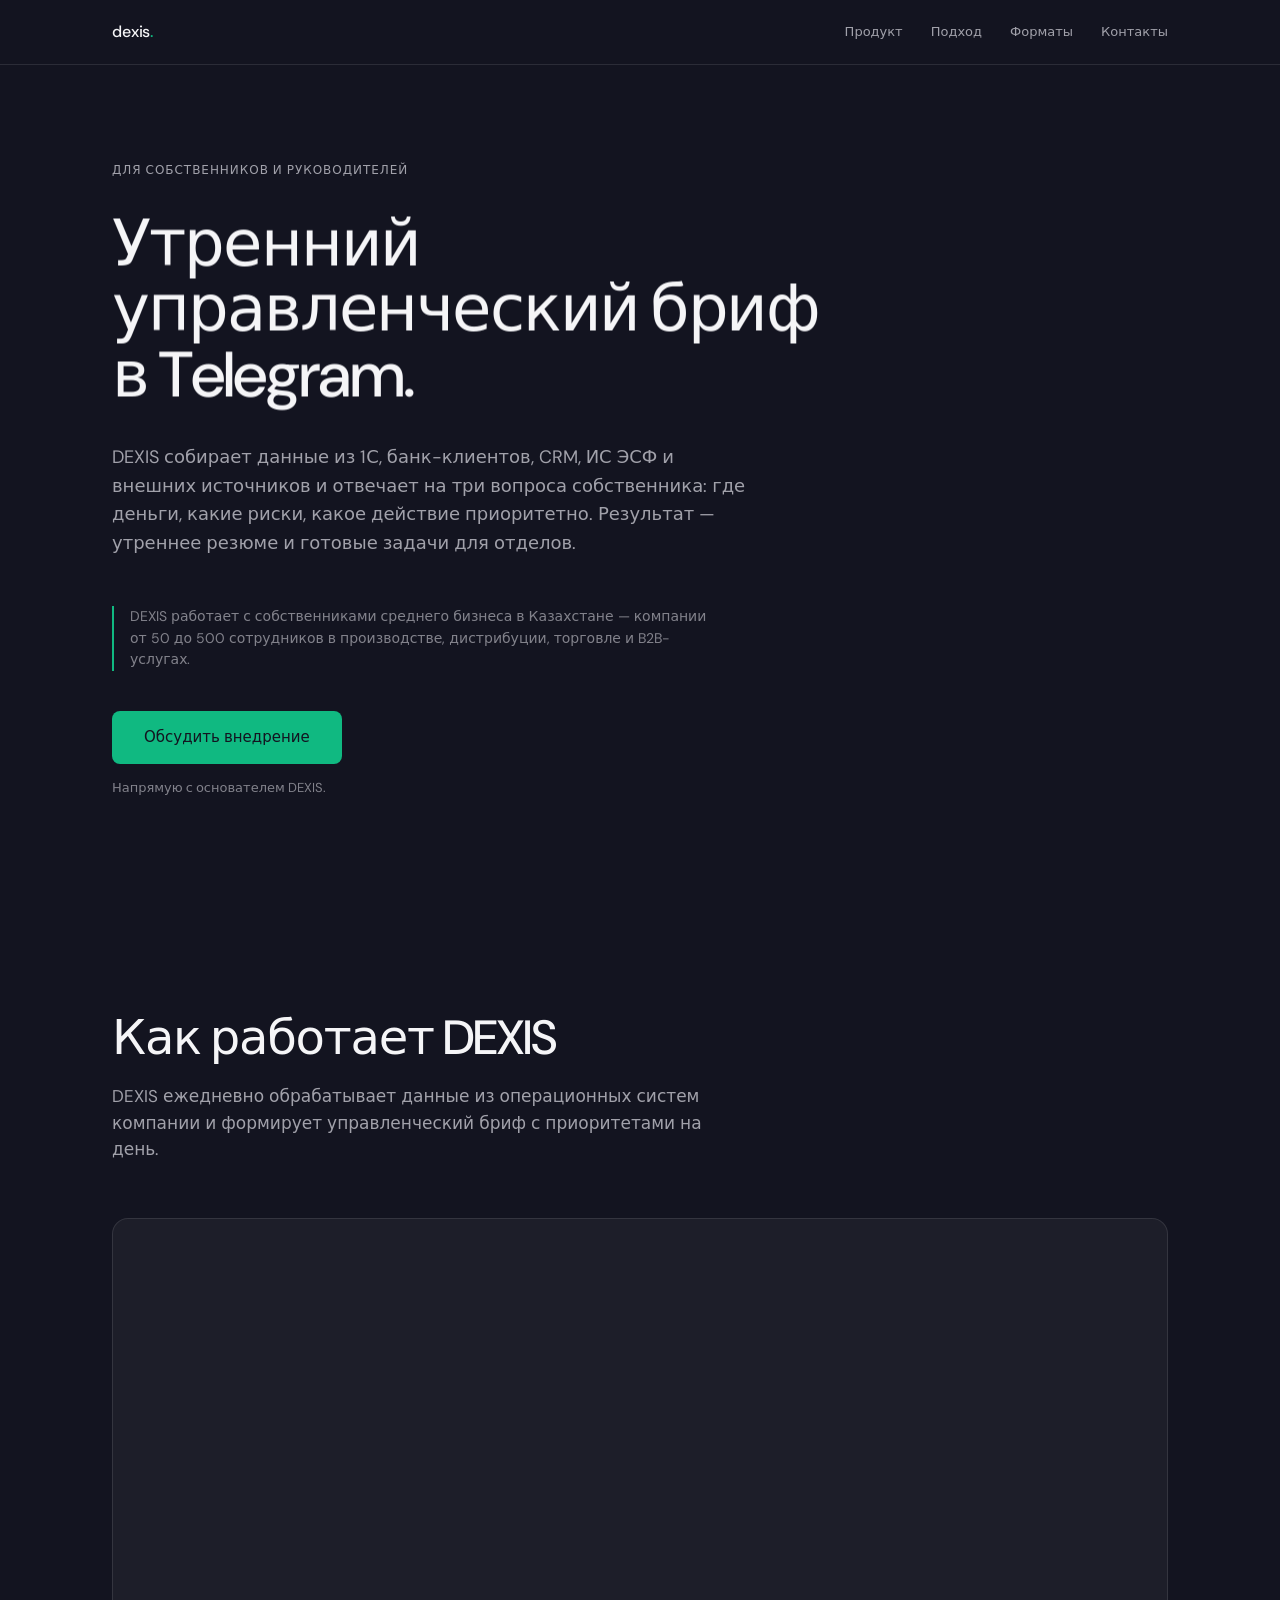
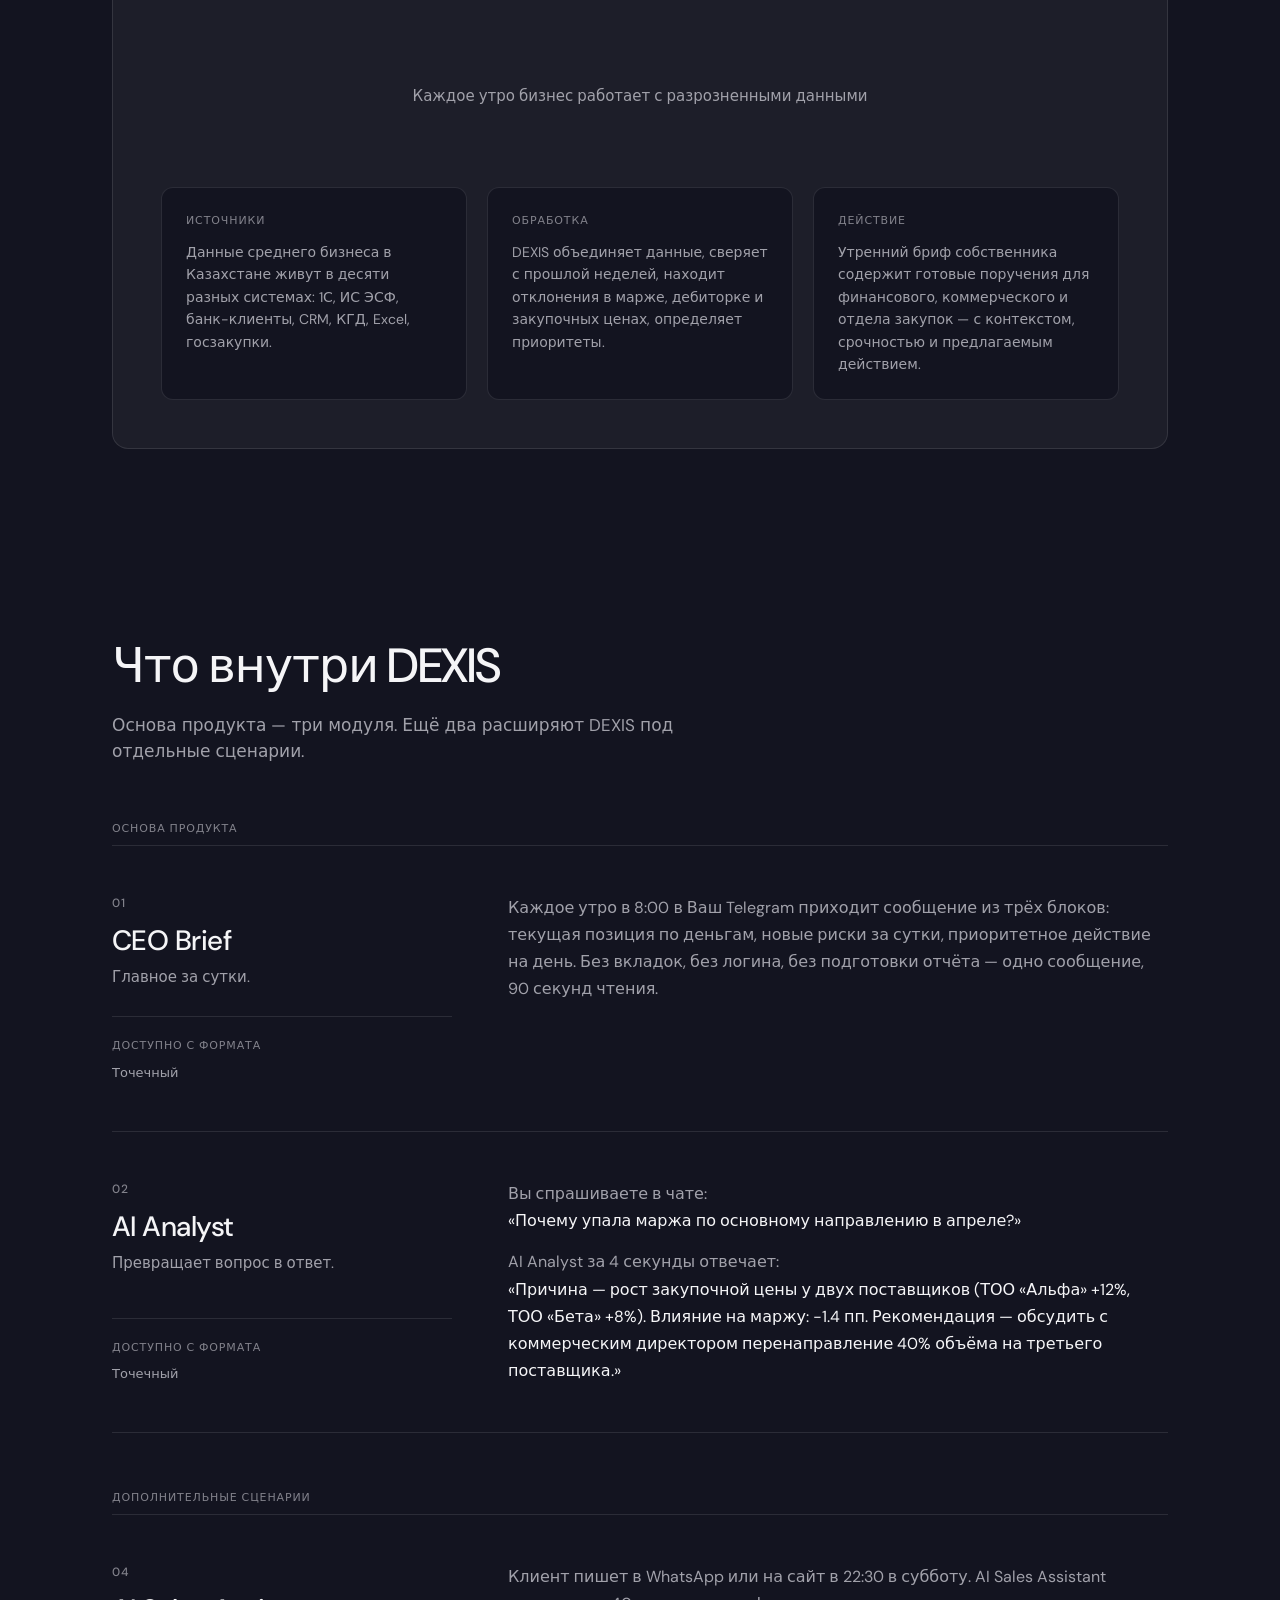
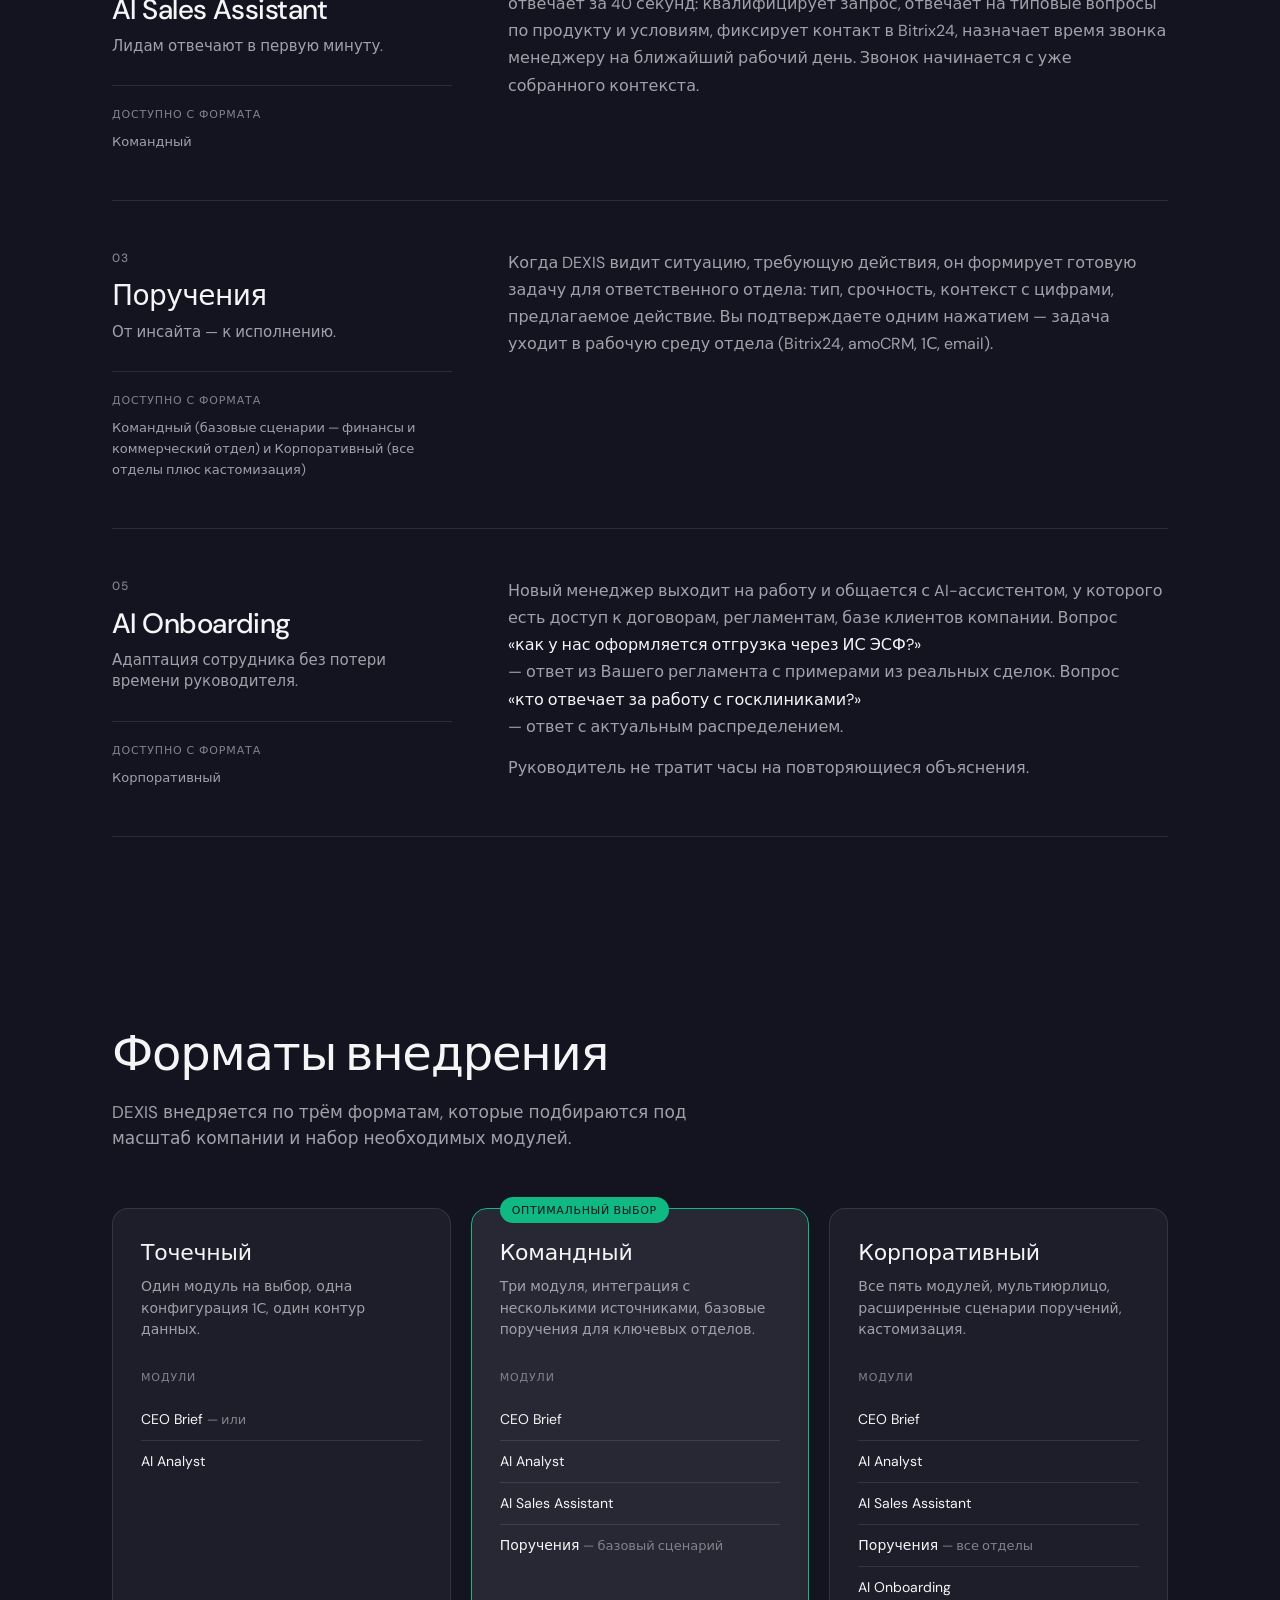
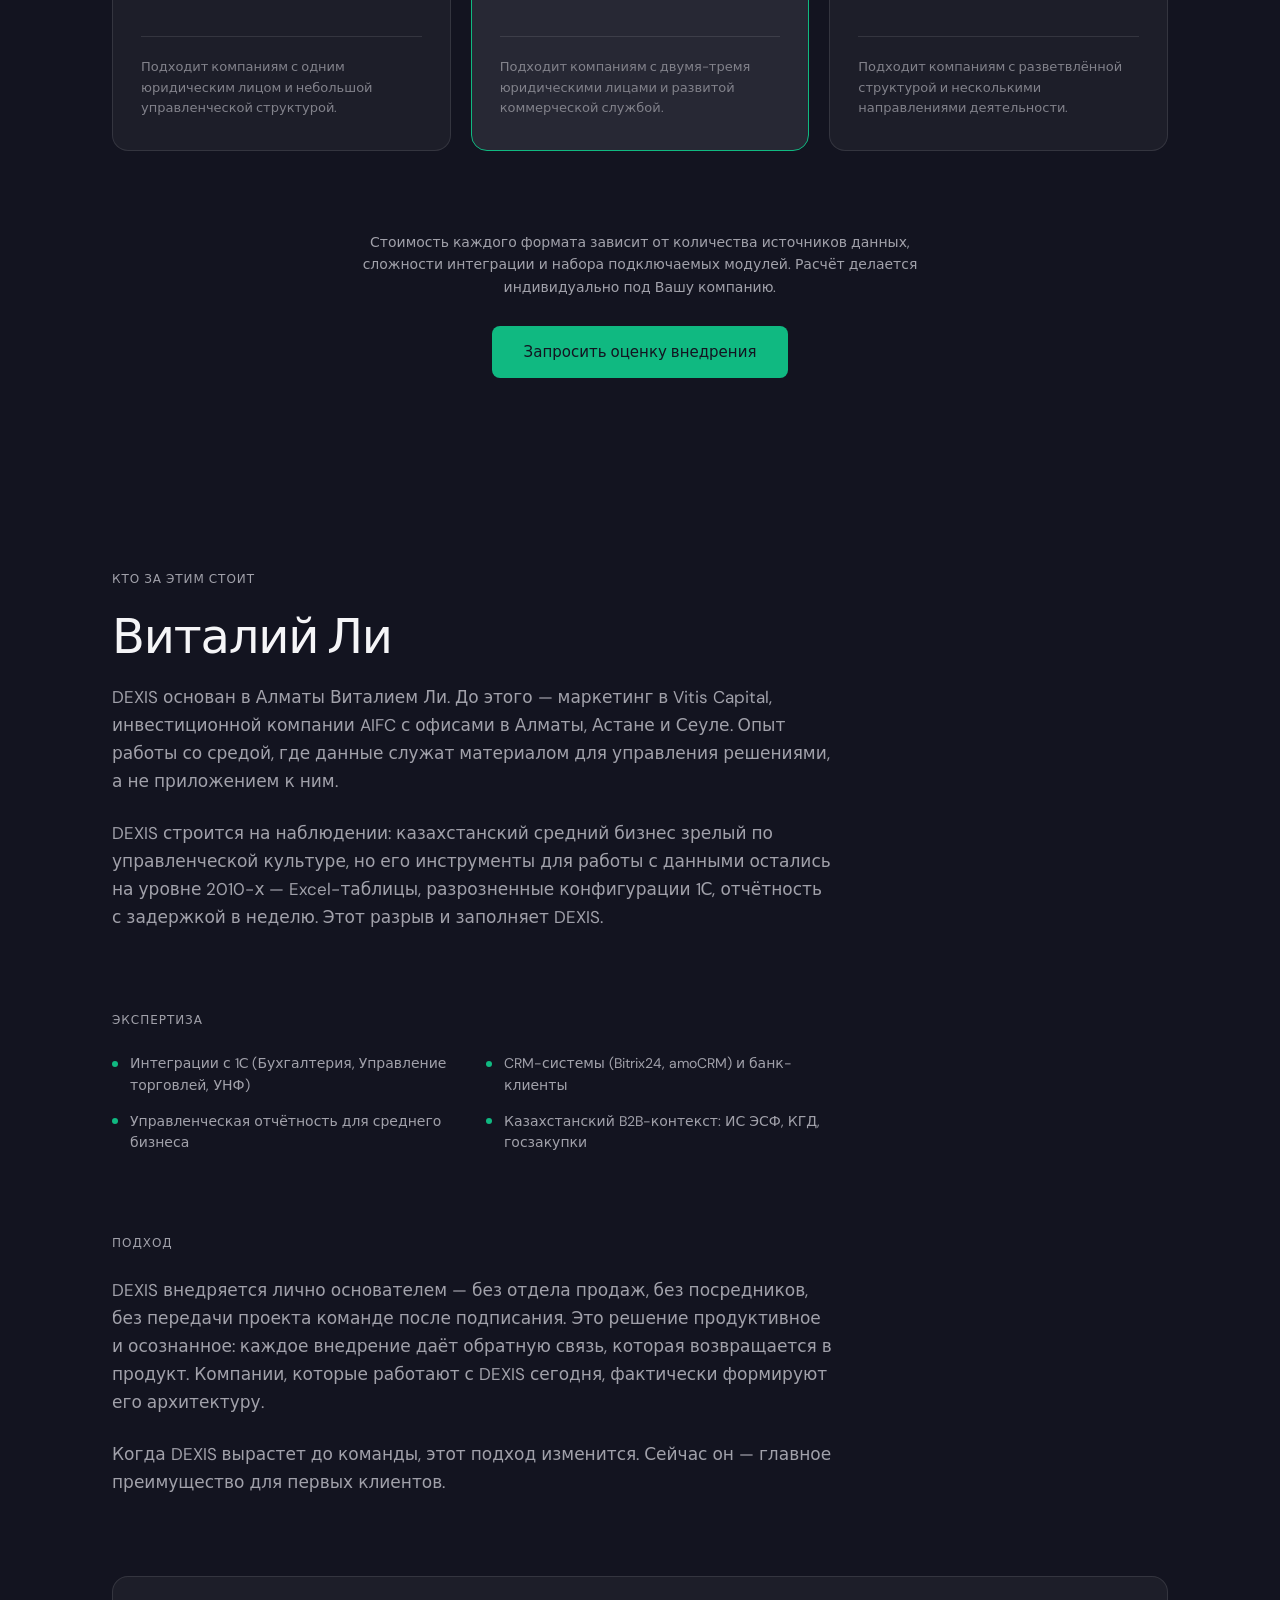
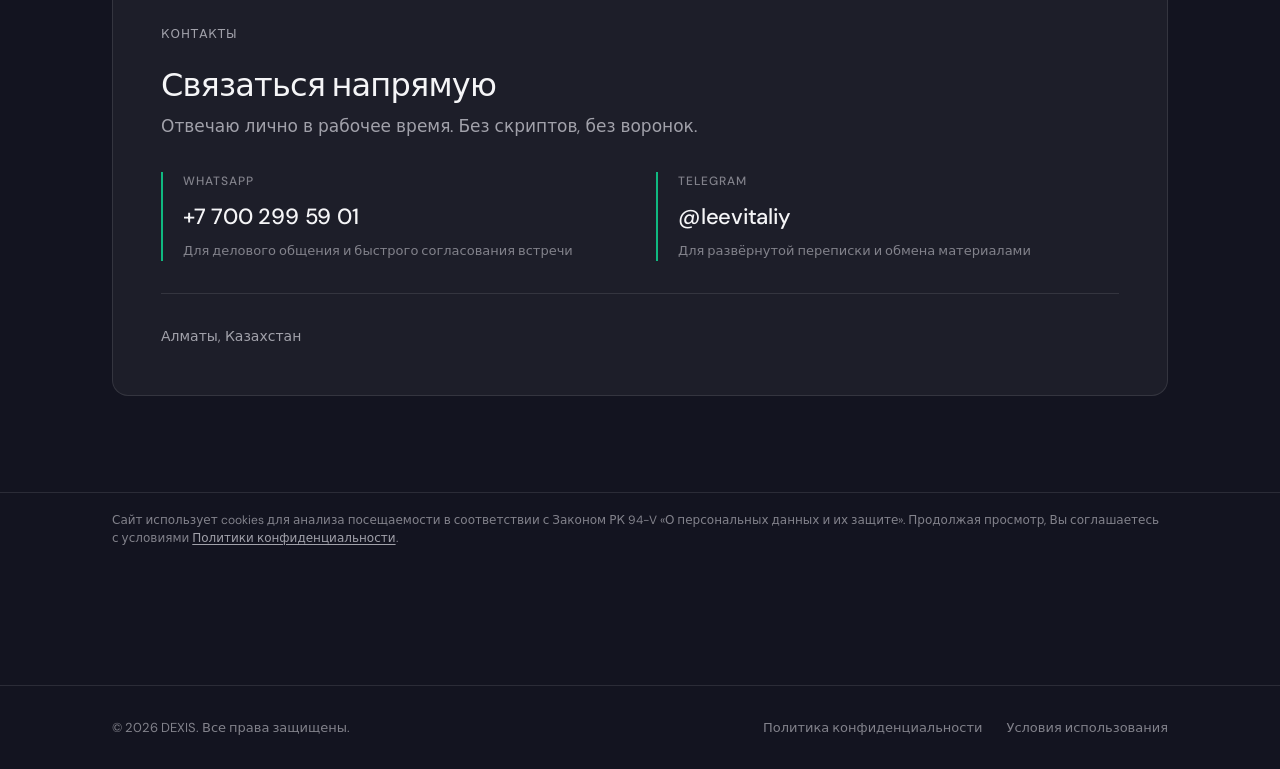
==== index.html @ 95180fb9 "refactor(landing): apply Codex audit — copy, structure, scene height Direct product statement, forma" ====
<!DOCTYPE html>
<html lang="ru">
<head>
  <meta charset="UTF-8">
  <meta name="viewport" content="width=device-width, initial-scale=1.0">
  <title>DEXIS — Каждое утро главное за сутки</title>
  <meta name="description" content="DEXIS отвечает на три вопроса собственника: где находятся деньги, какие риски появились, какое действие приоритетно. Утреннее резюме в Telegram и готовые задачи для отделов.">
  <meta name="theme-color" content="#131420">
  <meta name="robots" content="index, follow">
  <meta name="author" content="DEXIS · Виталий Ли">
  <meta name="geo.region" content="KZ-ALA">
  <meta name="geo.placename" content="Алматы">

  <link rel="canonical" href="https://dexis.asia/">

  <meta property="og:type" content="website">
  <meta property="og:locale" content="ru_RU">
  <meta property="og:site_name" content="DEXIS">
  <meta property="og:title" content="DEXIS — Каждое утро главное за сутки">
  <meta property="og:description" content="DEXIS отвечает на три вопроса собственника: где находятся деньги, какие риски появились, какое действие приоритетно. Утреннее резюме в Telegram и готовые задачи для отделов.">
  <meta property="og:url" content="https://dexis.asia/">
  <meta property="og:image" content="https://dexis.asia/assets/og-image.svg">
  <meta property="og:image:width" content="1200">
  <meta property="og:image:height" content="630">

  <meta name="twitter:card" content="summary_large_image">
  <meta name="twitter:title" content="DEXIS — Каждое утро главное за сутки">
  <meta name="twitter:description" content="DEXIS отвечает на три вопроса собственника: где деньги, какие риски, какое действие приоритетно.">
  <meta name="twitter:image" content="https://dexis.asia/assets/og-image.svg">

  <link rel="icon" type="image/svg+xml" href="assets/favicon.svg">

  <link rel="preconnect" href="https://fonts.googleapis.com">
  <link rel="preconnect" href="https://fonts.gstatic.com" crossorigin>
  <link href="https://fonts.googleapis.com/css2?family=DM+Sans:wght@400;500&family=JetBrains+Mono:wght@400&display=swap" rel="stylesheet">

  <link rel="stylesheet" href="styles/tokens.css">
  <link rel="stylesheet" href="styles/base.css">
  <link rel="stylesheet" href="styles/layout.css">
  <link rel="stylesheet" href="styles/components.css">

  <script src="https://cdn.jsdelivr.net/npm/gsap@3.12.5/dist/gsap.min.js" defer></script>
  <script src="scripts/main.js" defer></script>
  <script src="scripts/motion.js" defer></script>
</head>
<body>

<a class="skip-link" href="#top">Перейти к основному содержанию</a>

<header class="site-nav">
  <div class="container">
    <a href="#top" class="logo" aria-label="DEXIS — на главный экран">dexis<span class="logo-dot">.</span></a>
    <nav class="nav-links" aria-label="Основная навигация">
      <a href="#product">Продукт</a>
      <a href="#approach">Подход</a>
      <a href="#formats">Форматы</a>
      <a href="#contacts">Контакты</a>
    </nav>
  </div>
</header>

<main id="top">

  <section class="section-hero" id="hero">
    <div class="container">
      <div class="hero">
        <p class="hero-eyebrow anim-fade-up">Для собственников и руководителей</p>
        <h1 class="hero-title js-letter-anim">Утренний управленческий бриф в Telegram.</h1>
        <p class="hero-sub anim-fade-up" style="--step: 1">DEXIS собирает данные из 1С, банк-клиентов, CRM, ИС ЭСФ и внешних источников и отвечает на три вопроса собственника: где деньги, какие риски, какое действие приоритетно. Результат — утреннее резюме и готовые задачи для отделов.</p>
        <p class="hero-proof anim-fade-up" style="--step: 2">DEXIS работает с собственниками среднего бизнеса в Казахстане — компании от 50 до 500 сотрудников в производстве, дистрибуции, торговле и B2B-услугах.</p>
        <div class="hero-cta-block anim-fade-up" style="--step: 3">
          <a href="#contacts" class="btn-primary">Обсудить внедрение</a>
          <p class="hero-cta-note">Напрямую с основателем DEXIS.</p>
        </div>
      </div>
    </div>
  </section>

  <section class="section-approach" id="approach">
    <div class="container">
      <header class="section-head">
        <h2 class="section-title">Как работает DEXIS</h2>
        <p class="section-title__sub">DEXIS ежедневно обрабатывает данные из операционных систем компании и формирует управленческий бриф с приоритетами на день.</p>
      </header>

      <div class="flow" data-flow-root>
        <div class="flow-scene" data-flow-scene></div>
        <div class="flow-restart" data-flow-restart hidden>
          <button type="button" class="btn-link" data-flow-restart-btn>Посмотреть ещё раз ↻</button>
        </div>
        <ol class="motion-static" data-motion-static hidden>
          <li>
            <span class="motion-static__label">Источники</span>
            <p>Данные среднего бизнеса в Казахстане живут в десяти разных системах: 1С, ИС ЭСФ, банк-клиенты, CRM, КГД, Excel, госзакупки.</p>
          </li>
          <li>
            <span class="motion-static__label">Обработка</span>
            <p>DEXIS объединяет данные, сверяет с прошлой неделей, находит отклонения в марже, дебиторке и закупочных ценах, определяет приоритеты.</p>
          </li>
          <li>
            <span class="motion-static__label">Действие</span>
            <p>Утренний бриф собственника содержит готовые поручения для финансового, коммерческого и отдела закупок — с контекстом, срочностью и предлагаемым действием.</p>
          </li>
        </ol>
      </div>

    </div>
  </section>

  <section class="section-modules" id="product">
    <div class="container">
      <header class="section-head">
        <h2 class="section-title">Что внутри DEXIS</h2>
        <p class="section-title__sub">Основа продукта — три модуля. Ещё два расширяют DEXIS под отдельные сценарии.</p>
      </header>

      <p class="modules-group-label">Основа продукта</p>
      <div class="modules-list">

        <article class="module-row">
          <div class="module-row__head">
            <span class="module-row__number">01</span>
            <h3 class="module-row__name">CEO Brief</h3>
            <p class="module-row__essence">Главное за сутки.</p>
            <div class="module-row__tier">
              <span class="module-row__tier-label">Доступно с формата</span>
              <span class="module-row__tier-value">Точечный</span>
            </div>
          </div>
          <div class="module-row__body">
            <p>Каждое утро в 8:00 в Ваш Telegram приходит сообщение из трёх блоков: текущая позиция по деньгам, новые риски за сутки, приоритетное действие на день. Без вкладок, без логина, без подготовки отчёта — одно сообщение, 90 секунд чтения.</p>
          </div>
        </article>

        <article class="module-row">
          <div class="module-row__head">
            <span class="module-row__number">02</span>
            <h3 class="module-row__name">AI Analyst</h3>
            <p class="module-row__essence">Превращает вопрос в ответ.</p>
            <div class="module-row__tier">
              <span class="module-row__tier-label">Доступно с формата</span>
              <span class="module-row__tier-value">Точечный</span>
            </div>
          </div>
          <div class="module-row__body">
            <p>Вы спрашиваете в чате: <span class="module-row__quote">«Почему упала маржа по основному направлению в апреле?»</span></p>
            <p>AI Analyst за 4 секунды отвечает: <span class="module-row__quote">«Причина — рост закупочной цены у двух поставщиков (ТОО «Альфа» +12%, ТОО «Бета» +8%). Влияние на маржу: −1.4 пп. Рекомендация — обсудить с коммерческим директором перенаправление 40% объёма на третьего поставщика.»</span></p>
          </div>
        </article>

      </div>

      <p class="modules-group-label modules-group-label--secondary">Дополнительные сценарии</p>
      <div class="modules-list">

        <article class="module-row">
          <div class="module-row__head">
            <span class="module-row__number">04</span>
            <h3 class="module-row__name">AI Sales Assistant</h3>
            <p class="module-row__essence">Лидам отвечают в первую минуту.</p>
            <div class="module-row__tier">
              <span class="module-row__tier-label">Доступно с формата</span>
              <span class="module-row__tier-value">Командный</span>
            </div>
          </div>
          <div class="module-row__body">
            <p>Клиент пишет в WhatsApp или на сайт в 22:30 в субботу. AI Sales Assistant отвечает за 40 секунд: квалифицирует запрос, отвечает на типовые вопросы по продукту и условиям, фиксирует контакт в Bitrix24, назначает время звонка менеджеру на ближайший рабочий день. Звонок начинается с уже собранного контекста.</p>
          </div>
        </article>

        <article class="module-row">
          <div class="module-row__head">
            <span class="module-row__number">03</span>
            <h3 class="module-row__name">Поручения</h3>
            <p class="module-row__essence">От инсайта — к исполнению.</p>
            <div class="module-row__tier">
              <span class="module-row__tier-label">Доступно с формата</span>
              <span class="module-row__tier-value">Командный (базовые сценарии — финансы и коммерческий отдел) и Корпоративный (все отделы плюс кастомизация)</span>
            </div>
          </div>
          <div class="module-row__body">
            <p>Когда DEXIS видит ситуацию, требующую действия, он формирует готовую задачу для ответственного отдела: тип, срочность, контекст с цифрами, предлагаемое действие. Вы подтверждаете одним нажатием — задача уходит в рабочую среду отдела (Bitrix24, amoCRM, 1С, email).</p>
          </div>
        </article>

        <article class="module-row">
          <div class="module-row__head">
            <span class="module-row__number">05</span>
            <h3 class="module-row__name">AI Onboarding</h3>
            <p class="module-row__essence">Адаптация сотрудника без потери времени руководителя.</p>
            <div class="module-row__tier">
              <span class="module-row__tier-label">Доступно с формата</span>
              <span class="module-row__tier-value">Корпоративный</span>
            </div>
          </div>
          <div class="module-row__body">
            <p>Новый менеджер выходит на работу и общается с AI-ассистентом, у которого есть доступ к договорам, регламентам, базе клиентов компании. Вопрос <span class="module-row__quote">«как у нас оформляется отгрузка через ИС ЭСФ?»</span> — ответ из Вашего регламента с примерами из реальных сделок. Вопрос <span class="module-row__quote">«кто отвечает за работу с госклиниками?»</span> — ответ с актуальным распределением.</p>
            <p>Руководитель не тратит часы на повторяющиеся объяснения.</p>
          </div>
        </article>

      </div>
    </div>
  </section>

  <section class="section-formats" id="formats">
    <div class="container">
      <header class="section-head">
        <h2 class="section-title">Форматы внедрения</h2>
        <p class="section-title__sub">DEXIS внедряется по трём форматам, которые подбираются под масштаб компании и набор необходимых модулей.</p>
      </header>

      <div class="formats-grid">

        <article class="format-card">
          <h3 class="format-card__name">Точечный</h3>
          <p class="format-card__desc">Один модуль на выбор, одна конфигурация 1С, один контур данных.</p>
          <p class="format-card__label">Модули</p>
          <ul class="format-card__modules">
            <li>CEO Brief <span class="module-note">— или</span></li>
            <li>AI Analyst</li>
          </ul>
          <p class="format-card__fit">Подходит компаниям с одним юридическим лицом и небольшой управленческой структурой.</p>
        </article>

        <article class="format-card format-card--featured">
          <span class="format-card__badge">Оптимальный выбор</span>
          <h3 class="format-card__name">Командный</h3>
          <p class="format-card__desc">Три модуля, интеграция с несколькими источниками, базовые поручения для ключевых отделов.</p>
          <p class="format-card__label">Модули</p>
          <ul class="format-card__modules">
            <li>CEO Brief</li>
            <li>AI Analyst</li>
            <li>AI Sales Assistant</li>
            <li>Поручения <span class="module-note">— базовый сценарий</span></li>
          </ul>
          <p class="format-card__fit">Подходит компаниям с двумя-тремя юридическими лицами и развитой коммерческой службой.</p>
        </article>

        <article class="format-card">
          <h3 class="format-card__name">Корпоративный</h3>
          <p class="format-card__desc">Все пять модулей, мультиюрлицо, расширенные сценарии поручений, кастомизация.</p>
          <p class="format-card__label">Модули</p>
          <ul class="format-card__modules">
            <li>CEO Brief</li>
            <li>AI Analyst</li>
            <li>AI Sales Assistant</li>
            <li>Поручения <span class="module-note">— все отделы</span></li>
            <li>AI Onboarding</li>
          </ul>
          <p class="format-card__fit">Подходит компаниям с разветвлённой структурой и несколькими направлениями деятельности.</p>
        </article>

      </div>

      <div class="formats-bottom">
        <p class="formats-note">Стоимость каждого формата зависит от количества источников данных, сложности интеграции и набора подключаемых модулей. Расчёт делается индивидуально под Вашу компанию.</p>
        <a href="#contacts" class="btn-primary">Запросить оценку внедрения</a>
      </div>

    </div>
  </section>

  <section class="section-about" id="about">
    <div class="container">

      <div class="about-block">
        <p class="section-label">Кто за этим стоит</p>
        <h2 class="section-title">Виталий Ли</h2>
        <p class="body-text">DEXIS основан в Алматы Виталием Ли. До этого — маркетинг в Vitis Capital, инвестиционной компании AIFC с офисами в Алматы, Астане и Сеуле. Опыт работы со средой, где данные служат материалом для управления решениями, а не приложением к ним.</p>
        <p class="body-text">DEXIS строится на наблюдении: казахстанский средний бизнес зрелый по управленческой культуре, но его инструменты для работы с данными остались на уровне 2010-х — Excel-таблицы, разрозненные конфигурации 1С, отчётность с задержкой в неделю. Этот разрыв и заполняет DEXIS.</p>
      </div>

      <div class="about-block">
        <p class="section-label">Экспертиза</p>
        <ul class="expertise-list">
          <li>Интеграции с 1С (Бухгалтерия, Управление торговлей, УНФ)</li>
          <li>CRM-системы (Bitrix24, amoCRM) и банк-клиенты</li>
          <li>Управленческая отчётность для среднего бизнеса</li>
          <li>Казахстанский B2B-контекст: ИС ЭСФ, КГД, госзакупки</li>
        </ul>
      </div>

      <div class="about-block">
        <p class="section-label">Подход</p>
        <p class="body-text">DEXIS внедряется лично основателем — без отдела продаж, без посредников, без передачи проекта команде после подписания. Это решение продуктивное и осознанное: каждое внедрение даёт обратную связь, которая возвращается в продукт. Компании, которые работают с DEXIS сегодня, фактически формируют его архитектуру.</p>
        <p class="body-text">Когда DEXIS вырастет до команды, этот подход изменится. Сейчас он — главное преимущество для первых клиентов.</p>
      </div>

      <div class="contacts-block" id="contacts">
        <p class="section-label">Контакты</p>
        <h2 class="contacts-block__title">Связаться напрямую</h2>
        <p class="body-text">Отвечаю лично в рабочее время. Без скриптов, без воронок.</p>

        <div class="contacts-grid">
          <div class="contact-item">
            <p class="contact-label">WhatsApp</p>
            <a href="https://wa.me/77002995901" class="contact-value">+7 700 299 59 01</a>
            <p class="contact-note">Для делового общения и быстрого согласования встречи</p>
          </div>
          <div class="contact-item">
            <p class="contact-label">Telegram</p>
            <a href="https://t.me/leevitaliy" class="contact-value">@leevitaliy</a>
            <p class="contact-note">Для развёрнутой переписки и обмена материалами</p>
          </div>
        </div>

        <div class="location">Алматы, Казахстан</div>
      </div>

    </div>
  </section>

</main>

<aside class="cookies-banner" role="note" aria-label="Уведомление об использовании cookies">
  <div class="container">
    <p>Сайт использует cookies для анализа посещаемости в соответствии с Законом РК 94-V «О персональных данных и их защите». Продолжая просмотр, Вы соглашаетесь с условиями <a href="/privacy">Политики конфиденциальности</a>.</p>
  </div>
</aside>

<!-- Yandex Metrika — counter ID set in scripts/main.js when provided by user -->

<footer class="site-footer">
  <div class="container">
    <div>© 2026 DEXIS. Все права защищены.</div>
    <div class="footer-links">
      <a href="/privacy">Политика конфиденциальности</a>
      <a href="/terms">Условия использования</a>
    </div>
  </div>
</footer>

</body>
</html>
---- styles/tokens.css ----
:root {
  --bg: #131420;
  --surface: #1d1e29;
  --surface-2: #272834;
  --accent: #10b981;
  --accent-glow: rgba(16, 185, 129, 0.25);
  --text-primary: #f5f5f7;
  --text-secondary: #a1a1aa;
  --text-tertiary: #82828b;
  --border: rgba(255, 255, 255, 0.10);
  --border-strong: rgba(255, 255, 255, 0.18);

  --font-sans: 'DM Sans', system-ui, -apple-system, BlinkMacSystemFont, sans-serif;
  --font-mono: 'JetBrains Mono', ui-monospace, SFMono-Regular, Menlo, monospace;

  --radius-sm: 8px;
  --radius-md: 12px;
  --radius-lg: 16px;

  --container-max: 1120px;
  --container-pad: 32px;
  --container-pad-mobile: 20px;

  --ease-out: cubic-bezier(0.22, 1, 0.36, 1);
  --ease-in-out: cubic-bezier(0.65, 0, 0.35, 1);
}
---- styles/base.css ----
*,
*::before,
*::after {
  box-sizing: border-box;
}

html {
  scroll-behavior: smooth;
}

body {
  margin: 0;
  background: var(--bg);
  color: var(--text-primary);
  font-family: var(--font-sans);
  font-size: 14px;
  line-height: 1.5;
  font-weight: 400;
  -webkit-font-smoothing: antialiased;
  -moz-osx-font-smoothing: grayscale;
  min-height: 100vh;
}

h1, h2, h3, h4, h5, h6 {
  margin: 0;
  font-weight: 500;
  letter-spacing: -0.025em;
  line-height: 1.05;
  color: var(--text-primary);
}

p { margin: 0; }

a {
  color: inherit;
  text-decoration: none;
}

button {
  font: inherit;
  color: inherit;
  background: none;
  border: none;
  padding: 0;
  cursor: pointer;
}

:focus-visible {
  outline: 2px solid var(--accent);
  outline-offset: 3px;
  border-radius: 4px;
}

img, svg { display: block; max-width: 100%; }

.skip-link {
  position: absolute;
  top: -100px;
  left: 16px;
  z-index: 1000;
  background: var(--accent);
  color: var(--bg);
  padding: 12px 20px;
  border-radius: 8px;
  font-size: 14px;
  font-weight: 500;
  text-decoration: none;
  transition: top 0.2s ease;
}

.skip-link:focus-visible {
  top: 16px;
}

@media (prefers-reduced-motion: reduce) {
  html { scroll-behavior: auto; }
  *,
  *::before,
  *::after {
    animation-duration: 0.01ms !important;
    animation-iteration-count: 1 !important;
    transition-duration: 0.01ms !important;
    scroll-behavior: auto !important;
  }
}
---- styles/layout.css ----
.container {
  width: 100%;
  max-width: var(--container-max);
  margin: 0 auto;
  padding: 0 var(--container-pad);
}

.site-nav {
  border-bottom: 0.5px solid var(--border);
}

.site-nav .container {
  display: flex;
  justify-content: space-between;
  align-items: center;
  padding-top: 20px;
  padding-bottom: 20px;
}

.logo {
  font-size: 16px;
  font-weight: 500;
  letter-spacing: -0.01em;
  color: var(--text-primary);
}

.logo-dot { color: var(--accent); }

.nav-links {
  display: flex;
  gap: 28px;
  font-size: 13px;
  color: var(--text-secondary);
}

.nav-links a {
  transition: color 0.2s ease;
}

.nav-links a:hover {
  color: var(--text-primary);
}

main > section {
  padding: 96px 0;
}

main > section.section-hero {
  padding: 96px 0 120px;
}

.site-footer {
  margin-top: 120px;
  border-top: 0.5px solid var(--border);
  font-size: 13px;
  color: var(--text-tertiary);
}

.site-footer .container {
  display: flex;
  justify-content: space-between;
  align-items: center;
  padding-top: 32px;
  padding-bottom: 32px;
}

.footer-links {
  display: flex;
  gap: 24px;
}

.footer-links a {
  transition: color 0.2s ease;
}

.footer-links a:hover {
  color: var(--text-secondary);
}

@media (max-width: 900px) {
  .container {
    padding: 0 var(--container-pad-mobile);
  }
  .nav-links { display: none; }
  main > section { padding: 64px 0; }
  main > section.section-hero { padding: 64px 0 80px; }
  .site-footer { margin-top: 80px; }
  .site-footer .container {
    flex-direction: column;
    align-items: flex-start;
    gap: 16px;
  }
}
---- styles/components.css ----
/* ============================================================
   HERO — section 1
   ============================================================ */
.hero {
  max-width: 720px;
}

.hero-eyebrow {
  font-size: 12px;
  font-weight: 500;
  letter-spacing: 0.08em;
  text-transform: uppercase;
  color: var(--text-secondary);
  margin: 0 0 32px;
}

.hero-title {
  font-size: 64px;
  line-height: 1.02;
  letter-spacing: -0.03em;
  font-weight: 500;
  margin: 0 0 36px;
  color: var(--text-primary);
}

.hero-sub {
  font-size: 18px;
  line-height: 1.6;
  color: var(--text-secondary);
  margin: 0 0 48px;
  max-width: 640px;
}

.hero-proof {
  font-size: 14px;
  color: var(--text-tertiary);
  margin: 0 0 40px;
  padding-left: 16px;
  border-left: 2px solid var(--accent);
  line-height: 1.55;
  max-width: 600px;
}

.hero-cta-block {
  display: flex;
  flex-direction: column;
  align-items: flex-start;
  gap: 14px;
}

.hero-cta-note {
  font-size: 13px;
  color: var(--text-tertiary);
  margin: 0;
}

@media (max-width: 900px) {
  .hero-title { font-size: 40px; }
  .hero-sub { font-size: 16px; }
}

@media (max-width: 600px) {
  .hero-title { font-size: 34px; line-height: 1.08; }
}

/* ============================================================
   BUTTONS
   ============================================================ */
.btn-primary {
  display: inline-flex;
  align-items: center;
  justify-content: center;
  background: var(--accent);
  color: var(--bg);
  padding: 15px 32px;
  border-radius: var(--radius-sm);
  font-size: 15px;
  font-weight: 500;
  font-family: inherit;
  border: none;
  cursor: pointer;
  text-decoration: none;
  transition: opacity 0.2s ease, transform 0.1s ease;
}

.btn-primary:hover { opacity: 0.92; }
.btn-primary:active { transform: scale(0.98); }

.btn-link {
  background: none;
  border: 0.5px solid var(--border);
  border-radius: 999px;
  padding: 8px 16px;
  font-size: 12px;
  font-weight: 500;
  letter-spacing: 0.04em;
  color: var(--text-secondary);
  cursor: pointer;
  transition: color 0.2s ease, border-color 0.2s ease;
  font-family: inherit;
}

.btn-link:hover {
  color: var(--text-primary);
  border-color: var(--border-strong);
}

/* ============================================================
   ENTRANCE ANIMATIONS (Hero microanimations per master §3)
   ============================================================ */
.anim-fade-up {
  opacity: 0;
  transform: translateY(16px);
  animation: fade-up 0.6s var(--ease-out) forwards;
  animation-delay: calc(var(--step, 0) * 0.3s);
}

@keyframes fade-up {
  to {
    opacity: 1;
    transform: translateY(0);
  }
}

.hero-title--anim .word {
  display: inline-block;
  white-space: nowrap;
}

.hero-title--anim .char {
  display: inline-block;
  opacity: 0;
  transform: translateY(0.18em);
  animation: char-in 0.45s var(--ease-out) forwards;
  animation-delay: calc(var(--i) * 40ms);
  will-change: transform, opacity;
}

@keyframes char-in {
  to {
    opacity: 1;
    transform: translateY(0);
  }
}

@media (prefers-reduced-motion: reduce) {
  .anim-fade-up,
  .hero-title--anim .char {
    opacity: 1;
    transform: none;
    animation: none;
  }
}

/* ============================================================
   SECTION HEADING (shared across screens 2–5)
   ============================================================ */
.section-head {
  margin-bottom: 56px;
}

.section-title {
  font-size: 48px;
  line-height: 1.05;
  letter-spacing: -0.025em;
  font-weight: 500;
  color: var(--text-primary);
  margin: 0 0 20px;
}

.section-title__sub {
  font-size: 17px;
  color: var(--text-secondary);
  line-height: 1.55;
  margin: 0;
  max-width: 640px;
}

@media (max-width: 900px) {
  .section-head { margin-bottom: 40px; }
  .section-title { font-size: 36px; }
}

/* ============================================================
   FORMATS — section 4
   ============================================================ */
.formats-grid {
  display: grid;
  grid-template-columns: repeat(3, 1fr);
  gap: 20px;
  margin-bottom: 48px;
}

.format-card {
  background: var(--surface);
  border: 0.5px solid var(--border);
  border-radius: var(--radius-lg);
  padding: 32px 28px;
  position: relative;
  display: flex;
  flex-direction: column;
  transition: border-color 0.2s ease;
}

.format-card:hover {
  border-color: var(--border-strong);
}

.format-card--featured {
  background: var(--surface-2);
  border: 1.5px solid var(--accent);
}

.format-card--featured:hover {
  border-color: var(--accent);
}

.format-card__badge {
  position: absolute;
  top: -12px;
  left: 28px;
  background: var(--accent);
  color: var(--bg);
  font-size: 11px;
  font-weight: 500;
  letter-spacing: 0.06em;
  text-transform: uppercase;
  padding: 5px 12px;
  border-radius: 999px;
}

.format-card__name {
  font-size: 22px;
  font-weight: 500;
  letter-spacing: -0.01em;
  margin: 0 0 12px;
  color: var(--text-primary);
}

.format-card__desc {
  font-size: 14px;
  color: var(--text-secondary);
  line-height: 1.55;
  margin: 0 0 28px;
  min-height: 64px;
}

.format-card__label {
  font-size: 11px;
  color: var(--text-tertiary);
  letter-spacing: 0.08em;
  text-transform: uppercase;
  font-weight: 500;
  margin: 0 0 14px;
}

.format-card__modules {
  list-style: none;
  padding: 0;
  margin: 0 0 28px;
  font-size: 14px;
  color: var(--text-primary);
}

.format-card__modules li {
  padding: 10px 0;
  border-bottom: 0.5px solid var(--border);
}

.format-card__modules li:last-child {
  border-bottom: 0;
}

.module-note {
  color: var(--text-tertiary);
  font-size: 13px;
}

.format-card__fit {
  font-size: 13px;
  color: var(--text-tertiary);
  line-height: 1.55;
  padding-top: 20px;
  border-top: 0.5px solid var(--border);
  margin: auto 0 0;
}

.formats-bottom {
  text-align: center;
  padding-top: 32px;
}

.formats-note {
  font-size: 14px;
  color: var(--text-secondary);
  line-height: 1.6;
  max-width: 560px;
  margin: 0 auto 28px;
}

@media (max-width: 900px) {
  .formats-grid {
    grid-template-columns: 1fr;
  }
}

/* ============================================================
   SECTION LABEL (used across about + contacts)
   ============================================================ */
.section-label {
  font-size: 12px;
  font-weight: 500;
  letter-spacing: 0.08em;
  text-transform: uppercase;
  color: var(--text-secondary);
  margin: 0 0 24px;
}

/* ============================================================
   ABOUT — section 5 (founder + approach)
   ============================================================ */
.about-block {
  max-width: 720px;
  margin: 0 0 80px;
}

.body-text {
  font-size: 17px;
  color: var(--text-secondary);
  line-height: 1.65;
  margin: 0 0 24px;
  max-width: 720px;
}

.body-text:last-child {
  margin-bottom: 0;
}

.body-text strong {
  color: var(--text-primary);
  font-weight: 500;
}

.expertise-list {
  list-style: none;
  padding: 0;
  margin: 0;
  display: grid;
  grid-template-columns: 1fr 1fr;
  gap: 14px 28px;
  max-width: 720px;
}

.expertise-list li {
  position: relative;
  padding-left: 18px;
  font-size: 14px;
  color: var(--text-secondary);
  line-height: 1.55;
}

.expertise-list li::before {
  content: '';
  position: absolute;
  left: 0;
  top: 0.55em;
  width: 6px;
  height: 6px;
  border-radius: 50%;
  background: var(--accent);
}

@media (max-width: 700px) {
  .expertise-list { grid-template-columns: 1fr; }
}

/* ============================================================
   CONTACTS BLOCK
   ============================================================ */
.contacts-block {
  background: var(--surface);
  border: 0.5px solid var(--border);
  border-radius: var(--radius-lg);
  padding: 48px;
  margin-top: 56px;
}

.contacts-block__title {
  font-size: 32px;
  line-height: 1.15;
  letter-spacing: -0.025em;
  font-weight: 500;
  color: var(--text-primary);
  margin: 0 0 8px;
}

.contacts-grid {
  display: grid;
  grid-template-columns: 1fr 1fr;
  gap: 32px;
  margin-top: 32px;
}

.contact-item {
  border-left: 2px solid var(--accent);
  padding-left: 20px;
}

.contact-label {
  font-size: 12px;
  font-weight: 500;
  letter-spacing: 0.08em;
  text-transform: uppercase;
  color: var(--text-tertiary);
  margin: 0 0 10px;
}

.contact-value {
  display: inline-block;
  font-size: 22px;
  font-weight: 500;
  letter-spacing: -0.01em;
  color: var(--text-primary);
  text-decoration: none;
  transition: color 0.2s ease;
}

.contact-value:hover {
  color: var(--accent);
}

.contact-note {
  font-size: 13px;
  color: var(--text-tertiary);
  line-height: 1.5;
  margin: 8px 0 0;
}

.location {
  margin-top: 32px;
  padding-top: 32px;
  border-top: 0.5px solid var(--border);
  font-size: 14px;
  color: var(--text-secondary);
}

@media (max-width: 900px) {
  .about-block { margin-bottom: 56px; }
  .contacts-block { padding: 32px 24px; }
  .contacts-grid {
    grid-template-columns: 1fr;
    gap: 24px;
  }
}

/* ============================================================
   MODULES — section 3 ("Что внутри DEXIS")
   ============================================================ */
.modules-group-label {
  font-size: 11px;
  font-weight: 500;
  letter-spacing: 0.08em;
  text-transform: uppercase;
  color: var(--text-tertiary);
  margin: 0 0 8px;
}

.modules-group-label--secondary {
  margin-top: 56px;
}

.modules-list {
  display: flex;
  flex-direction: column;
}

.module-row {
  display: grid;
  grid-template-columns: 340px 1fr;
  gap: 56px;
  padding: 48px 0;
  border-top: 0.5px solid var(--border);
}

.module-row:last-child {
  border-bottom: 0.5px solid var(--border);
}

.module-row__head {
  display: flex;
  flex-direction: column;
}

.module-row__number {
  font-size: 12px;
  font-weight: 500;
  letter-spacing: 0.08em;
  text-transform: uppercase;
  color: var(--text-tertiary);
}

.module-row__name {
  font-size: 28px;
  line-height: 1.1;
  letter-spacing: -0.02em;
  font-weight: 500;
  color: var(--text-primary);
  margin: 14px 0 10px;
}

.module-row__essence {
  font-size: 15px;
  color: var(--text-secondary);
  line-height: 1.45;
  margin: 0 0 28px;
}

.module-row__tier {
  margin-top: auto;
  padding-top: 20px;
  border-top: 0.5px solid var(--border);
}

.module-row__tier-label {
  display: block;
  font-size: 11px;
  font-weight: 500;
  letter-spacing: 0.08em;
  text-transform: uppercase;
  color: var(--text-tertiary);
  margin-bottom: 8px;
}

.module-row__tier-value {
  font-size: 13px;
  color: var(--text-secondary);
  line-height: 1.5;
}

.module-row__body {
  font-size: 16px;
  color: var(--text-secondary);
  line-height: 1.7;
}

.module-row__body p {
  margin: 0;
}

.module-row__body p + p {
  margin-top: 14px;
}

.module-row__quote {
  display: block;
  color: var(--text-primary);
  font-weight: 400;
}

@media (max-width: 900px) {
  .module-row {
    grid-template-columns: 1fr;
    gap: 24px;
    padding: 36px 0;
  }
  .module-row__name { font-size: 24px; }
  .module-row__body { font-size: 15px; }
  .module-row__tier {
    margin-top: 20px;
  }
}

/* ============================================================
   FLOW (section 2 — unified scene: sources → DEXIS → morning brief)
   ============================================================ */
.flow {
  position: relative;
  background: var(--surface);
  border: 0.5px solid var(--border);
  border-radius: var(--radius-lg);
  overflow: hidden;
  min-height: 520px;
}

.flow-scene {
  position: relative;
  width: 100%;
  height: 520px;
}

.flow-scene > svg {
  width: 100%;
  height: 100%;
  display: block;
}

.flow-restart {
  position: absolute;
  top: 20px;
  right: 20px;
  z-index: 6;
}

/* Source cards (SVG) */
.motion-card-rect {
  fill: var(--bg);
  stroke: var(--border-strong);
  stroke-width: 1px;
}

.motion-card text {
  font-family: var(--font-sans);
  pointer-events: none;
  user-select: none;
}

.motion-card__name {
  fill: var(--text-primary);
  font-size: 13px;
  font-weight: 500;
}

.motion-card__metric {
  fill: var(--text-secondary);
  font-size: 12px;
}

/* DEXIS centre */
.motion-dexis-circle {
  fill: var(--accent);
  stroke: rgba(16, 185, 129, 0.4);
  stroke-width: 6px;
}

.motion-dexis-label {
  fill: var(--bg);
  font-family: var(--font-sans);
  font-size: 13px;
  font-weight: 500;
  letter-spacing: 0.04em;
  text-transform: uppercase;
  pointer-events: none;
  user-select: none;
}

.motion-link {
  stroke: var(--accent);
  stroke-width: 1px;
  opacity: 0.55;
  fill: none;
}

.motion-pulse {
  fill: var(--accent);
}

/* Ход анализа — sits below DEXIS on the right side */
.motion-cot {
  position: absolute;
  right: 28px;
  top: 56%;
  width: 320px;
  font-family: var(--font-mono);
  font-size: 12px;
  line-height: 1.55;
  color: var(--text-secondary);
  z-index: 2;
  pointer-events: none;
}

.motion-cot__line + .motion-cot__line {
  margin-top: 2px;
}

.motion-cot__line {
  margin: 0;
  white-space: pre-wrap;
  opacity: 0;
}

/* Stage caption (bottom strip) */
.motion-caption {
  position: absolute;
  bottom: 32px;
  left: 50%;
  transform: translateX(-50%);
  font-size: 15px;
  color: var(--text-secondary);
  text-align: center;
  max-width: 560px;
  opacity: 0;
  z-index: 2;
  pointer-events: none;
}

/* ============================================================
   FLOW FINAL — three compact cards inside the scene
   ============================================================ */
.flow-final {
  position: absolute;
  top: 50%;
  left: 50%;
  transform: translate(-50%, -50%);
  width: min(760px, calc(100% - 48px));
  display: grid;
  grid-template-columns: repeat(3, 1fr);
  gap: 16px;
  z-index: 5;
}

.flow-card {
  background: var(--surface-2);
  border: 0.5px solid var(--border-strong);
  border-radius: var(--radius-md);
  padding: 18px 18px 16px;
  display: flex;
  flex-direction: column;
}

.flow-card__dept {
  font-size: 13px;
  font-weight: 500;
  color: var(--text-primary);
  margin: 0 0 4px;
  letter-spacing: -0.005em;
}

.flow-card__urgency {
  font-size: 10px;
  font-weight: 500;
  letter-spacing: 0.08em;
  text-transform: uppercase;
  margin: 0 0 12px;
}

.flow-card__urgency--high { color: var(--accent); }
.flow-card__urgency--mid { color: var(--text-secondary); }
.flow-card__urgency--low { color: var(--text-tertiary); }

.flow-card__meta {
  font-size: 10px;
  color: var(--text-tertiary);
  letter-spacing: 0.06em;
  text-transform: uppercase;
  margin: 0 0 6px;
  font-weight: 500;
  padding-top: 8px;
  border-top: 0.5px solid var(--border);
}

.flow-card__value {
  font-size: 12px;
  color: var(--text-secondary);
  line-height: 1.5;
  margin: 0 0 10px;
}

.flow-card__action {
  font-size: 12px;
  color: var(--text-primary);
  line-height: 1.5;
  margin: 0;
}

.flow-card__action::before {
  content: '→ ';
  color: var(--accent);
}

/* ============================================================
   STATIC FALLBACK (prefers-reduced-motion)
   ============================================================ */
.motion-static {
  position: relative;
  list-style: none;
  padding: 48px;
  margin: 0;
  display: grid;
  grid-template-columns: repeat(3, 1fr);
  gap: 20px;
}

.motion-static li {
  background: var(--bg);
  border: 0.5px solid var(--border);
  border-radius: var(--radius-md);
  padding: 24px;
}

.motion-static__label {
  display: block;
  font-size: 11px;
  font-weight: 500;
  letter-spacing: 0.08em;
  text-transform: uppercase;
  color: var(--text-tertiary);
  margin-bottom: 12px;
}

.motion-static li p {
  margin: 0;
  font-size: 14px;
  line-height: 1.6;
  color: var(--text-secondary);
}

@media (max-width: 900px) {
  .flow,
  .flow-scene { min-height: 720px; height: 720px; }
  .motion-cot {
    position: absolute;
    top: 70%;
    right: 16px;
    left: 16px;
    transform: none;
    width: auto;
  }
  .motion-static {
    grid-template-columns: 1fr;
    padding: 24px;
  }
  .flow-final {
    grid-template-columns: 1fr;
    width: calc(100% - 32px);
  }
  .motion-cot {
    top: auto;
    bottom: 60px;
    right: 16px;
    left: 16px;
    width: auto;
    font-size: 12px;
  }
}

/* ============================================================
   COOKIES NOTICE (Закон РК 94-V) — inline strip above footer
   ============================================================ */
.cookies-banner {
  border-top: 0.5px solid var(--border);
  background: transparent;
  padding: 18px 0;
}

.cookies-banner .container {
  display: flex;
  align-items: center;
  gap: 16px;
  font-size: 12px;
  line-height: 1.5;
  color: var(--text-tertiary);
}

.cookies-banner p {
  margin: 0;
  flex: 1;
}

.cookies-banner a {
  color: var(--text-secondary);
  text-decoration: underline;
  text-underline-offset: 2px;
  transition: color 0.2s ease;
}

.cookies-banner a:hover { color: var(--accent); }

@media (max-width: 600px) {
  .cookies-banner .container {
    flex-direction: column;
    align-items: flex-start;
  }
}
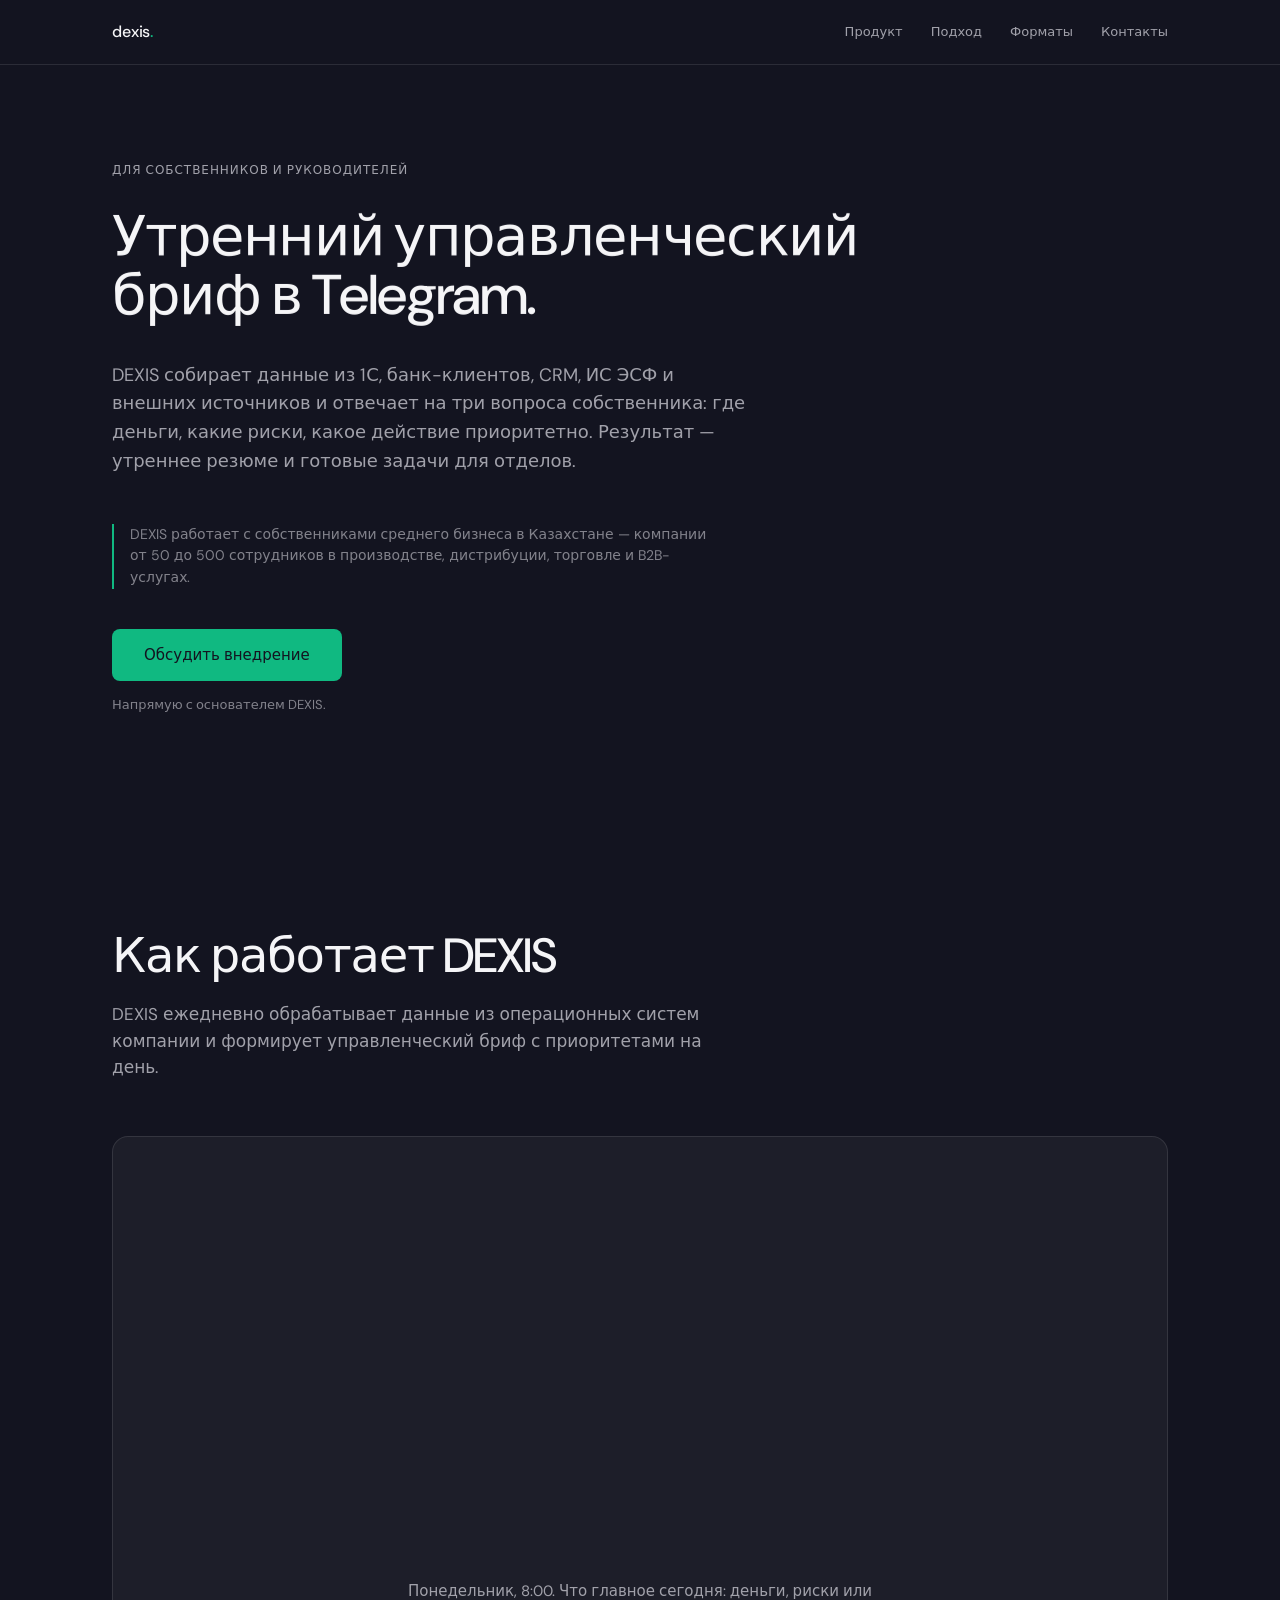
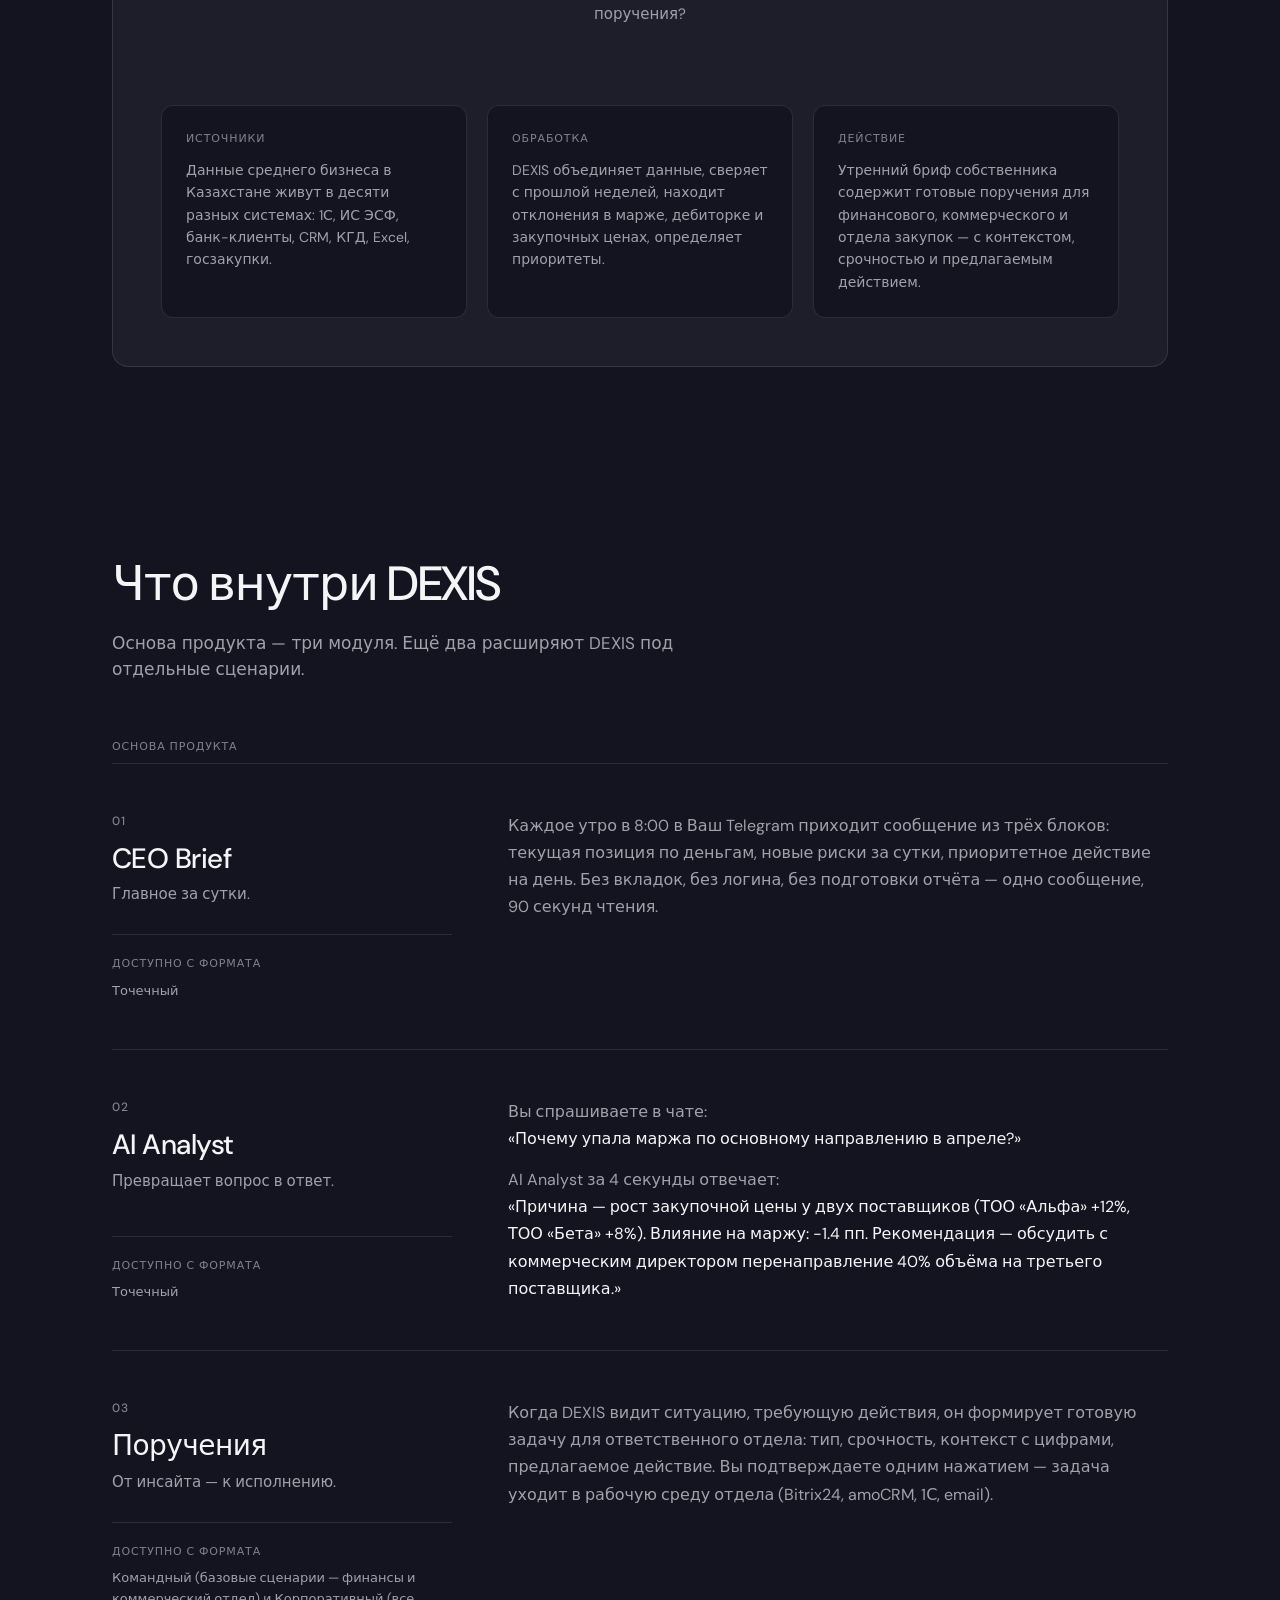
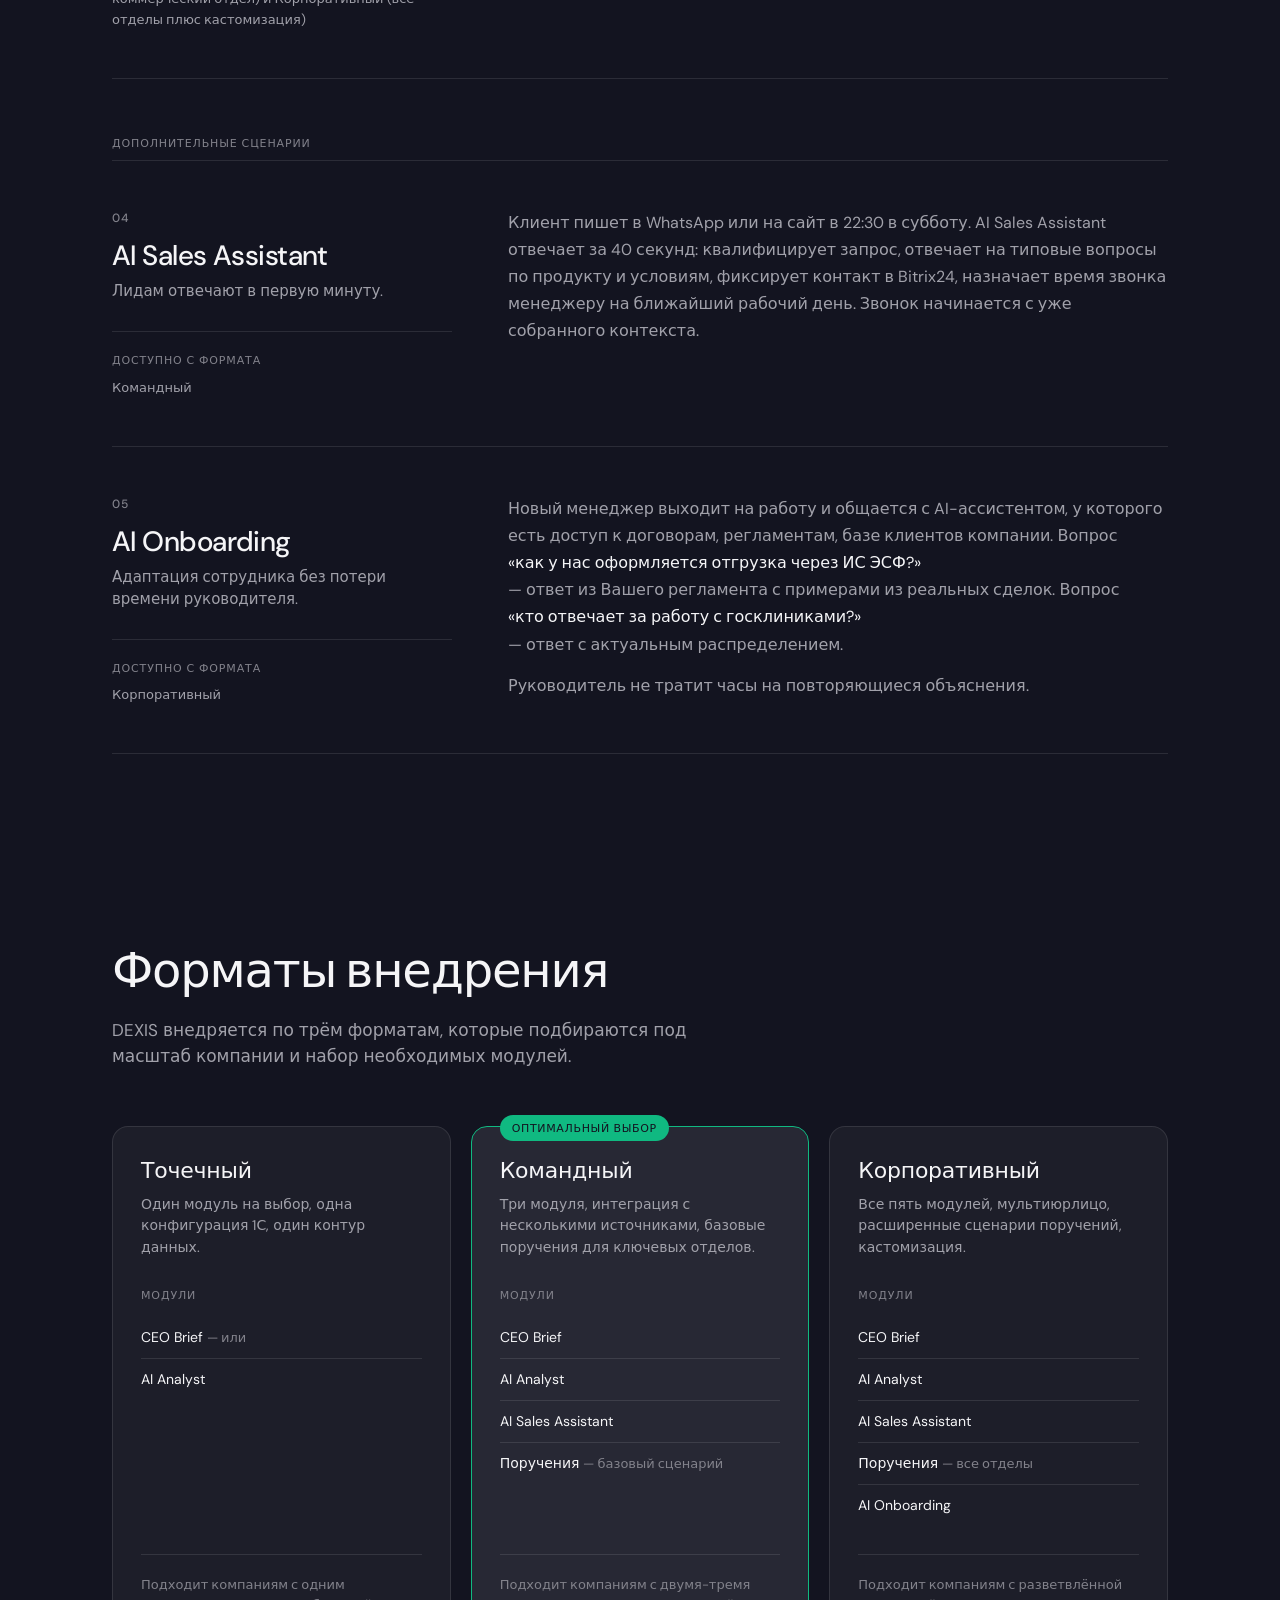
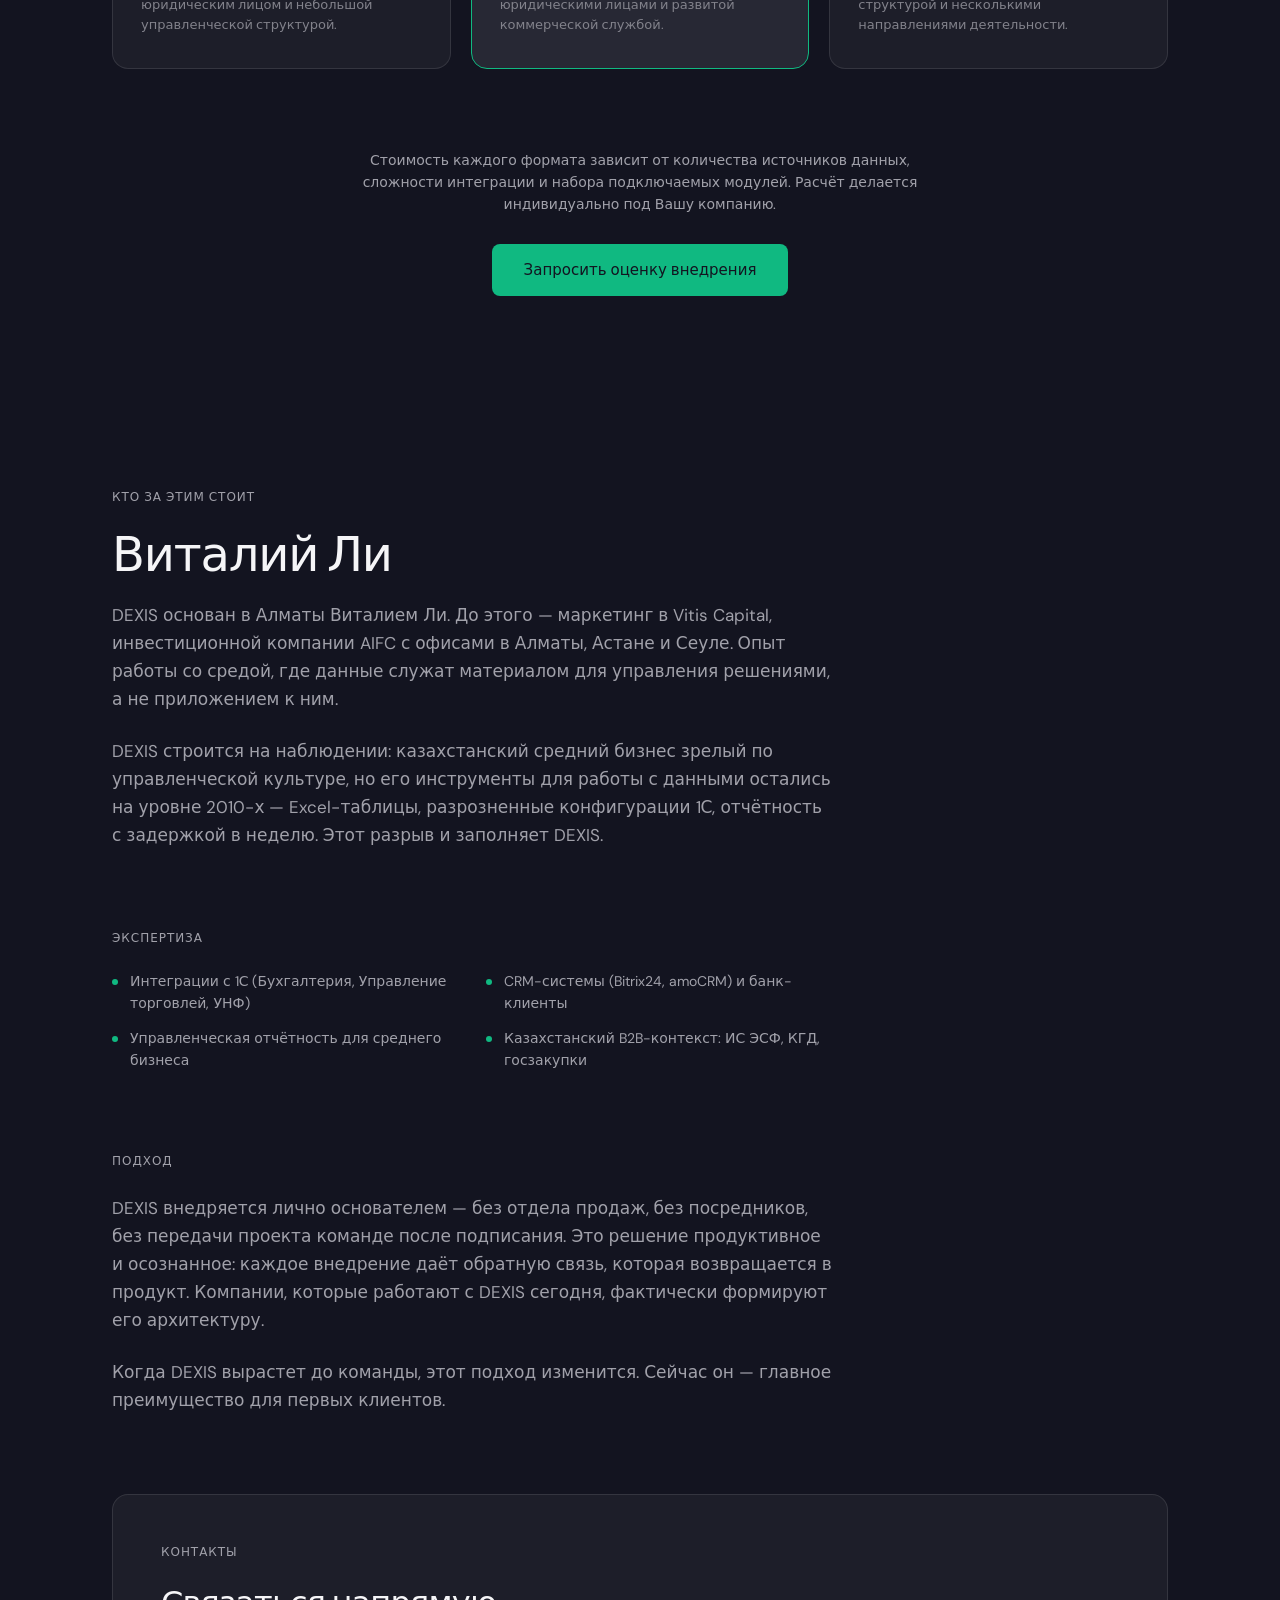
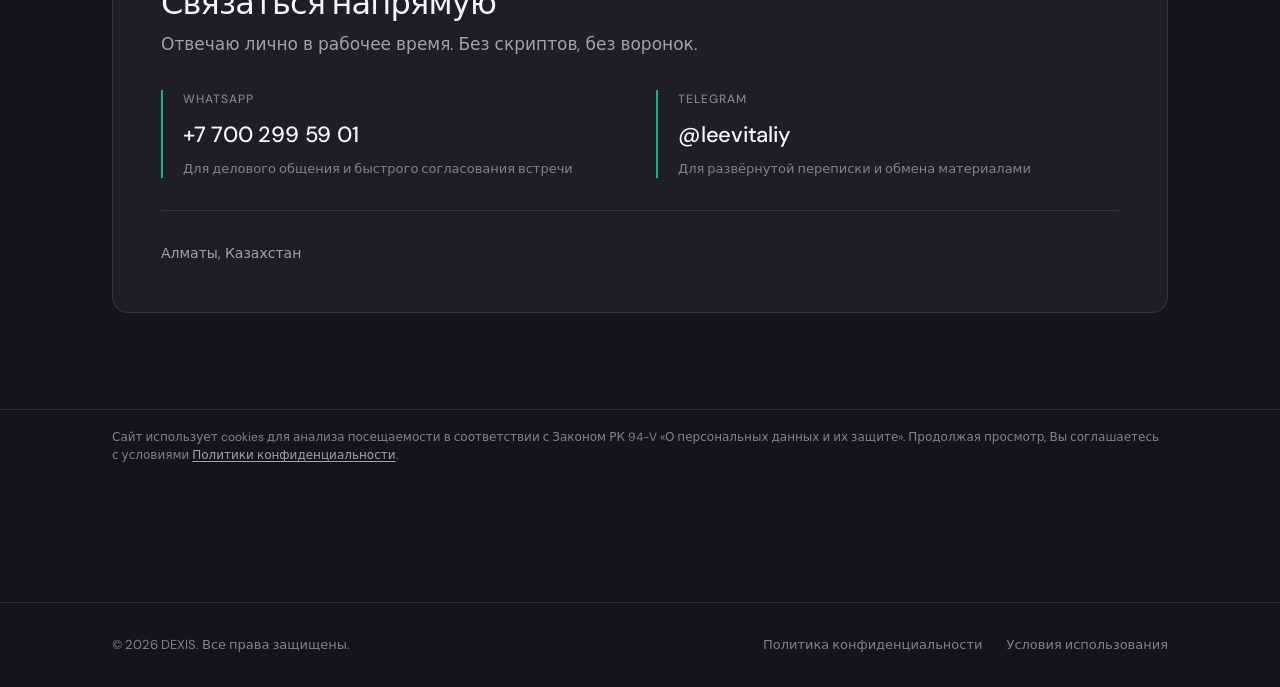
==== commit ece6c700: "refactor(motion): focus scene on owner value" ====
--- a/index.html
+++ b/index.html
@@ -148,6 +148,21 @@
           </div>
         </article>
 
+        <article class="module-row">
+          <div class="module-row__head">
+            <span class="module-row__number">03</span>
+            <h3 class="module-row__name">Поручения</h3>
+            <p class="module-row__essence">От инсайта — к исполнению.</p>
+            <div class="module-row__tier">
+              <span class="module-row__tier-label">Доступно с формата</span>
+              <span class="module-row__tier-value">Командный (базовые сценарии — финансы и коммерческий отдел) и Корпоративный (все отделы плюс кастомизация)</span>
+            </div>
+          </div>
+          <div class="module-row__body">
+            <p>Когда DEXIS видит ситуацию, требующую действия, он формирует готовую задачу для ответственного отдела: тип, срочность, контекст с цифрами, предлагаемое действие. Вы подтверждаете одним нажатием — задача уходит в рабочую среду отдела (Bitrix24, amoCRM, 1С, email).</p>
+          </div>
+        </article>
+
       </div>
 
       <p class="modules-group-label modules-group-label--secondary">Дополнительные сценарии</p>
@@ -165,21 +180,6 @@
           </div>
           <div class="module-row__body">
             <p>Клиент пишет в WhatsApp или на сайт в 22:30 в субботу. AI Sales Assistant отвечает за 40 секунд: квалифицирует запрос, отвечает на типовые вопросы по продукту и условиям, фиксирует контакт в Bitrix24, назначает время звонка менеджеру на ближайший рабочий день. Звонок начинается с уже собранного контекста.</p>
-          </div>
-        </article>
-
-        <article class="module-row">
-          <div class="module-row__head">
-            <span class="module-row__number">03</span>
-            <h3 class="module-row__name">Поручения</h3>
-            <p class="module-row__essence">От инсайта — к исполнению.</p>
-            <div class="module-row__tier">
-              <span class="module-row__tier-label">Доступно с формата</span>
-              <span class="module-row__tier-value">Командный (базовые сценарии — финансы и коммерческий отдел) и Корпоративный (все отделы плюс кастомизация)</span>
-            </div>
-          </div>
-          <div class="module-row__body">
-            <p>Когда DEXIS видит ситуацию, требующую действия, он формирует готовую задачу для ответственного отдела: тип, срочность, контекст с цифрами, предлагаемое действие. Вы подтверждаете одним нажатием — задача уходит в рабочую среду отдела (Bitrix24, amoCRM, 1С, email).</p>
           </div>
         </article>
 
--- a/styles/components.css
+++ b/styles/components.css
@@ -2,7 +2,7 @@
    HERO — section 1
    ============================================================ */
 .hero {
-  max-width: 720px;
+  max-width: 880px;
 }
 
 .hero-eyebrow {
@@ -11,13 +11,13 @@
   letter-spacing: 0.08em;
   text-transform: uppercase;
   color: var(--text-secondary);
-  margin: 0 0 32px;
+  margin: 0 0 28px;
 }
 
 .hero-title {
-  font-size: 64px;
-  line-height: 1.02;
-  letter-spacing: -0.03em;
+  font-size: 56px;
+  line-height: 1.05;
+  letter-spacing: -0.025em;
   font-weight: 500;
   margin: 0 0 36px;
   color: var(--text-primary);
@@ -55,12 +55,12 @@
 }
 
 @media (max-width: 900px) {
-  .hero-title { font-size: 40px; }
+  .hero-title { font-size: 38px; }
   .hero-sub { font-size: 16px; }
 }
 
 @media (max-width: 600px) {
-  .hero-title { font-size: 34px; line-height: 1.08; }
+  .hero-title { font-size: 32px; line-height: 1.1; }
 }
 
 /* ============================================================
@@ -678,6 +678,23 @@
   opacity: 0;
 }
 
+.motion-kpi-flash {
+  position: absolute;
+  right: 120px;
+  top: 43%;
+  min-width: 132px;
+  font-size: 32px;
+  line-height: 1;
+  font-weight: 500;
+  letter-spacing: -0.02em;
+  color: var(--accent);
+  text-align: right;
+  opacity: 0;
+  z-index: 3;
+  pointer-events: none;
+  font-variant-numeric: tabular-nums;
+}
+
 /* Stage caption (bottom strip) */
 .motion-caption {
   position: absolute;
@@ -702,10 +719,43 @@
   left: 50%;
   transform: translate(-50%, -50%);
   width: min(760px, calc(100% - 48px));
+  z-index: 5;
+}
+
+.flow-final__summary {
+  display: flex;
+  align-items: baseline;
+  justify-content: space-between;
+  gap: 24px;
+  margin-bottom: 16px;
+  padding-bottom: 14px;
+  border-bottom: 0.5px solid var(--border);
+  color: var(--text-secondary);
+  font-size: 13px;
+}
+
+.flow-final__summary strong {
+  color: var(--text-primary);
+  font-size: 18px;
+  font-weight: 500;
+  letter-spacing: -0.01em;
+  white-space: nowrap;
+}
+
+.flow-final__cards {
   display: grid;
   grid-template-columns: repeat(3, 1fr);
   gap: 16px;
-  z-index: 5;
+}
+
+.flow-final__impact {
+  margin: 16px 0 0;
+  color: var(--accent);
+  font-size: 16px;
+  font-weight: 500;
+  letter-spacing: -0.01em;
+  text-align: center;
+  font-variant-numeric: tabular-nums;
 }
 
 .flow-card {
@@ -806,7 +856,12 @@
 
 @media (max-width: 900px) {
   .flow,
-  .flow-scene { min-height: 720px; height: 720px; }
+  .flow-scene { min-height: 880px; height: 880px; }
+  .flow-restart {
+    top: auto;
+    right: 16px;
+    bottom: 18px;
+  }
   .motion-cot {
     position: absolute;
     top: 70%;
@@ -820,8 +875,23 @@
     padding: 24px;
   }
   .flow-final {
+    width: calc(100% - 32px);
+  }
+  .flow-final__summary {
+    display: block;
+  }
+  .flow-final__summary strong {
+    display: block;
+    margin-top: 4px;
+    white-space: normal;
+  }
+  .flow-final__cards {
     grid-template-columns: 1fr;
-    width: calc(100% - 32px);
+  }
+  .motion-kpi-flash {
+    top: 54%;
+    right: 24px;
+    font-size: 28px;
   }
   .motion-cot {
     top: auto;
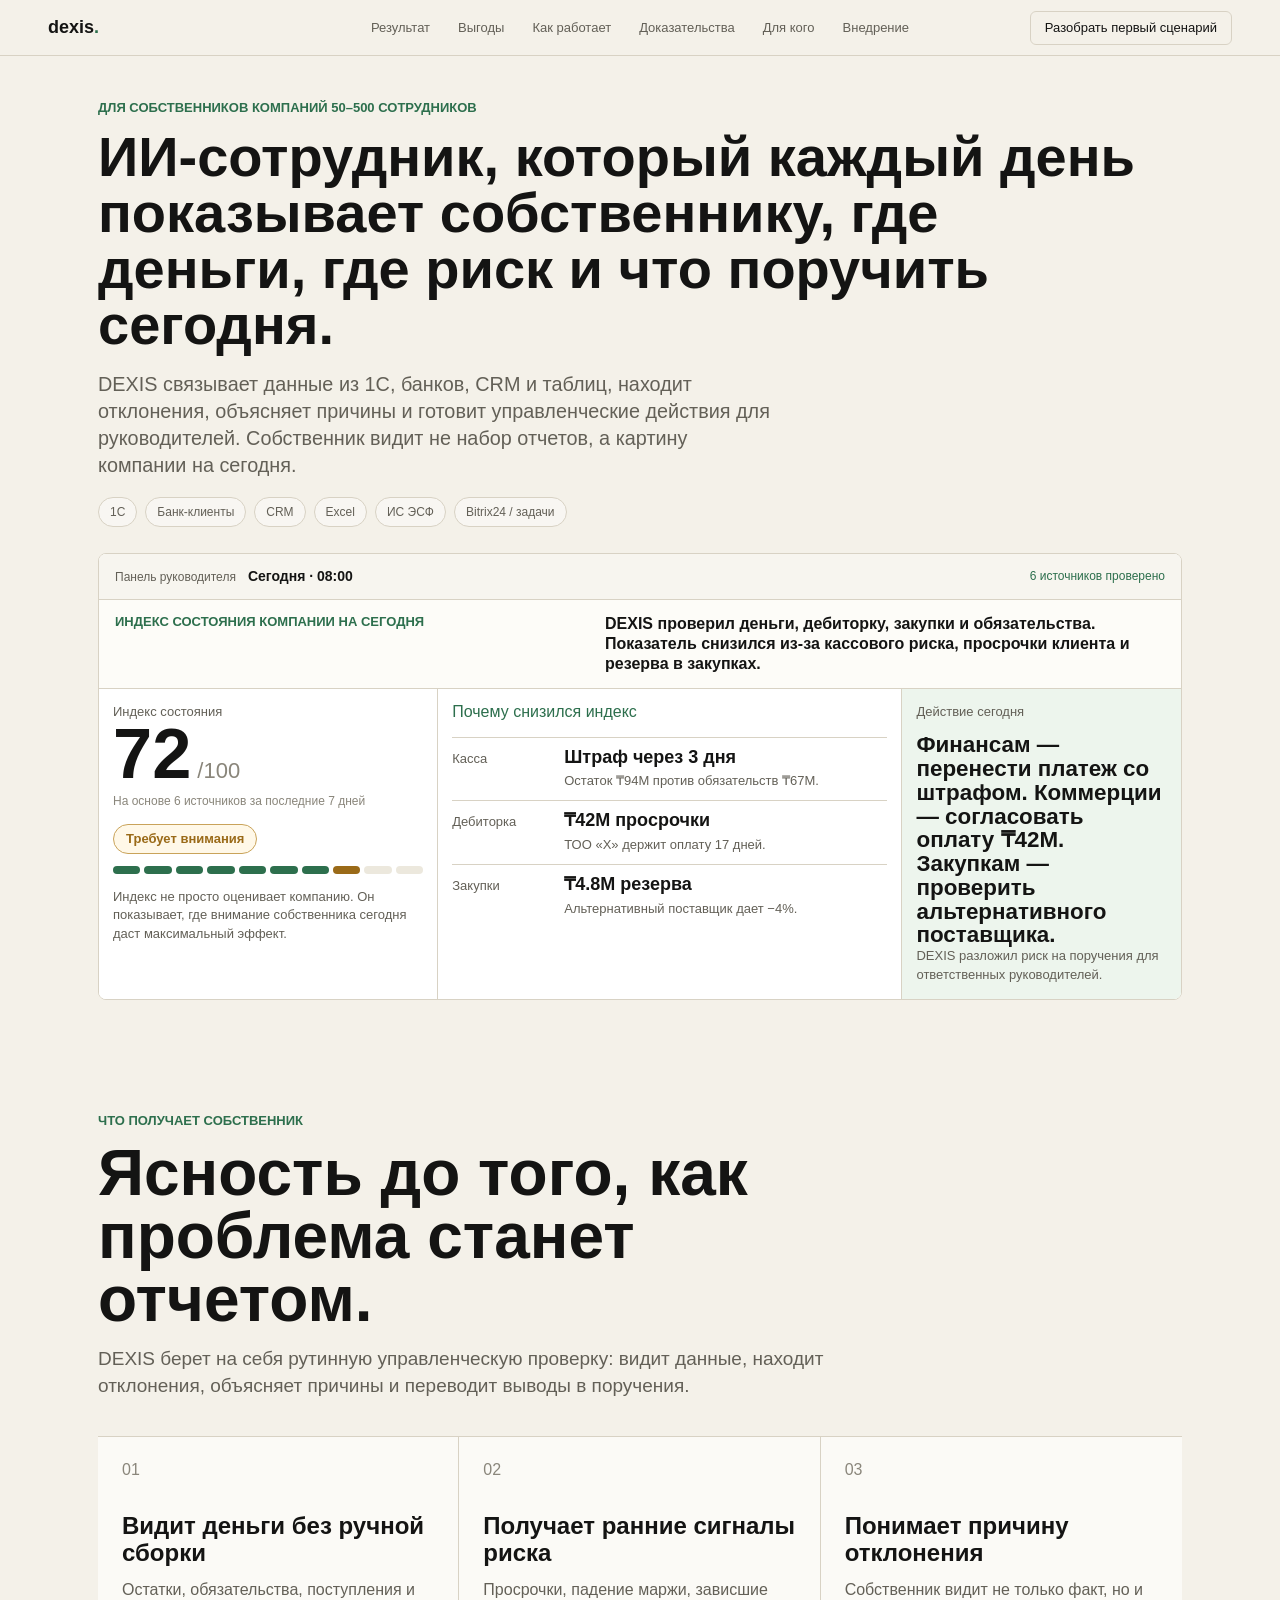
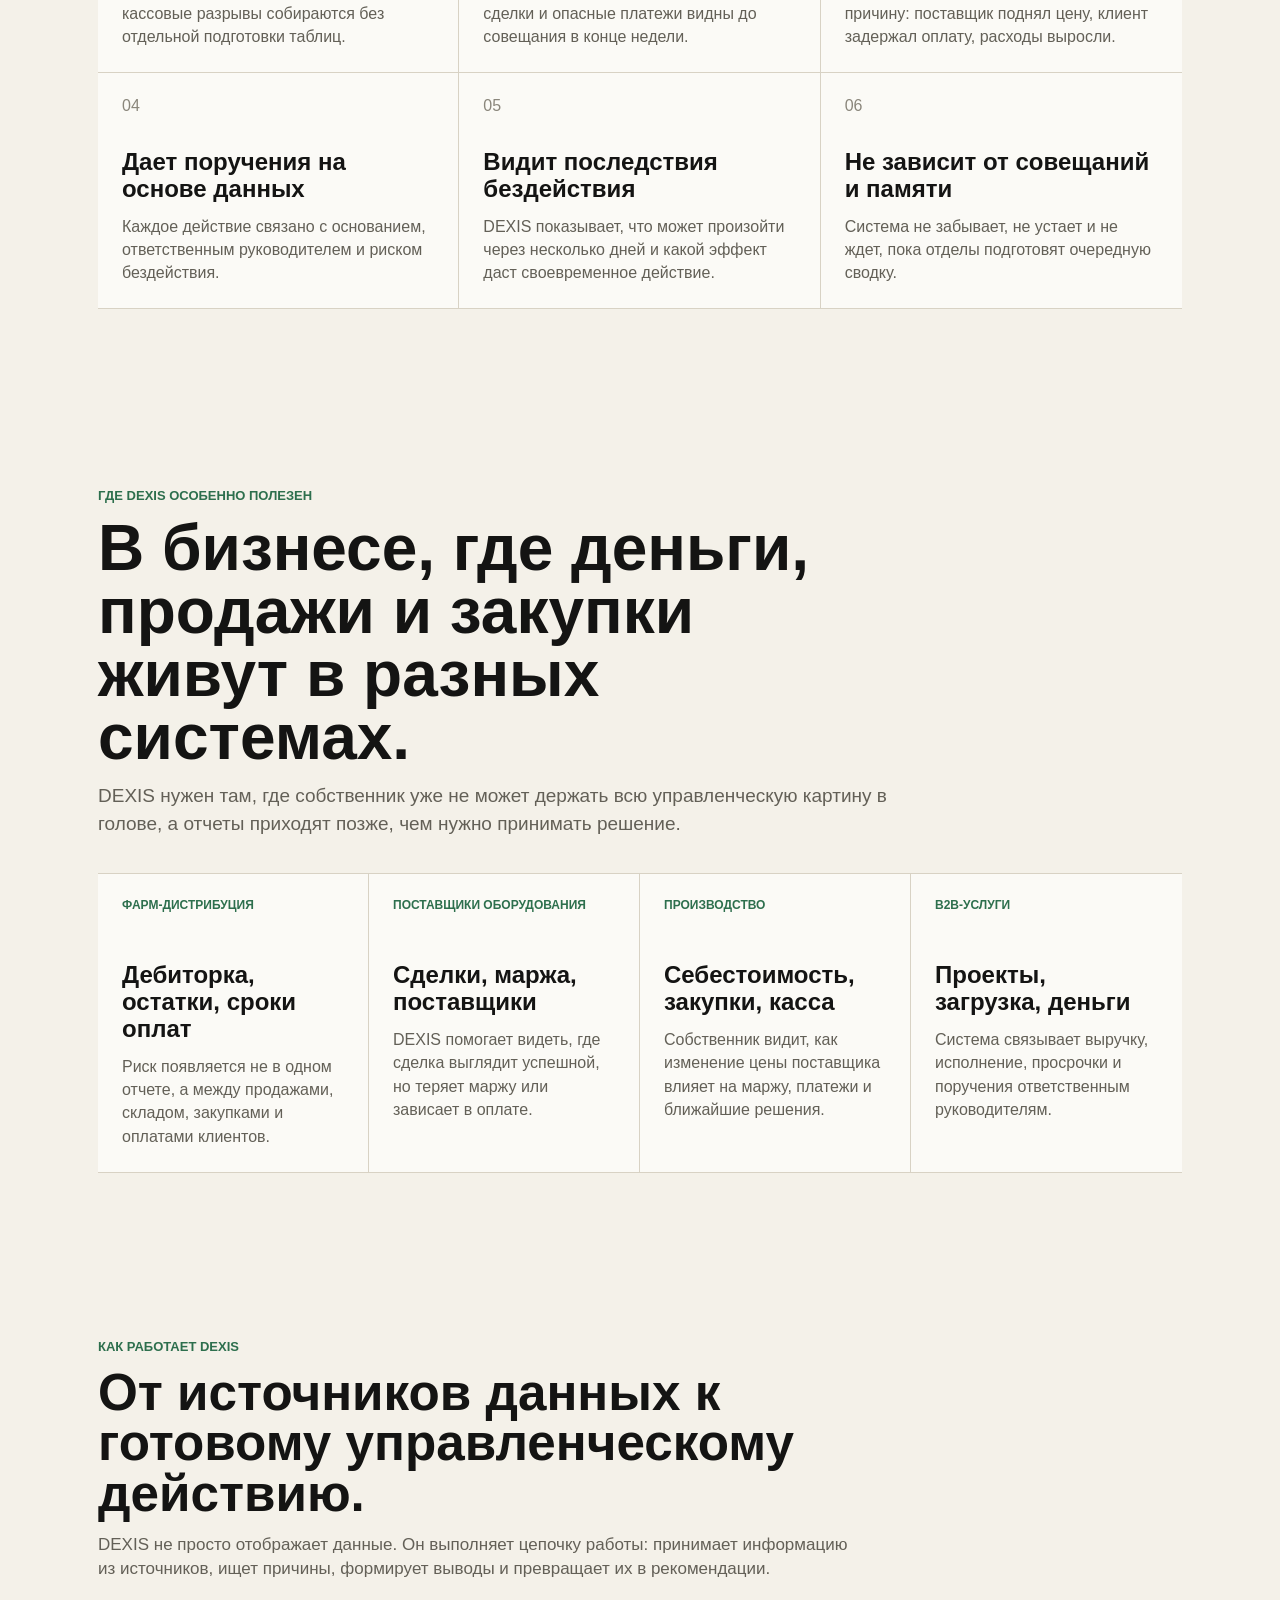
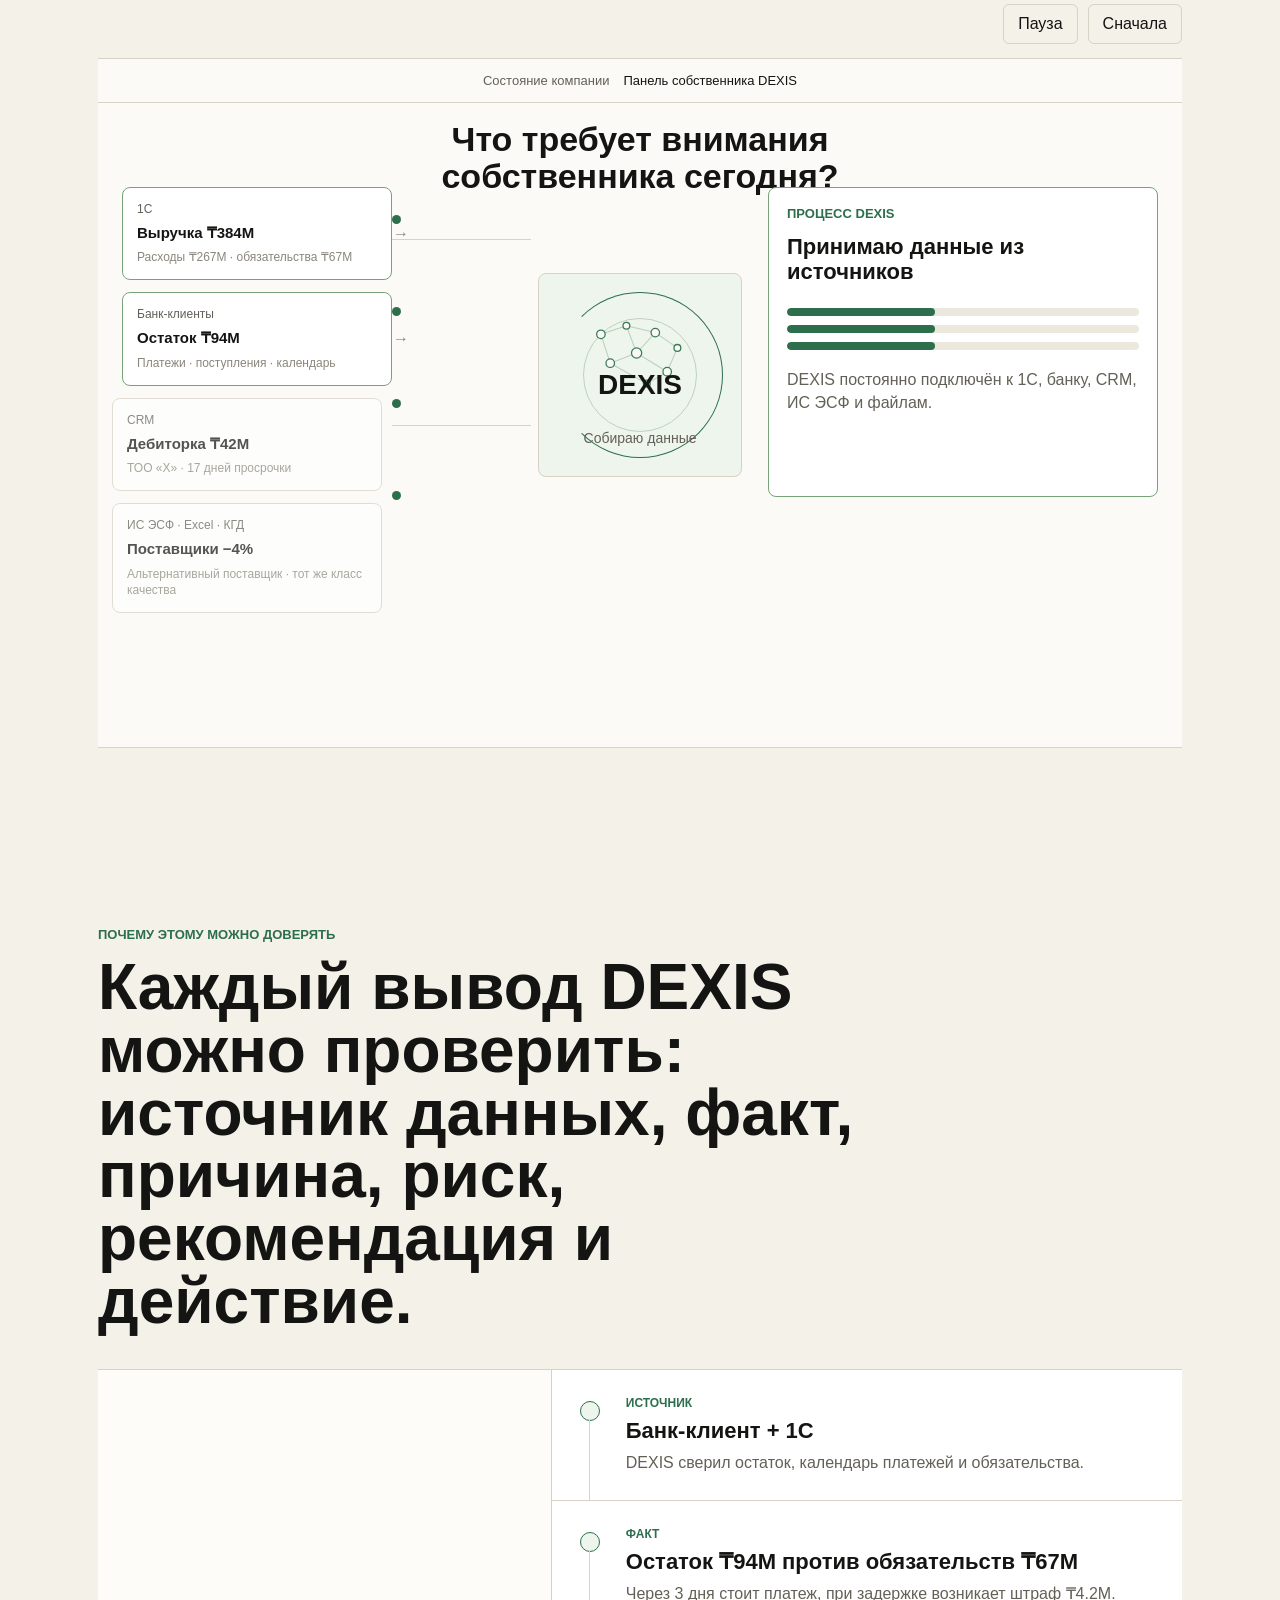
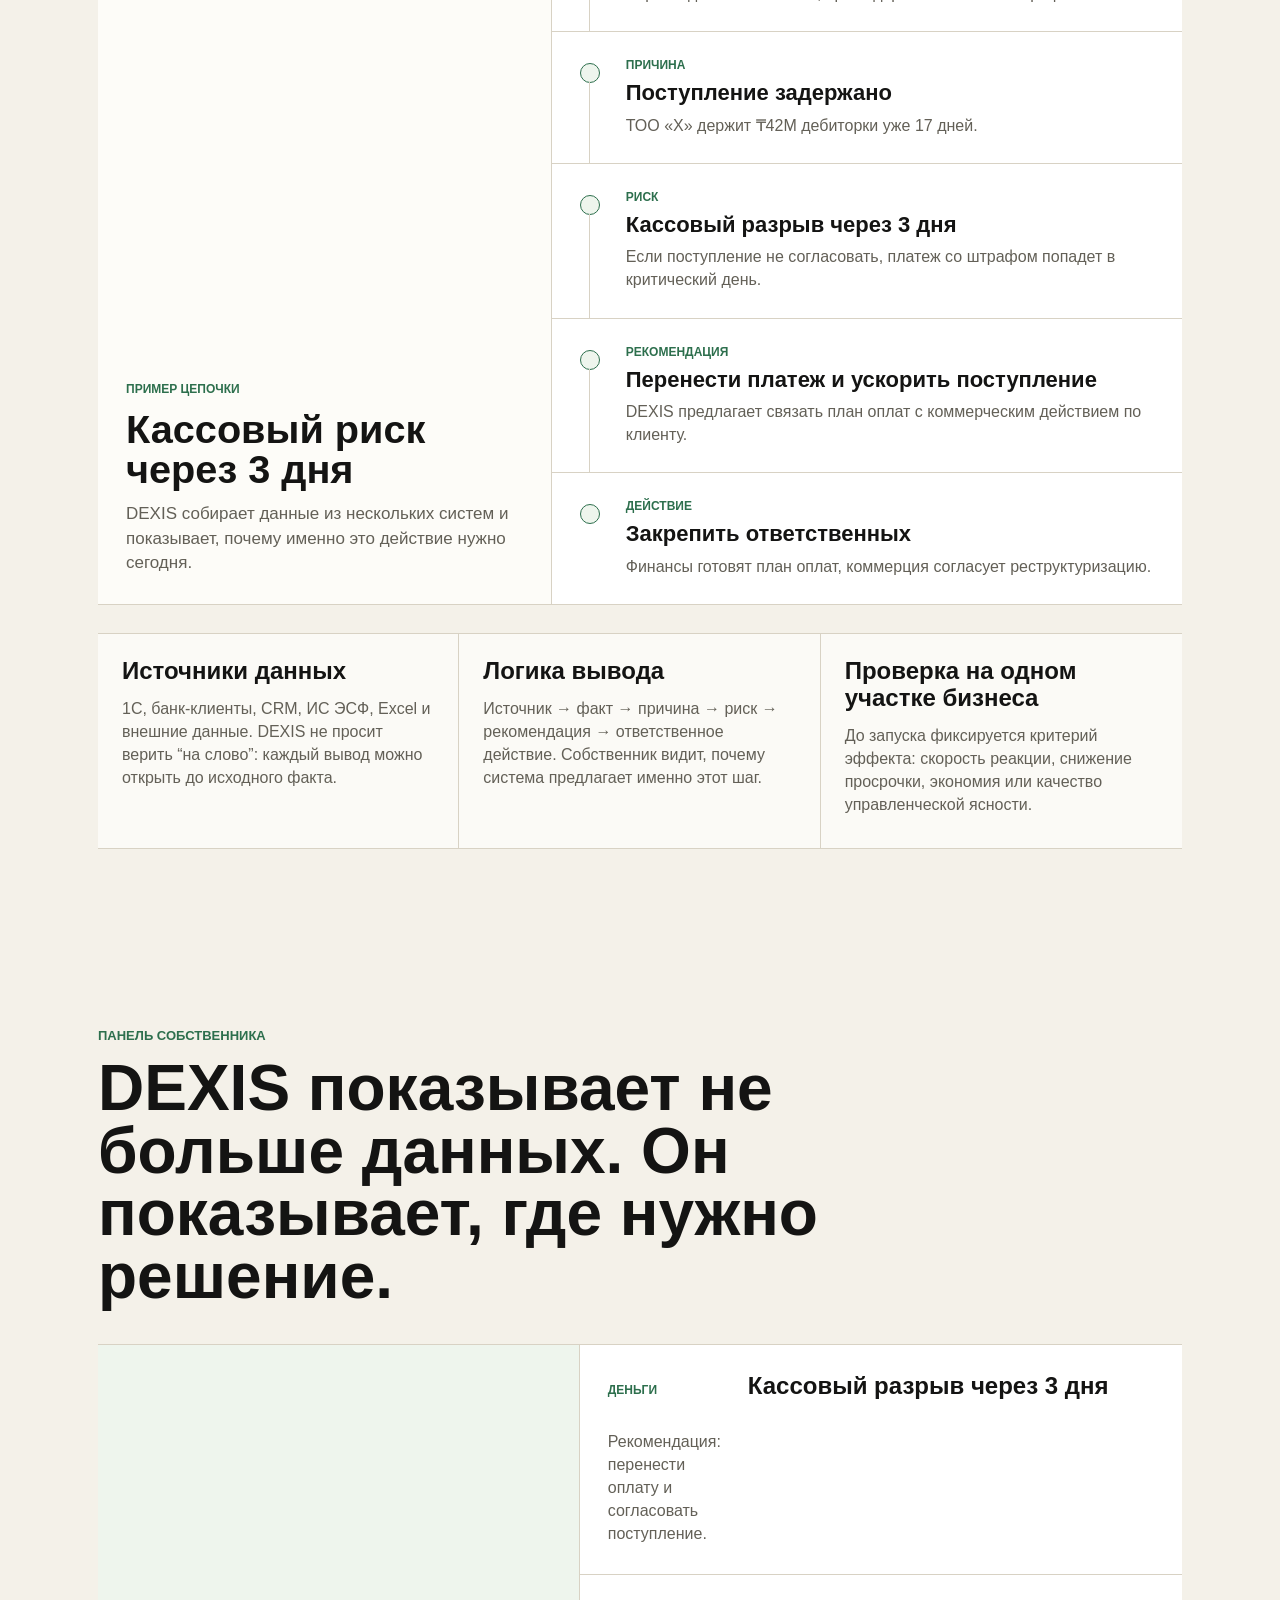
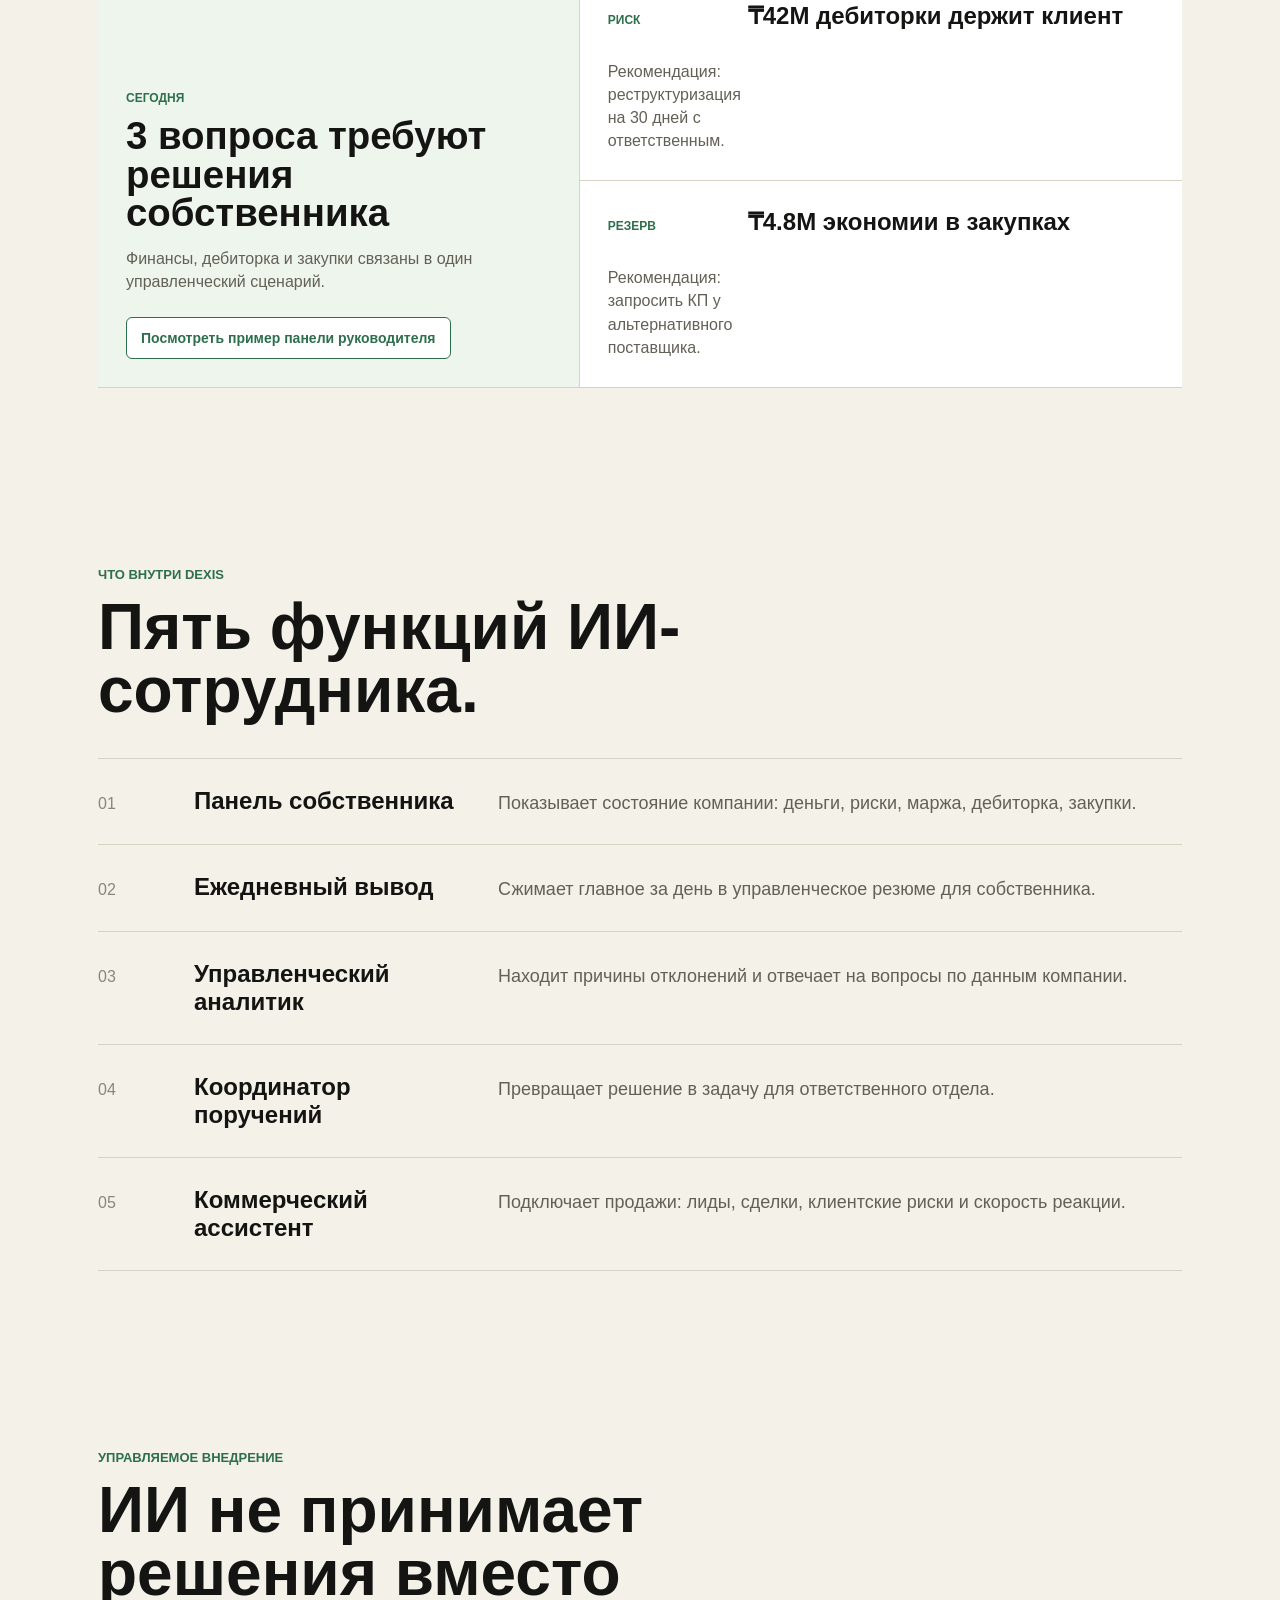
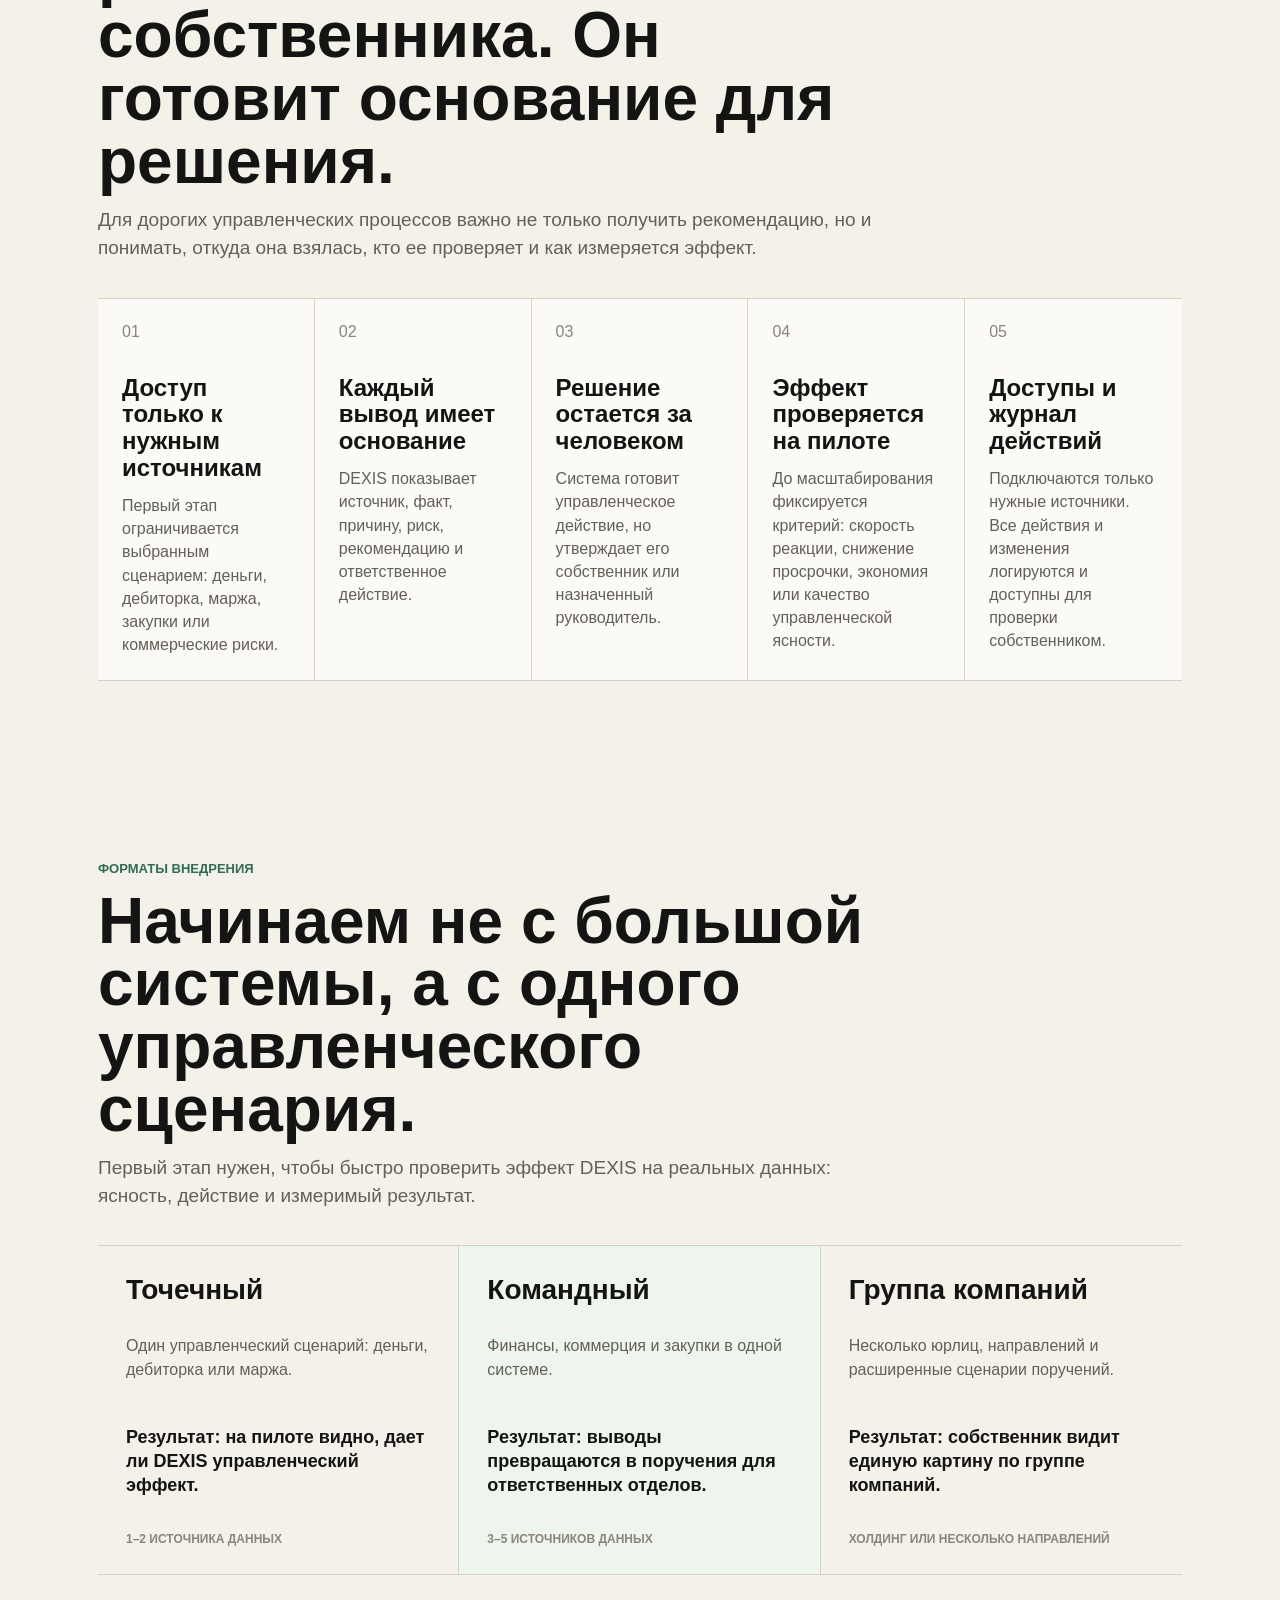
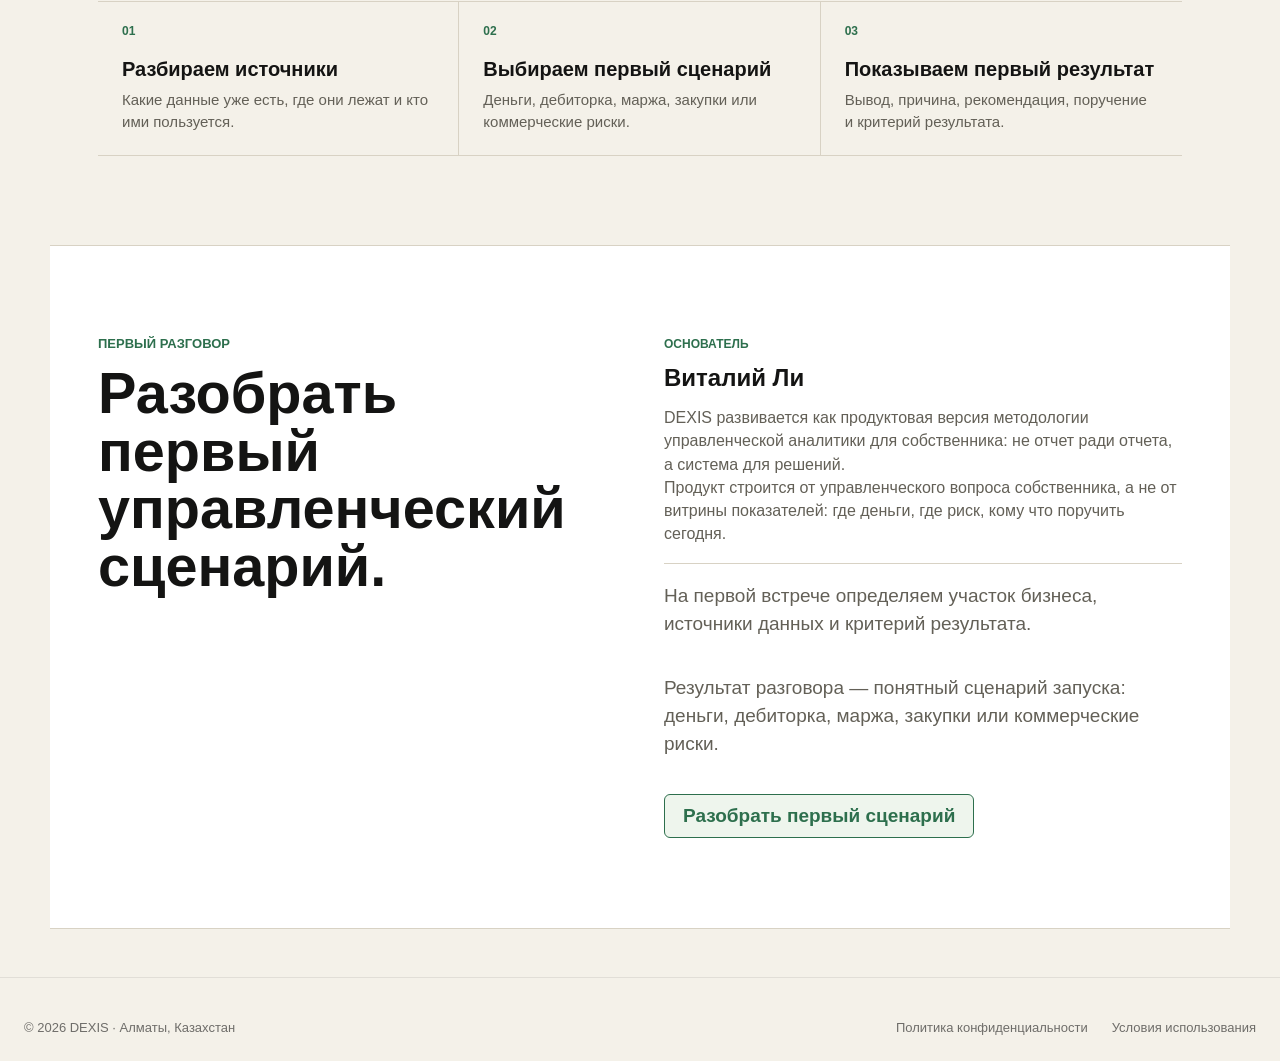
==== commit 74964619: "feat(landing): full redesign — ИИ-сотрудник + conversion-1 (apple-discipline) Replace v3 motion desi" ====
--- a/index.html
+++ b/index.html
@@ -3,9 +3,9 @@
 <head>
   <meta charset="UTF-8">
   <meta name="viewport" content="width=device-width, initial-scale=1.0">
-  <title>DEXIS — Каждое утро главное за сутки</title>
-  <meta name="description" content="DEXIS отвечает на три вопроса собственника: где находятся деньги, какие риски появились, какое действие приоритетно. Утреннее резюме в Telegram и готовые задачи для отделов.">
-  <meta name="theme-color" content="#131420">
+  <title>DEXIS — ИИ-сотрудник собственника</title>
+  <meta name="description" content="DEXIS — ИИ-сотрудник, который каждый день показывает собственнику, где деньги, где риск и что поручить сегодня. Подключается к 1С, банкам, CRM, ИС ЭСФ и таблицам. Для компаний 50–500 сотрудников в Казахстане.">
+  <meta name="theme-color" content="#f4efe6">
   <meta name="robots" content="index, follow">
   <meta name="author" content="DEXIS · Виталий Ли">
   <meta name="geo.region" content="KZ-ALA">
@@ -16,320 +16,594 @@
   <meta property="og:type" content="website">
   <meta property="og:locale" content="ru_RU">
   <meta property="og:site_name" content="DEXIS">
-  <meta property="og:title" content="DEXIS — Каждое утро главное за сутки">
-  <meta property="og:description" content="DEXIS отвечает на три вопроса собственника: где находятся деньги, какие риски появились, какое действие приоритетно. Утреннее резюме в Telegram и готовые задачи для отделов.">
+  <meta property="og:title" content="DEXIS — ИИ-сотрудник собственника">
+  <meta property="og:description" content="ИИ-сотрудник, который каждый день показывает собственнику, где деньги, где риск и что поручить сегодня. Для компаний 50–500 сотрудников в Казахстане.">
   <meta property="og:url" content="https://dexis.asia/">
   <meta property="og:image" content="https://dexis.asia/assets/og-image.svg">
   <meta property="og:image:width" content="1200">
   <meta property="og:image:height" content="630">
 
   <meta name="twitter:card" content="summary_large_image">
-  <meta name="twitter:title" content="DEXIS — Каждое утро главное за сутки">
-  <meta name="twitter:description" content="DEXIS отвечает на три вопроса собственника: где деньги, какие риски, какое действие приоритетно.">
+  <meta name="twitter:title" content="DEXIS — ИИ-сотрудник собственника">
+  <meta name="twitter:description" content="ИИ-сотрудник, который каждый день показывает собственнику, где деньги, где риск и что поручить сегодня.">
   <meta name="twitter:image" content="https://dexis.asia/assets/og-image.svg">
 
   <link rel="icon" type="image/svg+xml" href="assets/favicon.svg">
 
-  <link rel="preconnect" href="https://fonts.googleapis.com">
-  <link rel="preconnect" href="https://fonts.gstatic.com" crossorigin>
-  <link href="https://fonts.googleapis.com/css2?family=DM+Sans:wght@400;500&family=JetBrains+Mono:wght@400&display=swap" rel="stylesheet">
-
-  <link rel="stylesheet" href="styles/tokens.css">
-  <link rel="stylesheet" href="styles/base.css">
-  <link rel="stylesheet" href="styles/layout.css">
-  <link rel="stylesheet" href="styles/components.css">
-
-  <script src="https://cdn.jsdelivr.net/npm/gsap@3.12.5/dist/gsap.min.js" defer></script>
-  <script src="scripts/main.js" defer></script>
-  <script src="scripts/motion.js" defer></script>
+  <link rel="stylesheet" href="styles.css?v=conversion-1">
+  <script src="script.js?v=conversion-1" defer charset="UTF-8"></script>
+
+  <style>
+    .site-footer { padding: 40px 24px 24px; border-top: 1px solid rgba(0,0,0,0.08); margin-top: 48px; font: 400 13px/1.5 -apple-system, BlinkMacSystemFont, "SF Pro Text", "Segoe UI", sans-serif; color: rgba(0,0,0,0.55); display: flex; flex-wrap: wrap; gap: 16px 32px; justify-content: space-between; align-items: center; }
+    .site-footer__links { display: flex; gap: 24px; }
+    .site-footer__links a { color: rgba(0,0,0,0.55); text-decoration: none; }
+    .site-footer__links a:hover { color: rgba(0,0,0,0.85); }
+    @media (max-width: 560px) { .site-footer { padding: 32px 20px 20px; flex-direction: column; align-items: flex-start; } }
+  </style>
 </head>
 <body>
-
-<a class="skip-link" href="#top">Перейти к основному содержанию</a>
-
-<header class="site-nav">
-  <div class="container">
-    <a href="#top" class="logo" aria-label="DEXIS — на главный экран">dexis<span class="logo-dot">.</span></a>
-    <nav class="nav-links" aria-label="Основная навигация">
-      <a href="#product">Продукт</a>
-      <a href="#approach">Подход</a>
-      <a href="#formats">Форматы</a>
-      <a href="#contacts">Контакты</a>
+  <a class="skip-link" href="#main">Перейти к основному содержанию</a>
+
+  <header class="site-nav" aria-label="Основная навигация">
+    <a class="brand" href="#top" aria-label="DEXIS">dexis<span>.</span></a>
+    <nav>
+      <a href="#dashboard">Результат</a>
+      <a href="#benefits">Выгоды</a>
+      <a href="#work">Как работает</a>
+      <a href="#proof">Доказательства</a>
+      <a href="#fit">Для кого</a>
+      <a href="#formats">Внедрение</a>
     </nav>
-  </div>
-</header>
-
-<main id="top">
-
-  <section class="section-hero" id="hero">
-    <div class="container">
-      <div class="hero">
-        <p class="hero-eyebrow anim-fade-up">Для собственников и руководителей</p>
-        <h1 class="hero-title js-letter-anim">Утренний управленческий бриф в Telegram.</h1>
-        <p class="hero-sub anim-fade-up" style="--step: 1">DEXIS собирает данные из 1С, банк-клиентов, CRM, ИС ЭСФ и внешних источников и отвечает на три вопроса собственника: где деньги, какие риски, какое действие приоритетно. Результат — утреннее резюме и готовые задачи для отделов.</p>
-        <p class="hero-proof anim-fade-up" style="--step: 2">DEXIS работает с собственниками среднего бизнеса в Казахстане — компании от 50 до 500 сотрудников в производстве, дистрибуции, торговле и B2B-услугах.</p>
-        <div class="hero-cta-block anim-fade-up" style="--step: 3">
-          <a href="#contacts" class="btn-primary">Обсудить внедрение</a>
-          <p class="hero-cta-note">Напрямую с основателем DEXIS.</p>
-        </div>
-      </div>
-    </div>
-  </section>
-
-  <section class="section-approach" id="approach">
-    <div class="container">
-      <header class="section-head">
-        <h2 class="section-title">Как работает DEXIS</h2>
-        <p class="section-title__sub">DEXIS ежедневно обрабатывает данные из операционных систем компании и формирует управленческий бриф с приоритетами на день.</p>
-      </header>
-
-      <div class="flow" data-flow-root>
-        <div class="flow-scene" data-flow-scene></div>
-        <div class="flow-restart" data-flow-restart hidden>
-          <button type="button" class="btn-link" data-flow-restart-btn>Посмотреть ещё раз ↻</button>
-        </div>
-        <ol class="motion-static" data-motion-static hidden>
-          <li>
-            <span class="motion-static__label">Источники</span>
-            <p>Данные среднего бизнеса в Казахстане живут в десяти разных системах: 1С, ИС ЭСФ, банк-клиенты, CRM, КГД, Excel, госзакупки.</p>
-          </li>
-          <li>
-            <span class="motion-static__label">Обработка</span>
-            <p>DEXIS объединяет данные, сверяет с прошлой неделей, находит отклонения в марже, дебиторке и закупочных ценах, определяет приоритеты.</p>
-          </li>
-          <li>
-            <span class="motion-static__label">Действие</span>
-            <p>Утренний бриф собственника содержит готовые поручения для финансового, коммерческого и отдела закупок — с контекстом, срочностью и предлагаемым действием.</p>
-          </li>
-        </ol>
-      </div>
-
-    </div>
-  </section>
-
-  <section class="section-modules" id="product">
-    <div class="container">
-      <header class="section-head">
-        <h2 class="section-title">Что внутри DEXIS</h2>
-        <p class="section-title__sub">Основа продукта — три модуля. Ещё два расширяют DEXIS под отдельные сценарии.</p>
-      </header>
-
-      <p class="modules-group-label">Основа продукта</p>
-      <div class="modules-list">
-
-        <article class="module-row">
-          <div class="module-row__head">
-            <span class="module-row__number">01</span>
-            <h3 class="module-row__name">CEO Brief</h3>
-            <p class="module-row__essence">Главное за сутки.</p>
-            <div class="module-row__tier">
-              <span class="module-row__tier-label">Доступно с формата</span>
-              <span class="module-row__tier-value">Точечный</span>
+    <a class="nav-action" href="#contact">Разобрать первый сценарий</a>
+  </header>
+
+  <main id="main">
+    <section class="hero" id="top" aria-labelledby="hero-title">
+      <div class="hero-copy">
+        <p class="eyebrow">Для собственников компаний 50–500 сотрудников</p>
+        <h1 id="hero-title">ИИ-сотрудник, который каждый день показывает собственнику, где деньги, где риск и что поручить сегодня.</h1>
+        <p class="hero-sub">DEXIS связывает данные из 1С, банков, CRM и таблиц, находит отклонения, объясняет причины и готовит управленческие действия для руководителей. Собственник видит не набор отчетов, а картину компании на сегодня.</p>
+        <div class="hero-assurance" aria-label="Что подключает DEXIS">
+          <span>1С</span>
+          <span>Банк-клиенты</span>
+          <span>CRM</span>
+          <span>Excel</span>
+          <span>ИС ЭСФ</span>
+          <span>Bitrix24 / задачи</span>
+        </div>
+      </div>
+
+      <div class="command-center hero-snapshot health-panel" id="dashboard" aria-label="Панель руководителя DEXIS">
+        <div class="dashboard-screen">
+          <div class="screen-topbar">
+            <div>
+              <span>Панель руководителя</span>
+              <strong>Сегодня · 08:00</strong>
             </div>
+            <div class="screen-sync">6 источников проверено</div>
           </div>
-          <div class="module-row__body">
-            <p>Каждое утро в 8:00 в Ваш Telegram приходит сообщение из трёх блоков: текущая позиция по деньгам, новые риски за сутки, приоритетное действие на день. Без вкладок, без логина, без подготовки отчёта — одно сообщение, 90 секунд чтения.</p>
+
+          <div class="screen-title">
+            <span>Индекс состояния компании на сегодня</span>
+            <strong>DEXIS проверил деньги, дебиторку, закупки и обязательства. Показатель снизился из-за кассового риска, просрочки клиента и резерва в закупках.</strong>
           </div>
-        </article>
-
-        <article class="module-row">
-          <div class="module-row__head">
-            <span class="module-row__number">02</span>
-            <h3 class="module-row__name">AI Analyst</h3>
-            <p class="module-row__essence">Превращает вопрос в ответ.</p>
-            <div class="module-row__tier">
-              <span class="module-row__tier-label">Доступно с формата</span>
-              <span class="module-row__tier-value">Точечный</span>
-            </div>
+
+          <div class="health-grid">
+            <article class="health-score-card">
+              <p class="kicker">Индекс состояния</p>
+              <div class="health-score" aria-label="72 из 100">
+                <strong>72</strong>
+                <span>/100</span>
+              </div>
+              <div class="screen-meta">На основе 6 источников за последние 7 дней</div>
+              <div class="health-status">Требует внимания</div>
+              <div class="health-scale" aria-hidden="true">
+                <span></span>
+                <span></span>
+                <span></span>
+                <span></span>
+                <span></span>
+                <span></span>
+                <span></span>
+                <span></span>
+                <span></span>
+                <span></span>
+              </div>
+              <p>Индекс не просто оценивает компанию. Он показывает, где внимание собственника сегодня даст максимальный эффект.</p>
+            </article>
+
+            <article class="health-reasons">
+              <p class="kicker">Почему снизился индекс</p>
+              <div class="reason-list">
+                <div>
+                  <span>Касса</span>
+                  <strong>Штраф через 3 дня</strong>
+                  <p>Остаток ₸94M против обязательств ₸67M.</p>
+                </div>
+                <div>
+                  <span>Дебиторка</span>
+                  <strong>₸42M просрочки</strong>
+                  <p>ТОО «Х» держит оплату 17 дней.</p>
+                </div>
+                <div>
+                  <span>Закупки</span>
+                  <strong>₸4.8M резерва</strong>
+                  <p>Альтернативный поставщик дает −4%.</p>
+                </div>
+              </div>
+            </article>
+
+            <article class="health-action">
+              <p class="kicker">Действие сегодня</p>
+              <strong>Финансам — перенести платеж со штрафом. Коммерции — согласовать оплату ₸42M. Закупкам — проверить альтернативного поставщика.</strong>
+              <p>DEXIS разложил риск на поручения для ответственных руководителей.</p>
+            </article>
           </div>
-          <div class="module-row__body">
-            <p>Вы спрашиваете в чате: <span class="module-row__quote">«Почему упала маржа по основному направлению в апреле?»</span></p>
-            <p>AI Analyst за 4 секунды отвечает: <span class="module-row__quote">«Причина — рост закупочной цены у двух поставщиков (ТОО «Альфа» +12%, ТОО «Бета» +8%). Влияние на маржу: −1.4 пп. Рекомендация — обсудить с коммерческим директором перенаправление 40% объёма на третьего поставщика.»</span></p>
+        </div>
+      </div>
+    </section>
+
+    <section class="benefits-section" id="benefits" aria-labelledby="benefits-title">
+      <div class="section-head">
+        <p class="eyebrow">Что получает собственник</p>
+        <h2 id="benefits-title">Ясность до того, как проблема станет отчетом.</h2>
+        <p>DEXIS берет на себя рутинную управленческую проверку: видит данные, находит отклонения, объясняет причины и переводит выводы в поручения.</p>
+      </div>
+      <div class="benefit-grid">
+        <article>
+          <span>01</span>
+          <h3>Видит деньги без ручной сборки</h3>
+          <p>Остатки, обязательства, поступления и кассовые разрывы собираются без отдельной подготовки таблиц.</p>
+        </article>
+        <article>
+          <span>02</span>
+          <h3>Получает ранние сигналы риска</h3>
+          <p>Просрочки, падение маржи, зависшие сделки и опасные платежи видны до совещания в конце недели.</p>
+        </article>
+        <article>
+          <span>03</span>
+          <h3>Понимает причину отклонения</h3>
+          <p>Собственник видит не только факт, но и причину: поставщик поднял цену, клиент задержал оплату, расходы выросли.</p>
+        </article>
+        <article>
+          <span>04</span>
+          <h3>Дает поручения на основе данных</h3>
+          <p>Каждое действие связано с основанием, ответственным руководителем и риском бездействия.</p>
+        </article>
+        <article>
+          <span>05</span>
+          <h3>Видит последствия бездействия</h3>
+          <p>DEXIS показывает, что может произойти через несколько дней и какой эффект даст своевременное действие.</p>
+        </article>
+        <article>
+          <span>06</span>
+          <h3>Не зависит от совещаний и памяти</h3>
+          <p>Система не забывает, не устает и не ждет, пока отделы подготовят очередную сводку.</p>
+        </article>
+      </div>
+    </section>
+
+    <section class="fit-section" id="fit" aria-labelledby="fit-title">
+      <div class="section-head">
+        <p class="eyebrow">Где DEXIS особенно полезен</p>
+        <h2 id="fit-title">В бизнесе, где деньги, продажи и закупки живут в разных системах.</h2>
+        <p>DEXIS нужен там, где собственник уже не может держать всю управленческую картину в голове, а отчеты приходят позже, чем нужно принимать решение.</p>
+      </div>
+      <div class="fit-grid">
+        <article>
+          <span>Фарм-дистрибуция</span>
+          <h3>Дебиторка, остатки, сроки оплат</h3>
+          <p>Риск появляется не в одном отчете, а между продажами, складом, закупками и оплатами клиентов.</p>
+        </article>
+        <article>
+          <span>Поставщики оборудования</span>
+          <h3>Сделки, маржа, поставщики</h3>
+          <p>DEXIS помогает видеть, где сделка выглядит успешной, но теряет маржу или зависает в оплате.</p>
+        </article>
+        <article>
+          <span>Производство</span>
+          <h3>Себестоимость, закупки, касса</h3>
+          <p>Собственник видит, как изменение цены поставщика влияет на маржу, платежи и ближайшие решения.</p>
+        </article>
+        <article>
+          <span>B2B-услуги</span>
+          <h3>Проекты, загрузка, деньги</h3>
+          <p>Система связывает выручку, исполнение, просрочки и поручения ответственным руководителям.</p>
+        </article>
+      </div>
+    </section>
+
+    <section class="work-section" id="work" aria-labelledby="work-title">
+      <div class="section-head">
+        <p class="eyebrow">Как работает DEXIS</p>
+        <h2 id="work-title">От источников данных к готовому управленческому действию.</h2>
+        <p>DEXIS не просто отображает данные. Он выполняет цепочку работы: принимает информацию из источников, ищет причины, формирует выводы и превращает их в рекомендации.</p>
+      </div>
+
+      <div class="flow-controls" aria-label="Управление демонстрацией">
+        <button type="button" class="control-button" data-action="pause">Пауза</button>
+        <button type="button" class="control-button" data-action="replay">Сначала</button>
+      </div>
+
+      <div class="work-stage" data-work-stage aria-live="polite">
+        <div class="motion-title">
+          <span>Состояние компании</span>
+          <span>Панель собственника DEXIS</span>
+        </div>
+        <p class="motion-question">Что требует внимания собственника сегодня?</p>
+
+        <div class="data-plane" aria-label="Источники данных">
+          <article data-source="1">
+            <span>1С</span>
+            <strong>Выручка ₸384M</strong>
+            <p>Расходы ₸267M · обязательства ₸67M</p>
+          </article>
+          <article data-source="2">
+            <span>Банк-клиенты</span>
+            <strong>Остаток ₸94M</strong>
+            <p>Платежи · поступления · календарь</p>
+          </article>
+          <article data-source="3">
+            <span>CRM</span>
+            <strong>Дебиторка ₸42M</strong>
+            <p>ТОО «Х» · 17 дней просрочки</p>
+          </article>
+          <article data-source="4">
+            <span>ИС ЭСФ · Excel · КГД</span>
+            <strong>Поставщики −4%</strong>
+            <p>Альтернативный поставщик · тот же класс качества</p>
+          </article>
+        </div>
+
+        <div class="data-streams" aria-hidden="true">
+          <span style="--y: 0"></span>
+          <span style="--y: 1"></span>
+          <span style="--y: 2"></span>
+          <span style="--y: 3"></span>
+        </div>
+
+        <div class="mobile-data-flow" aria-hidden="true">
+          <span></span>
+          <span></span>
+          <span></span>
+        </div>
+
+        <div class="worker-core">
+          <div class="core-ring" aria-hidden="true"></div>
+          <div class="neural-brain" aria-hidden="true">
+            <svg viewBox="0 0 160 120" role="img">
+              <line x1="34" y1="38" x2="64" y2="28"></line>
+              <line x1="64" y1="28" x2="98" y2="36"></line>
+              <line x1="98" y1="36" x2="124" y2="54"></line>
+              <line x1="45" y1="72" x2="76" y2="60"></line>
+              <line x1="76" y1="60" x2="112" y2="82"></line>
+              <line x1="64" y1="28" x2="76" y2="60"></line>
+              <line x1="98" y1="36" x2="76" y2="60"></line>
+              <line x1="34" y1="38" x2="45" y2="72"></line>
+              <line x1="124" y1="54" x2="112" y2="82"></line>
+              <line x1="45" y1="72" x2="88" y2="96"></line>
+              <line x1="88" y1="96" x2="112" y2="82"></line>
+              <circle cx="34" cy="38" r="5"></circle>
+              <circle cx="64" cy="28" r="4"></circle>
+              <circle cx="98" cy="36" r="5"></circle>
+              <circle cx="124" cy="54" r="4"></circle>
+              <circle cx="45" cy="72" r="5"></circle>
+              <circle cx="76" cy="60" r="6"></circle>
+              <circle cx="112" cy="82" r="5"></circle>
+              <circle cx="88" cy="96" r="4"></circle>
+            </svg>
           </div>
-        </article>
-
-        <article class="module-row">
-          <div class="module-row__head">
-            <span class="module-row__number">03</span>
-            <h3 class="module-row__name">Поручения</h3>
-            <p class="module-row__essence">От инсайта — к исполнению.</p>
-            <div class="module-row__tier">
-              <span class="module-row__tier-label">Доступно с формата</span>
-              <span class="module-row__tier-value">Командный (базовые сценарии — финансы и коммерческий отдел) и Корпоративный (все отделы плюс кастомизация)</span>
-            </div>
+          <span>DEXIS</span>
+          <p data-worker-state>Собираю данные</p>
+        </div>
+
+        <div class="output-streams" aria-hidden="true">
+          <span style="--y: 0"></span>
+          <span style="--y: 1"></span>
+          <span style="--y: 2"></span>
+          <span style="--y: 3"></span>
+        </div>
+
+        <div class="mobile-output-flow" aria-hidden="true">
+          <span></span>
+          <span></span>
+        </div>
+
+        <div class="thinking-panel" data-thinking-panel>
+          <span>Процесс DEXIS</span>
+          <strong data-process-title>Принимаю данные из источников</strong>
+          <div class="thinking-bars" aria-hidden="true">
+            <i></i>
+            <i></i>
+            <i></i>
           </div>
-          <div class="module-row__body">
-            <p>Когда DEXIS видит ситуацию, требующую действия, он формирует готовую задачу для ответственного отдела: тип, срочность, контекст с цифрами, предлагаемое действие. Вы подтверждаете одним нажатием — задача уходит в рабочую среду отдела (Bitrix24, amoCRM, 1С, email).</p>
+          <p data-process-caption>Система соединяет финансы, продажи, закупки и внешние источники в один управленческий слой.</p>
+        </div>
+
+        <div class="analysis-plane" aria-label="Выводы DEXIS">
+          <article class="analysis-item" data-analysis="1">
+            <span>Финансы</span>
+            <strong>Кассовый разрыв через 3 дня</strong>
+            <p>₸4.2M штраф → план оплат</p>
+          </article>
+          <article class="analysis-item" data-analysis="2">
+            <span>Маржа</span>
+            <strong>Поставщик поднял цену</strong>
+            <p>−1.4 п.п. → пересмотр поставщиков</p>
+          </article>
+          <article class="analysis-item" data-analysis="3">
+            <span>Дебиторка</span>
+            <strong>ТОО «Х» — 17 дней просрочки</strong>
+            <p>₸42M риск → реструктуризация</p>
+          </article>
+          <article class="analysis-item" data-analysis="4">
+            <span>Закупки</span>
+            <strong>Альтернативный поставщик дает −4%</strong>
+            <p>₸4.8M экономия → запросить КП</p>
+          </article>
+        </div>
+
+        <div class="decision-output" data-decision-output>
+          <div class="decision-summary">
+            <span>Готовое управленческое действие</span>
+            <em>Рекомендации</em>
+            <strong>Причина, риск, ответственный и следующий шаг собраны в одно решение.</strong>
           </div>
-        </article>
-
-      </div>
-
-      <p class="modules-group-label modules-group-label--secondary">Дополнительные сценарии</p>
-      <div class="modules-list">
-
-        <article class="module-row">
-          <div class="module-row__head">
-            <span class="module-row__number">04</span>
-            <h3 class="module-row__name">AI Sales Assistant</h3>
-            <p class="module-row__essence">Лидам отвечают в первую минуту.</p>
-            <div class="module-row__tier">
-              <span class="module-row__tier-label">Доступно с формата</span>
-              <span class="module-row__tier-value">Командный</span>
-            </div>
+          <div class="decision-card-grid">
+            <article>
+              <span>Финансовый отдел</span>
+              <strong>План оплат</strong>
+              <p>Приоритет — платежи со штрафом ₸4.2M.</p>
+            </article>
+            <article>
+              <span>Коммерческий отдел</span>
+              <strong>Дебиторка</strong>
+              <p>Согласовать реструктуризацию ТОО «Х» на 30 дней.</p>
+            </article>
+            <article>
+              <span>Закупки</span>
+              <strong>Поставщик</strong>
+              <p>Запросить КП у АО «Y» на квартальный объем.</p>
+            </article>
           </div>
-          <div class="module-row__body">
-            <p>Клиент пишет в WhatsApp или на сайт в 22:30 в субботу. AI Sales Assistant отвечает за 40 секунд: квалифицирует запрос, отвечает на типовые вопросы по продукту и условиям, фиксирует контакт в Bitrix24, назначает время звонка менеджеру на ближайший рабочий день. Звонок начинается с уже собранного контекста.</p>
-          </div>
-        </article>
-
-        <article class="module-row">
-          <div class="module-row__head">
-            <span class="module-row__number">05</span>
-            <h3 class="module-row__name">AI Onboarding</h3>
-            <p class="module-row__essence">Адаптация сотрудника без потери времени руководителя.</p>
-            <div class="module-row__tier">
-              <span class="module-row__tier-label">Доступно с формата</span>
-              <span class="module-row__tier-value">Корпоративный</span>
-            </div>
-          </div>
-          <div class="module-row__body">
-            <p>Новый менеджер выходит на работу и общается с AI-ассистентом, у которого есть доступ к договорам, регламентам, базе клиентов компании. Вопрос <span class="module-row__quote">«как у нас оформляется отгрузка через ИС ЭСФ?»</span> — ответ из Вашего регламента с примерами из реальных сделок. Вопрос <span class="module-row__quote">«кто отвечает за работу с госклиниками?»</span> — ответ с актуальным распределением.</p>
-            <p>Руководитель не тратит часы на повторяющиеся объяснения.</p>
-          </div>
-        </article>
-
-      </div>
-    </div>
-  </section>
-
-  <section class="section-formats" id="formats">
-    <div class="container">
-      <header class="section-head">
-        <h2 class="section-title">Форматы внедрения</h2>
-        <p class="section-title__sub">DEXIS внедряется по трём форматам, которые подбираются под масштаб компании и набор необходимых модулей.</p>
-      </header>
-
-      <div class="formats-grid">
-
-        <article class="format-card">
-          <h3 class="format-card__name">Точечный</h3>
-          <p class="format-card__desc">Один модуль на выбор, одна конфигурация 1С, один контур данных.</p>
-          <p class="format-card__label">Модули</p>
-          <ul class="format-card__modules">
-            <li>CEO Brief <span class="module-note">— или</span></li>
-            <li>AI Analyst</li>
-          </ul>
-          <p class="format-card__fit">Подходит компаниям с одним юридическим лицом и небольшой управленческой структурой.</p>
-        </article>
-
-        <article class="format-card format-card--featured">
-          <span class="format-card__badge">Оптимальный выбор</span>
-          <h3 class="format-card__name">Командный</h3>
-          <p class="format-card__desc">Три модуля, интеграция с несколькими источниками, базовые поручения для ключевых отделов.</p>
-          <p class="format-card__label">Модули</p>
-          <ul class="format-card__modules">
-            <li>CEO Brief</li>
-            <li>AI Analyst</li>
-            <li>AI Sales Assistant</li>
-            <li>Поручения <span class="module-note">— базовый сценарий</span></li>
-          </ul>
-          <p class="format-card__fit">Подходит компаниям с двумя-тремя юридическими лицами и развитой коммерческой службой.</p>
-        </article>
-
-        <article class="format-card">
-          <h3 class="format-card__name">Корпоративный</h3>
-          <p class="format-card__desc">Все пять модулей, мультиюрлицо, расширенные сценарии поручений, кастомизация.</p>
-          <p class="format-card__label">Модули</p>
-          <ul class="format-card__modules">
-            <li>CEO Brief</li>
-            <li>AI Analyst</li>
-            <li>AI Sales Assistant</li>
-            <li>Поручения <span class="module-note">— все отделы</span></li>
-            <li>AI Onboarding</li>
-          </ul>
-          <p class="format-card__fit">Подходит компаниям с разветвлённой структурой и несколькими направлениями деятельности.</p>
-        </article>
-
-      </div>
-
-      <div class="formats-bottom">
-        <p class="formats-note">Стоимость каждого формата зависит от количества источников данных, сложности интеграции и набора подключаемых модулей. Расчёт делается индивидуально под Вашу компанию.</p>
-        <a href="#contacts" class="btn-primary">Запросить оценку внедрения</a>
-      </div>
-
-    </div>
-  </section>
-
-  <section class="section-about" id="about">
-    <div class="container">
-
-      <div class="about-block">
-        <p class="section-label">Кто за этим стоит</p>
-        <h2 class="section-title">Виталий Ли</h2>
-        <p class="body-text">DEXIS основан в Алматы Виталием Ли. До этого — маркетинг в Vitis Capital, инвестиционной компании AIFC с офисами в Алматы, Астане и Сеуле. Опыт работы со средой, где данные служат материалом для управления решениями, а не приложением к ним.</p>
-        <p class="body-text">DEXIS строится на наблюдении: казахстанский средний бизнес зрелый по управленческой культуре, но его инструменты для работы с данными остались на уровне 2010-х — Excel-таблицы, разрозненные конфигурации 1С, отчётность с задержкой в неделю. Этот разрыв и заполняет DEXIS.</p>
-      </div>
-
-      <div class="about-block">
-        <p class="section-label">Экспертиза</p>
-        <ul class="expertise-list">
-          <li>Интеграции с 1С (Бухгалтерия, Управление торговлей, УНФ)</li>
-          <li>CRM-системы (Bitrix24, amoCRM) и банк-клиенты</li>
-          <li>Управленческая отчётность для среднего бизнеса</li>
-          <li>Казахстанский B2B-контекст: ИС ЭСФ, КГД, госзакупки</li>
-        </ul>
-      </div>
-
-      <div class="about-block">
-        <p class="section-label">Подход</p>
-        <p class="body-text">DEXIS внедряется лично основателем — без отдела продаж, без посредников, без передачи проекта команде после подписания. Это решение продуктивное и осознанное: каждое внедрение даёт обратную связь, которая возвращается в продукт. Компании, которые работают с DEXIS сегодня, фактически формируют его архитектуру.</p>
-        <p class="body-text">Когда DEXIS вырастет до команды, этот подход изменится. Сейчас он — главное преимущество для первых клиентов.</p>
-      </div>
-
-      <div class="contacts-block" id="contacts">
-        <p class="section-label">Контакты</p>
-        <h2 class="contacts-block__title">Связаться напрямую</h2>
-        <p class="body-text">Отвечаю лично в рабочее время. Без скриптов, без воронок.</p>
-
-        <div class="contacts-grid">
-          <div class="contact-item">
-            <p class="contact-label">WhatsApp</p>
-            <a href="https://wa.me/77002995901" class="contact-value">+7 700 299 59 01</a>
-            <p class="contact-note">Для делового общения и быстрого согласования встречи</p>
-          </div>
-          <div class="contact-item">
-            <p class="contact-label">Telegram</p>
-            <a href="https://t.me/leevitaliy" class="contact-value">@leevitaliy</a>
-            <p class="contact-note">Для развёрнутой переписки и обмена материалами</p>
-          </div>
-        </div>
-
-        <div class="location">Алматы, Казахстан</div>
-      </div>
-
-    </div>
-  </section>
-
-</main>
-
-<aside class="cookies-banner" role="note" aria-label="Уведомление об использовании cookies">
-  <div class="container">
-    <p>Сайт использует cookies для анализа посещаемости в соответствии с Законом РК 94-V «О персональных данных и их защите». Продолжая просмотр, Вы соглашаетесь с условиями <a href="/privacy">Политики конфиденциальности</a>.</p>
-  </div>
-</aside>
-
-<!-- Yandex Metrika — counter ID set in scripts/main.js when provided by user -->
-
-<footer class="site-footer">
-  <div class="container">
-    <div>© 2026 DEXIS. Все права защищены.</div>
-    <div class="footer-links">
+          <p class="delivery-note">Собственник получает не отчет, а готовое действие с причиной, ответственным и риском бездействия.</p>
+        </div>
+      </div>
+    </section>
+
+    <section class="proof-section" id="proof" aria-labelledby="proof-title">
+      <div class="section-head">
+        <p class="eyebrow">Почему этому можно доверять</p>
+        <h2 id="proof-title">Каждый вывод DEXIS можно проверить: источник данных, факт, причина, риск, рекомендация и действие.</h2>
+      </div>
+      <div class="evidence-board" aria-label="Пример доказательной цепочки DEXIS">
+        <div class="evidence-source">
+          <span>Пример цепочки</span>
+          <h3>Кассовый риск через 3 дня</h3>
+          <p>DEXIS собирает данные из нескольких систем и показывает, почему именно это действие нужно сегодня.</p>
+        </div>
+        <div class="evidence-steps">
+          <article>
+            <span>Источник</span>
+            <strong>Банк-клиент + 1С</strong>
+            <p>DEXIS сверил остаток, календарь платежей и обязательства.</p>
+          </article>
+          <article>
+            <span>Факт</span>
+            <strong>Остаток ₸94M против обязательств ₸67M</strong>
+            <p>Через 3 дня стоит платеж, при задержке возникает штраф ₸4.2M.</p>
+          </article>
+          <article>
+            <span>Причина</span>
+            <strong>Поступление задержано</strong>
+            <p>ТОО «Х» держит ₸42M дебиторки уже 17 дней.</p>
+          </article>
+          <article>
+            <span>Риск</span>
+            <strong>Кассовый разрыв через 3 дня</strong>
+            <p>Если поступление не согласовать, платеж со штрафом попадет в критический день.</p>
+          </article>
+          <article>
+            <span>Рекомендация</span>
+            <strong>Перенести платеж и ускорить поступление</strong>
+            <p>DEXIS предлагает связать план оплат с коммерческим действием по клиенту.</p>
+          </article>
+          <article>
+            <span>Действие</span>
+            <strong>Закрепить ответственных</strong>
+            <p>Финансы готовят план оплат, коммерция согласует реструктуризацию.</p>
+          </article>
+        </div>
+      </div>
+      <div class="proof-grid">
+        <article>
+          <h3>Источники данных</h3>
+          <p>1С, банк-клиенты, CRM, ИС ЭСФ, Excel и внешние данные. DEXIS не просит верить “на слово”: каждый вывод можно открыть до исходного факта.</p>
+        </article>
+        <article>
+          <h3>Логика вывода</h3>
+          <p>Источник → факт → причина → риск → рекомендация → ответственное действие. Собственник видит, почему система предлагает именно этот шаг.</p>
+        </article>
+        <article>
+          <h3>Проверка на одном участке бизнеса</h3>
+          <p>До запуска фиксируется критерий эффекта: скорость реакции, снижение просрочки, экономия или качество управленческой ясности.</p>
+        </article>
+      </div>
+    </section>
+
+    <section class="owner-panel-section" id="owner-panel" aria-labelledby="owner-panel-title">
+      <div class="section-head">
+        <p class="eyebrow">Панель собственника</p>
+        <h2 id="owner-panel-title">DEXIS показывает не больше данных. Он показывает, где нужно решение.</h2>
+      </div>
+      <div class="owner-panel">
+        <div class="owner-panel-main">
+          <span>Сегодня</span>
+          <strong>3 вопроса требуют решения собственника</strong>
+          <p>Финансы, дебиторка и закупки связаны в один управленческий сценарий.</p>
+          <a class="panel-demo-link" href="director-panel-demo.html">Посмотреть пример панели руководителя</a>
+        </div>
+        <div class="owner-panel-list">
+          <article>
+            <span>Деньги</span>
+            <strong>Кассовый разрыв через 3 дня</strong>
+            <p>Рекомендация: перенести оплату и согласовать поступление.</p>
+          </article>
+          <article>
+            <span>Риск</span>
+            <strong>₸42M дебиторки держит клиент</strong>
+            <p>Рекомендация: реструктуризация на 30 дней с ответственным.</p>
+          </article>
+          <article>
+            <span>Резерв</span>
+            <strong>₸4.8M экономии в закупках</strong>
+            <p>Рекомендация: запросить КП у альтернативного поставщика.</p>
+          </article>
+        </div>
+      </div>
+    </section>
+
+    <section class="modules-section" id="modules" aria-labelledby="modules-title">
+      <div class="section-head">
+        <p class="eyebrow">Что внутри DEXIS</p>
+        <h2 id="modules-title">Пять функций ИИ-сотрудника.</h2>
+      </div>
+      <div class="module-list">
+        <article>
+          <span>01</span>
+          <h3>Панель собственника</h3>
+          <p>Показывает состояние компании: деньги, риски, маржа, дебиторка, закупки.</p>
+        </article>
+        <article>
+          <span>02</span>
+          <h3>Ежедневный вывод</h3>
+          <p>Сжимает главное за день в управленческое резюме для собственника.</p>
+        </article>
+        <article>
+          <span>03</span>
+          <h3>Управленческий аналитик</h3>
+          <p>Находит причины отклонений и отвечает на вопросы по данным компании.</p>
+        </article>
+        <article>
+          <span>04</span>
+          <h3>Координатор поручений</h3>
+          <p>Превращает решение в задачу для ответственного отдела.</p>
+        </article>
+        <article>
+          <span>05</span>
+          <h3>Коммерческий ассистент</h3>
+          <p>Подключает продажи: лиды, сделки, клиентские риски и скорость реакции.</p>
+        </article>
+      </div>
+    </section>
+
+    <section class="trust-section" id="trust" aria-labelledby="trust-title">
+      <div class="section-head">
+        <p class="eyebrow">Управляемое внедрение</p>
+        <h2 id="trust-title">ИИ не принимает решения вместо собственника. Он готовит основание для решения.</h2>
+        <p>Для дорогих управленческих процессов важно не только получить рекомендацию, но и понимать, откуда она взялась, кто ее проверяет и как измеряется эффект.</p>
+      </div>
+      <div class="trust-grid">
+        <article>
+          <span>01</span>
+          <h3>Доступ только к нужным источникам</h3>
+          <p>Первый этап ограничивается выбранным сценарием: деньги, дебиторка, маржа, закупки или коммерческие риски.</p>
+        </article>
+        <article>
+          <span>02</span>
+          <h3>Каждый вывод имеет основание</h3>
+          <p>DEXIS показывает источник, факт, причину, риск, рекомендацию и ответственное действие.</p>
+        </article>
+        <article>
+          <span>03</span>
+          <h3>Решение остается за человеком</h3>
+          <p>Система готовит управленческое действие, но утверждает его собственник или назначенный руководитель.</p>
+        </article>
+        <article>
+          <span>04</span>
+          <h3>Эффект проверяется на пилоте</h3>
+          <p>До масштабирования фиксируется критерий: скорость реакции, снижение просрочки, экономия или качество управленческой ясности.</p>
+        </article>
+        <article>
+          <span>05</span>
+          <h3>Доступы и журнал действий</h3>
+          <p>Подключаются только нужные источники. Все действия и изменения логируются и доступны для проверки собственником.</p>
+        </article>
+      </div>
+    </section>
+
+    <section class="formats-section" id="formats" aria-labelledby="formats-title">
+      <div class="section-head">
+        <p class="eyebrow">Форматы внедрения</p>
+        <h2 id="formats-title">Начинаем не с большой системы, а с одного управленческого сценария.</h2>
+        <p>Первый этап нужен, чтобы быстро проверить эффект DEXIS на реальных данных: ясность, действие и измеримый результат.</p>
+      </div>
+      <div class="format-grid">
+        <article>
+          <h3>Точечный</h3>
+          <p>Один управленческий сценарий: деньги, дебиторка или маржа.</p>
+          <strong>Результат: на пилоте видно, дает ли DEXIS управленческий эффект.</strong>
+          <span>1–2 источника данных</span>
+        </article>
+        <article class="selected-format">
+          <h3>Командный</h3>
+          <p>Финансы, коммерция и закупки в одной системе.</p>
+          <strong>Результат: выводы превращаются в поручения для ответственных отделов.</strong>
+          <span>3–5 источников данных</span>
+        </article>
+        <article>
+          <h3>Группа компаний</h3>
+          <p>Несколько юрлиц, направлений и расширенные сценарии поручений.</p>
+          <strong>Результат: собственник видит единую картину по группе компаний.</strong>
+          <span>холдинг или несколько направлений</span>
+        </article>
+      </div>
+      <div class="implementation-path" aria-label="Как проходит первый этап">
+        <article>
+          <span>01</span>
+          <strong>Разбираем источники</strong>
+          <p>Какие данные уже есть, где они лежат и кто ими пользуется.</p>
+        </article>
+        <article>
+          <span>02</span>
+          <strong>Выбираем первый сценарий</strong>
+          <p>Деньги, дебиторка, маржа, закупки или коммерческие риски.</p>
+        </article>
+        <article>
+          <span>03</span>
+          <strong>Показываем первый результат</strong>
+          <p>Вывод, причина, рекомендация, поручение и критерий результата.</p>
+        </article>
+      </div>
+    </section>
+
+    <section class="founder-section" id="contact" aria-labelledby="contact-title">
+      <div>
+        <p class="eyebrow">Первый разговор</p>
+        <h2 id="contact-title">Разобрать первый управленческий сценарий.</h2>
+      </div>
+      <div class="founder-facts">
+        <div class="founder-profile">
+          <span>Основатель</span>
+          <strong>Виталий Ли</strong>
+          <p>DEXIS развивается как продуктовая версия методологии управленческой аналитики для собственника: не отчет ради отчета, а система для решений.</p>
+          <p>Продукт строится от управленческого вопроса собственника, а не от витрины показателей: где деньги, где риск, кому что поручить сегодня.</p>
+        </div>
+        <p>На первой встрече определяем участок бизнеса, источники данных и критерий результата.</p>
+        <p>Результат разговора — понятный сценарий запуска: деньги, дебиторка, маржа, закупки или коммерческие риски.</p>
+        <a href="https://t.me/leevitaliy">Разобрать первый сценарий</a>
+      </div>
+    </section>
+  </main>
+
+  <footer class="site-footer" aria-label="Подвал сайта">
+    <div>© 2026 DEXIS · Алматы, Казахстан</div>
+    <div class="site-footer__links">
       <a href="/privacy">Политика конфиденциальности</a>
       <a href="/terms">Условия использования</a>
     </div>
-  </div>
-</footer>
-
+  </footer>
+
+  <!-- Yandex Metrika placeholder — counter ID to be set when provided -->
 </body>
 </html>
--- a/styles.css
+++ b/styles.css
@@ -0,0 +1,2881 @@
+:root {
+  --bg: #f4f1e9;
+  --surface: #fbfaf6;
+  --surface-2: #ffffff;
+  --surface-3: #ece8dd;
+  --text: #141413;
+  --muted: #636057;
+  --faint: #8a867b;
+  --line: #d8d2c4;
+  --accent: #2d6f4d;
+  --warning: #9a6a18;
+  --danger: #9d3d34;
+  --max: 1180px;
+}
+
+* {
+  box-sizing: border-box;
+}
+
+html {
+  scroll-behavior: smooth;
+  scroll-padding-top: 72px;
+}
+
+body {
+  margin: 0;
+  background: var(--bg);
+  color: var(--text);
+  font-family: -apple-system, BlinkMacSystemFont, "SF Pro Display", "SF Pro Text", "Segoe UI", sans-serif;
+  letter-spacing: 0;
+  overflow-x: hidden;
+}
+
+a {
+  color: inherit;
+  text-decoration: none;
+}
+
+button {
+  font: inherit;
+}
+
+:focus-visible {
+  outline: 2px solid var(--accent);
+  outline-offset: 4px;
+}
+
+.skip-link {
+  position: fixed;
+  top: -80px;
+  left: 18px;
+  z-index: 20;
+  background: var(--text);
+  color: var(--bg);
+  padding: 12px 16px;
+  border-radius: 6px;
+}
+
+.skip-link:focus-visible {
+  top: 18px;
+}
+
+.site-nav {
+  position: sticky;
+  top: 0;
+  z-index: 10;
+  display: grid;
+  grid-template-columns: 1fr auto 1fr;
+  align-items: center;
+  gap: 24px;
+  min-height: 56px;
+  padding: 0 clamp(18px, 4vw, 48px);
+  background: rgba(244, 241, 233, 0.94);
+  border-bottom: 1px solid var(--line);
+}
+
+.brand {
+  font-size: 18px;
+  font-weight: 650;
+}
+
+.brand span,
+.eyebrow,
+.kicker {
+  color: var(--accent);
+}
+
+.site-nav nav {
+  display: flex;
+  gap: 28px;
+  color: var(--muted);
+  font-size: 13px;
+}
+
+.nav-action {
+  justify-self: end;
+  min-height: 34px;
+  display: inline-flex;
+  align-items: center;
+  border: 1px solid var(--line);
+  border-radius: 6px;
+  padding: 0 14px;
+  font-size: 13px;
+}
+
+.hero,
+.benefits-section,
+.fit-section,
+.work-section,
+.proof-section,
+.owner-panel-section,
+.modules-section,
+.trust-section,
+.formats-section,
+.founder-section {
+  max-width: var(--max);
+  margin: 0 auto;
+  padding: clamp(60px, 7vw, 96px) clamp(18px, 4vw, 48px);
+}
+
+.hero {
+  min-height: calc(100svh - 96px);
+  display: grid;
+  align-content: center;
+  gap: clamp(18px, 2vw, 26px);
+  padding-top: clamp(34px, 4vw, 44px);
+  padding-bottom: clamp(18px, 2vw, 24px);
+}
+
+.hero-copy {
+  max-width: 1040px;
+}
+
+.eyebrow {
+  margin: 0 0 14px;
+  font-size: 13px;
+  font-weight: 650;
+  text-transform: uppercase;
+}
+
+h1,
+h2,
+h3,
+p {
+  margin-top: 0;
+}
+
+h1 {
+  max-width: 1080px;
+  margin-bottom: 18px;
+  font-size: clamp(42px, 4.45vw, 56px);
+  line-height: 1;
+  font-weight: 650;
+}
+
+.hero-sub {
+  max-width: 680px;
+  margin-bottom: 0;
+  color: var(--muted);
+  font-size: clamp(18px, 1.55vw, 21px);
+  line-height: 1.36;
+}
+
+.hero-assurance {
+  display: flex;
+  flex-wrap: wrap;
+  gap: 8px;
+  margin-top: 18px;
+}
+
+.hero-assurance span {
+  min-height: 30px;
+  display: inline-flex;
+  align-items: center;
+  border: 1px solid var(--line);
+  border-radius: 999px;
+  background: rgba(251, 250, 246, 0.68);
+  color: var(--muted);
+  padding: 0 11px;
+  font-size: 12px;
+}
+
+.command-center {
+  border: 1px solid var(--line);
+  border-radius: 8px;
+  padding: 0;
+  background: var(--surface);
+  overflow: hidden;
+}
+
+.hero-snapshot {
+  background: var(--surface-2);
+}
+
+.health-panel {
+  background: var(--surface-2);
+}
+
+.dashboard-screen {
+  background: var(--surface-2);
+}
+
+.screen-topbar {
+  min-height: 46px;
+  display: flex;
+  align-items: center;
+  justify-content: space-between;
+  gap: 18px;
+  padding: 0 16px;
+  border-bottom: 1px solid var(--line);
+  background: #f7f5ef;
+}
+
+.screen-topbar div:first-child {
+  display: flex;
+  align-items: baseline;
+  gap: 12px;
+}
+
+.screen-topbar span,
+.screen-sync {
+  color: var(--muted);
+  font-size: 12px;
+}
+
+.screen-topbar strong {
+  color: var(--text);
+  font-size: 14px;
+  font-weight: 620;
+}
+
+.screen-sync {
+  color: var(--accent);
+}
+
+.screen-title {
+  display: flex;
+  justify-content: space-between;
+  gap: 24px;
+  padding: 14px 16px;
+  border-bottom: 1px solid var(--line);
+  background: #fdfcf8;
+}
+
+.screen-title span {
+  color: var(--accent);
+  font-size: 13px;
+  font-weight: 650;
+  text-transform: uppercase;
+}
+
+.screen-title strong {
+  max-width: 560px;
+  color: var(--text);
+  font-size: 16px;
+  font-weight: 620;
+  line-height: 1.25;
+}
+
+.dashboard-top {
+  display: flex;
+  justify-content: space-between;
+  gap: 16px;
+  margin-bottom: 12px;
+  color: var(--muted);
+  font-size: 13px;
+}
+
+.dashboard-top div:first-child {
+  display: grid;
+  gap: 4px;
+}
+
+.dashboard-top strong {
+  color: var(--text);
+  font-size: 15px;
+  font-weight: 600;
+}
+
+.dashboard-status {
+  color: var(--accent);
+}
+
+.health-grid {
+  display: grid;
+  grid-template-columns: minmax(300px, 0.95fr) minmax(360px, 1.3fr) minmax(250px, 0.78fr);
+}
+
+.health-grid > article {
+  min-height: 206px;
+  padding: 14px;
+  border-right: 1px solid var(--line);
+  background: var(--surface-2);
+}
+
+.health-grid > article:last-child {
+  border-right: 0;
+}
+
+.health-score-card {
+  display: grid;
+  align-content: start;
+}
+
+.health-score {
+  display: flex;
+  align-items: baseline;
+  gap: 6px;
+  margin: 2px 0 4px;
+}
+
+.health-score strong {
+  font-size: clamp(60px, 5.5vw, 82px);
+  line-height: 0.88;
+  font-weight: 650;
+}
+
+.health-score span {
+  color: var(--faint);
+  font-size: 22px;
+}
+
+.screen-meta {
+  max-width: 280px;
+  margin: 4px 0 10px;
+  color: var(--faint);
+  font-size: 12px;
+  line-height: 1.35;
+}
+
+.health-status {
+  width: fit-content;
+  min-height: 30px;
+  display: inline-flex;
+  align-items: center;
+  margin: 4px 0 12px;
+  border: 1px solid #c9a35a;
+  border-radius: 999px;
+  background: #fff8e8;
+  color: var(--warning);
+  padding: 0 12px;
+  font-size: 13px;
+  font-weight: 620;
+}
+
+.health-scale {
+  display: grid;
+  grid-template-columns: repeat(10, 1fr);
+  gap: 4px;
+  margin-bottom: 14px;
+}
+
+.health-scale span {
+  height: 8px;
+  border-radius: 999px;
+  background: var(--surface-3);
+}
+
+.health-scale span:nth-child(-n + 7) {
+  background: var(--accent);
+}
+
+.health-scale span:nth-child(8) {
+  background: var(--warning);
+}
+
+.health-score-card p,
+.health-action p,
+.reason-list p {
+  margin: 0;
+  color: var(--muted);
+  font-size: 13px;
+  line-height: 1.45;
+}
+
+.reason-list {
+  display: grid;
+  margin-top: 8px;
+  border-top: 1px solid var(--line);
+}
+
+.reason-list div {
+  display: grid;
+  grid-template-columns: 96px 1fr;
+  column-gap: 16px;
+  align-items: baseline;
+  padding: 9px 0;
+  border-bottom: 1px solid var(--line);
+}
+
+.reason-list div:last-child {
+  border-bottom: 0;
+}
+
+.reason-list span {
+  color: var(--muted);
+  font-size: 13px;
+}
+
+.reason-list strong {
+  font-size: 18px;
+  line-height: 1.16;
+}
+
+.reason-list p {
+  grid-column: 2;
+  margin-top: 5px;
+}
+
+.health-action {
+  display: grid;
+  align-content: space-between;
+  background: #edf5ed !important;
+}
+
+.health-action strong {
+  display: block;
+  margin-top: 12px;
+  font-size: clamp(21px, 1.75vw, 26px);
+  line-height: 1.06;
+  font-weight: 630;
+}
+
+.dashboard-grid {
+  display: grid;
+  grid-template-columns: 1.45fr repeat(3, 1fr);
+  border-top: 1px solid var(--line);
+}
+
+.hero-snapshot .dashboard-grid {
+  grid-template-columns: minmax(470px, 2.2fr) repeat(3, minmax(130px, 1fr));
+}
+
+.dashboard-grid article {
+  min-height: 104px;
+  padding: 12px;
+  border-right: 1px solid var(--line);
+  background: var(--surface-2);
+}
+
+.hero-snapshot .dashboard-grid article {
+  min-height: 108px;
+  padding: 14px;
+}
+
+.dashboard-grid article:last-child {
+  border-right: 0;
+}
+
+.hero-snapshot .dashboard-main {
+  background: #fdfcf8;
+}
+
+.dashboard-main h2 {
+  max-width: 520px;
+  margin-bottom: 8px;
+  font-size: clamp(21px, 1.7vw, 24px);
+  line-height: 1.05;
+  font-weight: 620;
+}
+
+.hero-snapshot .dashboard-main h2 {
+  max-width: 640px;
+  font-size: clamp(23px, 2vw, 29px);
+}
+
+.dashboard-main p,
+.dashboard-grid article p {
+  color: var(--muted);
+  font-size: 14px;
+  line-height: 1.45;
+}
+
+.hero-snapshot .dashboard-main p:not(.kicker) {
+  max-width: 610px;
+}
+
+.metric-label {
+  display: block;
+  margin-bottom: 10px;
+  color: var(--muted);
+  font-size: 13px;
+}
+
+.metric-value {
+  display: block;
+  margin-bottom: 8px;
+  font-size: clamp(28px, 2.7vw, 36px);
+  line-height: 1;
+}
+
+.hero-snapshot .metric-value {
+  font-size: clamp(25px, 2.2vw, 34px);
+}
+
+.metric-value.good {
+  color: var(--accent);
+}
+
+.metric-value.danger {
+  color: var(--danger);
+}
+
+.section-head {
+  max-width: 790px;
+  margin-bottom: 36px;
+}
+
+.section-head h2 {
+  margin-bottom: 14px;
+  font-size: clamp(38px, 5vw, 72px);
+  line-height: 0.98;
+  font-weight: 640;
+}
+
+.section-head p:not(.eyebrow) {
+  color: var(--muted);
+  font-size: 19px;
+  line-height: 1.45;
+}
+
+.work-section {
+  padding-top: clamp(48px, 6vw, 82px);
+}
+
+.benefit-grid,
+.proof-grid,
+.fit-grid,
+.trust-grid {
+  display: grid;
+  grid-template-columns: repeat(3, 1fr);
+  border-top: 1px solid var(--line);
+  border-bottom: 1px solid var(--line);
+}
+
+.benefit-grid article,
+.proof-grid article,
+.fit-grid article,
+.trust-grid article {
+  min-height: 214px;
+  padding: 24px;
+  border-right: 1px solid var(--line);
+  background: var(--surface);
+}
+
+.benefit-grid article:nth-child(3n),
+.proof-grid article:last-child,
+.fit-grid article:nth-child(4n),
+.trust-grid article:nth-child(5n) {
+  border-right: 0;
+}
+
+.benefit-grid article:nth-child(n + 4) {
+  border-top: 1px solid var(--line);
+}
+
+.fit-grid,
+.trust-grid {
+  grid-template-columns: repeat(4, 1fr);
+}
+
+.trust-grid {
+  grid-template-columns: repeat(5, 1fr);
+}
+
+.fit-grid article,
+.trust-grid article {
+  min-height: 250px;
+}
+
+.benefit-grid span,
+.trust-grid span {
+  display: block;
+  margin-bottom: 34px;
+  color: var(--faint);
+  font-variant-numeric: tabular-nums;
+}
+
+.benefit-grid h3,
+.proof-grid h3,
+.fit-grid h3,
+.trust-grid h3 {
+  margin-bottom: 12px;
+  font-size: 24px;
+  line-height: 1.12;
+  font-weight: 620;
+}
+
+.benefit-grid p,
+.proof-grid p,
+.fit-grid p,
+.trust-grid p {
+  margin-bottom: 0;
+  color: var(--muted);
+  font-size: 16px;
+  line-height: 1.45;
+}
+
+.fit-grid span {
+  display: block;
+  min-height: 34px;
+  margin-bottom: 30px;
+  color: var(--accent);
+  font-size: 12px;
+  font-weight: 650;
+  text-transform: uppercase;
+}
+
+.evidence-board {
+  display: grid;
+  grid-template-columns: 0.72fr 1fr;
+  border-top: 1px solid var(--line);
+  border-bottom: 1px solid var(--line);
+  background: var(--surface-2);
+}
+
+.evidence-source {
+  min-height: 360px;
+  display: grid;
+  align-content: end;
+  padding: 28px;
+  border-right: 1px solid var(--line);
+  background: #fdfcf8;
+}
+
+.evidence-source span,
+.evidence-steps span,
+.format-grid span,
+.implementation-path span {
+  display: block;
+  color: var(--accent);
+  font-size: 12px;
+  font-weight: 650;
+  text-transform: uppercase;
+}
+
+.evidence-source h3 {
+  max-width: 360px;
+  margin: 14px 0 12px;
+  font-size: clamp(31px, 3.1vw, 44px);
+  line-height: 1;
+  font-weight: 640;
+}
+
+.evidence-source p {
+  max-width: 420px;
+  margin: 0;
+  color: var(--muted);
+  font-size: 17px;
+  line-height: 1.45;
+}
+
+.evidence-steps {
+  display: grid;
+}
+
+.evidence-steps article {
+  position: relative;
+  min-height: 120px;
+  padding: 26px 28px 26px 74px;
+  border-bottom: 1px solid var(--line);
+}
+
+.evidence-steps article:last-child {
+  border-bottom: 0;
+}
+
+.evidence-steps article::before {
+  content: "";
+  position: absolute;
+  top: 31px;
+  left: 28px;
+  width: 18px;
+  height: 18px;
+  border: 1px solid var(--accent);
+  border-radius: 50%;
+  background: #eef5ed;
+}
+
+.evidence-steps article::after {
+  content: "";
+  position: absolute;
+  top: 50px;
+  bottom: -1px;
+  left: 37px;
+  border-left: 1px solid var(--line);
+}
+
+.evidence-steps article:last-child::after {
+  display: none;
+}
+
+.evidence-steps strong {
+  display: block;
+  margin: 8px 0 8px;
+  font-size: 22px;
+  line-height: 1.15;
+}
+
+.evidence-steps p {
+  max-width: 620px;
+  margin: 0;
+  color: var(--muted);
+  font-size: 16px;
+  line-height: 1.45;
+}
+
+.proof-grid {
+  margin-top: 28px;
+}
+
+.owner-panel {
+  display: grid;
+  grid-template-columns: minmax(320px, 0.8fr) 1fr;
+  border-top: 1px solid var(--line);
+  border-bottom: 1px solid var(--line);
+  background: var(--surface-2);
+}
+
+.owner-panel-main {
+  min-height: 360px;
+  display: grid;
+  align-content: end;
+  padding: 28px;
+  border-right: 1px solid var(--line);
+  background: #eef5ed;
+}
+
+.owner-panel-main span,
+.owner-panel-list span,
+.founder-profile span {
+  display: block;
+  color: var(--accent);
+  font-size: 12px;
+  font-weight: 650;
+  text-transform: uppercase;
+}
+
+.owner-panel-main strong {
+  display: block;
+  max-width: 420px;
+  margin: 12px 0 14px;
+  font-size: clamp(30px, 3vw, 44px);
+  line-height: 1;
+  font-weight: 640;
+}
+
+.owner-panel-main p,
+.owner-panel-list p,
+.founder-profile p {
+  margin: 0;
+  color: var(--muted);
+  font-size: 16px;
+  line-height: 1.45;
+}
+
+.panel-demo-link {
+  width: fit-content;
+  min-height: 42px;
+  display: inline-flex;
+  align-items: center;
+  margin-top: 24px;
+  border: 1px solid var(--accent);
+  border-radius: 6px;
+  background: var(--surface-2);
+  padding: 0 14px;
+  color: var(--accent);
+  font-size: 14px;
+  font-weight: 620;
+}
+
+.owner-panel-list {
+  display: grid;
+}
+
+.owner-panel-list article {
+  display: grid;
+  grid-template-columns: 118px 1fr;
+  gap: 22px;
+  align-items: baseline;
+  padding: 28px;
+  border-bottom: 1px solid var(--line);
+}
+
+.owner-panel-list article:last-child {
+  border-bottom: 0;
+}
+
+.owner-panel-list strong {
+  display: block;
+  margin-bottom: 8px;
+  font-size: 24px;
+  line-height: 1.12;
+}
+
+.work-section .section-head {
+  max-width: 900px;
+  margin-bottom: 22px;
+}
+
+.work-section .section-head h2 {
+  max-width: 760px;
+  font-size: clamp(34px, 4vw, 54px);
+}
+
+.work-section .section-head p:not(.eyebrow) {
+  max-width: 760px;
+  font-size: 17px;
+}
+
+.flow-controls {
+  display: flex;
+  justify-content: flex-end;
+  gap: 10px;
+  margin-bottom: 14px;
+}
+
+.control-button {
+  min-height: 40px;
+  border: 1px solid var(--line);
+  border-radius: 6px;
+  background: transparent;
+  color: var(--text);
+  padding: 0 14px;
+  cursor: pointer;
+}
+
+.work-stage {
+  position: relative;
+  min-height: 690px;
+  overflow: hidden;
+  border-top: 1px solid var(--line);
+  border-bottom: 1px solid var(--line);
+  background: var(--surface);
+}
+
+.motion-title {
+  position: absolute;
+  top: 0;
+  left: 0;
+  right: 0;
+  min-height: 44px;
+  display: flex;
+  align-items: center;
+  justify-content: center;
+  gap: 14px;
+  color: var(--muted);
+  border-bottom: 1px solid var(--line);
+  font-size: 13px;
+}
+
+.motion-title span:last-child {
+  color: var(--text);
+}
+
+.motion-question {
+  position: absolute;
+  top: 62px;
+  left: 50%;
+  width: min(520px, calc(100% - 48px));
+  margin: 0;
+  transform: translateX(-50%);
+  text-align: center;
+  color: var(--text);
+  font-size: clamp(22px, 3vw, 34px);
+  line-height: 1.08;
+  font-weight: 620;
+}
+
+.data-plane {
+  position: absolute;
+  top: 128px;
+  left: 24px;
+  display: grid;
+  gap: 12px;
+  width: 270px;
+  z-index: 2;
+}
+
+.data-plane article::after {
+  content: "→";
+  position: absolute;
+  top: 50%;
+  right: -30px;
+  width: 28px;
+  color: var(--faint);
+  transform: translateY(-50%);
+  opacity: 0;
+  transition: opacity 500ms ease;
+}
+
+.data-plane article.active::after {
+  opacity: 1;
+}
+
+.data-plane article,
+.analysis-item,
+.decision-output,
+.worker-core {
+  border: 1px solid var(--line);
+  border-radius: 8px;
+  background: var(--surface-2);
+}
+
+.data-plane article {
+  position: relative;
+  padding: 14px;
+  opacity: 0.72;
+  transform: translateX(-10px);
+  transition: opacity 500ms ease, transform 500ms ease, border-color 500ms ease;
+}
+
+.data-streams {
+  position: absolute;
+  top: 128px;
+  left: calc(24px + 270px);
+  width: calc(50% - 24px - 270px - 109px);
+  height: 390px;
+  pointer-events: none;
+  z-index: 1;
+}
+
+.output-streams {
+  position: absolute;
+  top: 128px;
+  left: calc(50% + 102px);
+  width: calc(100% - 50% - 102px - 420px);
+  height: 390px;
+  pointer-events: none;
+  opacity: 0;
+  transition: opacity 300ms ease;
+  z-index: 1;
+}
+
+.output-streams.is-running {
+  opacity: 1;
+}
+
+.mobile-data-flow,
+.mobile-output-flow {
+  display: none;
+}
+
+.data-streams::before,
+.data-streams::after,
+.output-streams::before,
+.output-streams::after {
+  content: "";
+  position: absolute;
+  left: 0;
+  right: 0;
+  border-top: 1px solid var(--line);
+}
+
+.data-streams::before,
+.output-streams::before {
+  top: 52px;
+}
+
+.data-streams::after,
+.output-streams::after {
+  top: 238px;
+}
+
+.data-streams span,
+.output-streams span {
+  position: absolute;
+  top: calc(28px + var(--y) * 92px);
+  left: 0;
+  width: 9px;
+  height: 9px;
+  border-radius: 50%;
+  background: var(--accent);
+  opacity: 1;
+  animation: data-run 4.3s ease-in-out infinite;
+  animation-delay: calc(var(--y) * 0.7s);
+}
+
+.output-streams span {
+  animation-name: output-run;
+  animation-duration: 2.5s;
+  animation-delay: calc(var(--y) * 0.42s);
+}
+
+
+.data-plane article.active {
+  opacity: 1;
+  transform: translateX(0);
+  border-color: #78a27a;
+}
+
+.data-plane span,
+.analysis-item span {
+  display: block;
+  margin-bottom: 7px;
+  color: var(--muted);
+  font-size: 12px;
+}
+
+.data-plane strong {
+  display: block;
+  font-size: 15px;
+  line-height: 1.35;
+}
+
+.data-plane p {
+  margin: 6px 0 0;
+  color: var(--faint);
+  font-size: 12px;
+  line-height: 1.35;
+}
+
+.worker-core {
+  position: absolute;
+  top: 214px;
+  left: 50%;
+  width: 204px;
+  min-height: 204px;
+  display: grid;
+  place-items: center;
+  transform: translateX(-50%);
+  text-align: center;
+  background: #eef5ed;
+  z-index: 2;
+}
+
+.core-ring,
+.worker-core::before,
+.worker-core::after {
+  position: absolute;
+  content: "";
+  border-radius: 50%;
+}
+
+.core-ring {
+  inset: 18px;
+  border: 1px solid var(--accent);
+  border-left-color: transparent;
+  animation: rotate 8s linear infinite;
+}
+
+.worker-core::before {
+  inset: 44px;
+  border: 1px solid #bdd2bd;
+}
+
+.worker-core::after {
+  display: none;
+}
+
+.worker-core span {
+  position: relative;
+  z-index: 2;
+  margin-top: 20px;
+  font-size: 28px;
+  font-weight: 650;
+}
+
+.neural-brain {
+  position: absolute;
+  z-index: 1;
+  top: 28px;
+  left: 50%;
+  width: 138px;
+  height: 102px;
+  transform: translateX(-50%);
+  opacity: 0.92;
+}
+
+.neural-brain svg {
+  width: 100%;
+  height: 100%;
+  overflow: visible;
+}
+
+.neural-brain line {
+  stroke: #9ab99b;
+  stroke-width: 1.2;
+  stroke-linecap: round;
+  opacity: 0.65;
+  animation: neural-line 2.4s ease-in-out infinite;
+}
+
+.neural-brain line:nth-child(2n) {
+  animation-delay: 0.35s;
+}
+
+.neural-brain line:nth-child(3n) {
+  animation-delay: 0.7s;
+}
+
+.neural-brain circle {
+  fill: var(--surface);
+  stroke: var(--accent);
+  stroke-width: 1.5;
+  animation: neural-node 2.2s ease-in-out infinite;
+  transform-box: fill-box;
+  transform-origin: center;
+}
+
+.neural-brain circle:nth-of-type(2n) {
+  animation-delay: 0.28s;
+}
+
+.neural-brain circle:nth-of-type(3n) {
+  animation-delay: 0.58s;
+}
+
+.worker-core p {
+  position: absolute;
+  z-index: 1;
+  bottom: 30px;
+  left: 18px;
+  right: 18px;
+  margin: 0;
+  color: var(--muted);
+  font-size: 14px;
+}
+
+.analysis-plane {
+  position: absolute;
+  top: 128px;
+  right: 24px;
+  display: grid;
+  gap: 12px;
+  width: min(390px, calc(100% - 610px));
+  z-index: 2;
+}
+
+.thinking-panel {
+  position: absolute;
+  top: 128px;
+  right: 24px;
+  width: min(390px, calc(100% - 610px));
+  min-height: 310px;
+  display: grid;
+  align-content: start;
+  gap: 14px;
+  padding: 18px;
+  border: 1px solid #78a27a;
+  border-radius: 8px;
+  background: var(--surface-2);
+  opacity: 1;
+  transition: opacity 500ms ease, transform 500ms ease;
+  z-index: 3;
+}
+
+.thinking-panel.is-done {
+  opacity: 0;
+  transform: translateX(12px);
+  pointer-events: none;
+}
+
+.thinking-panel span {
+  color: var(--accent);
+  font-size: 13px;
+  font-weight: 650;
+  text-transform: uppercase;
+}
+
+.thinking-panel strong {
+  font-size: 22px;
+  line-height: 1.12;
+}
+
+.thinking-panel p {
+  margin: 0;
+  color: var(--muted);
+  line-height: 1.45;
+}
+
+.thinking-bars {
+  display: grid;
+  gap: 9px;
+  margin: 10px 0 4px;
+}
+
+.thinking-bars i {
+  position: relative;
+  overflow: hidden;
+  display: block;
+  height: 8px;
+  border-radius: 999px;
+  background: var(--surface-3);
+}
+
+.thinking-bars i::before {
+  content: "";
+  position: absolute;
+  inset: 0 auto 0 0;
+  width: 42%;
+  border-radius: inherit;
+  background: var(--accent);
+  animation: thinking-scan 2.2s ease-in-out infinite;
+}
+
+.thinking-bars i:nth-child(2)::before {
+  animation-delay: 0.35s;
+}
+
+.thinking-bars i:nth-child(3)::before {
+  animation-delay: 0.7s;
+}
+
+.analysis-item {
+  padding: 13px;
+  visibility: hidden;
+  opacity: 0;
+  transform: translateX(12px);
+  transition: opacity 500ms ease, border-color 500ms ease, transform 500ms ease, visibility 0ms linear 500ms;
+}
+
+.analysis-item.is-revealed {
+  visibility: visible;
+  opacity: 0.56;
+  transform: translateX(0);
+  transition-delay: 0ms;
+}
+
+.analysis-item.active,
+.analysis-item.is-revealed.active {
+  opacity: 1;
+  border-color: #78a27a;
+  transform: translateX(0);
+}
+
+.analysis-item strong {
+  display: block;
+  margin-bottom: 6px;
+  font-size: 18px;
+  line-height: 1.2;
+}
+
+.analysis-item p {
+  margin-bottom: 0;
+  color: var(--muted);
+  line-height: 1.4;
+}
+
+.decision-output {
+  position: absolute;
+  right: 24px;
+  bottom: 16px;
+  left: 24px;
+  display: grid;
+  gap: 10px;
+  padding: 12px;
+  opacity: 0;
+  transform: translateY(10px);
+  pointer-events: none;
+  transition: opacity 500ms ease, border-color 500ms ease, transform 500ms ease;
+  z-index: 2;
+}
+
+.decision-output.ready {
+  opacity: 1;
+  border-color: #78a27a;
+  transform: translateY(0);
+  pointer-events: auto;
+}
+
+.decision-summary span,
+.decision-card-grid span {
+  color: var(--accent);
+  font-size: 13px;
+  font-weight: 650;
+  text-transform: uppercase;
+}
+
+.decision-summary em {
+  display: inline-flex;
+  width: fit-content;
+  margin-left: 12px;
+  color: var(--accent);
+  font-size: 13px;
+  font-style: normal;
+  font-weight: 650;
+  text-transform: uppercase;
+  animation: recommendation-blink 1.1s ease-in-out infinite;
+}
+
+.decision-summary strong {
+  display: block;
+  margin-top: 6px;
+  font-size: clamp(20px, 2vw, 25px);
+  line-height: 1.05;
+}
+
+.decision-output p {
+  margin: 0;
+  color: var(--muted);
+  font-size: 15px;
+}
+
+.decision-card-grid {
+  display: grid;
+  grid-template-columns: repeat(3, 1fr);
+  gap: 1px;
+  border: 1px solid var(--line);
+}
+
+.decision-card-grid article {
+  min-height: 72px;
+  padding: 10px;
+  background: var(--surface);
+}
+
+.decision-card-grid strong {
+  display: block;
+  margin: 6px 0 4px;
+  font-size: 15px;
+}
+
+.decision-card-grid p,
+.delivery-note {
+  color: var(--muted);
+  font-size: 12px;
+  line-height: 1.4;
+}
+
+.module-list {
+  display: grid;
+  border-top: 1px solid var(--line);
+}
+
+.module-list article {
+  display: grid;
+  grid-template-columns: 72px 280px 1fr;
+  gap: 24px;
+  align-items: baseline;
+  padding: 28px 0;
+  border-bottom: 1px solid var(--line);
+}
+
+.module-list span {
+  color: var(--faint);
+  font-variant-numeric: tabular-nums;
+}
+
+.module-list h3 {
+  margin-bottom: 0;
+  font-size: 24px;
+}
+
+.module-list p {
+  margin-bottom: 0;
+  color: var(--muted);
+  font-size: 18px;
+  line-height: 1.42;
+}
+
+.format-grid {
+  display: grid;
+  grid-template-columns: repeat(3, 1fr);
+  border-top: 1px solid var(--line);
+  border-bottom: 1px solid var(--line);
+}
+
+.format-grid article {
+  min-height: 295px;
+  padding: 28px;
+  border-right: 1px solid var(--line);
+}
+
+.format-grid article:last-child {
+  border-right: 0;
+}
+
+.format-grid h3 {
+  font-size: 28px;
+}
+
+.format-grid p {
+  color: var(--muted);
+  line-height: 1.45;
+}
+
+.format-grid strong {
+  display: block;
+  margin-top: 44px;
+  font-size: 18px;
+  line-height: 1.35;
+}
+
+.format-grid span {
+  margin-top: 34px;
+  color: var(--faint);
+}
+
+.selected-format {
+  background: #eef5ed;
+}
+
+.implementation-path {
+  display: grid;
+  grid-template-columns: repeat(3, 1fr);
+  margin-top: 26px;
+  border-top: 1px solid var(--line);
+  border-bottom: 1px solid var(--line);
+}
+
+.implementation-path article {
+  padding: 22px 24px;
+  border-right: 1px solid var(--line);
+}
+
+.implementation-path article:last-child {
+  border-right: 0;
+}
+
+.implementation-path strong {
+  display: block;
+  margin: 20px 0 8px;
+  font-size: 20px;
+  line-height: 1.18;
+}
+
+.implementation-path p {
+  margin: 0;
+  color: var(--muted);
+  font-size: 15px;
+  line-height: 1.45;
+}
+
+.founder-section {
+  display: grid;
+  grid-template-columns: 1fr 1fr;
+  gap: 48px;
+  border-top: 1px solid var(--line);
+  border-bottom: 1px solid var(--line);
+  background: var(--surface-2);
+}
+
+.founder-section h2 {
+  max-width: 580px;
+  font-size: clamp(36px, 4.5vw, 62px);
+  line-height: 1;
+}
+
+.founder-facts {
+  display: grid;
+  gap: 18px;
+  align-content: start;
+  color: var(--muted);
+  font-size: 19px;
+  line-height: 1.45;
+}
+
+.founder-profile {
+  padding-bottom: 18px;
+  border-bottom: 1px solid var(--line);
+}
+
+.founder-profile strong {
+  display: block;
+  margin: 8px 0 10px;
+  color: var(--text);
+  font-size: 24px;
+}
+
+.founder-facts a {
+  width: fit-content;
+  min-height: 44px;
+  display: inline-flex;
+  align-items: center;
+  border: 1px solid var(--accent);
+  border-radius: 6px;
+  background: #eef5ed;
+  padding: 0 18px;
+  color: var(--accent);
+  font-weight: 620;
+}
+
+.demo-page {
+  background: #f3f0e8;
+}
+
+.demo-shell {
+  max-width: 1320px;
+  margin: 0 auto;
+  padding: 24px clamp(16px, 3vw, 36px) 56px;
+}
+
+.demo-nav {
+  min-height: 54px;
+  display: flex;
+  align-items: center;
+  justify-content: space-between;
+  gap: 18px;
+  border-bottom: 1px solid var(--line);
+}
+
+.demo-back {
+  min-height: 36px;
+  display: inline-flex;
+  align-items: center;
+  border: 1px solid var(--line);
+  border-radius: 6px;
+  padding: 0 12px;
+  color: var(--muted);
+  font-size: 13px;
+}
+
+.demo-hero {
+  display: grid;
+  grid-template-columns: minmax(320px, 0.82fr) 1fr;
+  gap: 28px;
+  padding: clamp(34px, 5vw, 64px) 0 28px;
+}
+
+.demo-hero h1 {
+  max-width: 650px;
+  margin-bottom: 16px;
+  font-size: clamp(42px, 5vw, 76px);
+}
+
+.demo-hero p {
+  max-width: 560px;
+  color: var(--muted);
+  font-size: 19px;
+  line-height: 1.42;
+}
+
+.demo-status {
+  display: grid;
+  grid-template-columns: 1fr 1fr;
+  border: 1px solid var(--line);
+  background: var(--surface-2);
+}
+
+.demo-status article {
+  min-height: 160px;
+  padding: 20px;
+  border-right: 1px solid var(--line);
+  border-bottom: 1px solid var(--line);
+}
+
+.demo-status article:nth-child(2n) {
+  border-right: 0;
+}
+
+.demo-status article:nth-child(n + 3) {
+  border-bottom: 0;
+}
+
+.demo-status span,
+.demo-panel span,
+.demo-chain span,
+.demo-tasks span {
+  display: block;
+  color: var(--accent);
+  font-size: 12px;
+  font-weight: 650;
+  text-transform: uppercase;
+}
+
+.demo-status strong {
+  display: block;
+  margin: 12px 0 8px;
+  font-size: 30px;
+  line-height: 1;
+}
+
+.demo-status p {
+  margin: 0;
+  color: var(--muted);
+  font-size: 14px;
+  line-height: 1.42;
+}
+
+.demo-panel {
+  border: 1px solid var(--line);
+  background: var(--surface-2);
+}
+
+.demo-panel-top {
+  min-height: 52px;
+  display: flex;
+  align-items: center;
+  justify-content: space-between;
+  gap: 18px;
+  padding: 0 18px;
+  border-bottom: 1px solid var(--line);
+  background: #fdfcf8;
+}
+
+.demo-panel-top strong {
+  font-size: 15px;
+  font-weight: 620;
+}
+
+.demo-pill {
+  border: 1px solid var(--line);
+  border-radius: 999px;
+  padding: 6px 10px;
+  color: var(--muted);
+  font-size: 12px;
+}
+
+.demo-panel-grid {
+  display: grid;
+  grid-template-columns: 0.9fr 1.1fr 0.9fr;
+}
+
+.demo-panel-grid > article {
+  min-height: 244px;
+  padding: 22px;
+  border-right: 1px solid var(--line);
+}
+
+.demo-panel-grid > article:last-child {
+  border-right: 0;
+}
+
+.demo-index-value {
+  display: flex;
+  align-items: baseline;
+  gap: 7px;
+  margin: 10px 0;
+}
+
+.demo-index-value strong {
+  font-size: 86px;
+  line-height: 0.9;
+}
+
+.demo-index-value small {
+  color: var(--faint);
+  font-size: 24px;
+}
+
+.demo-meter {
+  display: grid;
+  grid-template-columns: repeat(10, 1fr);
+  gap: 4px;
+  margin: 14px 0;
+}
+
+.demo-meter i {
+  height: 8px;
+  border-radius: 999px;
+  background: var(--surface-3);
+}
+
+.demo-meter i:nth-child(-n + 7) {
+  background: var(--accent);
+}
+
+.demo-panel h2,
+.demo-panel h3 {
+  margin: 12px 0 10px;
+  font-size: 26px;
+  line-height: 1.08;
+}
+
+.demo-panel p {
+  margin: 0;
+  color: var(--muted);
+  line-height: 1.45;
+}
+
+.demo-reason-list {
+  display: grid;
+  margin-top: 14px;
+  border-top: 1px solid var(--line);
+}
+
+.demo-reason-list div {
+  display: grid;
+  grid-template-columns: 100px 1fr;
+  gap: 12px;
+  padding: 11px 0;
+  border-bottom: 1px solid var(--line);
+}
+
+.demo-reason-list div:last-child {
+  border-bottom: 0;
+}
+
+.demo-reason-list strong {
+  font-size: 18px;
+  line-height: 1.15;
+}
+
+.demo-action {
+  background: #eef5ed;
+}
+
+.demo-action strong {
+  display: block;
+  margin-top: 14px;
+  font-size: 28px;
+  line-height: 1.05;
+}
+
+.demo-workspace {
+  display: grid;
+  grid-template-columns: 1fr 0.92fr;
+  gap: 28px;
+  margin-top: 28px;
+}
+
+.demo-chain,
+.demo-tasks {
+  border-top: 1px solid var(--line);
+  border-bottom: 1px solid var(--line);
+  background: var(--surface-2);
+}
+
+.demo-chain article,
+.demo-tasks article {
+  padding: 20px 22px;
+  border-bottom: 1px solid var(--line);
+}
+
+.demo-chain article:last-child,
+.demo-tasks article:last-child {
+  border-bottom: 0;
+}
+
+.demo-chain strong,
+.demo-tasks strong {
+  display: block;
+  margin: 8px 0 6px;
+  font-size: 21px;
+  line-height: 1.15;
+}
+
+.demo-chain p,
+.demo-tasks p {
+  margin: 0;
+  color: var(--muted);
+  line-height: 1.45;
+}
+
+.demo-section-title {
+  display: flex;
+  align-items: baseline;
+  justify-content: space-between;
+  gap: 18px;
+  margin: 38px 0 12px;
+}
+
+.demo-section-title h2 {
+  margin: 0;
+  font-size: clamp(30px, 3.4vw, 48px);
+  line-height: 1;
+}
+
+.demo-section-title p {
+  max-width: 420px;
+  margin: 0;
+  color: var(--muted);
+  line-height: 1.4;
+}
+
+.demo-shell-wide {
+  max-width: 1440px;
+}
+
+.demo-hero-compact {
+  grid-template-columns: minmax(420px, 0.95fr) minmax(360px, 0.6fr);
+  align-items: end;
+  padding-bottom: 20px;
+}
+
+.demo-hero-compact h1 {
+  max-width: 780px;
+  margin-bottom: 0;
+  font-size: clamp(46px, 5.6vw, 78px);
+}
+
+.demo-hero-compact > p {
+  margin-bottom: 6px;
+}
+
+.demo-console {
+  border: 1px solid var(--line);
+  background: var(--surface-2);
+}
+
+.console-top {
+  min-height: 56px;
+  display: grid;
+  grid-template-columns: minmax(220px, 0.6fr) 1fr auto;
+  align-items: center;
+  gap: 16px;
+  padding: 0 18px;
+  border-bottom: 1px solid var(--line);
+  background: #fdfcf8;
+}
+
+.console-top div:first-child {
+  display: flex;
+  align-items: baseline;
+  gap: 10px;
+}
+
+.console-top span,
+.console-index span,
+.console-main > span,
+.console-tasks span,
+.decision-rationale span,
+.trace-grid span,
+.tasks-head span {
+  color: var(--accent);
+  font-size: 12px;
+  font-weight: 650;
+  text-transform: uppercase;
+}
+
+.console-top strong {
+  font-size: 14px;
+}
+
+.console-source-strip {
+  display: flex;
+  justify-content: center;
+  gap: 7px;
+}
+
+.console-source-strip span {
+  min-height: 28px;
+  display: inline-flex;
+  align-items: center;
+  border: 1px solid var(--line);
+  border-radius: 999px;
+  background: var(--surface);
+  padding: 0 10px;
+  color: var(--muted);
+  font-size: 12px;
+  text-transform: none;
+}
+
+.console-grid {
+  display: grid;
+  grid-template-columns: minmax(250px, 0.72fr) minmax(460px, 1.42fr) minmax(300px, 0.86fr);
+  min-height: 560px;
+}
+
+.console-index,
+.console-main,
+.console-tasks {
+  padding: 22px;
+  border-right: 1px solid var(--line);
+}
+
+.console-tasks {
+  border-right: 0;
+}
+
+.console-index {
+  display: grid;
+  align-content: start;
+  background: #f7f5ef;
+}
+
+.console-score {
+  display: flex;
+  align-items: baseline;
+  gap: 8px;
+  margin: 18px 0 6px;
+}
+
+.console-score strong {
+  font-size: clamp(86px, 8vw, 128px);
+  line-height: 0.82;
+  font-weight: 650;
+}
+
+.console-score small {
+  color: var(--faint);
+  font-size: 25px;
+}
+
+.console-change {
+  width: fit-content;
+  min-height: 30px;
+  display: inline-flex;
+  align-items: center;
+  margin: 8px 0 18px;
+  border: 1px solid #c9a35a;
+  border-radius: 999px;
+  background: #fff8e8;
+  color: var(--warning);
+  padding: 0 12px;
+  font-size: 13px;
+  font-weight: 620;
+}
+
+.console-priorities {
+  display: grid;
+  margin-top: 24px;
+  border-top: 1px solid var(--line);
+}
+
+.console-priorities article {
+  padding: 16px 0;
+  border-bottom: 1px solid var(--line);
+}
+
+.console-priorities article:last-child {
+  border-bottom: 0;
+}
+
+.console-priorities strong {
+  display: block;
+  margin-top: 7px;
+  font-size: 20px;
+  line-height: 1.12;
+}
+
+.console-main {
+  display: grid;
+  align-content: space-between;
+  background: #fffefa;
+}
+
+.console-main h2 {
+  max-width: 760px;
+  margin: 16px 0 28px;
+  font-size: clamp(36px, 4.2vw, 64px);
+  line-height: 0.98;
+  font-weight: 640;
+}
+
+.decision-rationale {
+  display: grid;
+  grid-template-columns: repeat(3, 1fr);
+  border-top: 1px solid var(--line);
+  border-bottom: 1px solid var(--line);
+}
+
+.decision-rationale article {
+  min-height: 170px;
+  padding: 18px;
+  border-right: 1px solid var(--line);
+  background: var(--surface-2);
+}
+
+.decision-rationale article:last-child {
+  border-right: 0;
+}
+
+.decision-rationale strong {
+  display: block;
+  margin: 10px 0 8px;
+  font-size: 20px;
+  line-height: 1.14;
+}
+
+.decision-rationale p,
+.console-tasks p,
+.trace-grid p {
+  margin: 0;
+  color: var(--muted);
+  font-size: 14px;
+  line-height: 1.42;
+}
+
+.console-tasks {
+  display: grid;
+  align-content: start;
+}
+
+.tasks-head {
+  padding-bottom: 18px;
+  border-bottom: 1px solid var(--line);
+}
+
+.tasks-head strong {
+  display: block;
+  margin-top: 8px;
+  font-size: 28px;
+  line-height: 1;
+}
+
+.console-tasks article {
+  padding: 18px 0;
+  border-bottom: 1px solid var(--line);
+}
+
+.console-tasks article:last-child {
+  border-bottom: 0;
+}
+
+.console-tasks strong {
+  display: block;
+  margin: 8px 0 6px;
+  font-size: 21px;
+  line-height: 1.14;
+}
+
+.demo-trace-panel {
+  margin-top: 34px;
+}
+
+.trace-grid {
+  display: grid;
+  grid-template-columns: repeat(6, 1fr);
+  border-top: 1px solid var(--line);
+  border-bottom: 1px solid var(--line);
+  background: var(--surface-2);
+}
+
+.trace-grid article {
+  min-height: 220px;
+  padding: 18px;
+  border-right: 1px solid var(--line);
+}
+
+.trace-grid article:last-child {
+  border-right: 0;
+}
+
+.trace-grid strong {
+  display: block;
+  margin: 38px 0 10px;
+  font-size: 20px;
+  line-height: 1.13;
+}
+
+@keyframes rotate {
+  to {
+    transform: rotate(360deg);
+  }
+}
+
+@keyframes pulse {
+  0%,
+  100% {
+    transform: scale(0.9);
+    opacity: 0.7;
+  }
+
+  50% {
+    transform: scale(1.25);
+    opacity: 1;
+  }
+}
+
+@keyframes data-run {
+  0% {
+    transform: translateX(0) scale(0.8);
+    opacity: 0;
+  }
+
+  15% {
+    opacity: 1;
+  }
+
+  75% {
+    opacity: 1;
+  }
+
+  100% {
+    transform: translateX(calc(max(120px, 100%))) scale(1);
+    opacity: 0;
+  }
+}
+
+@keyframes output-run {
+  0% {
+    transform: translateX(0) scale(0.8);
+    opacity: 0;
+  }
+
+  16% {
+    opacity: 1;
+  }
+
+  74% {
+    opacity: 1;
+  }
+
+  100% {
+    transform: translateX(calc(max(100px, 100%))) scale(1);
+    opacity: 0;
+  }
+}
+
+@keyframes thinking-scan {
+  0% {
+    transform: translateX(-110%);
+  }
+
+  50% {
+    transform: translateX(68%);
+  }
+
+  100% {
+    transform: translateX(250%);
+  }
+}
+
+@keyframes neural-node {
+  0%,
+  100% {
+    transform: translate(0, 0) scale(1);
+    opacity: 0.72;
+  }
+
+  50% {
+    transform: translate(1px, -1px) scale(1.28);
+    opacity: 1;
+  }
+}
+
+@keyframes neural-line {
+  0%,
+  100% {
+    opacity: 0.28;
+    stroke-width: 1;
+  }
+
+  50% {
+    opacity: 1;
+    stroke-width: 1.8;
+  }
+}
+
+@keyframes recommendation-blink {
+  0%,
+  100% {
+    opacity: 0.35;
+  }
+
+  50% {
+    opacity: 1;
+  }
+}
+
+@keyframes mobile-flow-down {
+  0% {
+    transform: translateY(-8px) scale(0.9);
+    opacity: 0;
+  }
+
+  20% {
+    opacity: 1;
+  }
+
+  75% {
+    opacity: 1;
+  }
+
+  100% {
+    transform: translateY(74px) scale(1);
+    opacity: 0;
+  }
+}
+
+@media (max-width: 900px) {
+  .site-nav {
+    grid-template-columns: 1fr auto;
+  }
+
+  .site-nav nav {
+    display: none;
+  }
+
+  .dashboard-grid,
+  .health-grid,
+  .benefit-grid,
+  .proof-grid,
+  .fit-grid,
+  .trust-grid,
+  .evidence-board,
+  .owner-panel,
+  .implementation-path,
+  .format-grid,
+  .founder-section,
+  .demo-hero,
+  .demo-panel-grid,
+  .demo-workspace,
+  .demo-hero-compact,
+  .console-top,
+  .console-grid,
+  .decision-rationale,
+  .trace-grid {
+    grid-template-columns: 1fr;
+  }
+
+  .hero-snapshot .dashboard-grid {
+    grid-template-columns: 1fr;
+  }
+
+  .health-grid {
+    grid-template-columns: 1fr;
+  }
+
+  .screen-title,
+  .screen-topbar,
+  .screen-topbar div:first-child {
+    display: grid;
+    align-items: start;
+  }
+
+  .screen-topbar {
+    gap: 4px;
+    min-height: auto;
+    padding: 10px 12px;
+  }
+
+  .screen-title {
+    gap: 6px;
+    padding: 10px 12px;
+  }
+
+  .dashboard-grid article,
+  .health-grid > article,
+  .benefit-grid article,
+  .proof-grid article,
+  .fit-grid article,
+  .trust-grid article,
+  .implementation-path article,
+  .format-grid article,
+  .demo-panel-grid > article,
+  .demo-status article,
+  .console-index,
+  .console-main,
+  .console-tasks,
+  .decision-rationale article,
+  .trace-grid article {
+    border-right: 0;
+    border-bottom: 1px solid var(--line);
+  }
+
+  .dashboard-grid article:last-child,
+  .health-grid > article:last-child,
+  .benefit-grid article:last-child,
+  .proof-grid article:last-child,
+  .fit-grid article:last-child,
+  .trust-grid article:last-child,
+  .implementation-path article:last-child,
+  .format-grid article:last-child {
+    border-bottom: 0;
+  }
+
+  .demo-status {
+    grid-template-columns: 1fr;
+  }
+
+  .demo-status article:nth-child(n + 3) {
+    border-bottom: 1px solid var(--line);
+  }
+
+  .demo-status article:last-child,
+  .demo-panel-grid > article:last-child {
+    border-bottom: 0;
+  }
+
+  .console-tasks,
+  .decision-rationale article:last-child,
+  .trace-grid article:last-child {
+    border-bottom: 0;
+  }
+
+  .demo-section-title {
+    display: grid;
+  }
+
+  .console-top {
+    align-items: start;
+    padding: 14px;
+  }
+
+  .console-source-strip {
+    justify-content: flex-start;
+    flex-wrap: wrap;
+  }
+
+  .evidence-source {
+    min-height: auto;
+    border-right: 0;
+    border-bottom: 1px solid var(--line);
+  }
+
+  .owner-panel-main {
+    min-height: auto;
+    border-right: 0;
+    border-bottom: 1px solid var(--line);
+  }
+
+  .health-grid > article {
+    min-height: auto;
+    border-right: 0;
+  }
+
+  .health-reasons,
+  .health-score-card p,
+  .health-action p {
+    display: none;
+  }
+
+  .benefit-grid article:nth-child(n + 4) {
+    border-top: 0;
+  }
+
+  .work-stage {
+    min-height: 0;
+    display: grid;
+    gap: 12px;
+    padding: 18px;
+  }
+
+  .motion-title,
+  .motion-question {
+    position: static;
+    width: auto;
+    transform: none;
+  }
+
+  .motion-title {
+    justify-content: flex-start;
+    min-height: auto;
+    padding-bottom: 14px;
+    border-bottom: 1px solid var(--line);
+  }
+
+  .motion-question {
+    text-align: left;
+    font-size: 22px;
+  }
+
+  .data-plane,
+  .data-streams,
+  .output-streams,
+  .thinking-panel,
+  .analysis-plane,
+  .decision-output {
+    position: static;
+  }
+
+  .worker-core {
+    position: relative;
+    top: auto;
+    right: auto;
+    bottom: auto;
+    left: auto;
+  }
+
+  .data-plane,
+  .analysis-plane,
+  .thinking-panel {
+    width: auto;
+  }
+
+  .thinking-panel {
+    min-height: auto;
+  }
+
+  .thinking-panel.is-done {
+    display: none;
+  }
+
+  .data-streams {
+    display: none;
+  }
+
+  .output-streams {
+    display: none;
+  }
+
+  .mobile-data-flow {
+    display: none;
+    justify-content: center;
+    position: relative;
+    height: 42px;
+    margin: -8px 0 -12px;
+  }
+
+  .mobile-data-flow.is-running {
+    display: grid;
+  }
+
+  .mobile-output-flow {
+    display: none;
+    justify-content: center;
+    position: relative;
+    height: 32px;
+    margin: -6px 0 -4px;
+  }
+
+  .mobile-output-flow.is-running {
+    display: grid;
+  }
+
+  .mobile-output-flow::before {
+    content: "";
+    position: absolute;
+    top: 0;
+    bottom: 0;
+    left: 50%;
+    border-left: 1px solid var(--line);
+  }
+
+  .mobile-output-flow::after {
+    content: "выводы готовы";
+    position: absolute;
+    bottom: -2px;
+    left: 50%;
+    width: max-content;
+    transform: translateX(-50%);
+    color: var(--faint);
+    font-size: 12px;
+  }
+
+  .mobile-output-flow span {
+    position: absolute;
+    top: 3px;
+    left: calc(50% - 4px);
+    width: 8px;
+    height: 8px;
+    border-radius: 50%;
+    background: var(--accent);
+    animation: mobile-flow-down 1.9s ease-in-out infinite;
+  }
+
+  .mobile-output-flow span:nth-child(2) {
+    animation-delay: 0.45s;
+  }
+
+  .mobile-data-flow::before {
+    content: "";
+    position: absolute;
+    top: 0;
+    bottom: 0;
+    left: 50%;
+    border-left: 1px solid var(--line);
+  }
+
+  .mobile-data-flow::after {
+    content: "данные поступают в DEXIS";
+    position: absolute;
+    bottom: 0;
+    left: 50%;
+    width: max-content;
+    transform: translateX(-50%);
+    color: var(--faint);
+    font-size: 12px;
+  }
+
+  .mobile-data-flow span {
+    position: absolute;
+    top: 4px;
+    left: calc(50% - 4px);
+    width: 8px;
+    height: 8px;
+    border-radius: 50%;
+    background: var(--accent);
+    animation: mobile-flow-down 2.2s ease-in-out infinite;
+  }
+
+  .mobile-data-flow span:nth-child(2) {
+    animation-delay: 0.45s;
+  }
+
+  .mobile-data-flow span:nth-child(3) {
+    animation-delay: 0.9s;
+  }
+
+  .worker-core {
+    width: min(240px, 100%);
+    min-height: 240px;
+    margin: 8px auto;
+    transform: none;
+  }
+
+  .data-plane article::after {
+    display: none;
+  }
+
+  .decision-output {
+    margin-top: 0;
+  }
+
+  .module-list article {
+    grid-template-columns: 48px 1fr;
+  }
+
+  .module-list p {
+    grid-column: 2;
+  }
+}
+
+@media (max-width: 700px) {
+  .hero-snapshot .dashboard-grid article:not(.dashboard-main) {
+    display: none;
+  }
+
+  .health-reasons {
+    display: none;
+  }
+}
+
+@media (max-width: 560px) {
+  .hero,
+  .benefits-section,
+  .fit-section,
+  .work-section,
+  .proof-section,
+  .owner-panel-section,
+  .modules-section,
+  .trust-section,
+  .formats-section,
+  .founder-section {
+    padding-left: 18px;
+    padding-right: 18px;
+  }
+
+  .demo-shell {
+    padding-left: 18px;
+    padding-right: 18px;
+  }
+
+  .demo-nav {
+    align-items: flex-start;
+    flex-direction: column;
+    padding: 14px 0;
+  }
+
+  .demo-hero {
+    gap: 18px;
+  }
+
+  .demo-hero h1 {
+    font-size: 38px;
+  }
+
+  .demo-hero p {
+    font-size: 16px;
+  }
+
+  .demo-hero-compact h1 {
+    font-size: 38px;
+  }
+
+  .demo-panel-top {
+    display: grid;
+    align-items: start;
+    padding: 12px;
+  }
+
+  .demo-panel-grid > article,
+  .demo-status article,
+  .demo-chain article,
+  .demo-tasks article {
+    padding: 18px;
+  }
+
+  .demo-index-value strong {
+    font-size: 64px;
+  }
+
+  .demo-panel h2,
+  .demo-panel h3,
+  .demo-action strong {
+    font-size: 22px;
+  }
+
+  .demo-section-title h2 {
+    font-size: 30px;
+  }
+
+  .console-main h2 {
+    font-size: 31px;
+  }
+
+  .console-score strong {
+    font-size: 78px;
+  }
+
+  .decision-rationale article,
+  .trace-grid article,
+  .console-index,
+  .console-main,
+  .console-tasks {
+    padding: 18px;
+  }
+
+  .trace-grid strong {
+    margin-top: 18px;
+  }
+
+  .demo-section-title p,
+  .demo-chain p,
+  .demo-tasks p {
+    font-size: 15px;
+  }
+
+  .hero {
+    min-height: auto;
+    gap: 14px;
+    padding-top: 24px;
+    padding-bottom: 8px;
+  }
+
+  .section-head h2 {
+    font-size: 34px;
+    line-height: 1.02;
+  }
+
+  .section-head p:not(.eyebrow) {
+    font-size: 16px;
+  }
+
+  .work-section .section-head h2 {
+    font-size: 34px;
+  }
+
+  .work-section .section-head p:not(.eyebrow) {
+    display: none;
+  }
+
+  h1 {
+    font-size: clamp(34px, 9.4vw, 40px);
+    line-height: 1;
+  }
+
+  .hero-sub {
+    font-size: 15px;
+    line-height: 1.38;
+  }
+
+  .hero-assurance {
+    display: none;
+  }
+
+  .hero-snapshot {
+    padding-top: 0;
+  }
+
+  .hero-snapshot .dashboard-top {
+    gap: 6px;
+    margin-bottom: 10px;
+    font-size: 12px;
+  }
+
+  .hero-snapshot .dashboard-top strong {
+    font-size: 14px;
+  }
+
+  .screen-topbar strong {
+    font-size: 13px;
+  }
+
+  .screen-title strong {
+    display: none;
+  }
+
+  .health-grid > article {
+    padding: 12px;
+  }
+
+  .health-score strong {
+    font-size: 56px;
+  }
+
+  .health-score span {
+    font-size: 18px;
+  }
+
+  .health-status {
+    min-height: 28px;
+    margin-bottom: 8px;
+    font-size: 12px;
+  }
+
+  .health-score-card p,
+  .health-action p {
+    display: none;
+  }
+
+  .health-action strong {
+    font-size: 20px;
+  }
+
+  .dashboard-top {
+    display: grid;
+  }
+
+  .dashboard-grid article {
+    min-height: auto;
+    padding: 18px 0;
+  }
+
+  .hero-snapshot .dashboard-grid article {
+    padding: 18px 0;
+  }
+
+  .dashboard-grid article:not(.dashboard-main) {
+    display: none;
+  }
+
+  .dashboard-main h2 {
+    font-size: 22px;
+    line-height: 1.08;
+  }
+
+  .hero-snapshot .dashboard-main p:not(.kicker) {
+    display: none;
+  }
+
+  .flow-controls {
+    justify-content: flex-start;
+  }
+
+  .work-stage {
+    min-height: 0;
+  }
+
+  .data-plane {
+    grid-template-columns: repeat(2, minmax(0, 1fr));
+    gap: 8px;
+  }
+
+  .worker-core {
+    width: min(188px, 100%);
+    min-height: 158px;
+    margin-top: -2px;
+  }
+
+  .worker-core span {
+    font-size: 28px;
+  }
+
+  .neural-brain {
+    top: 18px;
+    width: 112px;
+    height: 84px;
+  }
+
+  .worker-core p {
+    bottom: 18px;
+    font-size: 12px;
+  }
+
+  .worker-core::before {
+    inset: 34px;
+  }
+
+  .core-ring {
+    inset: 14px;
+  }
+
+  .thinking-panel {
+    padding: 14px;
+    gap: 10px;
+  }
+
+  .thinking-panel strong {
+    font-size: 18px;
+  }
+
+  .thinking-panel p {
+    font-size: 13px;
+  }
+
+  .data-plane article {
+    padding: 10px;
+  }
+
+  .data-plane strong {
+    font-size: 13px;
+  }
+
+  .analysis-plane {
+    gap: 8px;
+  }
+
+  .analysis-item {
+    padding: 11px;
+  }
+
+  .analysis-item strong {
+    font-size: 16px;
+  }
+
+  .data-plane p {
+    display: none;
+  }
+
+  .motion-title {
+    display: grid;
+    gap: 4px;
+  }
+
+  .decision-card-grid {
+    grid-template-columns: 1fr;
+  }
+
+  .benefit-grid article,
+  .proof-grid article,
+  .fit-grid article,
+  .trust-grid article,
+  .format-grid article,
+  .implementation-path article,
+  .evidence-source,
+  .evidence-steps article,
+  .owner-panel-main,
+  .owner-panel-list article {
+    padding-left: 18px;
+    padding-right: 18px;
+  }
+
+  .fit-grid article,
+  .trust-grid article {
+    min-height: auto;
+  }
+
+  .fit-grid span,
+  .benefit-grid span,
+  .trust-grid span {
+    min-height: auto;
+    margin-bottom: 18px;
+  }
+
+  .owner-panel-main strong {
+    font-size: 30px;
+  }
+
+  .owner-panel-list article {
+    grid-template-columns: 1fr;
+    gap: 8px;
+  }
+
+  .owner-panel-list strong {
+    font-size: 21px;
+  }
+
+  .evidence-steps article {
+    padding-left: 58px;
+  }
+
+  .evidence-steps article::before {
+    left: 18px;
+  }
+
+  .evidence-steps article::after {
+    left: 27px;
+  }
+
+  .evidence-source h3 {
+    font-size: 30px;
+  }
+
+  .format-grid strong,
+  .format-grid span {
+    margin-top: 22px;
+  }
+
+  .founder-facts {
+    font-size: 16px;
+  }
+}
+
+@media (prefers-reduced-motion: reduce) {
+  html {
+    scroll-behavior: auto;
+  }
+
+  *,
+  *::before,
+  *::after {
+    animation-duration: 0.01ms !important;
+    animation-iteration-count: 1 !important;
+    transition-duration: 0.01ms !important;
+  }
+
+  .data-plane article,
+  .analysis-item {
+    opacity: 1;
+    transform: none;
+  }
+
+  .decision-output.ready {
+    opacity: 1;
+    transform: none;
+  }
+}
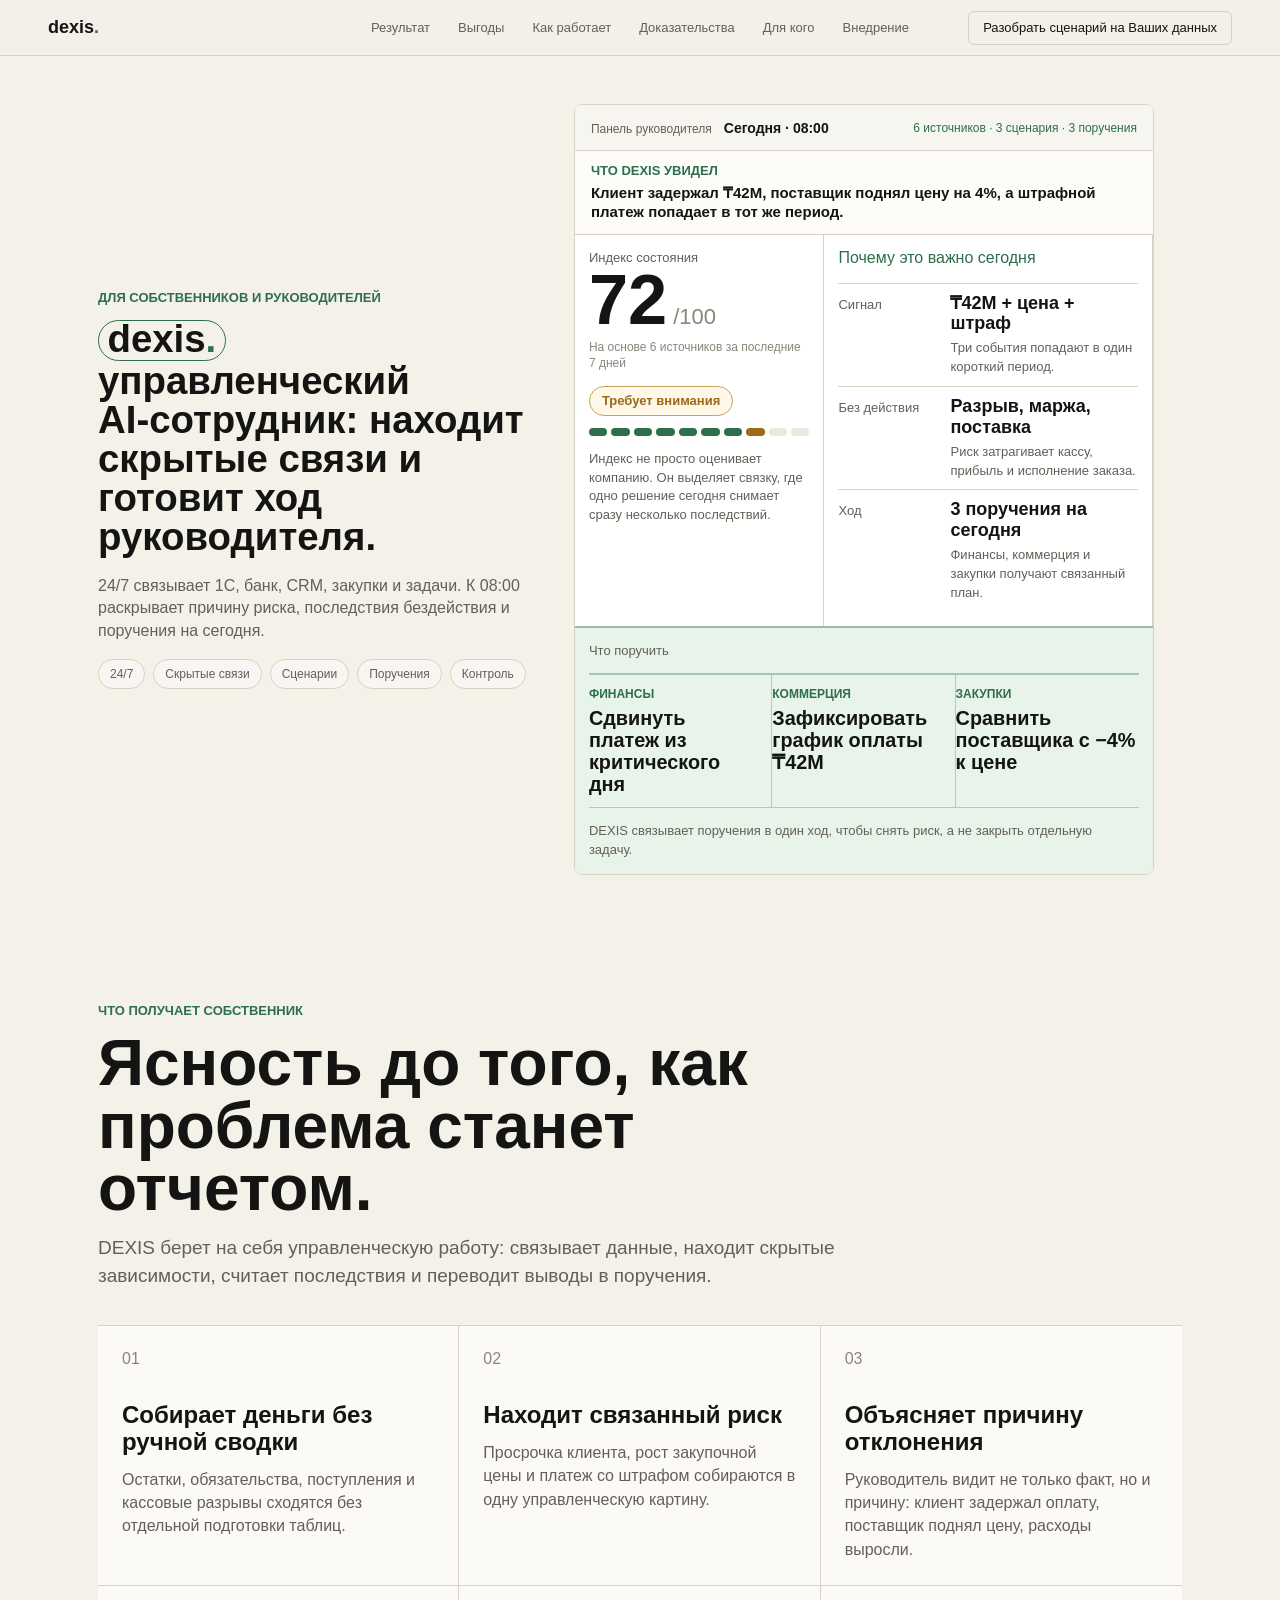
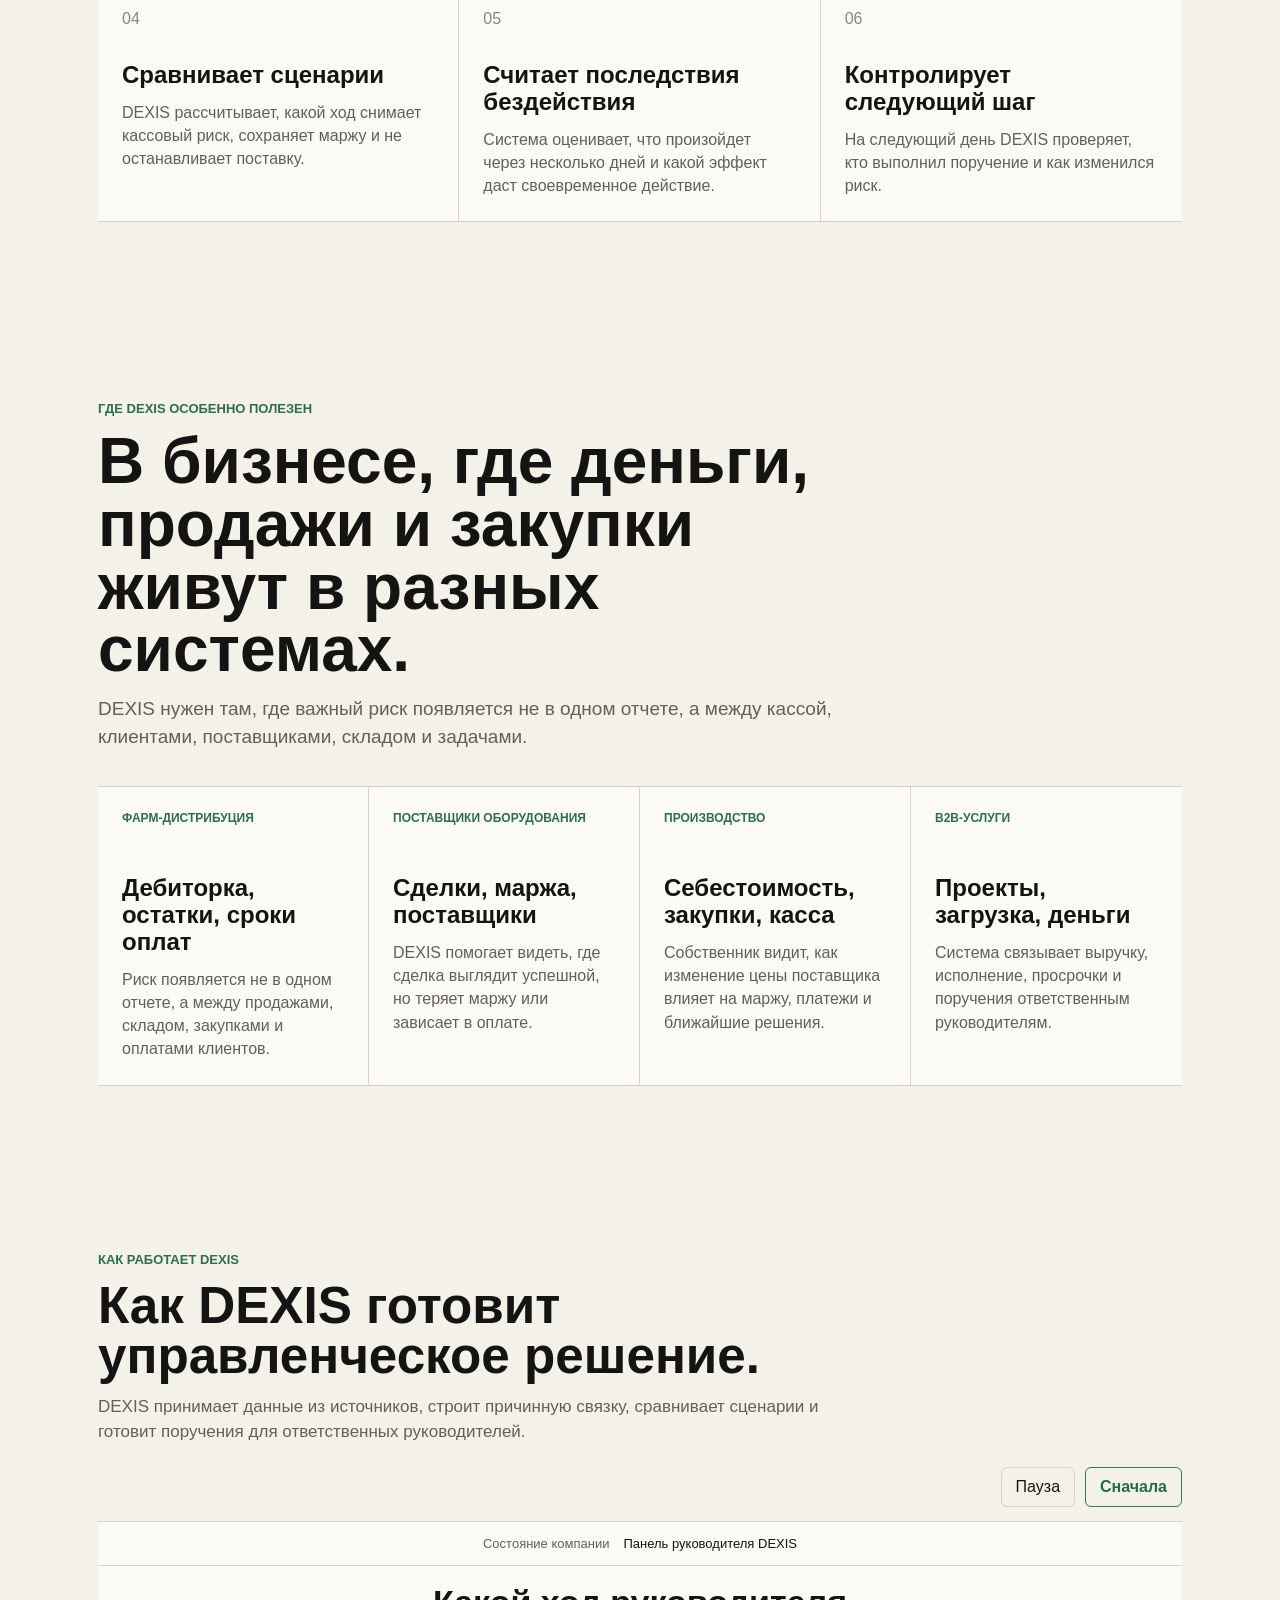
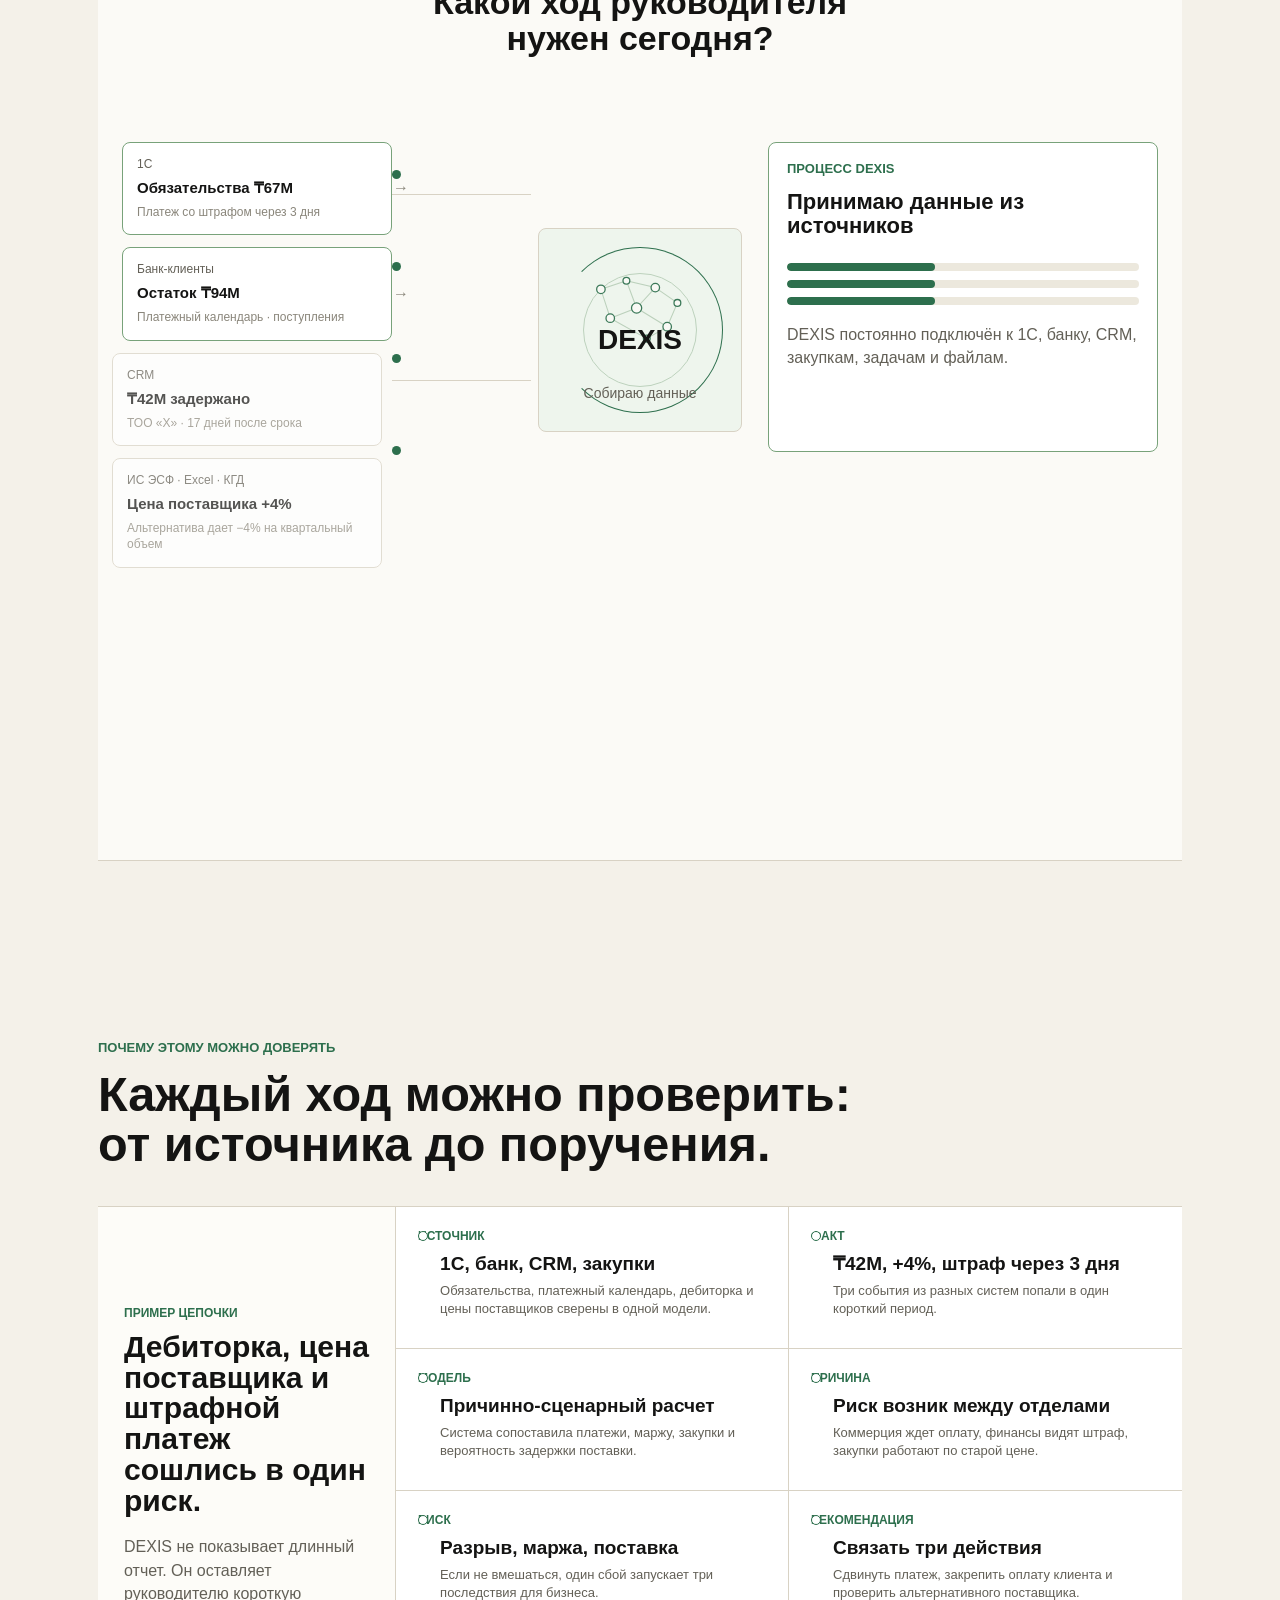
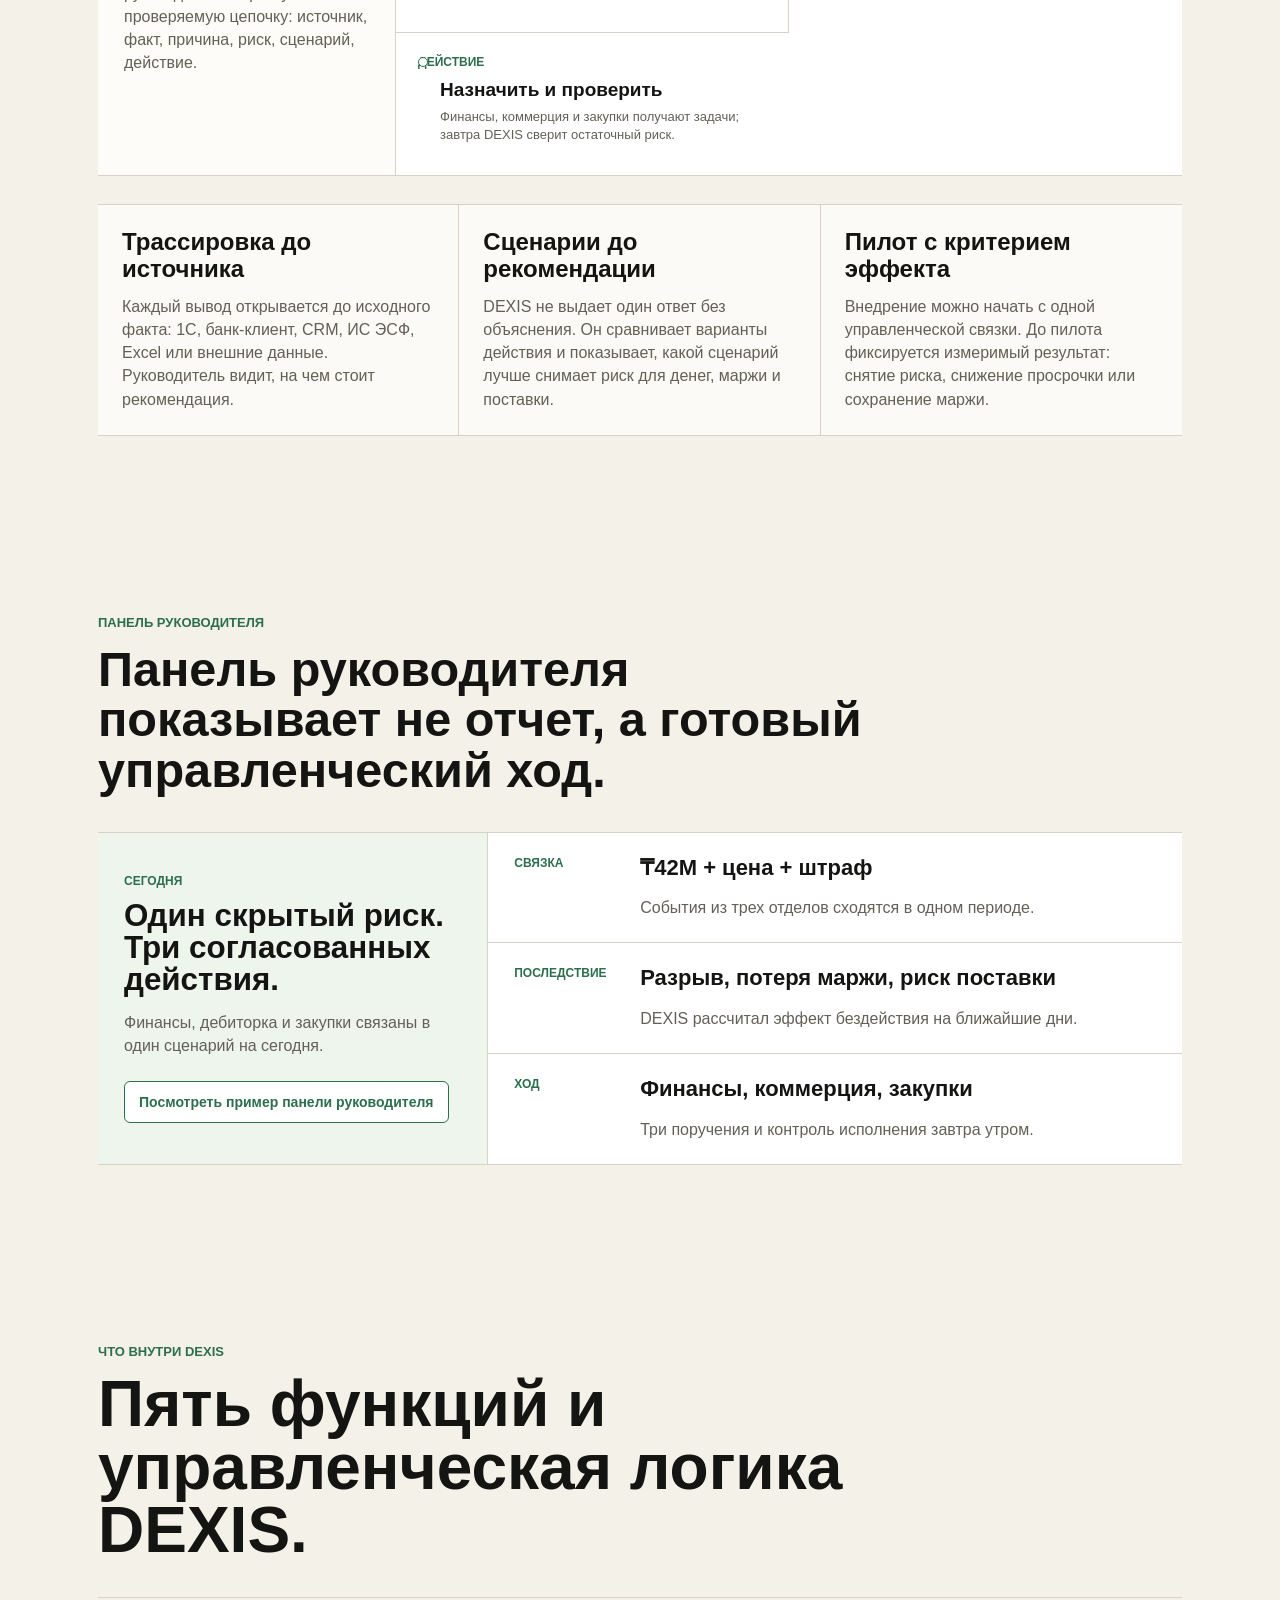
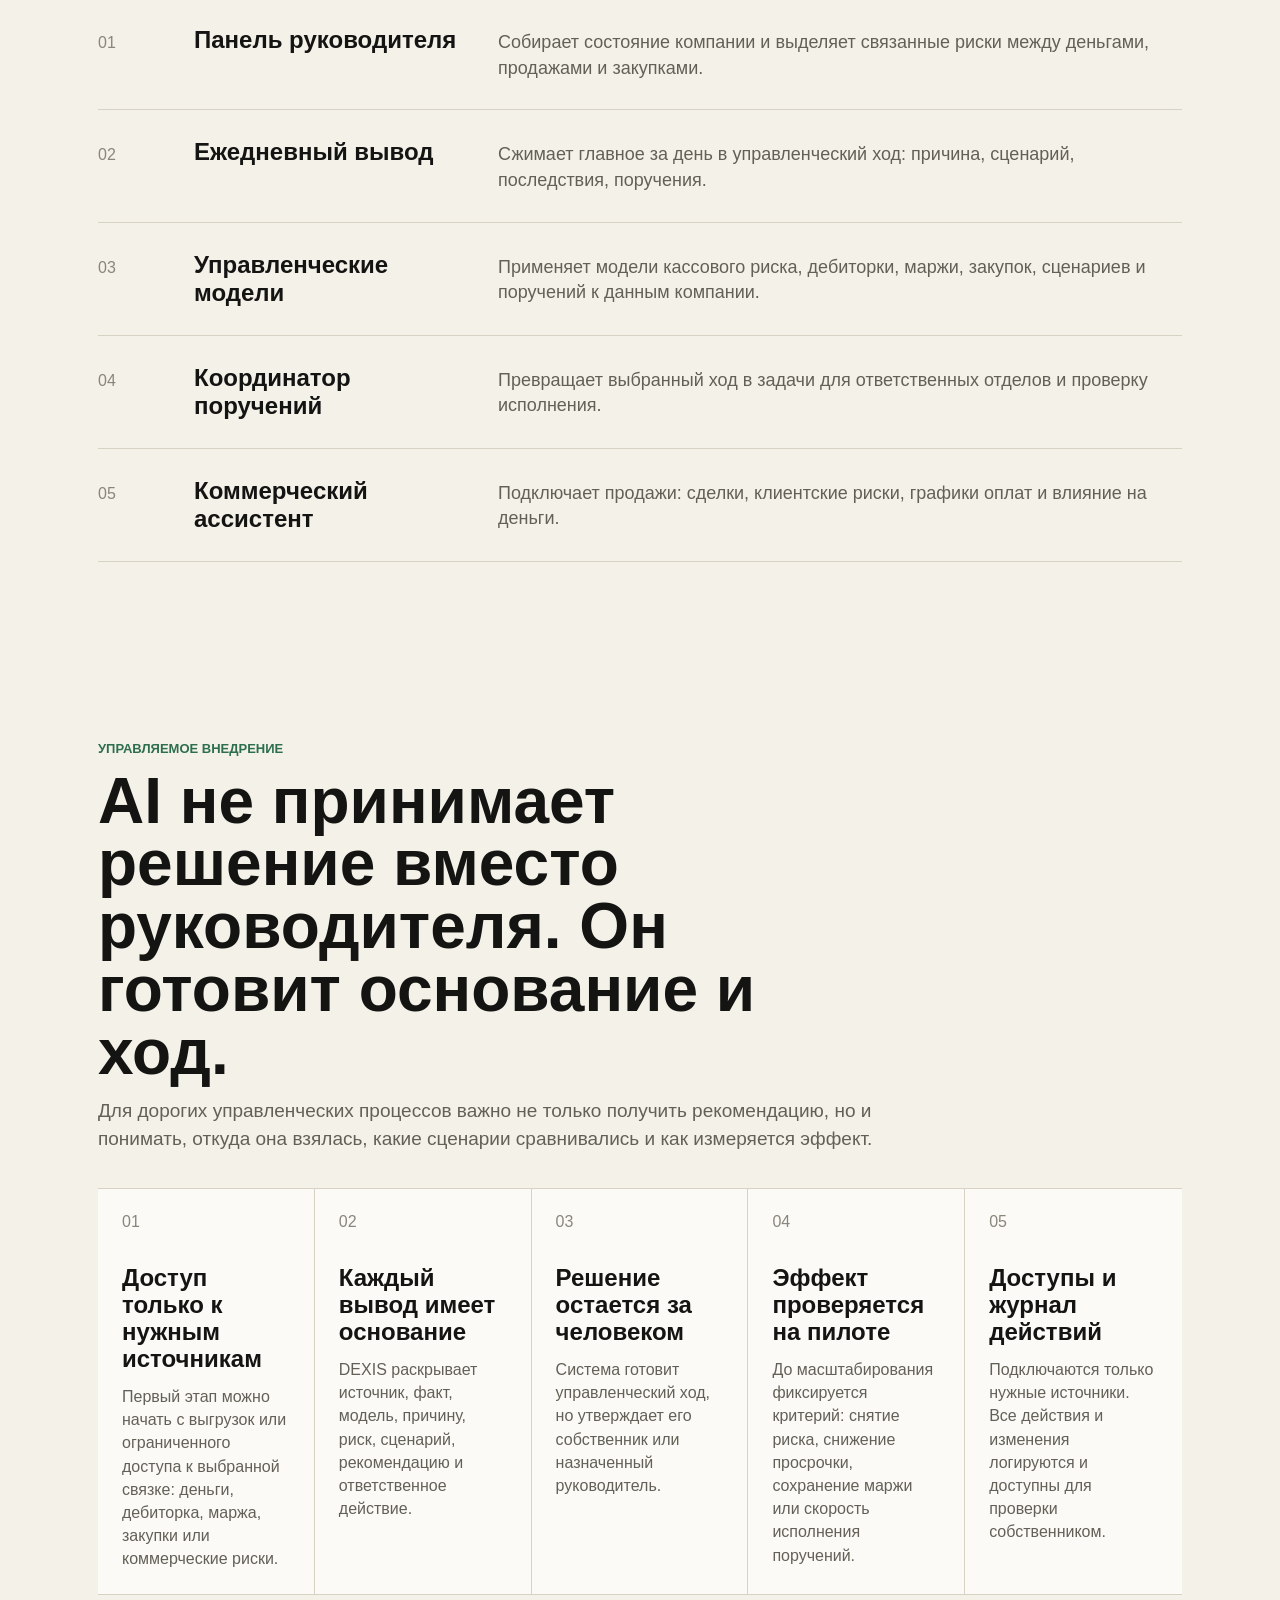
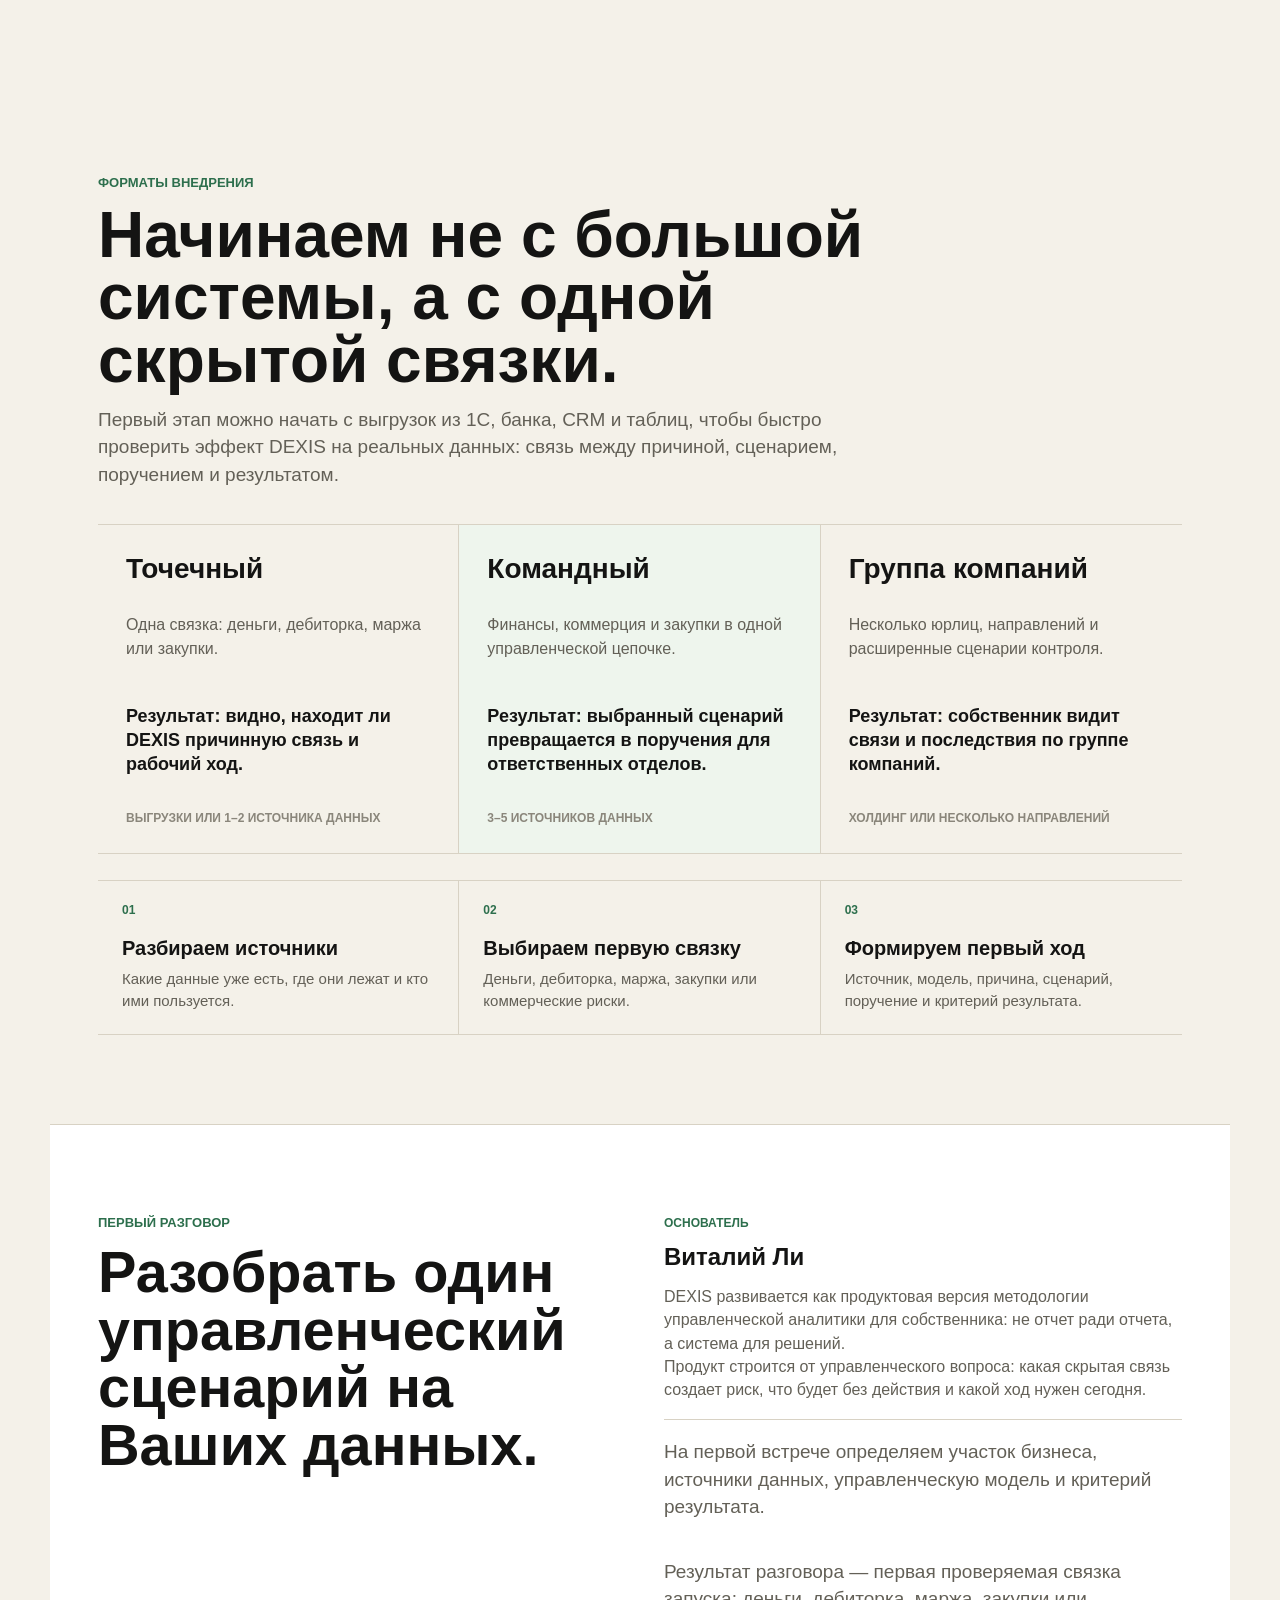
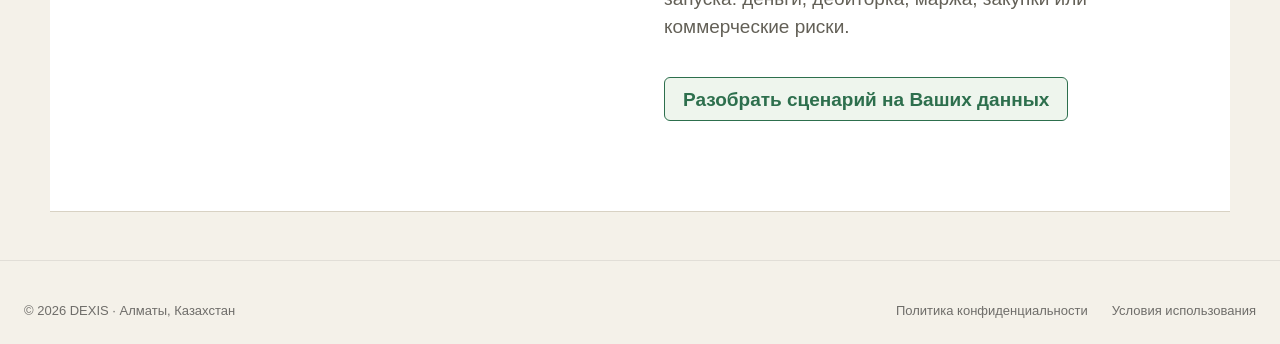
==== commit 1ef28f85: "feat(landing): visual-upgrade-16 — sharper H1 + Index Panel hierarchy Iteration over conversion-1 de" ====
--- a/index.html
+++ b/index.html
@@ -3,8 +3,8 @@
 <head>
   <meta charset="UTF-8">
   <meta name="viewport" content="width=device-width, initial-scale=1.0">
-  <title>DEXIS — ИИ-сотрудник собственника</title>
-  <meta name="description" content="DEXIS — ИИ-сотрудник, который каждый день показывает собственнику, где деньги, где риск и что поручить сегодня. Подключается к 1С, банкам, CRM, ИС ЭСФ и таблицам. Для компаний 50–500 сотрудников в Казахстане.">
+  <title>DEXIS — управленческий AI-сотрудник</title>
+  <meta name="description" content="DEXIS — управленческий AI-сотрудник: 24/7 связывает 1С, банк, CRM, закупки и задачи. К 08:00 находит скрытые связи, раскрывает причину риска и готовит поручения на сегодня. Для собственников и руководителей компаний 50–500 сотрудников в Казахстане.">
   <meta name="theme-color" content="#f4efe6">
   <meta name="robots" content="index, follow">
   <meta name="author" content="DEXIS · Виталий Ли">
@@ -16,22 +16,22 @@
   <meta property="og:type" content="website">
   <meta property="og:locale" content="ru_RU">
   <meta property="og:site_name" content="DEXIS">
-  <meta property="og:title" content="DEXIS — ИИ-сотрудник собственника">
-  <meta property="og:description" content="ИИ-сотрудник, который каждый день показывает собственнику, где деньги, где риск и что поручить сегодня. Для компаний 50–500 сотрудников в Казахстане.">
+  <meta property="og:title" content="DEXIS — управленческий AI-сотрудник">
+  <meta property="og:description" content="24/7 связывает 1С, банк, CRM, закупки и задачи. К 08:00 находит скрытые связи, раскрывает причину риска и готовит поручения на сегодня.">
   <meta property="og:url" content="https://dexis.asia/">
   <meta property="og:image" content="https://dexis.asia/assets/og-image.svg">
   <meta property="og:image:width" content="1200">
   <meta property="og:image:height" content="630">
 
   <meta name="twitter:card" content="summary_large_image">
-  <meta name="twitter:title" content="DEXIS — ИИ-сотрудник собственника">
-  <meta name="twitter:description" content="ИИ-сотрудник, который каждый день показывает собственнику, где деньги, где риск и что поручить сегодня.">
+  <meta name="twitter:title" content="DEXIS — управленческий AI-сотрудник">
+  <meta name="twitter:description" content="24/7 связывает 1С, банк, CRM, закупки и задачи. К 08:00 находит скрытые связи и готовит поручения на сегодня.">
   <meta name="twitter:image" content="https://dexis.asia/assets/og-image.svg">
 
   <link rel="icon" type="image/svg+xml" href="assets/favicon.svg">
 
-  <link rel="stylesheet" href="styles.css?v=conversion-1">
-  <script src="script.js?v=conversion-1" defer charset="UTF-8"></script>
+  <link rel="stylesheet" href="styles.css?v=visual-upgrade-16">
+  <script src="script.js?v=visual-upgrade-16" defer charset="UTF-8"></script>
 
   <style>
     .site-footer { padding: 40px 24px 24px; border-top: 1px solid rgba(0,0,0,0.08); margin-top: 48px; font: 400 13px/1.5 -apple-system, BlinkMacSystemFont, "SF Pro Text", "Segoe UI", sans-serif; color: rgba(0,0,0,0.55); display: flex; flex-wrap: wrap; gap: 16px 32px; justify-content: space-between; align-items: center; }
@@ -54,22 +54,21 @@
       <a href="#fit">Для кого</a>
       <a href="#formats">Внедрение</a>
     </nav>
-    <a class="nav-action" href="#contact">Разобрать первый сценарий</a>
+    <a class="nav-action" href="#contact">Разобрать сценарий на Ваших данных</a>
   </header>
 
   <main id="main">
     <section class="hero" id="top" aria-labelledby="hero-title">
       <div class="hero-copy">
-        <p class="eyebrow">Для собственников компаний 50–500 сотрудников</p>
-        <h1 id="hero-title">ИИ-сотрудник, который каждый день показывает собственнику, где деньги, где риск и что поручить сегодня.</h1>
-        <p class="hero-sub">DEXIS связывает данные из 1С, банков, CRM и таблиц, находит отклонения, объясняет причины и готовит управленческие действия для руководителей. Собственник видит не набор отчетов, а картину компании на сегодня.</p>
-        <div class="hero-assurance" aria-label="Что подключает DEXIS">
-          <span>1С</span>
-          <span>Банк-клиенты</span>
-          <span>CRM</span>
-          <span>Excel</span>
-          <span>ИС ЭСФ</span>
-          <span>Bitrix24 / задачи</span>
+        <p class="eyebrow">Для собственников и руководителей</p>
+        <h1 id="hero-title"><span class="hero-logo-mark">dexis<span>.</span></span> управленческий <span class="no-break">AI-сотрудник</span>: находит скрытые связи и готовит ход руководителя.</h1>
+        <p class="hero-sub">24/7 связывает 1С, банк, CRM, закупки и задачи. К 08:00 раскрывает причину риска, последствия бездействия и поручения на сегодня.</p>
+        <div class="hero-assurance" aria-label="Как работает DEXIS">
+          <span>24/7</span>
+          <span>Скрытые связи</span>
+          <span>Сценарии</span>
+          <span>Поручения</span>
+          <span>Контроль</span>
         </div>
       </div>
 
@@ -80,12 +79,12 @@
               <span>Панель руководителя</span>
               <strong>Сегодня · 08:00</strong>
             </div>
-            <div class="screen-sync">6 источников проверено</div>
+            <div class="screen-sync">6 источников · 3 сценария · 3 поручения</div>
           </div>
 
           <div class="screen-title">
-            <span>Индекс состояния компании на сегодня</span>
-            <strong>DEXIS проверил деньги, дебиторку, закупки и обязательства. Показатель снизился из-за кассового риска, просрочки клиента и резерва в закупках.</strong>
+            <span>Что DEXIS увидел</span>
+            <strong>Клиент задержал ₸42M, поставщик поднял цену на 4%, а штрафной платеж попадает в тот же период.</strong>
           </div>
 
           <div class="health-grid">
@@ -109,34 +108,38 @@
                 <span></span>
                 <span></span>
               </div>
-              <p>Индекс не просто оценивает компанию. Он показывает, где внимание собственника сегодня даст максимальный эффект.</p>
+              <p>Индекс не просто оценивает компанию. Он выделяет связку, где одно решение сегодня снимает сразу несколько последствий.</p>
             </article>
 
             <article class="health-reasons">
-              <p class="kicker">Почему снизился индекс</p>
+              <p class="kicker">Почему это важно сегодня</p>
               <div class="reason-list">
                 <div>
-                  <span>Касса</span>
-                  <strong>Штраф через 3 дня</strong>
-                  <p>Остаток ₸94M против обязательств ₸67M.</p>
+                  <span>Сигнал</span>
+                  <strong>₸42M + цена + штраф</strong>
+                  <p>Три события попадают в один короткий период.</p>
                 </div>
                 <div>
-                  <span>Дебиторка</span>
-                  <strong>₸42M просрочки</strong>
-                  <p>ТОО «Х» держит оплату 17 дней.</p>
+                  <span>Без действия</span>
+                  <strong>Разрыв, маржа, поставка</strong>
+                  <p>Риск затрагивает кассу, прибыль и исполнение заказа.</p>
                 </div>
                 <div>
-                  <span>Закупки</span>
-                  <strong>₸4.8M резерва</strong>
-                  <p>Альтернативный поставщик дает −4%.</p>
+                  <span>Ход</span>
+                  <strong>3 поручения на сегодня</strong>
+                  <p>Финансы, коммерция и закупки получают связанный план.</p>
                 </div>
               </div>
             </article>
 
             <article class="health-action">
-              <p class="kicker">Действие сегодня</p>
-              <strong>Финансам — перенести платеж со штрафом. Коммерции — согласовать оплату ₸42M. Закупкам — проверить альтернативного поставщика.</strong>
-              <p>DEXIS разложил риск на поручения для ответственных руководителей.</p>
+              <p class="kicker">Что поручить</p>
+              <ul class="health-action-list">
+                <li><span>Финансы</span><strong>Сдвинуть платеж из критического дня</strong></li>
+                <li><span>Коммерция</span><strong>Зафиксировать график оплаты ₸42M</strong></li>
+                <li><span>Закупки</span><strong>Сравнить поставщика с −4% к цене</strong></li>
+              </ul>
+              <p>DEXIS связывает поручения в один ход, чтобы снять риск, а не закрыть отдельную задачу.</p>
             </article>
           </div>
         </div>
@@ -147,38 +150,38 @@
       <div class="section-head">
         <p class="eyebrow">Что получает собственник</p>
         <h2 id="benefits-title">Ясность до того, как проблема станет отчетом.</h2>
-        <p>DEXIS берет на себя рутинную управленческую проверку: видит данные, находит отклонения, объясняет причины и переводит выводы в поручения.</p>
+        <p>DEXIS берет на себя управленческую работу: связывает данные, находит скрытые зависимости, считает последствия и переводит выводы в поручения.</p>
       </div>
       <div class="benefit-grid">
         <article>
           <span>01</span>
-          <h3>Видит деньги без ручной сборки</h3>
-          <p>Остатки, обязательства, поступления и кассовые разрывы собираются без отдельной подготовки таблиц.</p>
+          <h3>Собирает деньги без ручной сводки</h3>
+          <p>Остатки, обязательства, поступления и кассовые разрывы сходятся без отдельной подготовки таблиц.</p>
         </article>
         <article>
           <span>02</span>
-          <h3>Получает ранние сигналы риска</h3>
-          <p>Просрочки, падение маржи, зависшие сделки и опасные платежи видны до совещания в конце недели.</p>
+          <h3>Находит связанный риск</h3>
+          <p>Просрочка клиента, рост закупочной цены и платеж со штрафом собираются в одну управленческую картину.</p>
         </article>
         <article>
           <span>03</span>
-          <h3>Понимает причину отклонения</h3>
-          <p>Собственник видит не только факт, но и причину: поставщик поднял цену, клиент задержал оплату, расходы выросли.</p>
+          <h3>Объясняет причину отклонения</h3>
+          <p>Руководитель видит не только факт, но и причину: клиент задержал оплату, поставщик поднял цену, расходы выросли.</p>
         </article>
         <article>
           <span>04</span>
-          <h3>Дает поручения на основе данных</h3>
-          <p>Каждое действие связано с основанием, ответственным руководителем и риском бездействия.</p>
+          <h3>Сравнивает сценарии</h3>
+          <p>DEXIS рассчитывает, какой ход снимает кассовый риск, сохраняет маржу и не останавливает поставку.</p>
         </article>
         <article>
           <span>05</span>
-          <h3>Видит последствия бездействия</h3>
-          <p>DEXIS показывает, что может произойти через несколько дней и какой эффект даст своевременное действие.</p>
+          <h3>Считает последствия бездействия</h3>
+          <p>Система оценивает, что произойдет через несколько дней и какой эффект даст своевременное действие.</p>
         </article>
         <article>
           <span>06</span>
-          <h3>Не зависит от совещаний и памяти</h3>
-          <p>Система не забывает, не устает и не ждет, пока отделы подготовят очередную сводку.</p>
+          <h3>Контролирует следующий шаг</h3>
+          <p>На следующий день DEXIS проверяет, кто выполнил поручение и как изменился риск.</p>
         </article>
       </div>
     </section>
@@ -187,7 +190,7 @@
       <div class="section-head">
         <p class="eyebrow">Где DEXIS особенно полезен</p>
         <h2 id="fit-title">В бизнесе, где деньги, продажи и закупки живут в разных системах.</h2>
-        <p>DEXIS нужен там, где собственник уже не может держать всю управленческую картину в голове, а отчеты приходят позже, чем нужно принимать решение.</p>
+        <p>DEXIS нужен там, где важный риск появляется не в одном отчете, а между кассой, клиентами, поставщиками, складом и задачами.</p>
       </div>
       <div class="fit-grid">
         <article>
@@ -216,8 +219,8 @@
     <section class="work-section" id="work" aria-labelledby="work-title">
       <div class="section-head">
         <p class="eyebrow">Как работает DEXIS</p>
-        <h2 id="work-title">От источников данных к готовому управленческому действию.</h2>
-        <p>DEXIS не просто отображает данные. Он выполняет цепочку работы: принимает информацию из источников, ищет причины, формирует выводы и превращает их в рекомендации.</p>
+        <h2 id="work-title">Как DEXIS готовит управленческое решение.</h2>
+        <p>DEXIS принимает данные из источников, строит причинную связку, сравнивает сценарии и готовит поручения для ответственных руководителей.</p>
       </div>
 
       <div class="flow-controls" aria-label="Управление демонстрацией">
@@ -228,30 +231,30 @@
       <div class="work-stage" data-work-stage aria-live="polite">
         <div class="motion-title">
           <span>Состояние компании</span>
-          <span>Панель собственника DEXIS</span>
-        </div>
-        <p class="motion-question">Что требует внимания собственника сегодня?</p>
+          <span>Панель руководителя DEXIS</span>
+        </div>
+        <p class="motion-question">Какой ход руководителя нужен сегодня?</p>
 
         <div class="data-plane" aria-label="Источники данных">
           <article data-source="1">
             <span>1С</span>
-            <strong>Выручка ₸384M</strong>
-            <p>Расходы ₸267M · обязательства ₸67M</p>
+            <strong>Обязательства ₸67M</strong>
+            <p>Платеж со штрафом через 3 дня</p>
           </article>
           <article data-source="2">
             <span>Банк-клиенты</span>
             <strong>Остаток ₸94M</strong>
-            <p>Платежи · поступления · календарь</p>
+            <p>Платежный календарь · поступления</p>
           </article>
           <article data-source="3">
             <span>CRM</span>
-            <strong>Дебиторка ₸42M</strong>
-            <p>ТОО «Х» · 17 дней просрочки</p>
+            <strong>₸42M задержано</strong>
+            <p>ТОО «Х» · 17 дней после срока</p>
           </article>
           <article data-source="4">
             <span>ИС ЭСФ · Excel · КГД</span>
-            <strong>Поставщики −4%</strong>
-            <p>Альтернативный поставщик · тот же класс качества</p>
+            <strong>Цена поставщика +4%</strong>
+            <p>Альтернатива дает −4% на квартальный объем</p>
           </article>
         </div>
 
@@ -322,24 +325,24 @@
 
         <div class="analysis-plane" aria-label="Выводы DEXIS">
           <article class="analysis-item" data-analysis="1">
-            <span>Финансы</span>
-            <strong>Кассовый разрыв через 3 дня</strong>
-            <p>₸4.2M штраф → план оплат</p>
+            <span>Связка</span>
+            <strong>₸42M, цена +4% и штраф сошлись в один период</strong>
+            <p>Скрытая причина риска</p>
           </article>
           <article class="analysis-item" data-analysis="2">
-            <span>Маржа</span>
-            <strong>Поставщик поднял цену</strong>
-            <p>−1.4 п.п. → пересмотр поставщиков</p>
+            <span>Последствия</span>
+            <strong>Разрыв в кассе, потеря маржи и риск поставки</strong>
+            <p>Эффект бездействия</p>
           </article>
           <article class="analysis-item" data-analysis="3">
-            <span>Дебиторка</span>
-            <strong>ТОО «Х» — 17 дней просрочки</strong>
-            <p>₸42M риск → реструктуризация</p>
+            <span>Сценарии</span>
+            <strong>DEXIS сравнил 3 варианта действия</strong>
+            <p>Ждать оплату · переносить платеж · связать 3 действия</p>
           </article>
           <article class="analysis-item" data-analysis="4">
-            <span>Закупки</span>
-            <strong>Альтернативный поставщик дает −4%</strong>
-            <p>₸4.8M экономия → запросить КП</p>
+            <span>Выбранный ход</span>
+            <strong>Связать оплату, дебиторку и поставщика</strong>
+            <p>План на сегодня</p>
           </article>
         </div>
 
@@ -347,26 +350,31 @@
           <div class="decision-summary">
             <span>Готовое управленческое действие</span>
             <em>Рекомендации</em>
-            <strong>Причина, риск, ответственный и следующий шаг собраны в одно решение.</strong>
+            <strong>Скрытая связка, последствия, выбранный сценарий и контроль собраны в ход руководителя.</strong>
           </div>
           <div class="decision-card-grid">
             <article>
-              <span>Финансовый отдел</span>
-              <strong>План оплат</strong>
-              <p>Приоритет — платежи со штрафом ₸4.2M.</p>
+              <span>Финансы</span>
+              <strong>Сдвинуть платеж</strong>
+              <p>Убрать штрафной платеж из критического дня.</p>
             </article>
             <article>
-              <span>Коммерческий отдел</span>
-              <strong>Дебиторка</strong>
-              <p>Согласовать реструктуризацию ТОО «Х» на 30 дней.</p>
+              <span>Коммерция</span>
+              <strong>Закрепить оплату ₸42M</strong>
+              <p>Получить график поступления от ТОО «Х».</p>
             </article>
             <article>
               <span>Закупки</span>
-              <strong>Поставщик</strong>
-              <p>Запросить КП у АО «Y» на квартальный объем.</p>
+              <strong>Сравнить −4%</strong>
+              <p>Запросить КП у альтернативного поставщика.</p>
+            </article>
+            <article>
+              <span>Контроль</span>
+              <strong>Проверить завтра</strong>
+              <p>Сравнить исполнение поручений с изменением риска.</p>
             </article>
           </div>
-          <p class="delivery-note">Собственник получает не отчет, а готовое действие с причиной, ответственным и риском бездействия.</p>
+          <p class="delivery-note">Руководитель получает не отчет, а выбранный ход с причиной, сценарием, ответственными и контролем исполнения.</p>
         </div>
       </div>
     </section>
@@ -374,90 +382,95 @@
     <section class="proof-section" id="proof" aria-labelledby="proof-title">
       <div class="section-head">
         <p class="eyebrow">Почему этому можно доверять</p>
-        <h2 id="proof-title">Каждый вывод DEXIS можно проверить: источник данных, факт, причина, риск, рекомендация и действие.</h2>
+        <h2 id="proof-title">Каждый ход можно проверить: от источника до поручения.</h2>
       </div>
       <div class="evidence-board" aria-label="Пример доказательной цепочки DEXIS">
         <div class="evidence-source">
           <span>Пример цепочки</span>
-          <h3>Кассовый риск через 3 дня</h3>
-          <p>DEXIS собирает данные из нескольких систем и показывает, почему именно это действие нужно сегодня.</p>
+          <h3>Дебиторка, цена поставщика и штрафной платеж сошлись в один риск.</h3>
+          <p>DEXIS не показывает длинный отчет. Он оставляет руководителю короткую проверяемую цепочку: источник, факт, причина, риск, сценарий, действие.</p>
         </div>
         <div class="evidence-steps">
           <article>
             <span>Источник</span>
-            <strong>Банк-клиент + 1С</strong>
-            <p>DEXIS сверил остаток, календарь платежей и обязательства.</p>
+            <strong>1С, банк, CRM, закупки</strong>
+            <p>Обязательства, платежный календарь, дебиторка и цены поставщиков сверены в одной модели.</p>
           </article>
           <article>
             <span>Факт</span>
-            <strong>Остаток ₸94M против обязательств ₸67M</strong>
-            <p>Через 3 дня стоит платеж, при задержке возникает штраф ₸4.2M.</p>
+            <strong>₸42M, +4%, штраф через 3 дня</strong>
+            <p>Три события из разных систем попали в один короткий период.</p>
+          </article>
+          <article>
+            <span>Модель</span>
+            <strong>Причинно-сценарный расчет</strong>
+            <p>Система сопоставила платежи, маржу, закупки и вероятность задержки поставки.</p>
           </article>
           <article>
             <span>Причина</span>
-            <strong>Поступление задержано</strong>
-            <p>ТОО «Х» держит ₸42M дебиторки уже 17 дней.</p>
+            <strong>Риск возник между отделами</strong>
+            <p>Коммерция ждет оплату, финансы видят штраф, закупки работают по старой цене.</p>
           </article>
           <article>
             <span>Риск</span>
-            <strong>Кассовый разрыв через 3 дня</strong>
-            <p>Если поступление не согласовать, платеж со штрафом попадет в критический день.</p>
+            <strong>Разрыв, маржа, поставка</strong>
+            <p>Если не вмешаться, один сбой запускает три последствия для бизнеса.</p>
           </article>
           <article>
             <span>Рекомендация</span>
-            <strong>Перенести платеж и ускорить поступление</strong>
-            <p>DEXIS предлагает связать план оплат с коммерческим действием по клиенту.</p>
+            <strong>Связать три действия</strong>
+            <p>Сдвинуть платеж, закрепить оплату клиента и проверить альтернативного поставщика.</p>
           </article>
           <article>
             <span>Действие</span>
-            <strong>Закрепить ответственных</strong>
-            <p>Финансы готовят план оплат, коммерция согласует реструктуризацию.</p>
+            <strong>Назначить и проверить</strong>
+            <p>Финансы, коммерция и закупки получают задачи; завтра DEXIS сверит остаточный риск.</p>
           </article>
         </div>
       </div>
       <div class="proof-grid">
         <article>
-          <h3>Источники данных</h3>
-          <p>1С, банк-клиенты, CRM, ИС ЭСФ, Excel и внешние данные. DEXIS не просит верить “на слово”: каждый вывод можно открыть до исходного факта.</p>
-        </article>
-        <article>
-          <h3>Логика вывода</h3>
-          <p>Источник → факт → причина → риск → рекомендация → ответственное действие. Собственник видит, почему система предлагает именно этот шаг.</p>
-        </article>
-        <article>
-          <h3>Проверка на одном участке бизнеса</h3>
-          <p>До запуска фиксируется критерий эффекта: скорость реакции, снижение просрочки, экономия или качество управленческой ясности.</p>
+          <h3>Трассировка до источника</h3>
+          <p>Каждый вывод открывается до исходного факта: 1С, банк-клиент, CRM, ИС ЭСФ, Excel или внешние данные. Руководитель видит, на чем стоит рекомендация.</p>
+        </article>
+        <article>
+          <h3>Сценарии до рекомендации</h3>
+          <p>DEXIS не выдает один ответ без объяснения. Он сравнивает варианты действия и показывает, какой сценарий лучше снимает риск для денег, маржи и поставки.</p>
+        </article>
+        <article>
+          <h3>Пилот с критерием эффекта</h3>
+          <p>Внедрение можно начать с одной управленческой связки. До пилота фиксируется измеримый результат: снятие риска, снижение просрочки или сохранение маржи.</p>
         </article>
       </div>
     </section>
 
     <section class="owner-panel-section" id="owner-panel" aria-labelledby="owner-panel-title">
       <div class="section-head">
-        <p class="eyebrow">Панель собственника</p>
-        <h2 id="owner-panel-title">DEXIS показывает не больше данных. Он показывает, где нужно решение.</h2>
+        <p class="eyebrow">Панель руководителя</p>
+        <h2 id="owner-panel-title">Панель руководителя показывает не отчет, а готовый управленческий ход.</h2>
       </div>
       <div class="owner-panel">
         <div class="owner-panel-main">
           <span>Сегодня</span>
-          <strong>3 вопроса требуют решения собственника</strong>
-          <p>Финансы, дебиторка и закупки связаны в один управленческий сценарий.</p>
-          <a class="panel-demo-link" href="director-panel-demo.html">Посмотреть пример панели руководителя</a>
+          <strong>Один скрытый риск. Три согласованных действия.</strong>
+          <p>Финансы, дебиторка и закупки связаны в один сценарий на сегодня.</p>
+          <a class="panel-demo-link" href="director-panel-demo.html?v=visual-upgrade-16">Посмотреть пример панели руководителя</a>
         </div>
         <div class="owner-panel-list">
           <article>
-            <span>Деньги</span>
-            <strong>Кассовый разрыв через 3 дня</strong>
-            <p>Рекомендация: перенести оплату и согласовать поступление.</p>
-          </article>
-          <article>
-            <span>Риск</span>
-            <strong>₸42M дебиторки держит клиент</strong>
-            <p>Рекомендация: реструктуризация на 30 дней с ответственным.</p>
-          </article>
-          <article>
-            <span>Резерв</span>
-            <strong>₸4.8M экономии в закупках</strong>
-            <p>Рекомендация: запросить КП у альтернативного поставщика.</p>
+            <span>Связка</span>
+            <strong>₸42M + цена + штраф</strong>
+            <p>События из трех отделов сходятся в одном периоде.</p>
+          </article>
+          <article>
+            <span>Последствие</span>
+            <strong>Разрыв, потеря маржи, риск поставки</strong>
+            <p>DEXIS рассчитал эффект бездействия на ближайшие дни.</p>
+          </article>
+          <article>
+            <span>Ход</span>
+            <strong>Финансы, коммерция, закупки</strong>
+            <p>Три поручения и контроль исполнения завтра утром.</p>
           </article>
         </div>
       </div>
@@ -466,33 +479,33 @@
     <section class="modules-section" id="modules" aria-labelledby="modules-title">
       <div class="section-head">
         <p class="eyebrow">Что внутри DEXIS</p>
-        <h2 id="modules-title">Пять функций ИИ-сотрудника.</h2>
+        <h2 id="modules-title">Пять функций и управленческая логика DEXIS.</h2>
       </div>
       <div class="module-list">
         <article>
           <span>01</span>
-          <h3>Панель собственника</h3>
-          <p>Показывает состояние компании: деньги, риски, маржа, дебиторка, закупки.</p>
+          <h3>Панель руководителя</h3>
+          <p>Собирает состояние компании и выделяет связанные риски между деньгами, продажами и закупками.</p>
         </article>
         <article>
           <span>02</span>
           <h3>Ежедневный вывод</h3>
-          <p>Сжимает главное за день в управленческое резюме для собственника.</p>
+          <p>Сжимает главное за день в управленческий ход: причина, сценарий, последствия, поручения.</p>
         </article>
         <article>
           <span>03</span>
-          <h3>Управленческий аналитик</h3>
-          <p>Находит причины отклонений и отвечает на вопросы по данным компании.</p>
+          <h3>Управленческие модели</h3>
+          <p>Применяет модели кассового риска, дебиторки, маржи, закупок, сценариев и поручений к данным компании.</p>
         </article>
         <article>
           <span>04</span>
           <h3>Координатор поручений</h3>
-          <p>Превращает решение в задачу для ответственного отдела.</p>
+          <p>Превращает выбранный ход в задачи для ответственных отделов и проверку исполнения.</p>
         </article>
         <article>
           <span>05</span>
           <h3>Коммерческий ассистент</h3>
-          <p>Подключает продажи: лиды, сделки, клиентские риски и скорость реакции.</p>
+          <p>Подключает продажи: сделки, клиентские риски, графики оплат и влияние на деньги.</p>
         </article>
       </div>
     </section>
@@ -500,29 +513,29 @@
     <section class="trust-section" id="trust" aria-labelledby="trust-title">
       <div class="section-head">
         <p class="eyebrow">Управляемое внедрение</p>
-        <h2 id="trust-title">ИИ не принимает решения вместо собственника. Он готовит основание для решения.</h2>
-        <p>Для дорогих управленческих процессов важно не только получить рекомендацию, но и понимать, откуда она взялась, кто ее проверяет и как измеряется эффект.</p>
+        <h2 id="trust-title">AI не принимает решение вместо руководителя. Он готовит основание и ход.</h2>
+        <p>Для дорогих управленческих процессов важно не только получить рекомендацию, но и понимать, откуда она взялась, какие сценарии сравнивались и как измеряется эффект.</p>
       </div>
       <div class="trust-grid">
         <article>
           <span>01</span>
           <h3>Доступ только к нужным источникам</h3>
-          <p>Первый этап ограничивается выбранным сценарием: деньги, дебиторка, маржа, закупки или коммерческие риски.</p>
+          <p>Первый этап можно начать с выгрузок или ограниченного доступа к выбранной связке: деньги, дебиторка, маржа, закупки или коммерческие риски.</p>
         </article>
         <article>
           <span>02</span>
           <h3>Каждый вывод имеет основание</h3>
-          <p>DEXIS показывает источник, факт, причину, риск, рекомендацию и ответственное действие.</p>
+          <p>DEXIS раскрывает источник, факт, модель, причину, риск, сценарий, рекомендацию и ответственное действие.</p>
         </article>
         <article>
           <span>03</span>
           <h3>Решение остается за человеком</h3>
-          <p>Система готовит управленческое действие, но утверждает его собственник или назначенный руководитель.</p>
+          <p>Система готовит управленческий ход, но утверждает его собственник или назначенный руководитель.</p>
         </article>
         <article>
           <span>04</span>
           <h3>Эффект проверяется на пилоте</h3>
-          <p>До масштабирования фиксируется критерий: скорость реакции, снижение просрочки, экономия или качество управленческой ясности.</p>
+          <p>До масштабирования фиксируется критерий: снятие риска, снижение просрочки, сохранение маржи или скорость исполнения поручений.</p>
         </article>
         <article>
           <span>05</span>
@@ -535,26 +548,26 @@
     <section class="formats-section" id="formats" aria-labelledby="formats-title">
       <div class="section-head">
         <p class="eyebrow">Форматы внедрения</p>
-        <h2 id="formats-title">Начинаем не с большой системы, а с одного управленческого сценария.</h2>
-        <p>Первый этап нужен, чтобы быстро проверить эффект DEXIS на реальных данных: ясность, действие и измеримый результат.</p>
+        <h2 id="formats-title">Начинаем не с большой системы, а с одной скрытой связки.</h2>
+        <p>Первый этап можно начать с выгрузок из 1С, банка, CRM и таблиц, чтобы быстро проверить эффект DEXIS на реальных данных: связь между причиной, сценарием, поручением и результатом.</p>
       </div>
       <div class="format-grid">
         <article>
           <h3>Точечный</h3>
-          <p>Один управленческий сценарий: деньги, дебиторка или маржа.</p>
-          <strong>Результат: на пилоте видно, дает ли DEXIS управленческий эффект.</strong>
-          <span>1–2 источника данных</span>
+          <p>Одна связка: деньги, дебиторка, маржа или закупки.</p>
+          <strong>Результат: видно, находит ли DEXIS причинную связь и рабочий ход.</strong>
+          <span>выгрузки или 1–2 источника данных</span>
         </article>
         <article class="selected-format">
           <h3>Командный</h3>
-          <p>Финансы, коммерция и закупки в одной системе.</p>
-          <strong>Результат: выводы превращаются в поручения для ответственных отделов.</strong>
+          <p>Финансы, коммерция и закупки в одной управленческой цепочке.</p>
+          <strong>Результат: выбранный сценарий превращается в поручения для ответственных отделов.</strong>
           <span>3–5 источников данных</span>
         </article>
         <article>
           <h3>Группа компаний</h3>
-          <p>Несколько юрлиц, направлений и расширенные сценарии поручений.</p>
-          <strong>Результат: собственник видит единую картину по группе компаний.</strong>
+          <p>Несколько юрлиц, направлений и расширенные сценарии контроля.</p>
+          <strong>Результат: собственник видит связи и последствия по группе компаний.</strong>
           <span>холдинг или несколько направлений</span>
         </article>
       </div>
@@ -566,13 +579,13 @@
         </article>
         <article>
           <span>02</span>
-          <strong>Выбираем первый сценарий</strong>
+          <strong>Выбираем первую связку</strong>
           <p>Деньги, дебиторка, маржа, закупки или коммерческие риски.</p>
         </article>
         <article>
           <span>03</span>
-          <strong>Показываем первый результат</strong>
-          <p>Вывод, причина, рекомендация, поручение и критерий результата.</p>
+          <strong>Формируем первый ход</strong>
+          <p>Источник, модель, причина, сценарий, поручение и критерий результата.</p>
         </article>
       </div>
     </section>
@@ -580,18 +593,18 @@
     <section class="founder-section" id="contact" aria-labelledby="contact-title">
       <div>
         <p class="eyebrow">Первый разговор</p>
-        <h2 id="contact-title">Разобрать первый управленческий сценарий.</h2>
+        <h2 id="contact-title">Разобрать один управленческий сценарий на Ваших данных.</h2>
       </div>
       <div class="founder-facts">
         <div class="founder-profile">
           <span>Основатель</span>
           <strong>Виталий Ли</strong>
           <p>DEXIS развивается как продуктовая версия методологии управленческой аналитики для собственника: не отчет ради отчета, а система для решений.</p>
-          <p>Продукт строится от управленческого вопроса собственника, а не от витрины показателей: где деньги, где риск, кому что поручить сегодня.</p>
-        </div>
-        <p>На первой встрече определяем участок бизнеса, источники данных и критерий результата.</p>
-        <p>Результат разговора — понятный сценарий запуска: деньги, дебиторка, маржа, закупки или коммерческие риски.</p>
-        <a href="https://t.me/leevitaliy">Разобрать первый сценарий</a>
+          <p>Продукт строится от управленческого вопроса: какая скрытая связь создает риск, что будет без действия и какой ход нужен сегодня.</p>
+        </div>
+        <p>На первой встрече определяем участок бизнеса, источники данных, управленческую модель и критерий результата.</p>
+        <p>Результат разговора — первая проверяемая связка запуска: деньги, дебиторка, маржа, закупки или коммерческие риски.</p>
+        <a href="https://t.me/leevitaliy">Разобрать сценарий на Ваших данных</a>
       </div>
     </section>
   </main>
--- a/styles.css
+++ b/styles.css
@@ -20,6 +20,7 @@
 html {
   scroll-behavior: smooth;
   scroll-padding-top: 72px;
+  overflow-x: hidden;
 }
 
 body {
@@ -119,16 +120,17 @@
 }
 
 .hero {
-  min-height: calc(100svh - 96px);
-  display: grid;
-  align-content: center;
-  gap: clamp(18px, 2vw, 26px);
-  padding-top: clamp(34px, 4vw, 44px);
-  padding-bottom: clamp(18px, 2vw, 24px);
+  min-height: min(840px, calc(100svh - 96px));
+  display: grid;
+  grid-template-columns: minmax(420px, 0.94fr) minmax(580px, 1.06fr);
+  align-items: center;
+  gap: clamp(26px, 2.8vw, 36px);
+  padding-top: clamp(34px, 4vw, 48px);
+  padding-bottom: clamp(28px, 3vw, 42px);
 }
 
 .hero-copy {
-  max-width: 1040px;
+  max-width: 500px;
 }
 
 .eyebrow {
@@ -146,26 +148,46 @@
 }
 
 h1 {
-  max-width: 1080px;
+  max-width: 580px;
   margin-bottom: 18px;
-  font-size: clamp(42px, 4.45vw, 56px);
-  line-height: 1;
+  font-size: clamp(36px, 3vw, 46px);
+  line-height: 1.02;
   font-weight: 650;
 }
 
+.hero-logo-mark {
+  display: inline-flex;
+  align-items: baseline;
+  margin-right: 0.08em;
+  border: 1.5px solid var(--accent);
+  border-radius: 999px;
+  padding: 0 0.22em 0.04em;
+  color: var(--text);
+  line-height: 0.96;
+  white-space: nowrap;
+}
+
+.hero-logo-mark span {
+  color: var(--accent);
+}
+
+.no-break {
+  white-space: nowrap;
+}
+
 .hero-sub {
-  max-width: 680px;
+  max-width: 460px;
   margin-bottom: 0;
   color: var(--muted);
-  font-size: clamp(18px, 1.55vw, 21px);
-  line-height: 1.36;
+  font-size: clamp(16px, 1.25vw, 18px);
+  line-height: 1.42;
 }
 
 .hero-assurance {
   display: flex;
   flex-wrap: wrap;
   gap: 8px;
-  margin-top: 18px;
+  margin-top: 16px;
 }
 
 .hero-assurance span {
@@ -190,6 +212,7 @@
 
 .hero-snapshot {
   background: var(--surface-2);
+  width: 100%;
 }
 
 .health-panel {
@@ -237,7 +260,7 @@
   display: flex;
   justify-content: space-between;
   gap: 24px;
-  padding: 14px 16px;
+  padding: 12px 16px;
   border-bottom: 1px solid var(--line);
   background: #fdfcf8;
 }
@@ -252,9 +275,18 @@
 .screen-title strong {
   max-width: 560px;
   color: var(--text);
-  font-size: 16px;
+  font-size: 15px;
   font-weight: 620;
   line-height: 1.25;
+}
+
+.hero-snapshot .screen-title {
+  display: grid;
+  gap: 6px;
+}
+
+.hero-snapshot .screen-title strong {
+  max-width: none;
 }
 
 .dashboard-top {
@@ -286,11 +318,26 @@
   grid-template-columns: minmax(300px, 0.95fr) minmax(360px, 1.3fr) minmax(250px, 0.78fr);
 }
 
+.hero-snapshot .health-grid {
+  grid-template-columns: minmax(210px, 0.76fr) minmax(300px, 1fr);
+}
+
 .health-grid > article {
   min-height: 206px;
   padding: 14px;
   border-right: 1px solid var(--line);
   background: var(--surface-2);
+}
+
+.hero-snapshot .health-grid > article {
+  min-height: 186px;
+}
+
+.hero-snapshot .health-action {
+  grid-column: 1 / -1;
+  min-height: 142px;
+  border-top: 2px solid rgba(45, 111, 77, 0.42);
+  background: #e8f3ea !important;
 }
 
 .health-grid > article:last-child {
@@ -421,6 +468,42 @@
   font-weight: 630;
 }
 
+.health-action-list {
+  display: grid;
+  grid-template-columns: repeat(3, 1fr);
+  gap: 0;
+  margin: 12px 0 14px;
+  padding: 0;
+  list-style: none;
+  border-top: 2px solid rgba(45, 111, 77, 0.34);
+  border-bottom: 1px solid rgba(45, 111, 77, 0.3);
+}
+
+.health-action-list li {
+  padding: 12px 14px 12px 0;
+  border-right: 1px solid rgba(45, 111, 77, 0.28);
+}
+
+.health-action-list li:last-child {
+  border-right: 0;
+  padding-right: 0;
+}
+
+.health-action-list span {
+  display: block;
+  margin-bottom: 6px;
+  color: var(--accent);
+  font-size: 12px;
+  font-weight: 650;
+  text-transform: uppercase;
+}
+
+.health-action-list strong {
+  margin: 0;
+  font-size: clamp(19px, 1.55vw, 23px);
+  line-height: 1.12;
+}
+
 .dashboard-grid {
   display: grid;
   grid-template-columns: 1.45fr repeat(3, 1fr);
@@ -511,6 +594,13 @@
   font-size: clamp(38px, 5vw, 72px);
   line-height: 0.98;
   font-weight: 640;
+}
+
+.proof-section .section-head h2,
+.owner-panel-section .section-head h2 {
+  max-width: 820px;
+  font-size: clamp(36px, 3.8vw, 54px);
+  line-height: 1.04;
 }
 
 .section-head p:not(.eyebrow) {
@@ -608,18 +698,20 @@
 
 .evidence-board {
   display: grid;
-  grid-template-columns: 0.72fr 1fr;
+  grid-template-columns: minmax(290px, 0.55fr) minmax(0, 1.45fr);
   border-top: 1px solid var(--line);
   border-bottom: 1px solid var(--line);
   background: var(--surface-2);
 }
 
 .evidence-source {
-  min-height: 360px;
-  display: grid;
-  align-content: end;
-  padding: 28px;
+  min-height: 0;
+  display: grid;
+  align-content: center;
+  gap: 0;
+  padding: 26px 26px 28px;
   border-right: 1px solid var(--line);
+  border-bottom: 0;
   background: #fdfcf8;
 }
 
@@ -635,74 +727,72 @@
 }
 
 .evidence-source h3 {
-  max-width: 360px;
-  margin: 14px 0 12px;
-  font-size: clamp(31px, 3.1vw, 44px);
-  line-height: 1;
+  max-width: 440px;
+  margin: 12px 0 0;
+  font-size: clamp(25px, 2.35vw, 36px);
+  line-height: 1.03;
   font-weight: 640;
 }
 
 .evidence-source p {
-  max-width: 420px;
-  margin: 0;
-  color: var(--muted);
-  font-size: 17px;
+  max-width: 390px;
+  margin: 18px 0 0;
+  color: var(--muted);
+  font-size: 16px;
   line-height: 1.45;
 }
 
 .evidence-steps {
   display: grid;
+  grid-template-columns: repeat(2, minmax(0, 1fr));
 }
 
 .evidence-steps article {
   position: relative;
-  min-height: 120px;
-  padding: 26px 28px 26px 74px;
+  min-height: 142px;
+  padding: 22px 22px 18px;
+  border-right: 1px solid var(--line);
   border-bottom: 1px solid var(--line);
 }
 
+.evidence-steps article:nth-child(2n),
 .evidence-steps article:last-child {
-  border-bottom: 0;
+  border-right: 0;
 }
 
 .evidence-steps article::before {
   content: "";
   position: absolute;
-  top: 31px;
-  left: 28px;
-  width: 18px;
-  height: 18px;
+  top: 24px;
+  left: 22px;
+  width: 8px;
+  height: 8px;
   border: 1px solid var(--accent);
   border-radius: 50%;
-  background: #eef5ed;
+  background: var(--surface-2);
 }
 
 .evidence-steps article::after {
-  content: "";
-  position: absolute;
-  top: 50px;
-  bottom: -1px;
-  left: 37px;
-  border-left: 1px solid var(--line);
-}
-
-.evidence-steps article:last-child::after {
   display: none;
+}
+
+.evidence-steps article:nth-last-child(-n + 2) {
+  border-bottom: 0;
 }
 
 .evidence-steps strong {
   display: block;
-  margin: 8px 0 8px;
-  font-size: 22px;
-  line-height: 1.15;
+  margin: 10px 0 8px 22px;
+  font-size: 19px;
+  line-height: 1.12;
 }
 
 .evidence-steps p {
   max-width: 620px;
-  margin: 0;
-  color: var(--muted);
-  font-size: 16px;
-  line-height: 1.45;
+  margin: 0 0 0 22px;
+  color: var(--muted);
+  font-size: 13px;
+  line-height: 1.4;
 }
 
 .proof-grid {
@@ -711,17 +801,17 @@
 
 .owner-panel {
   display: grid;
-  grid-template-columns: minmax(320px, 0.8fr) 1fr;
+  grid-template-columns: minmax(310px, 0.72fr) minmax(0, 1.28fr);
   border-top: 1px solid var(--line);
   border-bottom: 1px solid var(--line);
   background: var(--surface-2);
 }
 
 .owner-panel-main {
-  min-height: 360px;
-  display: grid;
-  align-content: end;
-  padding: 28px;
+  min-height: 280px;
+  display: grid;
+  align-content: center;
+  padding: 26px;
   border-right: 1px solid var(--line);
   background: #eef5ed;
 }
@@ -738,10 +828,10 @@
 
 .owner-panel-main strong {
   display: block;
-  max-width: 420px;
+  max-width: 390px;
   margin: 12px 0 14px;
-  font-size: clamp(30px, 3vw, 44px);
-  line-height: 1;
+  font-size: clamp(29px, 2.45vw, 38px);
+  line-height: 1.03;
   font-weight: 640;
 }
 
@@ -775,11 +865,16 @@
 
 .owner-panel-list article {
   display: grid;
-  grid-template-columns: 118px 1fr;
-  gap: 22px;
-  align-items: baseline;
-  padding: 28px;
+  grid-template-columns: 108px 1fr;
+  gap: 18px;
+  align-items: start;
+  padding: 23px 26px;
   border-bottom: 1px solid var(--line);
+}
+
+.owner-panel-list article p {
+  grid-column: 2;
+  margin-top: -10px;
 }
 
 .owner-panel-list article:last-child {
@@ -789,7 +884,7 @@
 .owner-panel-list strong {
   display: block;
   margin-bottom: 8px;
-  font-size: 24px;
+  font-size: 22px;
   line-height: 1.12;
 }
 
@@ -825,9 +920,22 @@
   cursor: pointer;
 }
 
+.control-button[data-action="replay"] {
+  border-color: #2f7d50;
+  color: #1f6f45;
+  font-weight: 620;
+}
+
+.control-button[data-action="replay"]:hover,
+.control-button[data-action="replay"]:focus-visible {
+  background: #eef5ed;
+  border-color: #1f6f45;
+}
+
 .work-stage {
   position: relative;
-  min-height: 690px;
+  min-height: 940px;
+  --motion-main-top: 220px;
   overflow: hidden;
   border-top: 1px solid var(--line);
   border-bottom: 1px solid var(--line);
@@ -869,7 +977,7 @@
 
 .data-plane {
   position: absolute;
-  top: 128px;
+  top: var(--motion-main-top);
   left: 24px;
   display: grid;
   gap: 12px;
@@ -912,7 +1020,7 @@
 
 .data-streams {
   position: absolute;
-  top: 128px;
+  top: var(--motion-main-top);
   left: calc(24px + 270px);
   width: calc(50% - 24px - 270px - 109px);
   height: 390px;
@@ -922,7 +1030,7 @@
 
 .output-streams {
   position: absolute;
-  top: 128px;
+  top: var(--motion-main-top);
   left: calc(50% + 102px);
   width: calc(100% - 50% - 102px - 420px);
   height: 390px;
@@ -1012,7 +1120,7 @@
 
 .worker-core {
   position: absolute;
-  top: 214px;
+  top: calc(var(--motion-main-top) + 86px);
   left: 50%;
   width: 204px;
   min-height: 204px;
@@ -1119,7 +1227,7 @@
 
 .analysis-plane {
   position: absolute;
-  top: 128px;
+  top: var(--motion-main-top);
   right: 24px;
   display: grid;
   gap: 12px;
@@ -1129,7 +1237,7 @@
 
 .thinking-panel {
   position: absolute;
-  top: 128px;
+  top: var(--motion-main-top);
   right: 24px;
   width: min(390px, calc(100% - 610px));
   min-height: 310px;
@@ -1240,16 +1348,18 @@
 .decision-output {
   position: absolute;
   right: 24px;
-  bottom: 16px;
+  bottom: 18px;
   left: 24px;
   display: grid;
-  gap: 10px;
+  grid-template-columns: minmax(260px, 0.72fr) minmax(0, 1fr);
+  align-items: stretch;
+  gap: 12px;
   padding: 12px;
   opacity: 0;
   transform: translateY(10px);
   pointer-events: none;
   transition: opacity 500ms ease, border-color 500ms ease, transform 500ms ease;
-  z-index: 2;
+  z-index: 4;
 }
 
 .decision-output.ready {
@@ -1282,8 +1392,8 @@
 .decision-summary strong {
   display: block;
   margin-top: 6px;
-  font-size: clamp(20px, 2vw, 25px);
-  line-height: 1.05;
+  font-size: clamp(18px, 1.55vw, 22px);
+  line-height: 1.1;
 }
 
 .decision-output p {
@@ -1294,7 +1404,7 @@
 
 .decision-card-grid {
   display: grid;
-  grid-template-columns: repeat(3, 1fr);
+  grid-template-columns: repeat(4, minmax(0, 1fr));
   gap: 1px;
   border: 1px solid var(--line);
 }
@@ -1309,6 +1419,7 @@
   display: block;
   margin: 6px 0 4px;
   font-size: 15px;
+  overflow-wrap: anywhere;
 }
 
 .decision-card-grid p,
@@ -1316,6 +1427,11 @@
   color: var(--muted);
   font-size: 12px;
   line-height: 1.4;
+  overflow-wrap: anywhere;
+}
+
+.delivery-note {
+  display: none;
 }
 
 .module-list {
@@ -1505,7 +1621,7 @@
   display: grid;
   grid-template-columns: minmax(320px, 0.82fr) 1fr;
   gap: 28px;
-  padding: clamp(34px, 5vw, 64px) 0 28px;
+  padding: clamp(26px, 3.6vw, 42px) 0 22px;
 }
 
 .demo-hero h1 {
@@ -1767,7 +1883,7 @@
 .demo-hero-compact h1 {
   max-width: 780px;
   margin-bottom: 0;
-  font-size: clamp(46px, 5.6vw, 78px);
+  font-size: clamp(42px, 4.3vw, 58px);
 }
 
 .demo-hero-compact > p {
@@ -1835,7 +1951,7 @@
 .console-grid {
   display: grid;
   grid-template-columns: minmax(250px, 0.72fr) minmax(460px, 1.42fr) minmax(300px, 0.86fr);
-  min-height: 560px;
+  min-height: 520px;
 }
 
 .console-index,
@@ -1863,7 +1979,7 @@
 }
 
 .console-score strong {
-  font-size: clamp(86px, 8vw, 128px);
+  font-size: clamp(76px, 6.8vw, 104px);
   line-height: 0.82;
   font-weight: 650;
 }
@@ -1899,6 +2015,14 @@
   border-bottom: 1px solid var(--line);
 }
 
+.console-priorities article.is-active {
+  margin: 0 -10px;
+  border: 1px solid #7d986d;
+  border-radius: 6px;
+  background: #eef4ea;
+  padding: 14px 10px;
+}
+
 .console-priorities article:last-child {
   border-bottom: 0;
 }
@@ -1912,28 +2036,28 @@
 
 .console-main {
   display: grid;
-  align-content: space-between;
+  align-content: start;
   background: #fffefa;
 }
 
 .console-main h2 {
   max-width: 760px;
-  margin: 16px 0 28px;
-  font-size: clamp(36px, 4.2vw, 64px);
-  line-height: 0.98;
+  margin: 14px 0 24px;
+  font-size: clamp(34px, 3.25vw, 46px);
+  line-height: 1.02;
   font-weight: 640;
 }
 
 .decision-rationale {
   display: grid;
-  grid-template-columns: repeat(3, 1fr);
+  grid-template-columns: repeat(2, 1fr);
   border-top: 1px solid var(--line);
   border-bottom: 1px solid var(--line);
 }
 
 .decision-rationale article {
-  min-height: 170px;
-  padding: 18px;
+  min-height: 138px;
+  padding: 14px;
   border-right: 1px solid var(--line);
   background: var(--surface-2);
 }
@@ -1942,10 +2066,18 @@
   border-right: 0;
 }
 
+.decision-rationale article:nth-child(2n) {
+  border-right: 0;
+}
+
+.decision-rationale article:nth-child(-n + 2) {
+  border-bottom: 1px solid var(--line);
+}
+
 .decision-rationale strong {
   display: block;
-  margin: 10px 0 8px;
-  font-size: 20px;
+  margin: 8px 0 7px;
+  font-size: 18px;
   line-height: 1.14;
 }
 
@@ -1954,8 +2086,8 @@
 .trace-grid p {
   margin: 0;
   color: var(--muted);
-  font-size: 14px;
-  line-height: 1.42;
+  font-size: 13px;
+  line-height: 1.4;
 }
 
 .console-tasks {
@@ -1991,13 +2123,28 @@
   line-height: 1.14;
 }
 
+.task-state {
+  display: inline-flex;
+  align-items: center;
+  min-height: 24px;
+  margin-bottom: 8px;
+  border: 1px solid var(--line);
+  border-radius: 999px;
+  background: #fbfaf5;
+  color: var(--muted);
+  padding: 0 9px;
+  font-size: 11px;
+  font-weight: 650;
+  text-transform: uppercase;
+}
+
 .demo-trace-panel {
   margin-top: 34px;
 }
 
 .trace-grid {
   display: grid;
-  grid-template-columns: repeat(6, 1fr);
+  grid-template-columns: repeat(7, 1fr);
   border-top: 1px solid var(--line);
   border-bottom: 1px solid var(--line);
   background: var(--surface-2);
@@ -2150,6 +2297,20 @@
   }
 }
 
+@media (min-width: 901px) and (max-width: 1100px) {
+  .work-stage {
+    min-height: 1080px;
+  }
+
+  .decision-output {
+    grid-template-columns: 1fr;
+  }
+
+  .decision-card-grid {
+    grid-template-columns: repeat(2, minmax(0, 1fr));
+  }
+}
+
 @media (max-width: 900px) {
   .site-nav {
     grid-template-columns: 1fr auto;
@@ -2157,6 +2318,10 @@
 
   .site-nav nav {
     display: none;
+  }
+
+  .hero {
+    grid-template-columns: 1fr;
   }
 
   .dashboard-grid,
@@ -2189,6 +2354,69 @@
     grid-template-columns: 1fr;
   }
 
+  .hero-snapshot .health-grid {
+    grid-template-columns: 1fr;
+  }
+
+  .hero-snapshot .health-action {
+    grid-column: auto;
+  }
+
+  .evidence-source,
+  .evidence-steps {
+    grid-template-columns: 1fr;
+  }
+
+  .evidence-source {
+    align-items: start;
+    gap: 12px;
+  }
+
+  .evidence-steps article {
+    min-height: auto;
+    padding: 24px 24px 24px 64px;
+    border-right: 0;
+    border-bottom: 1px solid var(--line);
+  }
+
+  .evidence-steps article:nth-last-child(-n + 2) {
+    border-bottom: 1px solid var(--line);
+  }
+
+  .evidence-steps article:last-child {
+    border-bottom: 0;
+  }
+
+  .evidence-steps article::before {
+    top: 28px;
+    left: 24px;
+    width: 16px;
+    height: 16px;
+  }
+
+  .evidence-steps article::after {
+    top: 45px;
+    bottom: -1px;
+    left: 32px;
+    right: auto;
+    border-top: 0;
+    border-left: 1px solid var(--line);
+  }
+
+  .health-action-list {
+    grid-template-columns: 1fr;
+  }
+
+  .health-action-list li {
+    border-right: 0;
+    border-bottom: 1px solid rgba(45, 111, 77, 0.28);
+    padding-right: 0;
+  }
+
+  .health-action-list li:last-child {
+    border-bottom: 0;
+  }
+
   .screen-title,
   .screen-topbar,
   .screen-topbar div:first-child {
@@ -2265,6 +2493,23 @@
     padding: 14px;
   }
 
+  .demo-page .console-source-strip,
+  .demo-page .demo-pill {
+    display: none;
+  }
+
+  .console-main {
+    order: -1;
+  }
+
+  .console-index {
+    order: 0;
+  }
+
+  .console-tasks {
+    order: 1;
+  }
+
   .console-source-strip {
     justify-content: flex-start;
     flex-wrap: wrap;
@@ -2330,6 +2575,10 @@
   .analysis-plane,
   .decision-output {
     position: static;
+  }
+
+  .decision-output {
+    grid-template-columns: 1fr;
   }
 
   .worker-core {
@@ -2564,7 +2813,8 @@
   }
 
   .console-main h2 {
-    font-size: 31px;
+    font-size: 24px;
+    line-height: 1.04;
   }
 
   .console-score strong {
@@ -2618,6 +2868,10 @@
     line-height: 1;
   }
 
+  .hero-logo-mark {
+    display: none;
+  }
+
   .hero-sub {
     font-size: 15px;
     line-height: 1.38;
@@ -2646,7 +2900,9 @@
   }
 
   .screen-title strong {
-    display: none;
+    display: block;
+    font-size: 14px;
+    line-height: 1.28;
   }
 
   .health-grid > article {
@@ -2708,6 +2964,8 @@
 
   .work-stage {
     min-height: 0;
+    gap: 10px;
+    padding: 14px;
   }
 
   .data-plane {
@@ -2716,32 +2974,32 @@
   }
 
   .worker-core {
-    width: min(188px, 100%);
-    min-height: 158px;
+    width: min(154px, 100%);
+    min-height: 132px;
     margin-top: -2px;
   }
 
   .worker-core span {
-    font-size: 28px;
+    font-size: 22px;
   }
 
   .neural-brain {
-    top: 18px;
-    width: 112px;
-    height: 84px;
+    top: 14px;
+    width: 88px;
+    height: 66px;
   }
 
   .worker-core p {
-    bottom: 18px;
+    bottom: 14px;
     font-size: 12px;
   }
 
   .worker-core::before {
-    inset: 34px;
+    inset: 28px;
   }
 
   .core-ring {
-    inset: 14px;
+    inset: 12px;
   }
 
   .thinking-panel {
@@ -2766,6 +3024,7 @@
   }
 
   .analysis-plane {
+    grid-template-columns: repeat(2, minmax(0, 1fr));
     gap: 8px;
   }
 
@@ -2773,8 +3032,38 @@
     padding: 11px;
   }
 
+  .analysis-item p {
+    display: none;
+  }
+
   .analysis-item strong {
-    font-size: 16px;
+    font-size: 14px;
+  }
+
+  .decision-output {
+    gap: 8px;
+    padding: 10px;
+  }
+
+  .decision-summary strong {
+    font-size: 18px;
+    line-height: 1.12;
+  }
+
+  .decision-card-grid {
+    gap: 8px;
+    border: 0;
+  }
+
+  .decision-card-grid article {
+    min-height: auto;
+    border: 1px solid var(--line);
+    padding: 9px;
+  }
+
+  .decision-card-grid p,
+  .delivery-note {
+    display: none;
   }
 
   .data-plane p {
@@ -2825,12 +3114,22 @@
     gap: 8px;
   }
 
+  .owner-panel-list article p {
+    grid-column: auto;
+    margin-top: 0;
+  }
+
   .owner-panel-list strong {
     font-size: 21px;
   }
 
   .evidence-steps article {
     padding-left: 58px;
+  }
+
+  .evidence-steps strong,
+  .evidence-steps p {
+    margin-left: 0;
   }
 
   .evidence-steps article::before {
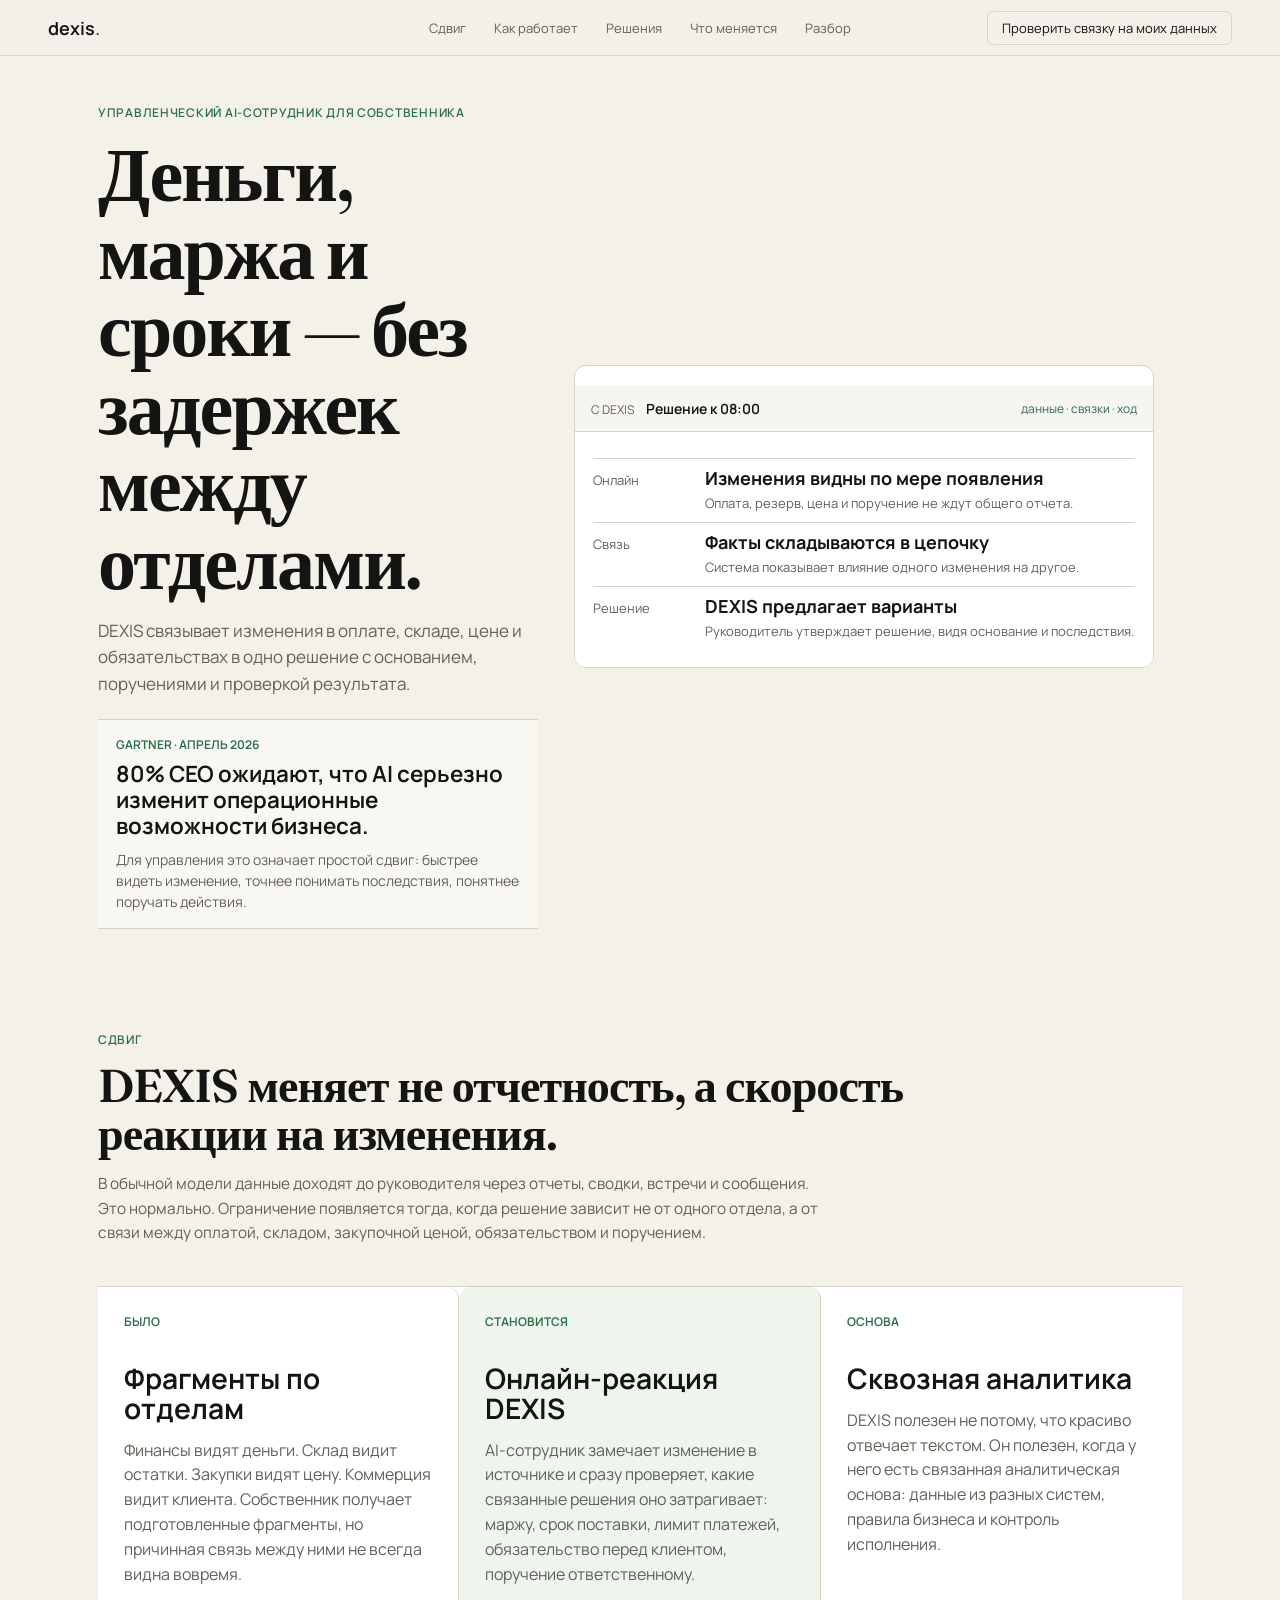
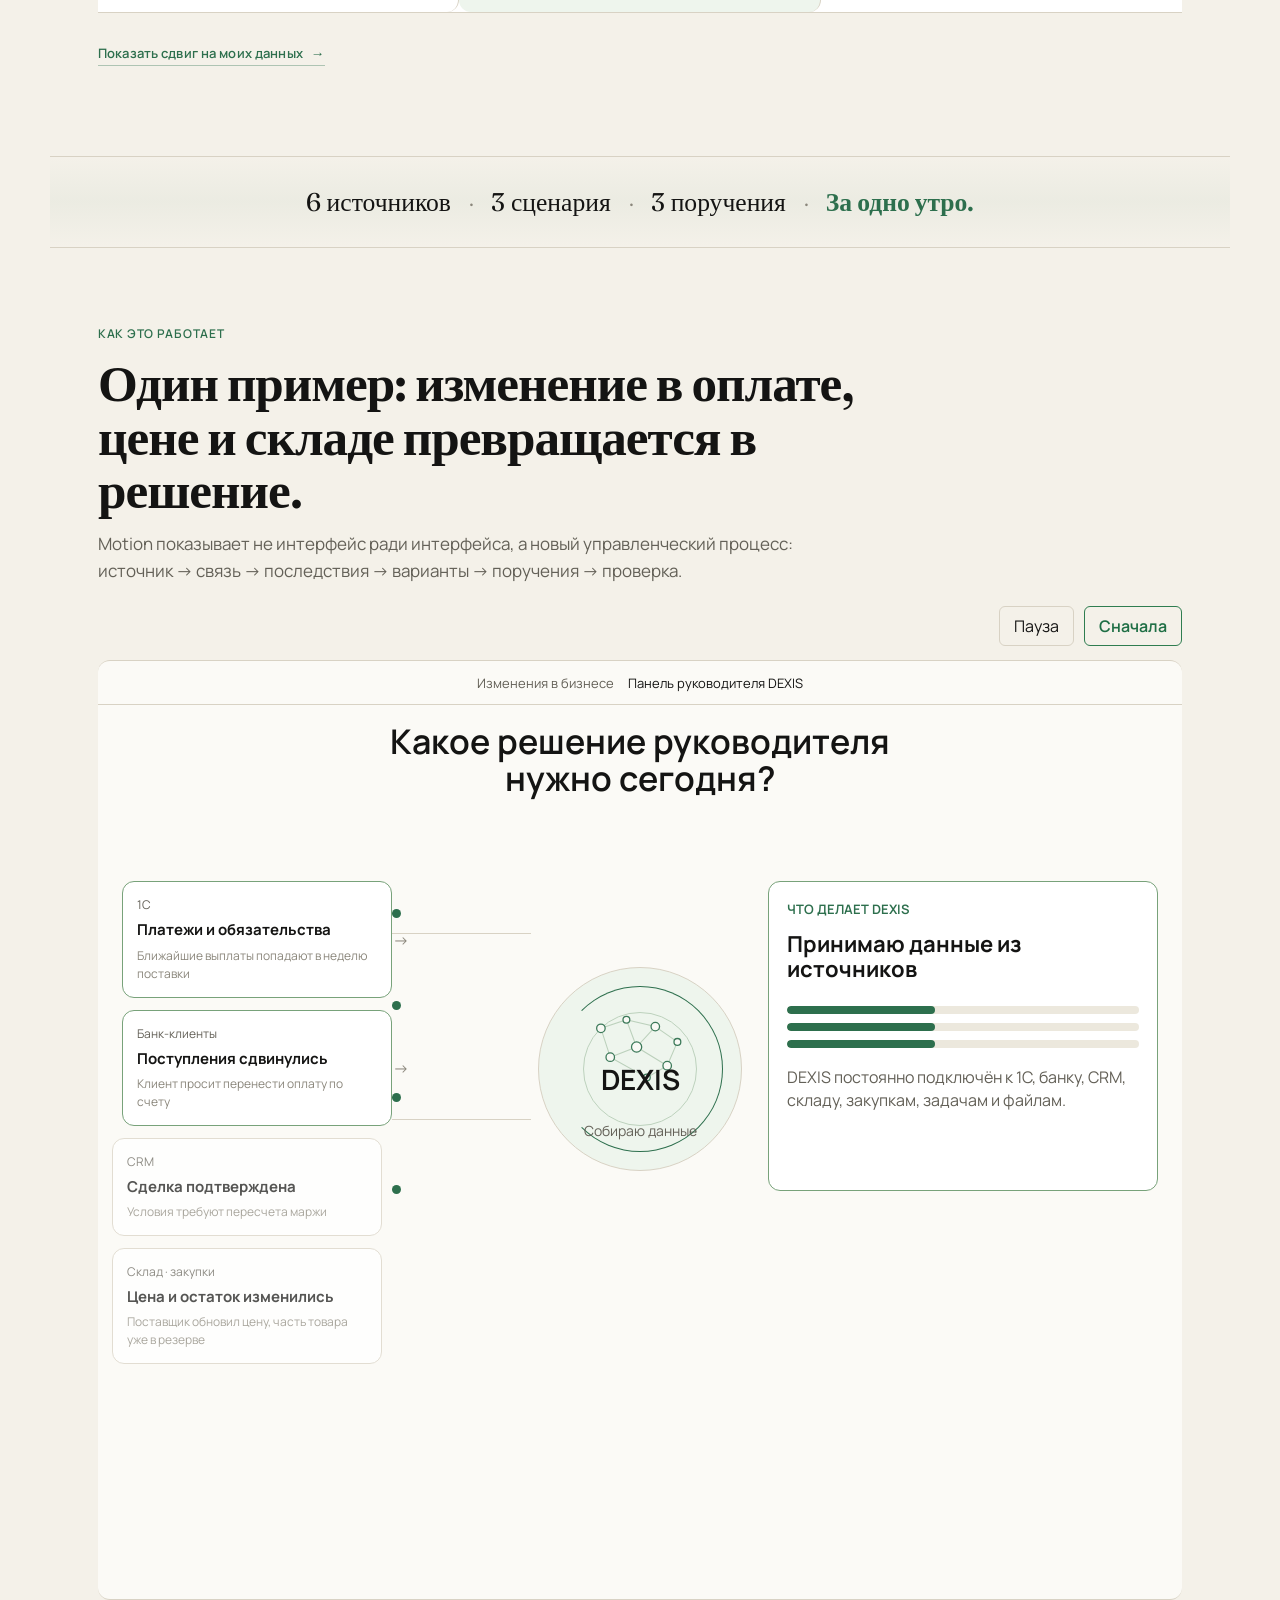
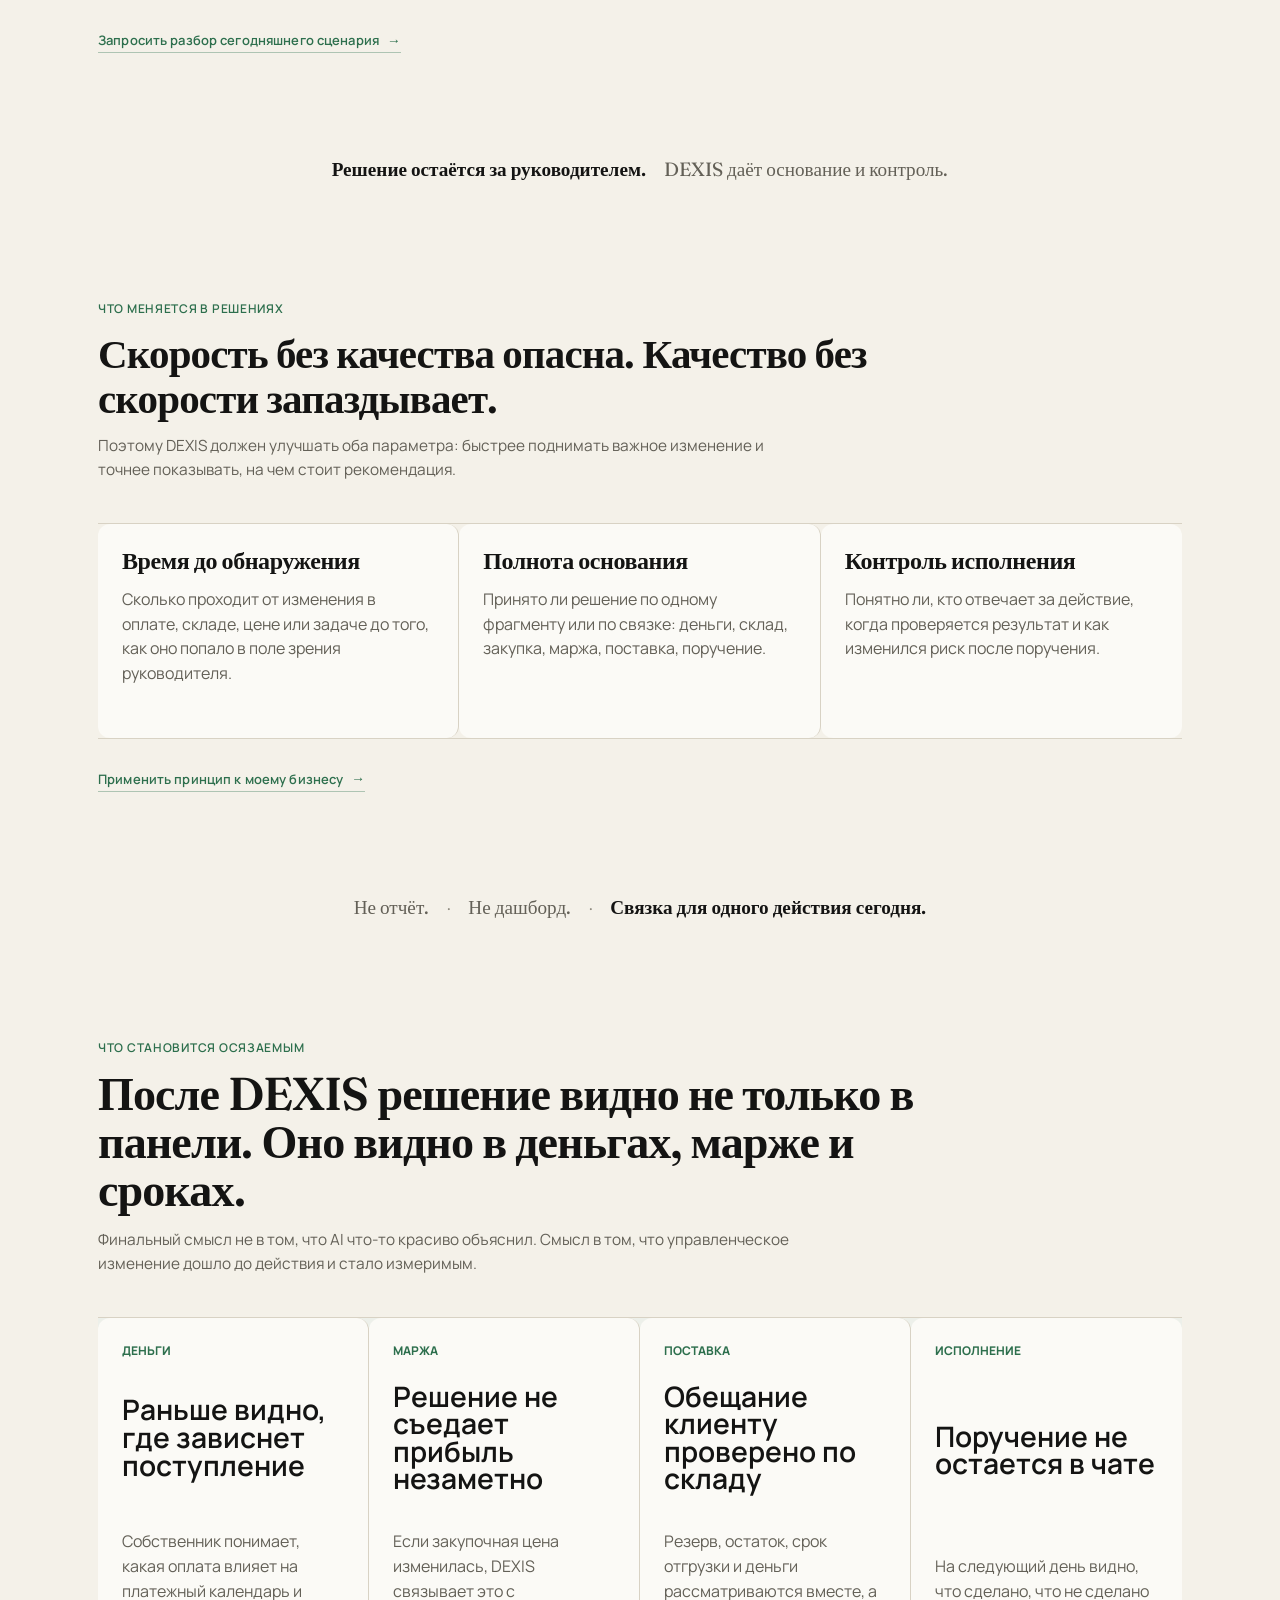
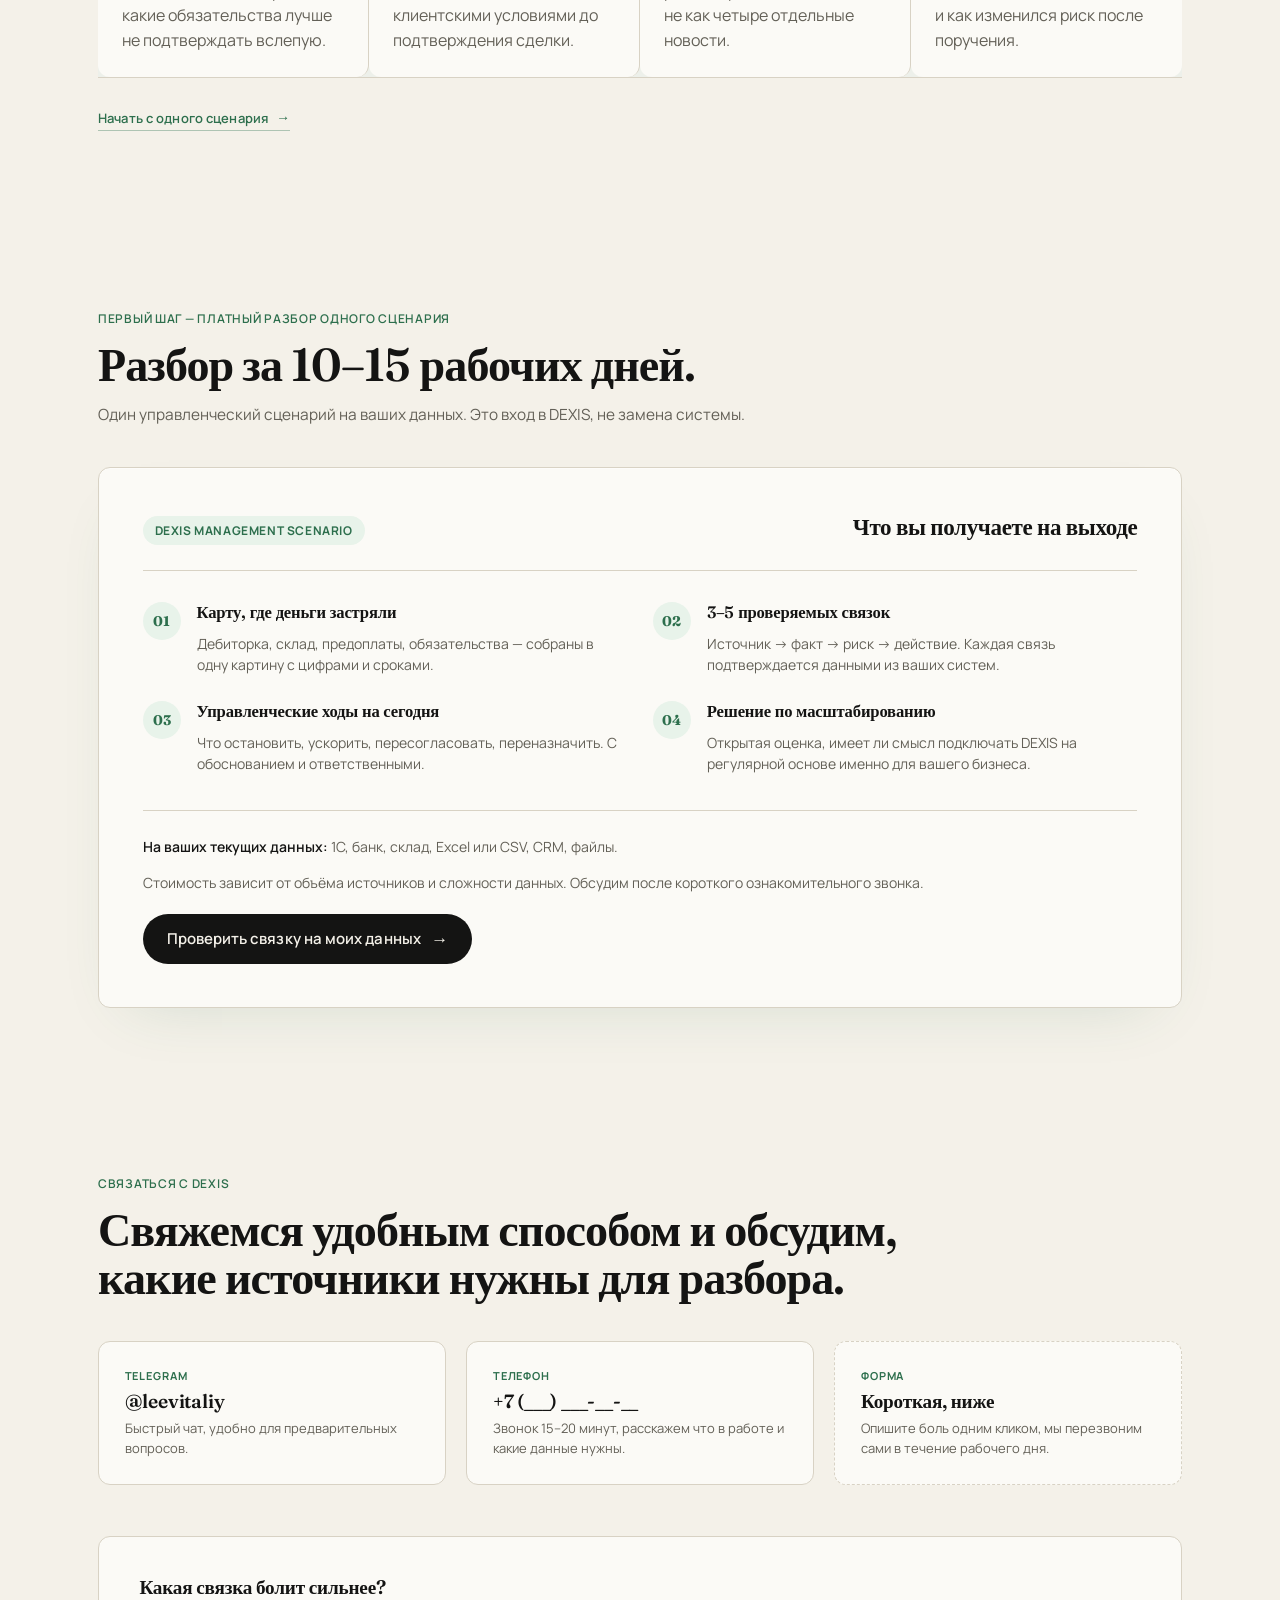
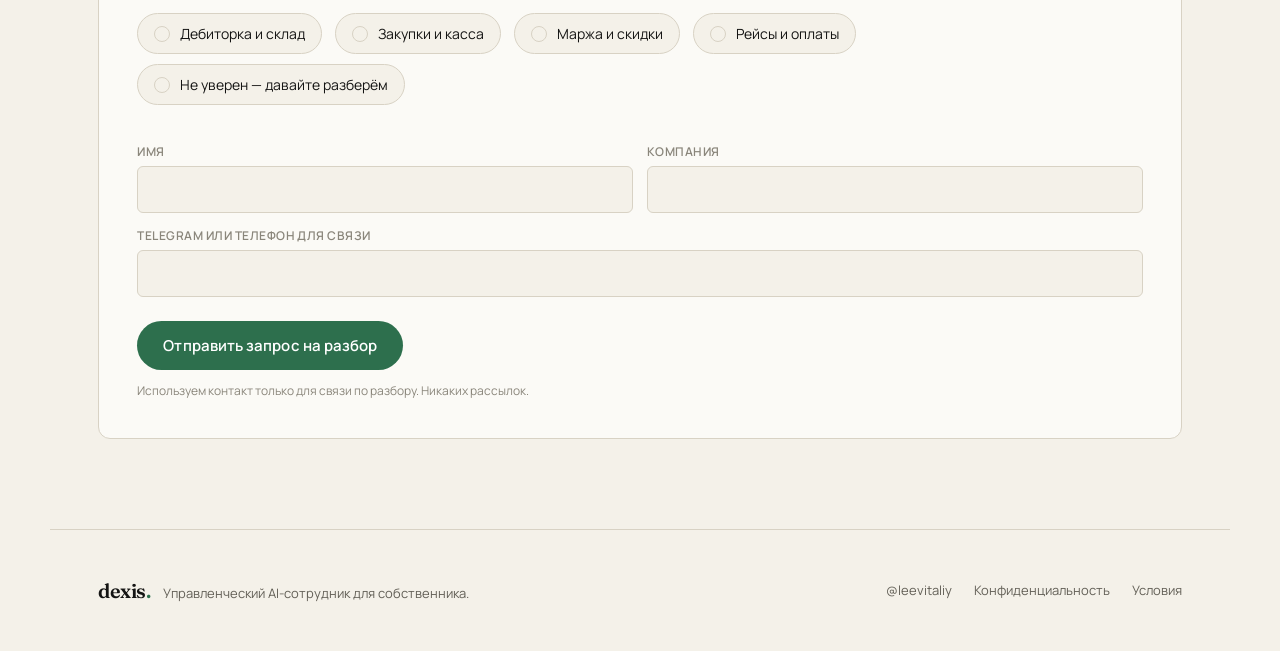
==== commit 0614b136: "feat(landing): visual-upgrade-21 — process-based positioning + typography + 10 правок Виталия Полный" ====
--- a/index.html
+++ b/index.html
@@ -3,8 +3,8 @@
 <head>
   <meta charset="UTF-8">
   <meta name="viewport" content="width=device-width, initial-scale=1.0">
-  <title>DEXIS — управленческий AI-сотрудник</title>
-  <meta name="description" content="DEXIS — управленческий AI-сотрудник: 24/7 связывает 1С, банк, CRM, закупки и задачи. К 08:00 находит скрытые связи, раскрывает причину риска и готовит поручения на сегодня. Для собственников и руководителей компаний 50–500 сотрудников в Казахстане.">
+  <title>DEXIS — управленческий AI-сотрудник для собственника</title>
+  <meta name="description" content="DEXIS — управленческий AI-сотрудник: связывает 1С, банк, CRM, склад, закупки. Деньги, маржа и сроки — без задержек между отделами. Для собственников и руководителей компаний в Казахстане.">
   <meta name="theme-color" content="#f4efe6">
   <meta name="robots" content="index, follow">
   <meta name="author" content="DEXIS · Виталий Ли">
@@ -17,7 +17,7 @@
   <meta property="og:locale" content="ru_RU">
   <meta property="og:site_name" content="DEXIS">
   <meta property="og:title" content="DEXIS — управленческий AI-сотрудник">
-  <meta property="og:description" content="24/7 связывает 1С, банк, CRM, закупки и задачи. К 08:00 находит скрытые связи, раскрывает причину риска и готовит поручения на сегодня.">
+  <meta property="og:description" content="Деньги, маржа и сроки — без задержек между отделами. DEXIS связывает изменения в оплате, складе, цене и обязательствах в одно решение.">
   <meta property="og:url" content="https://dexis.asia/">
   <meta property="og:image" content="https://dexis.asia/assets/og-image.svg">
   <meta property="og:image:width" content="1200">
@@ -25,21 +25,15 @@
 
   <meta name="twitter:card" content="summary_large_image">
   <meta name="twitter:title" content="DEXIS — управленческий AI-сотрудник">
-  <meta name="twitter:description" content="24/7 связывает 1С, банк, CRM, закупки и задачи. К 08:00 находит скрытые связи и готовит поручения на сегодня.">
+  <meta name="twitter:description" content="Деньги, маржа и сроки — без задержек между отделами.">
   <meta name="twitter:image" content="https://dexis.asia/assets/og-image.svg">
 
   <link rel="icon" type="image/svg+xml" href="assets/favicon.svg">
 
-  <link rel="stylesheet" href="styles.css?v=visual-upgrade-16">
-  <script src="script.js?v=visual-upgrade-16" defer charset="UTF-8"></script>
-
-  <style>
-    .site-footer { padding: 40px 24px 24px; border-top: 1px solid rgba(0,0,0,0.08); margin-top: 48px; font: 400 13px/1.5 -apple-system, BlinkMacSystemFont, "SF Pro Text", "Segoe UI", sans-serif; color: rgba(0,0,0,0.55); display: flex; flex-wrap: wrap; gap: 16px 32px; justify-content: space-between; align-items: center; }
-    .site-footer__links { display: flex; gap: 24px; }
-    .site-footer__links a { color: rgba(0,0,0,0.55); text-decoration: none; }
-    .site-footer__links a:hover { color: rgba(0,0,0,0.85); }
-    @media (max-width: 560px) { .site-footer { padding: 32px 20px 20px; flex-direction: column; align-items: flex-start; } }
-  </style>
+  <link rel="preconnect" href="https://fonts.bunny.net" crossorigin>
+  <link href="https://fonts.bunny.net/css?family=manrope:400,500,600,700,800|fraunces:400,500,600,700,800" rel="stylesheet">
+  <link rel="stylesheet" href="styles.css?v=visual-upgrade-21">
+  <script src="script.js?v=visual-upgrade-21" defer charset="UTF-8"></script>
 </head>
 <body>
   <a class="skip-link" href="#main">Перейти к основному содержанию</a>
@@ -47,180 +41,103 @@
   <header class="site-nav" aria-label="Основная навигация">
     <a class="brand" href="#top" aria-label="DEXIS">dexis<span>.</span></a>
     <nav>
-      <a href="#dashboard">Результат</a>
-      <a href="#benefits">Выгоды</a>
+      <a href="#shift">Сдвиг</a>
       <a href="#work">Как работает</a>
-      <a href="#proof">Доказательства</a>
-      <a href="#fit">Для кого</a>
-      <a href="#formats">Внедрение</a>
+      <a href="#decisions">Решения</a>
+      <a href="#impact">Что меняется</a>
+      <a href="#offer">Разбор</a>
     </nav>
-    <a class="nav-action" href="#contact">Разобрать сценарий на Ваших данных</a>
+    <a class="nav-action" href="#contact">Проверить связку на моих данных</a>
   </header>
 
   <main id="main">
     <section class="hero" id="top" aria-labelledby="hero-title">
       <div class="hero-copy">
-        <p class="eyebrow">Для собственников и руководителей</p>
-        <h1 id="hero-title"><span class="hero-logo-mark">dexis<span>.</span></span> управленческий <span class="no-break">AI-сотрудник</span>: находит скрытые связи и готовит ход руководителя.</h1>
-        <p class="hero-sub">24/7 связывает 1С, банк, CRM, закупки и задачи. К 08:00 раскрывает причину риска, последствия бездействия и поручения на сегодня.</p>
-        <div class="hero-assurance" aria-label="Как работает DEXIS">
-          <span>24/7</span>
-          <span>Скрытые связи</span>
-          <span>Сценарии</span>
-          <span>Поручения</span>
-          <span>Контроль</span>
-        </div>
-      </div>
-
-      <div class="command-center hero-snapshot health-panel" id="dashboard" aria-label="Панель руководителя DEXIS">
+        <p class="eyebrow">Управленческий AI-сотрудник для собственника</p>
+        <h1 id="hero-title">Деньги, маржа и сроки&nbsp;— без задержек между отделами.</h1>
+        <p class="hero-sub">DEXIS связывает изменения в оплате, складе, цене и обязательствах в одно решение с основанием, поручениями и проверкой результата.</p>
+        <aside class="gartner-note" aria-label="Контекст Gartner">
+          <span>Gartner · апрель 2026</span>
+          <strong>80% CEO ожидают, что AI серьезно изменит операционные возможности бизнеса.</strong>
+          <p>Для управления это означает простой сдвиг: быстрее видеть изменение, точнее понимать последствия, понятнее поручать действия.</p>
+        </aside>
+      </div>
+
+      <div class="command-center hero-snapshot health-panel" aria-label="Что делает DEXIS">
         <div class="dashboard-screen">
           <div class="screen-topbar">
             <div>
-              <span>Панель руководителя</span>
-              <strong>Сегодня · 08:00</strong>
+              <span>С DEXIS</span>
+              <strong>Решение к 08:00</strong>
             </div>
-            <div class="screen-sync">6 источников · 3 сценария · 3 поручения</div>
-          </div>
-
-          <div class="screen-title">
-            <span>Что DEXIS увидел</span>
-            <strong>Клиент задержал ₸42M, поставщик поднял цену на 4%, а штрафной платеж попадает в тот же период.</strong>
-          </div>
-
-          <div class="health-grid">
-            <article class="health-score-card">
-              <p class="kicker">Индекс состояния</p>
-              <div class="health-score" aria-label="72 из 100">
-                <strong>72</strong>
-                <span>/100</span>
-              </div>
-              <div class="screen-meta">На основе 6 источников за последние 7 дней</div>
-              <div class="health-status">Требует внимания</div>
-              <div class="health-scale" aria-hidden="true">
-                <span></span>
-                <span></span>
-                <span></span>
-                <span></span>
-                <span></span>
-                <span></span>
-                <span></span>
-                <span></span>
-                <span></span>
-                <span></span>
-              </div>
-              <p>Индекс не просто оценивает компанию. Он выделяет связку, где одно решение сегодня снимает сразу несколько последствий.</p>
-            </article>
-
-            <article class="health-reasons">
-              <p class="kicker">Почему это важно сегодня</p>
+            <div class="screen-sync">данные · связки · ход</div>
+          </div>
+          <div class="ai-page-cards ai-page-cards-single">
+            <article>
               <div class="reason-list">
                 <div>
-                  <span>Сигнал</span>
-                  <strong>₸42M + цена + штраф</strong>
-                  <p>Три события попадают в один короткий период.</p>
+                  <span>Онлайн</span>
+                  <strong>Изменения видны по мере появления</strong>
+                  <p>Оплата, резерв, цена и поручение не ждут общего отчета.</p>
                 </div>
                 <div>
-                  <span>Без действия</span>
-                  <strong>Разрыв, маржа, поставка</strong>
-                  <p>Риск затрагивает кассу, прибыль и исполнение заказа.</p>
+                  <span>Связь</span>
+                  <strong>Факты складываются в цепочку</strong>
+                  <p>Система показывает влияние одного изменения на другое.</p>
                 </div>
                 <div>
-                  <span>Ход</span>
-                  <strong>3 поручения на сегодня</strong>
-                  <p>Финансы, коммерция и закупки получают связанный план.</p>
+                  <span>Решение</span>
+                  <strong>DEXIS предлагает варианты</strong>
+                  <p>Руководитель утверждает решение, видя основание и последствия.</p>
                 </div>
               </div>
             </article>
-
-            <article class="health-action">
-              <p class="kicker">Что поручить</p>
-              <ul class="health-action-list">
-                <li><span>Финансы</span><strong>Сдвинуть платеж из критического дня</strong></li>
-                <li><span>Коммерция</span><strong>Зафиксировать график оплаты ₸42M</strong></li>
-                <li><span>Закупки</span><strong>Сравнить поставщика с −4% к цене</strong></li>
-              </ul>
-              <p>DEXIS связывает поручения в один ход, чтобы снять риск, а не закрыть отдельную задачу.</p>
-            </article>
-          </div>
-        </div>
-      </div>
-    </section>
-
-    <section class="benefits-section" id="benefits" aria-labelledby="benefits-title">
-      <div class="section-head">
-        <p class="eyebrow">Что получает собственник</p>
-        <h2 id="benefits-title">Ясность до того, как проблема станет отчетом.</h2>
-        <p>DEXIS берет на себя управленческую работу: связывает данные, находит скрытые зависимости, считает последствия и переводит выводы в поручения.</p>
-      </div>
-      <div class="benefit-grid">
-        <article>
-          <span>01</span>
-          <h3>Собирает деньги без ручной сводки</h3>
-          <p>Остатки, обязательства, поступления и кассовые разрывы сходятся без отдельной подготовки таблиц.</p>
-        </article>
-        <article>
-          <span>02</span>
-          <h3>Находит связанный риск</h3>
-          <p>Просрочка клиента, рост закупочной цены и платеж со штрафом собираются в одну управленческую картину.</p>
-        </article>
-        <article>
-          <span>03</span>
-          <h3>Объясняет причину отклонения</h3>
-          <p>Руководитель видит не только факт, но и причину: клиент задержал оплату, поставщик поднял цену, расходы выросли.</p>
-        </article>
-        <article>
-          <span>04</span>
-          <h3>Сравнивает сценарии</h3>
-          <p>DEXIS рассчитывает, какой ход снимает кассовый риск, сохраняет маржу и не останавливает поставку.</p>
-        </article>
-        <article>
-          <span>05</span>
-          <h3>Считает последствия бездействия</h3>
-          <p>Система оценивает, что произойдет через несколько дней и какой эффект даст своевременное действие.</p>
-        </article>
-        <article>
-          <span>06</span>
-          <h3>Контролирует следующий шаг</h3>
-          <p>На следующий день DEXIS проверяет, кто выполнил поручение и как изменился риск.</p>
-        </article>
-      </div>
-    </section>
-
-    <section class="fit-section" id="fit" aria-labelledby="fit-title">
-      <div class="section-head">
-        <p class="eyebrow">Где DEXIS особенно полезен</p>
-        <h2 id="fit-title">В бизнесе, где деньги, продажи и закупки живут в разных системах.</h2>
-        <p>DEXIS нужен там, где важный риск появляется не в одном отчете, а между кассой, клиентами, поставщиками, складом и задачами.</p>
-      </div>
-      <div class="fit-grid">
-        <article>
-          <span>Фарм-дистрибуция</span>
-          <h3>Дебиторка, остатки, сроки оплат</h3>
-          <p>Риск появляется не в одном отчете, а между продажами, складом, закупками и оплатами клиентов.</p>
-        </article>
-        <article>
-          <span>Поставщики оборудования</span>
-          <h3>Сделки, маржа, поставщики</h3>
-          <p>DEXIS помогает видеть, где сделка выглядит успешной, но теряет маржу или зависает в оплате.</p>
-        </article>
-        <article>
-          <span>Производство</span>
-          <h3>Себестоимость, закупки, касса</h3>
-          <p>Собственник видит, как изменение цены поставщика влияет на маржу, платежи и ближайшие решения.</p>
-        </article>
-        <article>
-          <span>B2B-услуги</span>
-          <h3>Проекты, загрузка, деньги</h3>
-          <p>Система связывает выручку, исполнение, просрочки и поручения ответственным руководителям.</p>
-        </article>
-      </div>
-    </section>
+          </div>
+        </div>
+      </div>
+    </section>
+
+    <section class="decision-shift-section" id="shift" aria-labelledby="shift-title">
+      <div class="section-head">
+        <p class="eyebrow">Сдвиг</p>
+        <h2 id="shift-title">DEXIS меняет не отчетность, а скорость реакции на изменения.</h2>
+        <p>В обычной модели данные доходят до руководителя через отчеты, сводки, встречи и сообщения. Это нормально. Ограничение появляется тогда, когда решение зависит не от одного отдела, а от связи между оплатой, складом, закупочной ценой, обязательством и поручением.</p>
+      </div>
+      <div class="shift-board">
+        <article>
+          <span>Было</span>
+          <strong>Фрагменты по отделам</strong>
+          <p>Финансы видят деньги. Склад видит остатки. Закупки видят цену. Коммерция видит клиента. Собственник получает подготовленные фрагменты, но причинная связь между ними не всегда видна вовремя.</p>
+        </article>
+        <article class="shift-ai-card" id="online">
+          <span>Становится</span>
+          <strong>Онлайн-реакция DEXIS</strong>
+          <p>AI-сотрудник замечает изменение в источнике и сразу проверяет, какие связанные решения оно затрагивает: маржу, срок поставки, лимит платежей, обязательство перед клиентом, поручение ответственному.</p>
+        </article>
+        <article id="analytics">
+          <span>Основа</span>
+          <strong>Сквозная аналитика</strong>
+          <p>DEXIS полезен не потому, что красиво отвечает текстом. Он полезен, когда у него есть связанная аналитическая основа: данные из разных систем, правила бизнеса и контроль исполнения.</p>
+        </article>
+      </div>
+      <a class="section-thin-link" href="#contact">Показать сдвиг на моих данных <span aria-hidden="true">→</span></a>
+    </section>
+
+    <aside class="fact-bar" aria-label="Что собирает DEXIS">
+      <span>6 источников</span>
+      <span class="fact-dot" aria-hidden="true">·</span>
+      <span>3 сценария</span>
+      <span class="fact-dot" aria-hidden="true">·</span>
+      <span>3 поручения</span>
+      <span class="fact-dot" aria-hidden="true">·</span>
+      <strong>За одно утро.</strong>
+    </aside>
 
     <section class="work-section" id="work" aria-labelledby="work-title">
       <div class="section-head">
-        <p class="eyebrow">Как работает DEXIS</p>
-        <h2 id="work-title">Как DEXIS готовит управленческое решение.</h2>
-        <p>DEXIS принимает данные из источников, строит причинную связку, сравнивает сценарии и готовит поручения для ответственных руководителей.</p>
+        <p class="eyebrow">Как это работает</p>
+        <h2 id="work-title">Один пример: изменение в оплате, цене и складе превращается в решение.</h2>
+        <p>Motion показывает не интерфейс ради интерфейса, а новый управленческий процесс: источник → связь → последствия → варианты → поручения → проверка.</p>
       </div>
 
       <div class="flow-controls" aria-label="Управление демонстрацией">
@@ -230,31 +147,31 @@
 
       <div class="work-stage" data-work-stage aria-live="polite">
         <div class="motion-title">
-          <span>Состояние компании</span>
+          <span>Изменения в бизнесе</span>
           <span>Панель руководителя DEXIS</span>
         </div>
-        <p class="motion-question">Какой ход руководителя нужен сегодня?</p>
+        <p class="motion-question">Какое решение руководителя нужно сегодня?</p>
 
         <div class="data-plane" aria-label="Источники данных">
           <article data-source="1">
             <span>1С</span>
-            <strong>Обязательства ₸67M</strong>
-            <p>Платеж со штрафом через 3 дня</p>
+            <strong>Платежи и обязательства</strong>
+            <p>Ближайшие выплаты попадают в неделю поставки</p>
           </article>
           <article data-source="2">
             <span>Банк-клиенты</span>
-            <strong>Остаток ₸94M</strong>
-            <p>Платежный календарь · поступления</p>
+            <strong>Поступления сдвинулись</strong>
+            <p>Клиент просит перенести оплату по счету</p>
           </article>
           <article data-source="3">
             <span>CRM</span>
-            <strong>₸42M задержано</strong>
-            <p>ТОО «Х» · 17 дней после срока</p>
+            <strong>Сделка подтверждена</strong>
+            <p>Условия требуют пересчета маржи</p>
           </article>
           <article data-source="4">
-            <span>ИС ЭСФ · Excel · КГД</span>
-            <strong>Цена поставщика +4%</strong>
-            <p>Альтернатива дает −4% на квартальный объем</p>
+            <span>Склад · закупки</span>
+            <strong>Цена и остаток изменились</strong>
+            <p>Поставщик обновил цену, часть товара уже в резерве</p>
           </article>
         </div>
 
@@ -313,35 +230,35 @@
         </div>
 
         <div class="thinking-panel" data-thinking-panel>
-          <span>Процесс DEXIS</span>
+          <span>Что делает DEXIS</span>
           <strong data-process-title>Принимаю данные из источников</strong>
           <div class="thinking-bars" aria-hidden="true">
             <i></i>
             <i></i>
             <i></i>
           </div>
-          <p data-process-caption>Система соединяет финансы, продажи, закупки и внешние источники в один управленческий слой.</p>
+          <p data-process-caption>Система соединяет финансы, продажи, склад, закупки и задачи в одну управленческую цепочку.</p>
         </div>
 
         <div class="analysis-plane" aria-label="Выводы DEXIS">
           <article class="analysis-item" data-analysis="1">
-            <span>Связка</span>
-            <strong>₸42M, цена +4% и штраф сошлись в один период</strong>
-            <p>Скрытая причина риска</p>
+            <span>Связь</span>
+            <strong>Оплата, цена, резерв и срок поставки завязаны на одно решение</strong>
+            <p>Причина управленческого риска</p>
           </article>
           <article class="analysis-item" data-analysis="2">
             <span>Последствия</span>
-            <strong>Разрыв в кассе, потеря маржи и риск поставки</strong>
-            <p>Эффект бездействия</p>
+            <strong>Маржа меняется, срок поставки под вопросом, обязательства остаются</strong>
+            <p>Цена задержки решения</p>
           </article>
           <article class="analysis-item" data-analysis="3">
             <span>Сценарии</span>
-            <strong>DEXIS сравнил 3 варианта действия</strong>
-            <p>Ждать оплату · переносить платеж · связать 3 действия</p>
+            <strong>DEXIS сравнил 3 варианта решения</strong>
+            <p>Ждать оплату · менять условия · связать финансы, склад и закупки</p>
           </article>
           <article class="analysis-item" data-analysis="4">
-            <span>Выбранный ход</span>
-            <strong>Связать оплату, дебиторку и поставщика</strong>
+            <span>Предложенное решение</span>
+            <strong>Согласовать оплату, пересчитать маржу и подтвердить резерв</strong>
             <p>План на сегодня</p>
           </article>
         </div>
@@ -350,23 +267,23 @@
           <div class="decision-summary">
             <span>Готовое управленческое действие</span>
             <em>Рекомендации</em>
-            <strong>Скрытая связка, последствия, выбранный сценарий и контроль собраны в ход руководителя.</strong>
+            <strong>Связанные факты, последствия, выбранный сценарий и контроль собраны в решение руководителя.</strong>
           </div>
           <div class="decision-card-grid">
             <article>
               <span>Финансы</span>
-              <strong>Сдвинуть платеж</strong>
-              <p>Убрать штрафной платеж из критического дня.</p>
+              <strong>Уточнить поступление</strong>
+              <p>Понять, какая дата оплаты реальна для платежного календаря.</p>
             </article>
             <article>
               <span>Коммерция</span>
-              <strong>Закрепить оплату ₸42M</strong>
-              <p>Получить график поступления от ТОО «Х».</p>
+              <strong>Пересчитать условия</strong>
+              <p>Проверить маржу после изменения закупочной цены.</p>
             </article>
             <article>
-              <span>Закупки</span>
-              <strong>Сравнить −4%</strong>
-              <p>Запросить КП у альтернативного поставщика.</p>
+              <span>Склад</span>
+              <strong>Подтвердить резерв</strong>
+              <p>Проверить, какой остаток реально доступен под поставку.</p>
             </article>
             <article>
               <span>Контроль</span>
@@ -374,249 +291,181 @@
               <p>Сравнить исполнение поручений с изменением риска.</p>
             </article>
           </div>
-          <p class="delivery-note">Руководитель получает не отчет, а выбранный ход с причиной, сценарием, ответственными и контролем исполнения.</p>
-        </div>
-      </div>
-    </section>
-
-    <section class="proof-section" id="proof" aria-labelledby="proof-title">
-      <div class="section-head">
-        <p class="eyebrow">Почему этому можно доверять</p>
-        <h2 id="proof-title">Каждый ход можно проверить: от источника до поручения.</h2>
-      </div>
-      <div class="evidence-board" aria-label="Пример доказательной цепочки DEXIS">
-        <div class="evidence-source">
-          <span>Пример цепочки</span>
-          <h3>Дебиторка, цена поставщика и штрафной платеж сошлись в один риск.</h3>
-          <p>DEXIS не показывает длинный отчет. Он оставляет руководителю короткую проверяемую цепочку: источник, факт, причина, риск, сценарий, действие.</p>
-        </div>
-        <div class="evidence-steps">
-          <article>
-            <span>Источник</span>
-            <strong>1С, банк, CRM, закупки</strong>
-            <p>Обязательства, платежный календарь, дебиторка и цены поставщиков сверены в одной модели.</p>
-          </article>
-          <article>
-            <span>Факт</span>
-            <strong>₸42M, +4%, штраф через 3 дня</strong>
-            <p>Три события из разных систем попали в один короткий период.</p>
-          </article>
-          <article>
-            <span>Модель</span>
-            <strong>Причинно-сценарный расчет</strong>
-            <p>Система сопоставила платежи, маржу, закупки и вероятность задержки поставки.</p>
-          </article>
-          <article>
-            <span>Причина</span>
-            <strong>Риск возник между отделами</strong>
-            <p>Коммерция ждет оплату, финансы видят штраф, закупки работают по старой цене.</p>
-          </article>
-          <article>
-            <span>Риск</span>
-            <strong>Разрыв, маржа, поставка</strong>
-            <p>Если не вмешаться, один сбой запускает три последствия для бизнеса.</p>
-          </article>
-          <article>
-            <span>Рекомендация</span>
-            <strong>Связать три действия</strong>
-            <p>Сдвинуть платеж, закрепить оплату клиента и проверить альтернативного поставщика.</p>
-          </article>
-          <article>
-            <span>Действие</span>
-            <strong>Назначить и проверить</strong>
-            <p>Финансы, коммерция и закупки получают задачи; завтра DEXIS сверит остаточный риск.</p>
-          </article>
-        </div>
+          <p class="delivery-note">Руководитель получает не отчет, а предложенное решение с причиной, сценарием, ответственными и контролем исполнения.</p>
+        </div>
+      </div>
+      <a class="section-thin-link" href="#contact">Запросить разбор сегодняшнего сценария <span aria-hidden="true">→</span></a>
+    </section>
+
+    <aside class="fact-bar fact-bar-quiet" aria-label="Принцип DEXIS">
+      <strong>Решение остаётся за руководителем.</strong>
+      <span>DEXIS даёт основание и контроль.</span>
+    </aside>
+
+    <section class="proof-section" id="decisions" aria-labelledby="decision-title">
+      <div class="section-head">
+        <p class="eyebrow">Что меняется в решениях</p>
+        <h2 id="decision-title">Скорость без качества опасна. Качество без скорости запаздывает.</h2>
+        <p>Поэтому DEXIS должен улучшать оба параметра: быстрее поднимать важное изменение и точнее показывать, на чем стоит рекомендация.</p>
       </div>
       <div class="proof-grid">
         <article>
-          <h3>Трассировка до источника</h3>
-          <p>Каждый вывод открывается до исходного факта: 1С, банк-клиент, CRM, ИС ЭСФ, Excel или внешние данные. Руководитель видит, на чем стоит рекомендация.</p>
-        </article>
-        <article>
-          <h3>Сценарии до рекомендации</h3>
-          <p>DEXIS не выдает один ответ без объяснения. Он сравнивает варианты действия и показывает, какой сценарий лучше снимает риск для денег, маржи и поставки.</p>
-        </article>
-        <article>
-          <h3>Пилот с критерием эффекта</h3>
-          <p>Внедрение можно начать с одной управленческой связки. До пилота фиксируется измеримый результат: снятие риска, снижение просрочки или сохранение маржи.</p>
-        </article>
-      </div>
-    </section>
-
-    <section class="owner-panel-section" id="owner-panel" aria-labelledby="owner-panel-title">
-      <div class="section-head">
-        <p class="eyebrow">Панель руководителя</p>
-        <h2 id="owner-panel-title">Панель руководителя показывает не отчет, а готовый управленческий ход.</h2>
-      </div>
-      <div class="owner-panel">
-        <div class="owner-panel-main">
-          <span>Сегодня</span>
-          <strong>Один скрытый риск. Три согласованных действия.</strong>
-          <p>Финансы, дебиторка и закупки связаны в один сценарий на сегодня.</p>
-          <a class="panel-demo-link" href="director-panel-demo.html?v=visual-upgrade-16">Посмотреть пример панели руководителя</a>
-        </div>
-        <div class="owner-panel-list">
-          <article>
-            <span>Связка</span>
-            <strong>₸42M + цена + штраф</strong>
-            <p>События из трех отделов сходятся в одном периоде.</p>
-          </article>
-          <article>
-            <span>Последствие</span>
-            <strong>Разрыв, потеря маржи, риск поставки</strong>
-            <p>DEXIS рассчитал эффект бездействия на ближайшие дни.</p>
-          </article>
-          <article>
-            <span>Ход</span>
-            <strong>Финансы, коммерция, закупки</strong>
-            <p>Три поручения и контроль исполнения завтра утром.</p>
-          </article>
-        </div>
-      </div>
-    </section>
-
-    <section class="modules-section" id="modules" aria-labelledby="modules-title">
-      <div class="section-head">
-        <p class="eyebrow">Что внутри DEXIS</p>
-        <h2 id="modules-title">Пять функций и управленческая логика DEXIS.</h2>
-      </div>
-      <div class="module-list">
-        <article>
-          <span>01</span>
-          <h3>Панель руководителя</h3>
-          <p>Собирает состояние компании и выделяет связанные риски между деньгами, продажами и закупками.</p>
-        </article>
-        <article>
-          <span>02</span>
-          <h3>Ежедневный вывод</h3>
-          <p>Сжимает главное за день в управленческий ход: причина, сценарий, последствия, поручения.</p>
-        </article>
-        <article>
-          <span>03</span>
-          <h3>Управленческие модели</h3>
-          <p>Применяет модели кассового риска, дебиторки, маржи, закупок, сценариев и поручений к данным компании.</p>
-        </article>
-        <article>
-          <span>04</span>
-          <h3>Координатор поручений</h3>
-          <p>Превращает выбранный ход в задачи для ответственных отделов и проверку исполнения.</p>
-        </article>
-        <article>
-          <span>05</span>
-          <h3>Коммерческий ассистент</h3>
-          <p>Подключает продажи: сделки, клиентские риски, графики оплат и влияние на деньги.</p>
-        </article>
-      </div>
-    </section>
-
-    <section class="trust-section" id="trust" aria-labelledby="trust-title">
-      <div class="section-head">
-        <p class="eyebrow">Управляемое внедрение</p>
-        <h2 id="trust-title">AI не принимает решение вместо руководителя. Он готовит основание и ход.</h2>
-        <p>Для дорогих управленческих процессов важно не только получить рекомендацию, но и понимать, откуда она взялась, какие сценарии сравнивались и как измеряется эффект.</p>
-      </div>
-      <div class="trust-grid">
-        <article>
-          <span>01</span>
-          <h3>Доступ только к нужным источникам</h3>
-          <p>Первый этап можно начать с выгрузок или ограниченного доступа к выбранной связке: деньги, дебиторка, маржа, закупки или коммерческие риски.</p>
-        </article>
-        <article>
-          <span>02</span>
-          <h3>Каждый вывод имеет основание</h3>
-          <p>DEXIS раскрывает источник, факт, модель, причину, риск, сценарий, рекомендацию и ответственное действие.</p>
-        </article>
-        <article>
-          <span>03</span>
-          <h3>Решение остается за человеком</h3>
-          <p>Система готовит управленческий ход, но утверждает его собственник или назначенный руководитель.</p>
-        </article>
-        <article>
-          <span>04</span>
-          <h3>Эффект проверяется на пилоте</h3>
-          <p>До масштабирования фиксируется критерий: снятие риска, снижение просрочки, сохранение маржи или скорость исполнения поручений.</p>
-        </article>
-        <article>
-          <span>05</span>
-          <h3>Доступы и журнал действий</h3>
-          <p>Подключаются только нужные источники. Все действия и изменения логируются и доступны для проверки собственником.</p>
-        </article>
-      </div>
-    </section>
-
-    <section class="formats-section" id="formats" aria-labelledby="formats-title">
-      <div class="section-head">
-        <p class="eyebrow">Форматы внедрения</p>
-        <h2 id="formats-title">Начинаем не с большой системы, а с одной скрытой связки.</h2>
-        <p>Первый этап можно начать с выгрузок из 1С, банка, CRM и таблиц, чтобы быстро проверить эффект DEXIS на реальных данных: связь между причиной, сценарием, поручением и результатом.</p>
-      </div>
-      <div class="format-grid">
-        <article>
-          <h3>Точечный</h3>
-          <p>Одна связка: деньги, дебиторка, маржа или закупки.</p>
-          <strong>Результат: видно, находит ли DEXIS причинную связь и рабочий ход.</strong>
-          <span>выгрузки или 1–2 источника данных</span>
-        </article>
-        <article class="selected-format">
-          <h3>Командный</h3>
-          <p>Финансы, коммерция и закупки в одной управленческой цепочке.</p>
-          <strong>Результат: выбранный сценарий превращается в поручения для ответственных отделов.</strong>
-          <span>3–5 источников данных</span>
-        </article>
-        <article>
-          <h3>Группа компаний</h3>
-          <p>Несколько юрлиц, направлений и расширенные сценарии контроля.</p>
-          <strong>Результат: собственник видит связи и последствия по группе компаний.</strong>
-          <span>холдинг или несколько направлений</span>
-        </article>
-      </div>
-      <div class="implementation-path" aria-label="Как проходит первый этап">
-        <article>
-          <span>01</span>
-          <strong>Разбираем источники</strong>
-          <p>Какие данные уже есть, где они лежат и кто ими пользуется.</p>
-        </article>
-        <article>
-          <span>02</span>
-          <strong>Выбираем первую связку</strong>
-          <p>Деньги, дебиторка, маржа, закупки или коммерческие риски.</p>
-        </article>
-        <article>
-          <span>03</span>
-          <strong>Формируем первый ход</strong>
-          <p>Источник, модель, причина, сценарий, поручение и критерий результата.</p>
-        </article>
-      </div>
-    </section>
-
-    <section class="founder-section" id="contact" aria-labelledby="contact-title">
-      <div>
-        <p class="eyebrow">Первый разговор</p>
-        <h2 id="contact-title">Разобрать один управленческий сценарий на Ваших данных.</h2>
-      </div>
-      <div class="founder-facts">
-        <div class="founder-profile">
-          <span>Основатель</span>
-          <strong>Виталий Ли</strong>
-          <p>DEXIS развивается как продуктовая версия методологии управленческой аналитики для собственника: не отчет ради отчета, а система для решений.</p>
-          <p>Продукт строится от управленческого вопроса: какая скрытая связь создает риск, что будет без действия и какой ход нужен сегодня.</p>
-        </div>
-        <p>На первой встрече определяем участок бизнеса, источники данных, управленческую модель и критерий результата.</p>
-        <p>Результат разговора — первая проверяемая связка запуска: деньги, дебиторка, маржа, закупки или коммерческие риски.</p>
-        <a href="https://t.me/leevitaliy">Разобрать сценарий на Ваших данных</a>
-      </div>
+          <h3>Время до обнаружения</h3>
+          <p>Сколько проходит от изменения в оплате, складе, цене или задаче до того, как оно попало в поле зрения руководителя.</p>
+        </article>
+        <article>
+          <h3>Полнота основания</h3>
+          <p>Принято ли решение по одному фрагменту или по связке: деньги, склад, закупка, маржа, поставка, поручение.</p>
+        </article>
+        <article>
+          <h3>Контроль исполнения</h3>
+          <p>Понятно ли, кто отвечает за действие, когда проверяется результат и как изменился риск после поручения.</p>
+        </article>
+      </div>
+      <a class="section-thin-link" href="#contact">Применить принцип к моему бизнесу <span aria-hidden="true">→</span></a>
+    </section>
+
+    <aside class="fact-bar fact-bar-quiet" aria-label="Что не делает DEXIS">
+      <span>Не отчёт.</span>
+      <span class="fact-dot" aria-hidden="true">·</span>
+      <span>Не дашборд.</span>
+      <span class="fact-dot" aria-hidden="true">·</span>
+      <strong>Связка для одного действия сегодня.</strong>
+    </aside>
+
+    <section class="impact-section" id="impact" aria-labelledby="impact-title">
+      <div class="section-head">
+        <p class="eyebrow">Что становится осязаемым</p>
+        <h2 id="impact-title">После DEXIS решение видно не только в панели. Оно видно в деньгах, марже и сроках.</h2>
+        <p>Финальный смысл не в том, что AI что-то красиво объяснил. Смысл в том, что управленческое изменение дошло до действия и стало измеримым.</p>
+      </div>
+      <div class="impact-board" aria-label="Осязаемый эффект DEXIS">
+        <article>
+          <span>Деньги</span>
+          <strong>Раньше видно, где зависнет поступление</strong>
+          <p>Собственник понимает, какая оплата влияет на платежный календарь и какие обязательства лучше не подтверждать вслепую.</p>
+        </article>
+        <article>
+          <span>Маржа</span>
+          <strong>Решение не съедает прибыль незаметно</strong>
+          <p>Если закупочная цена изменилась, DEXIS связывает это с клиентскими условиями до подтверждения сделки.</p>
+        </article>
+        <article>
+          <span>Поставка</span>
+          <strong>Обещание клиенту проверено по складу</strong>
+          <p>Резерв, остаток, срок отгрузки и деньги рассматриваются вместе, а не как четыре отдельные новости.</p>
+        </article>
+        <article>
+          <span>Исполнение</span>
+          <strong>Поручение не остается в чате</strong>
+          <p>На следующий день видно, что сделано, что не сделано и как изменился риск после поручения.</p>
+        </article>
+      </div>
+      <a class="section-thin-link" href="#offer">Начать с одного сценария <span aria-hidden="true">→</span></a>
+    </section>
+
+    <section class="offer-section" id="offer" aria-labelledby="offer-title">
+      <div class="section-head">
+        <p class="eyebrow">Первый шаг — платный разбор одного сценария</p>
+        <h2 id="offer-title">Разбор за 10–15 рабочих дней.</h2>
+        <p>Один управленческий сценарий на ваших данных. Это вход в DEXIS, не замена системы.</p>
+      </div>
+      <div class="offer-card">
+        <div class="offer-card-head">
+          <span class="offer-badge">DEXIS Management Scenario</span>
+          <strong>Что вы получаете на выходе</strong>
+        </div>
+        <ul class="offer-deliverables">
+          <li>
+            <span>01</span>
+            <strong>Карту, где деньги застряли</strong>
+            <p>Дебиторка, склад, предоплаты, обязательства — собраны в одну картину с цифрами и сроками.</p>
+          </li>
+          <li>
+            <span>02</span>
+            <strong>3–5 проверяемых связок</strong>
+            <p>Источник → факт → риск → действие. Каждая связь подтверждается данными из ваших систем.</p>
+          </li>
+          <li>
+            <span>03</span>
+            <strong>Управленческие ходы на сегодня</strong>
+            <p>Что остановить, ускорить, пересогласовать, переназначить. С обоснованием и ответственными.</p>
+          </li>
+          <li>
+            <span>04</span>
+            <strong>Решение по масштабированию</strong>
+            <p>Открытая оценка, имеет ли смысл подключать DEXIS на регулярной основе именно для вашего бизнеса.</p>
+          </li>
+        </ul>
+        <div class="offer-card-foot">
+          <p class="offer-data-scope"><strong>На ваших текущих данных:</strong> 1С, банк, склад, Excel или CSV, CRM, файлы.</p>
+          <p class="offer-pricing">Стоимость зависит от объёма источников и сложности данных. Обсудим после короткого ознакомительного звонка.</p>
+          <a class="offer-cta" href="#contact">Проверить связку на моих данных <span aria-hidden="true">→</span></a>
+        </div>
+      </div>
+    </section>
+
+    <section class="contact-section" id="contact" aria-labelledby="contact-title">
+      <div class="section-head">
+        <p class="eyebrow">Связаться с DEXIS</p>
+        <h2 id="contact-title">Свяжемся удобным способом и обсудим, какие источники нужны для разбора.</h2>
+      </div>
+      <div class="contact-channels">
+        <a class="contact-channel" href="https://t.me/leevitaliy" target="_blank" rel="noopener">
+          <span>Telegram</span>
+          <strong>@leevitaliy</strong>
+          <p>Быстрый чат, удобно для предварительных вопросов.</p>
+        </a>
+        <a class="contact-channel" href="tel:+7000000000">
+          <span>Телефон</span>
+          <strong>+7 (___) ___-__-__</strong>
+          <p>Звонок 15–20 минут, расскажем что в работе и какие данные нужны.</p>
+        </a>
+        <div class="contact-channel contact-channel-form-anchor">
+          <span>Форма</span>
+          <strong>Короткая, ниже</strong>
+          <p>Опишите боль одним кликом, мы перезвоним сами в течение рабочего дня.</p>
+        </div>
+      </div>
+      <form class="contact-form" action="#" method="post" aria-label="Запрос на разбор">
+        <fieldset class="contact-pain">
+          <legend>Какая связка болит сильнее?</legend>
+          <label><input type="radio" name="pain" value="receivables-warehouse"><span>Дебиторка и склад</span></label>
+          <label><input type="radio" name="pain" value="procurement-cash"><span>Закупки и касса</span></label>
+          <label><input type="radio" name="pain" value="margin-discounts"><span>Маржа и скидки</span></label>
+          <label><input type="radio" name="pain" value="routes-payments"><span>Рейсы и оплаты</span></label>
+          <label><input type="radio" name="pain" value="not-sure"><span>Не уверен — давайте разберём</span></label>
+        </fieldset>
+        <div class="contact-fields">
+          <label class="contact-field">
+            <span>Имя</span>
+            <input type="text" name="name" required autocomplete="name">
+          </label>
+          <label class="contact-field">
+            <span>Компания</span>
+            <input type="text" name="company" autocomplete="organization">
+          </label>
+          <label class="contact-field contact-field-wide">
+            <span>Telegram или телефон для связи</span>
+            <input type="text" name="contact" required autocomplete="tel">
+          </label>
+        </div>
+        <button type="submit" class="contact-submit">Отправить запрос на разбор</button>
+        <p class="contact-privacy">Используем контакт только для связи по разбору. Никаких рассылок.</p>
+      </form>
     </section>
   </main>
 
-  <footer class="site-footer" aria-label="Подвал сайта">
-    <div>© 2026 DEXIS · Алматы, Казахстан</div>
-    <div class="site-footer__links">
-      <a href="/privacy">Политика конфиденциальности</a>
-      <a href="/terms">Условия использования</a>
+  <footer class="site-footer">
+    <div class="footer-left">
+      <span class="footer-brand">dexis<span>.</span></span>
+      <span class="footer-tag">Управленческий AI-сотрудник для собственника.</span>
+    </div>
+    <div class="footer-right">
+      <a href="https://t.me/leevitaliy" target="_blank" rel="noopener">@leevitaliy</a>
+      <a href="/privacy">Конфиденциальность</a>
+      <a href="/terms">Условия</a>
     </div>
   </footer>
-
-  <!-- Yandex Metrika placeholder — counter ID to be set when provided -->
 </body>
 </html>
--- a/styles.css
+++ b/styles.css
@@ -8,9 +8,12 @@
   --faint: #8a867b;
   --line: #d8d2c4;
   --accent: #2d6f4d;
+  --accent-soft: #e8f3ea;
   --warning: #9a6a18;
   --danger: #9d3d34;
   --max: 1180px;
+  --font-body: "Manrope", -apple-system, BlinkMacSystemFont, "SF Pro Text", "Segoe UI", sans-serif;
+  --font-display: "Fraunces", "Times New Roman", Georgia, serif;
 }
 
 * {
@@ -27,7 +30,7 @@
   margin: 0;
   background: var(--bg);
   color: var(--text);
-  font-family: -apple-system, BlinkMacSystemFont, "SF Pro Display", "SF Pro Text", "Segoe UI", sans-serif;
+  font-family: var(--font-body);
   letter-spacing: 0;
   overflow-x: hidden;
 }
@@ -105,10 +108,12 @@
 }
 
 .hero,
+.decision-shift-section,
 .benefits-section,
 .fit-section,
 .work-section,
 .proof-section,
+.impact-section,
 .owner-panel-section,
 .modules-section,
 .trust-section,
@@ -130,13 +135,15 @@
 }
 
 .hero-copy {
-  max-width: 500px;
+  max-width: 620px;
 }
 
 .eyebrow {
   margin: 0 0 14px;
-  font-size: 13px;
-  font-weight: 650;
+  font-family: var(--font-body);
+  font-size: 12px;
+  font-weight: 600;
+  letter-spacing: 0.06em;
   text-transform: uppercase;
 }
 
@@ -147,12 +154,22 @@
   margin-top: 0;
 }
 
+h1,
+h2,
+h3 {
+  font-family: var(--font-display);
+  font-weight: 600;
+  font-style: normal;
+  letter-spacing: -0.018em;
+}
+
 h1 {
-  max-width: 580px;
+  max-width: 640px;
   margin-bottom: 18px;
-  font-size: clamp(36px, 3vw, 46px);
+  font-size: clamp(40px, 6vw, 76px);
   line-height: 1.02;
-  font-weight: 650;
+  font-weight: 600;
+  letter-spacing: -0.024em;
 }
 
 .hero-logo-mark {
@@ -183,6 +200,39 @@
   line-height: 1.42;
 }
 
+.gartner-note {
+  margin-top: 22px;
+  padding: 16px 18px;
+  border-top: 1px solid var(--line);
+  border-bottom: 1px solid var(--line);
+  background: rgba(251, 250, 246, 0.72);
+}
+
+.gartner-note span {
+  display: block;
+  margin-bottom: 8px;
+  color: var(--accent);
+  font-size: 12px;
+  font-weight: 650;
+  text-transform: uppercase;
+}
+
+.gartner-note strong {
+  display: block;
+  max-width: 480px;
+  font-size: clamp(19px, 1.75vw, 24px);
+  line-height: 1.16;
+  font-weight: 640;
+}
+
+.gartner-note p {
+  max-width: 460px;
+  margin: 10px 0 0;
+  color: var(--muted);
+  font-size: 14px;
+  line-height: 1.42;
+}
+
 .hero-assurance {
   display: flex;
   flex-wrap: wrap;
@@ -318,6 +368,29 @@
   grid-template-columns: minmax(300px, 0.95fr) minmax(360px, 1.3fr) minmax(250px, 0.78fr);
 }
 
+.ai-page-cards {
+  display: grid;
+  grid-template-columns: minmax(220px, 0.75fr) minmax(0, 1.25fr);
+}
+
+.ai-page-cards > article {
+  min-height: 230px;
+  padding: 20px;
+  border-right: 1px solid var(--line);
+  background: var(--surface-2);
+}
+
+.ai-page-cards > article:last-child {
+  border-right: 0;
+}
+
+.ai-page-cards > article > p:not(.kicker) {
+  margin: 0;
+  color: var(--muted);
+  font-size: 16px;
+  line-height: 1.48;
+}
+
 .hero-snapshot .health-grid {
   grid-template-columns: minmax(210px, 0.76fr) minmax(300px, 1fr);
 }
@@ -360,6 +433,12 @@
   font-size: clamp(60px, 5.5vw, 82px);
   line-height: 0.88;
   font-weight: 650;
+}
+
+.compact-score strong {
+  color: var(--accent);
+  font-size: clamp(42px, 4vw, 60px);
+  letter-spacing: 0;
 }
 
 .health-score span {
@@ -584,47 +663,124 @@
   color: var(--danger);
 }
 
+.hero-sub {
+  font-family: var(--font-body);
+  max-width: 540px;
+  margin-bottom: 22px;
+  font-size: clamp(17px, 1.3vw, 19px);
+  line-height: 1.45;
+  color: var(--muted);
+}
+
 .section-head {
-  max-width: 790px;
-  margin-bottom: 36px;
+  max-width: 820px;
+  margin-bottom: 40px;
 }
 
 .section-head h2 {
   margin-bottom: 14px;
-  font-size: clamp(38px, 5vw, 72px);
-  line-height: 0.98;
-  font-weight: 640;
+  font-family: var(--font-display);
+  font-size: clamp(28px, 3.6vw, 50px);
+  line-height: 1.04;
+  font-weight: 600;
+  letter-spacing: -0.02em;
 }
 
 .proof-section .section-head h2,
 .owner-panel-section .section-head h2 {
   max-width: 820px;
-  font-size: clamp(36px, 3.8vw, 54px);
-  line-height: 1.04;
+  font-size: clamp(26px, 3.2vw, 44px);
+  line-height: 1.08;
 }
 
 .section-head p:not(.eyebrow) {
-  color: var(--muted);
-  font-size: 19px;
-  line-height: 1.45;
-}
-
-.work-section {
-  padding-top: clamp(48px, 6vw, 82px);
-}
-
-.benefit-grid,
-.proof-grid,
-.fit-grid,
-.trust-grid {
+  font-family: var(--font-body);
+  color: var(--muted);
+  font-size: clamp(15px, 1.2vw, 18px);
+  line-height: 1.55;
+  max-width: 720px;
+}
+
+.decision-shift-section {
+  padding-top: clamp(42px, 5vw, 72px);
+}
+
+.shift-board {
   display: grid;
   grid-template-columns: repeat(3, 1fr);
   border-top: 1px solid var(--line);
   border-bottom: 1px solid var(--line);
+  background: var(--surface-2);
+}
+
+.shift-board article {
+  min-height: 260px;
+  padding: 26px;
+  border-right: 1px solid var(--line);
+}
+
+.shift-board article:last-child {
+  border-right: 0;
+}
+
+.shift-board span {
+  display: block;
+  margin-bottom: 34px;
+  color: var(--accent);
+  font-size: 12px;
+  font-weight: 650;
+  text-transform: uppercase;
+}
+
+.shift-board strong {
+  display: block;
+  margin-bottom: 14px;
+  font-size: clamp(24px, 2.2vw, 32px);
+  line-height: 1.06;
+  font-weight: 640;
+}
+
+.shift-board p {
+  margin: 0;
+  color: var(--muted);
+  font-size: 16px;
+  line-height: 1.48;
+}
+
+.shift-ai-card {
+  background: #eef5ed;
+}
+
+.text-link {
+  width: fit-content;
+  min-height: 44px;
+  display: inline-flex;
+  align-items: center;
+  margin-top: 22px;
+  border-bottom: 1px solid currentColor;
+  color: var(--accent);
+  font-size: 16px;
+  font-weight: 620;
+}
+
+.work-section {
+  padding-top: clamp(48px, 6vw, 82px);
+}
+
+.benefit-grid,
+.proof-grid,
+.impact-board,
+.fit-grid,
+.trust-grid {
+  display: grid;
+  grid-template-columns: repeat(3, 1fr);
+  border-top: 1px solid var(--line);
+  border-bottom: 1px solid var(--line);
 }
 
 .benefit-grid article,
 .proof-grid article,
+.impact-board article,
 .fit-grid article,
 .trust-grid article {
   min-height: 214px;
@@ -635,6 +791,7 @@
 
 .benefit-grid article:nth-child(3n),
 .proof-grid article:last-child,
+.impact-board article:last-child,
 .fit-grid article:nth-child(4n),
 .trust-grid article:nth-child(5n) {
   border-right: 0;
@@ -668,6 +825,7 @@
 
 .benefit-grid h3,
 .proof-grid h3,
+.impact-board strong,
 .fit-grid h3,
 .trust-grid h3 {
   margin-bottom: 12px;
@@ -678,12 +836,41 @@
 
 .benefit-grid p,
 .proof-grid p,
+.impact-board p,
 .fit-grid p,
 .trust-grid p {
   margin-bottom: 0;
   color: var(--muted);
   font-size: 16px;
   line-height: 1.45;
+}
+
+.impact-board {
+  grid-template-columns: repeat(4, minmax(0, 1fr));
+  background: color-mix(in srgb, var(--accent) 7%, var(--surface));
+}
+
+.impact-board article {
+  min-height: 250px;
+  display: flex;
+  flex-direction: column;
+  justify-content: space-between;
+  gap: 24px;
+}
+
+.impact-board span {
+  display: block;
+  color: var(--accent);
+  font-size: 12px;
+  font-weight: 750;
+  text-transform: uppercase;
+}
+
+.impact-board strong {
+  display: block;
+  font-size: clamp(23px, 2.2vw, 34px);
+  line-height: 0.98;
+  letter-spacing: 0;
 }
 
 .fit-grid span {
@@ -2326,8 +2513,11 @@
 
   .dashboard-grid,
   .health-grid,
+  .ai-page-cards,
+  .shift-board,
   .benefit-grid,
   .proof-grid,
+  .impact-board,
   .fit-grid,
   .trust-grid,
   .evidence-board,
@@ -2437,8 +2627,11 @@
 
   .dashboard-grid article,
   .health-grid > article,
+  .ai-page-cards > article,
+  .shift-board article,
   .benefit-grid article,
   .proof-grid article,
+  .impact-board article,
   .fit-grid article,
   .trust-grid article,
   .implementation-path article,
@@ -2456,8 +2649,11 @@
 
   .dashboard-grid article:last-child,
   .health-grid > article:last-child,
+  .ai-page-cards > article:last-child,
+  .shift-board article:last-child,
   .benefit-grid article:last-child,
   .proof-grid article:last-child,
+  .impact-board article:last-child,
   .fit-grid article:last-child,
   .trust-grid article:last-child,
   .implementation-path article:last-child,
@@ -2745,6 +2941,7 @@
 
 @media (max-width: 560px) {
   .hero,
+  .decision-shift-section,
   .benefits-section,
   .fit-section,
   .work-section,
@@ -2846,17 +3043,42 @@
     padding-bottom: 8px;
   }
 
+  .hero > *,
+  .hero-copy,
+  .command-center,
+  .dashboard-screen {
+    min-width: 0;
+    max-width: 100%;
+  }
+
+  h1,
+  .hero-sub,
+  .gartner-note,
+  .screen-title strong,
+  .health-action-list strong,
   .section-head h2 {
-    font-size: 34px;
-    line-height: 1.02;
+    overflow-wrap: anywhere;
+  }
+
+  .site-nav {
+    grid-template-columns: 1fr;
+  }
+
+  .nav-action {
+    display: none;
+  }
+
+  .section-head h2 {
+    font-size: clamp(24px, 6.8vw, 30px);
+    line-height: 1.08;
   }
 
   .section-head p:not(.eyebrow) {
-    font-size: 16px;
+    font-size: 15px;
   }
 
   .work-section .section-head h2 {
-    font-size: 34px;
+    font-size: clamp(24px, 6.8vw, 30px);
   }
 
   .work-section .section-head p:not(.eyebrow) {
@@ -2864,8 +3086,9 @@
   }
 
   h1 {
-    font-size: clamp(34px, 9.4vw, 40px);
-    line-height: 1;
+    font-size: clamp(40px, 11.6vw, 52px);
+    line-height: 1.04;
+    letter-spacing: -0.026em;
   }
 
   .hero-logo-mark {
@@ -2875,6 +3098,19 @@
   .hero-sub {
     font-size: 15px;
     line-height: 1.38;
+  }
+
+  .gartner-note {
+    margin-top: 16px;
+    padding: 14px;
+  }
+
+  .gartner-note strong {
+    font-size: 18px;
+  }
+
+  .gartner-note p {
+    font-size: 13px;
   }
 
   .hero-assurance {
@@ -2910,7 +3146,7 @@
   }
 
   .health-score strong {
-    font-size: 56px;
+    font-size: 52px;
   }
 
   .health-score span {
@@ -3080,6 +3316,8 @@
   }
 
   .benefit-grid article,
+  .ai-page-cards > article,
+  .shift-board article,
   .proof-grid article,
   .fit-grid article,
   .trust-grid article,
@@ -3099,6 +3337,7 @@
   }
 
   .fit-grid span,
+  .shift-board span,
   .benefit-grid span,
   .trust-grid span {
     min-height: auto;
@@ -3178,3 +3417,582 @@
     transform: none;
   }
 }
+
+/* ============================================================
+   v21: Fact-bars, thin links, Offer section, Contact, Footer
+   ============================================================ */
+
+/* --- Fact-bar (короткие плотные строки между разделами) --- */
+.fact-bar {
+  max-width: var(--max);
+  margin: 0 auto;
+  padding: clamp(20px, 2.4vw, 30px) clamp(18px, 4vw, 48px);
+  display: flex;
+  flex-wrap: wrap;
+  align-items: baseline;
+  justify-content: center;
+  gap: 12px 18px;
+  font-family: var(--font-display);
+  font-size: clamp(20px, 2vw, 30px);
+  line-height: 1.2;
+  color: var(--text);
+  border-top: 1px solid var(--line);
+  border-bottom: 1px solid var(--line);
+  background: linear-gradient(180deg, transparent, rgba(45, 111, 77, 0.045) 50%, transparent);
+}
+
+.fact-bar strong {
+  color: var(--accent);
+  font-weight: 600;
+}
+
+.fact-bar .fact-dot {
+  color: var(--faint);
+  font-size: 0.7em;
+  transform: translateY(-2px);
+}
+
+.fact-bar-quiet {
+  background: transparent;
+  font-size: clamp(17px, 1.5vw, 22px);
+  color: var(--muted);
+  border-top-color: transparent;
+  border-bottom: none;
+  padding-top: clamp(8px, 1.2vw, 14px);
+  padding-bottom: clamp(20px, 2.4vw, 30px);
+}
+
+.fact-bar-quiet strong {
+  color: var(--text);
+}
+
+/* --- Thin section links (мост к разбору) --- */
+.section-thin-link {
+  display: inline-flex;
+  align-items: center;
+  gap: 8px;
+  margin-top: clamp(20px, 2.4vw, 32px);
+  font-family: var(--font-body);
+  font-size: 13px;
+  font-weight: 600;
+  letter-spacing: 0.01em;
+  color: var(--accent);
+  border-bottom: 1px solid color-mix(in srgb, var(--accent) 35%, transparent);
+  padding-bottom: 3px;
+  transition: color 0.18s ease, border-color 0.18s ease, transform 0.18s ease;
+}
+
+.section-thin-link:hover {
+  color: var(--text);
+  border-bottom-color: var(--text);
+  transform: translateX(2px);
+}
+
+.section-thin-link span {
+  font-family: var(--font-display);
+  font-size: 1.05em;
+}
+
+/* --- Offer section (DEXIS Management Scenario) --- */
+.offer-section {
+  max-width: var(--max);
+  margin: 0 auto;
+  padding: clamp(60px, 7vw, 100px) clamp(18px, 4vw, 48px);
+}
+
+.offer-card {
+  background: var(--surface);
+  border: 1px solid var(--line);
+  border-radius: 16px;
+  padding: clamp(28px, 3.4vw, 48px);
+  box-shadow: 0 1px 0 rgba(255, 255, 255, 0.4) inset, 0 24px 60px -32px rgba(45, 111, 77, 0.18);
+}
+
+.offer-card-head {
+  display: flex;
+  flex-wrap: wrap;
+  justify-content: space-between;
+  align-items: baseline;
+  gap: 18px;
+  margin-bottom: clamp(20px, 2.4vw, 32px);
+  padding-bottom: clamp(18px, 2vw, 26px);
+  border-bottom: 1px solid var(--line);
+}
+
+.offer-badge {
+  display: inline-flex;
+  align-items: center;
+  font-family: var(--font-body);
+  font-size: 12px;
+  font-weight: 700;
+  letter-spacing: 0.05em;
+  text-transform: uppercase;
+  color: var(--accent);
+  background: var(--accent-soft);
+  padding: 6px 12px;
+  border-radius: 999px;
+}
+
+.offer-card-head strong {
+  font-family: var(--font-display);
+  font-size: clamp(20px, 1.8vw, 26px);
+  font-weight: 600;
+  letter-spacing: -0.015em;
+}
+
+.offer-deliverables {
+  list-style: none;
+  padding: 0;
+  margin: 0 0 clamp(24px, 3vw, 36px);
+  display: grid;
+  grid-template-columns: repeat(2, 1fr);
+  gap: clamp(20px, 2vw, 30px);
+}
+
+.offer-deliverables li {
+  display: grid;
+  grid-template-columns: 38px 1fr;
+  gap: 10px 16px;
+  align-items: start;
+}
+
+.offer-deliverables li > span {
+  grid-row: span 2;
+  display: inline-flex;
+  align-items: center;
+  justify-content: center;
+  width: 38px;
+  height: 38px;
+  border-radius: 50%;
+  background: var(--accent-soft);
+  color: var(--accent);
+  font-family: var(--font-display);
+  font-size: 14px;
+  font-weight: 700;
+  letter-spacing: 0;
+}
+
+.offer-deliverables li strong {
+  font-family: var(--font-display);
+  font-size: clamp(16px, 1.3vw, 19px);
+  font-weight: 600;
+  letter-spacing: -0.01em;
+}
+
+.offer-deliverables li p {
+  margin: 0;
+  font-size: 14px;
+  line-height: 1.5;
+  color: var(--muted);
+}
+
+.offer-card-foot {
+  display: grid;
+  gap: 14px;
+  padding-top: clamp(18px, 2vw, 26px);
+  border-top: 1px solid var(--line);
+}
+
+.offer-data-scope,
+.offer-pricing {
+  margin: 0;
+  font-size: 14px;
+  line-height: 1.55;
+  color: var(--muted);
+}
+
+.offer-data-scope strong {
+  color: var(--text);
+  font-weight: 600;
+}
+
+.offer-cta {
+  justify-self: start;
+  margin-top: 6px;
+  display: inline-flex;
+  align-items: center;
+  gap: 10px;
+  padding: 14px 24px;
+  background: var(--text);
+  color: var(--bg);
+  border-radius: 999px;
+  font-family: var(--font-body);
+  font-size: 15px;
+  font-weight: 600;
+  letter-spacing: 0.005em;
+  transition: background 0.18s ease, transform 0.18s ease;
+}
+
+.offer-cta:hover {
+  background: var(--accent);
+  transform: translateY(-1px);
+}
+
+.offer-cta span {
+  font-family: var(--font-display);
+  font-size: 1.15em;
+}
+
+/* --- Contact section (3 channels + diagnostic form) --- */
+.contact-section {
+  max-width: var(--max);
+  margin: 0 auto;
+  padding: clamp(60px, 6vw, 90px) clamp(18px, 4vw, 48px) clamp(70px, 7vw, 100px);
+}
+
+.contact-channels {
+  display: grid;
+  grid-template-columns: repeat(3, 1fr);
+  gap: clamp(14px, 1.6vw, 22px);
+  margin-bottom: clamp(36px, 4vw, 56px);
+}
+
+.contact-channel {
+  display: grid;
+  gap: 6px;
+  padding: clamp(20px, 2vw, 28px);
+  background: var(--surface);
+  border: 1px solid var(--line);
+  border-radius: 14px;
+  transition: border-color 0.18s ease, transform 0.18s ease, box-shadow 0.18s ease;
+}
+
+a.contact-channel:hover {
+  border-color: var(--accent);
+  transform: translateY(-2px);
+  box-shadow: 0 10px 30px -16px rgba(45, 111, 77, 0.22);
+}
+
+.contact-channel span {
+  font-family: var(--font-body);
+  font-size: 11px;
+  font-weight: 700;
+  letter-spacing: 0.08em;
+  text-transform: uppercase;
+  color: var(--accent);
+}
+
+.contact-channel strong {
+  font-family: var(--font-display);
+  font-size: clamp(17px, 1.5vw, 22px);
+  font-weight: 600;
+  letter-spacing: -0.01em;
+  color: var(--text);
+}
+
+.contact-channel p {
+  margin: 0;
+  font-size: 13px;
+  line-height: 1.5;
+  color: var(--muted);
+}
+
+.contact-channel-form-anchor {
+  border-style: dashed;
+}
+
+/* --- Diagnostic form --- */
+.contact-form {
+  background: var(--surface);
+  border: 1px solid var(--line);
+  border-radius: 16px;
+  padding: clamp(24px, 3vw, 40px);
+}
+
+.contact-pain {
+  border: none;
+  margin: 0 0 clamp(20px, 2.4vw, 28px);
+  padding: 0;
+}
+
+.contact-pain legend {
+  display: block;
+  margin-bottom: 14px;
+  font-family: var(--font-display);
+  font-size: clamp(17px, 1.5vw, 22px);
+  font-weight: 600;
+  letter-spacing: -0.01em;
+  color: var(--text);
+}
+
+.contact-pain label {
+  display: inline-flex;
+  align-items: center;
+  gap: 10px;
+  margin: 0 10px 10px 0;
+  padding: 10px 16px;
+  background: var(--bg);
+  border: 1px solid var(--line);
+  border-radius: 999px;
+  cursor: pointer;
+  font-size: 14px;
+  color: var(--text);
+  transition: border-color 0.18s ease, background 0.18s ease;
+}
+
+.contact-pain label:hover {
+  border-color: var(--accent);
+}
+
+.contact-pain input[type="radio"] {
+  appearance: none;
+  width: 16px;
+  height: 16px;
+  border: 1.5px solid var(--line);
+  border-radius: 50%;
+  margin: 0;
+  cursor: pointer;
+  flex-shrink: 0;
+  position: relative;
+}
+
+.contact-pain input[type="radio"]:checked {
+  border-color: var(--accent);
+  background: radial-gradient(circle at center, var(--accent) 0 5px, transparent 6px);
+}
+
+.contact-pain label:has(input:checked) {
+  border-color: var(--accent);
+  background: var(--accent-soft);
+}
+
+.contact-fields {
+  display: grid;
+  grid-template-columns: 1fr 1fr;
+  gap: 14px;
+  margin-bottom: clamp(18px, 2vw, 24px);
+}
+
+.contact-field {
+  display: grid;
+  gap: 6px;
+}
+
+.contact-field-wide {
+  grid-column: 1 / -1;
+}
+
+.contact-field span {
+  font-family: var(--font-body);
+  font-size: 12px;
+  font-weight: 600;
+  letter-spacing: 0.04em;
+  text-transform: uppercase;
+  color: var(--faint);
+}
+
+.contact-field input {
+  padding: 12px 14px;
+  background: var(--bg);
+  border: 1px solid var(--line);
+  border-radius: 8px;
+  font-family: var(--font-body);
+  font-size: 15px;
+  color: var(--text);
+  transition: border-color 0.18s ease;
+}
+
+.contact-field input:focus {
+  outline: none;
+  border-color: var(--accent);
+}
+
+.contact-submit {
+  display: inline-flex;
+  align-items: center;
+  gap: 10px;
+  padding: 14px 26px;
+  background: var(--accent);
+  color: #fff;
+  border: none;
+  border-radius: 999px;
+  font-family: var(--font-body);
+  font-size: 15px;
+  font-weight: 600;
+  letter-spacing: 0.005em;
+  cursor: pointer;
+  transition: background 0.18s ease, transform 0.18s ease;
+}
+
+.contact-submit:hover {
+  background: var(--text);
+  transform: translateY(-1px);
+}
+
+.contact-privacy {
+  margin: 12px 0 0;
+  font-size: 12px;
+  line-height: 1.45;
+  color: var(--faint);
+}
+
+/* --- Site footer --- */
+.site-footer {
+  max-width: var(--max);
+  margin: 0 auto;
+  padding: clamp(32px, 4vw, 48px) clamp(18px, 4vw, 48px);
+  border-top: 1px solid var(--line);
+  display: flex;
+  flex-wrap: wrap;
+  gap: 18px 32px;
+  justify-content: space-between;
+  align-items: center;
+  font-family: var(--font-body);
+  font-size: 13px;
+  color: var(--muted);
+}
+
+.footer-left {
+  display: inline-flex;
+  align-items: baseline;
+  gap: 12px;
+  flex-wrap: wrap;
+}
+
+.footer-brand {
+  font-family: var(--font-display);
+  font-size: 20px;
+  font-weight: 600;
+  color: var(--text);
+  letter-spacing: -0.02em;
+}
+
+.footer-brand span {
+  color: var(--accent);
+}
+
+.footer-right {
+  display: inline-flex;
+  align-items: center;
+  gap: 22px;
+}
+
+.footer-right a:hover {
+  color: var(--text);
+}
+
+/* --- Mobile responsive overrides for new v21 sections --- */
+@media (max-width: 880px) {
+  .offer-deliverables {
+    grid-template-columns: 1fr;
+  }
+
+  .contact-channels {
+    grid-template-columns: 1fr;
+  }
+
+  .contact-fields {
+    grid-template-columns: 1fr;
+  }
+
+  .offer-card-head {
+    flex-direction: column;
+    align-items: flex-start;
+  }
+}
+
+@media (max-width: 560px) {
+  .fact-bar {
+    font-size: 18px;
+    padding-top: 18px;
+    padding-bottom: 18px;
+  }
+
+  .contact-pain label {
+    width: 100%;
+    margin-right: 0;
+    justify-content: flex-start;
+  }
+
+  .site-footer {
+    flex-direction: column;
+    align-items: flex-start;
+  }
+}
+
+/* ============================================================
+   v21 web-critic fixes — line-height + radii consolidation + hero focal
+   Apply after web-critic audit returned 7.72/10:
+     fix #1: body line-height 1.42 → 1.55 (long Russian paragraphs)
+     fix #2: hero command-center single focal (HTML done above)
+     fix #3: border-radius zoo 5 values → 3 values (6 / 12 / 999)
+   Target after fixes: ~8.27/10
+   ============================================================ */
+
+/* --- Fix #1: line-height для длинных русских параграфов --- */
+.hero-sub,
+.shift-board p,
+.proof-grid p,
+.impact-board p,
+.benefit-grid p,
+.ai-page-cards > article > p:not(.kicker),
+.fit-grid p,
+.trust-grid p {
+  line-height: 1.55;
+  max-width: 60ch;
+}
+
+.gartner-note p,
+.data-plane p,
+.analysis-item p {
+  line-height: 1.5;
+}
+
+.section-head p:not(.eyebrow) {
+  line-height: 1.6;
+}
+
+/* --- Fix #2: hero-snapshot single focal --- */
+.ai-page-cards-single {
+  grid-template-columns: 1fr;
+}
+
+.ai-page-cards-single article {
+  padding: clamp(16px, 1.4vw, 22px);
+}
+
+.command-center.hero-snapshot {
+  /* Один focal block — без "Без DEXIS" article + без screen-title*/
+  padding-top: clamp(16px, 1.6vw, 22px);
+}
+
+/* --- Fix #3: border-radius consolidation (6 / 12 / 999) --- */
+.command-center,
+.command-center .dashboard-screen,
+.data-plane article,
+.analysis-item,
+.work-stage,
+.decision-output,
+.thinking-panel,
+.shift-board article,
+.proof-grid article,
+.impact-board article,
+.benefit-grid article {
+  border-radius: 12px;
+}
+
+.offer-card,
+.contact-form {
+  border-radius: 12px;
+}
+
+.contact-channel {
+  border-radius: 12px;
+}
+
+.skip-link,
+.nav-action,
+.control-button,
+.contact-field input,
+.health-action,
+.fit-grid article,
+.benefit-card {
+  border-radius: 6px;
+}
+
+.worker-core,
+.core-ring,
+.neural-brain {
+  /* circular elements remain — outside 3-value system, but functionally circles */
+  border-radius: 999px;
+}
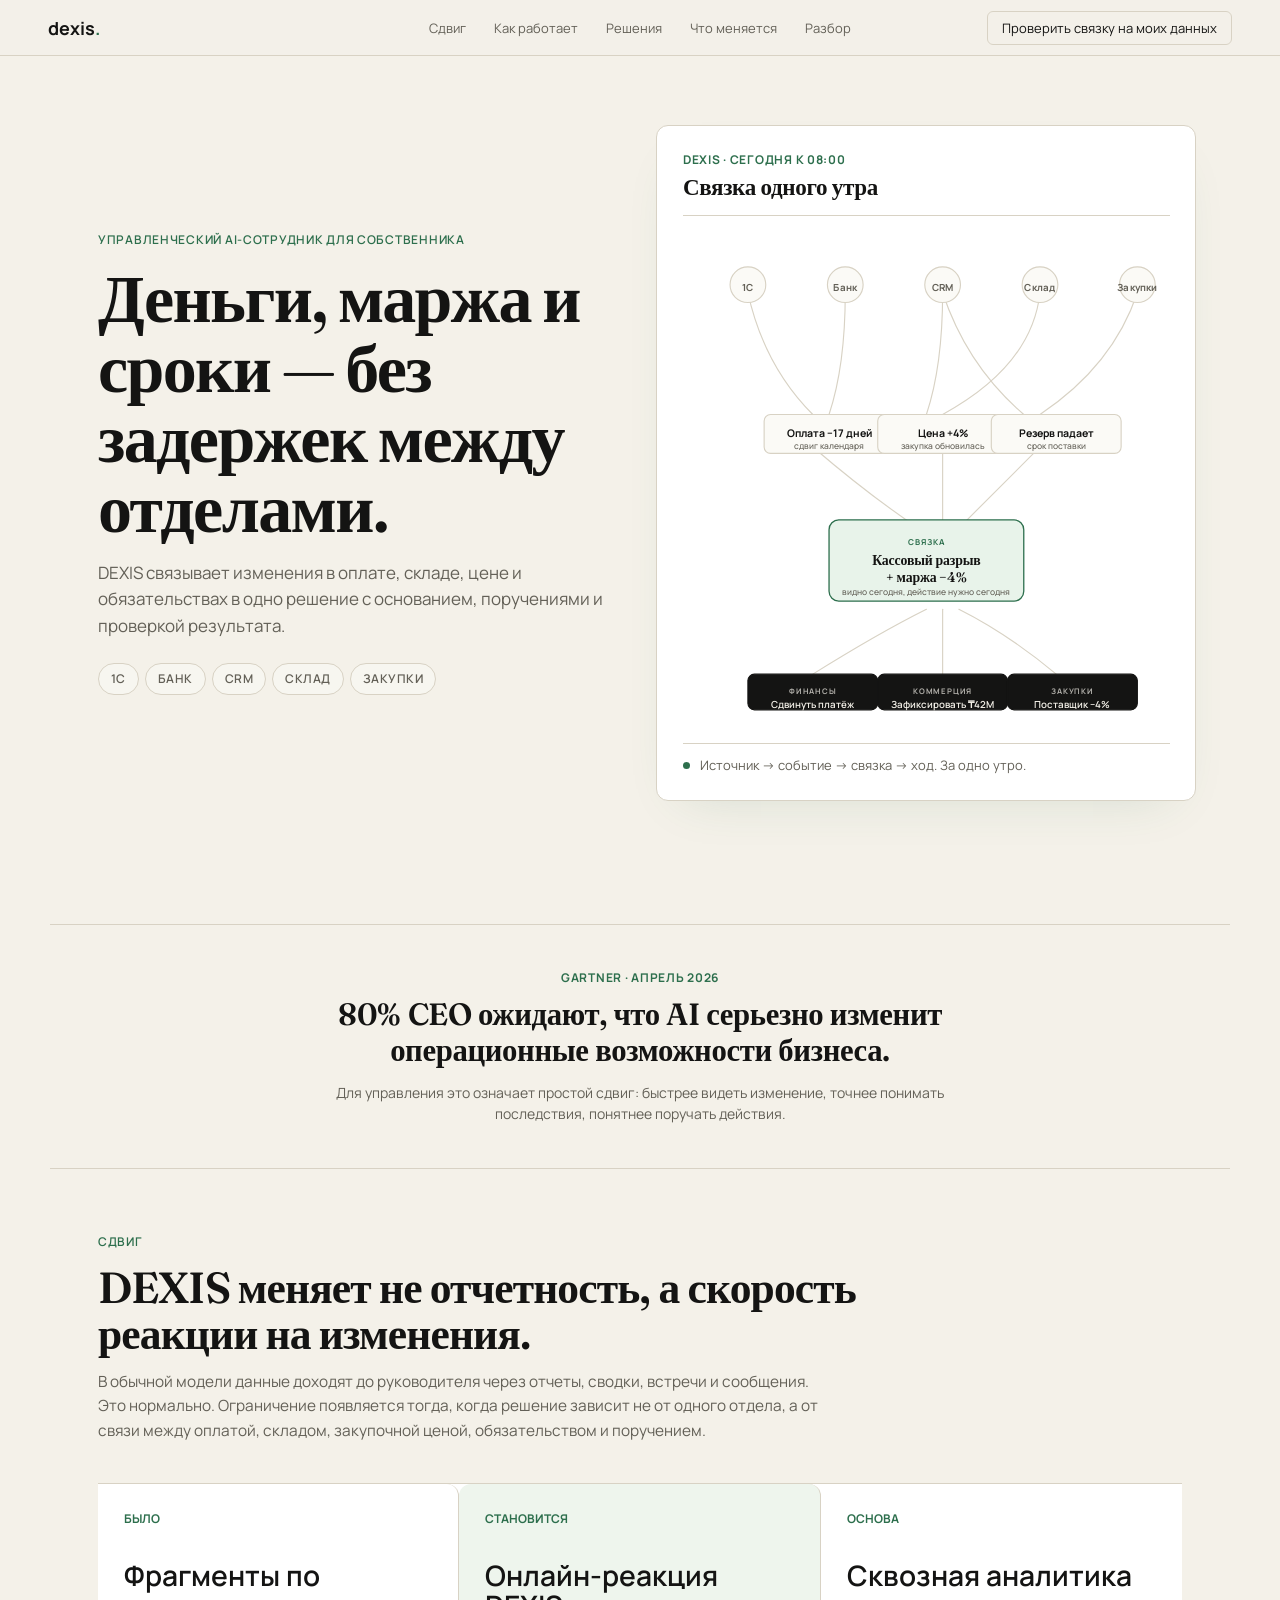
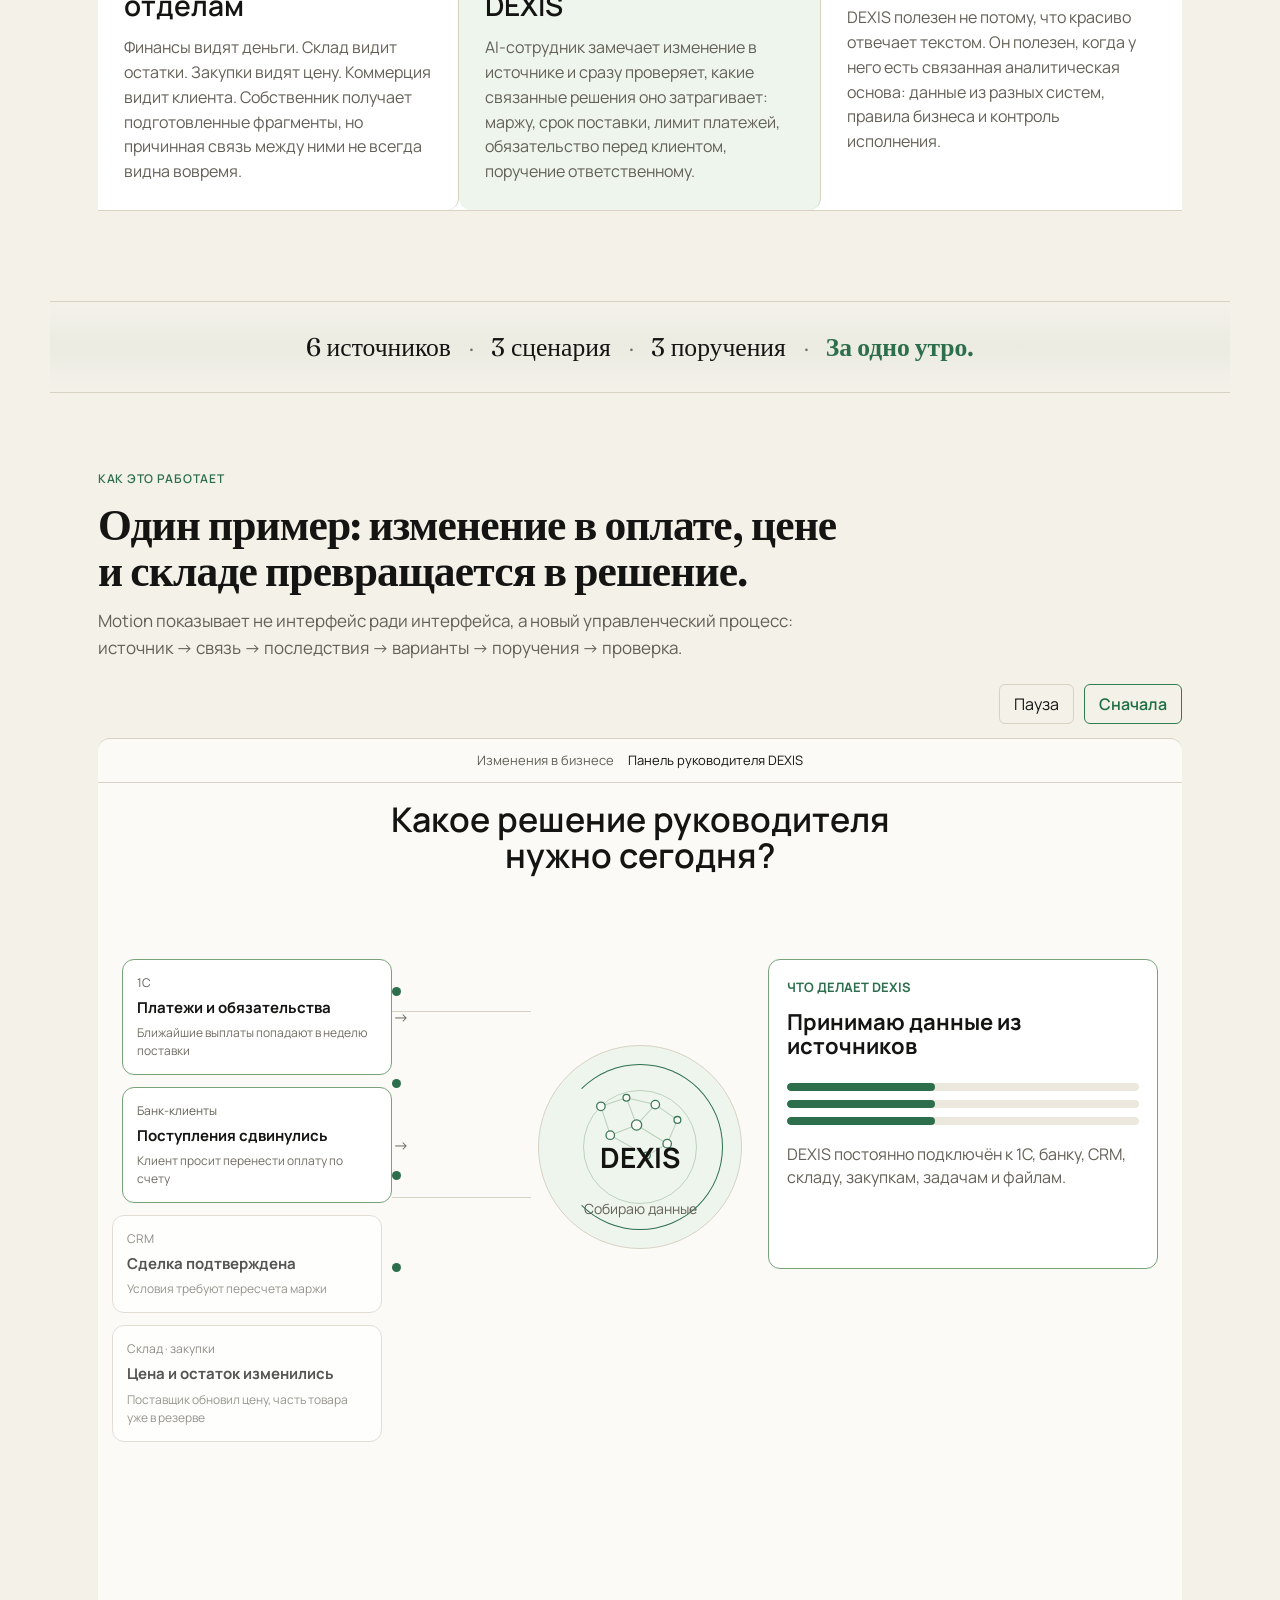
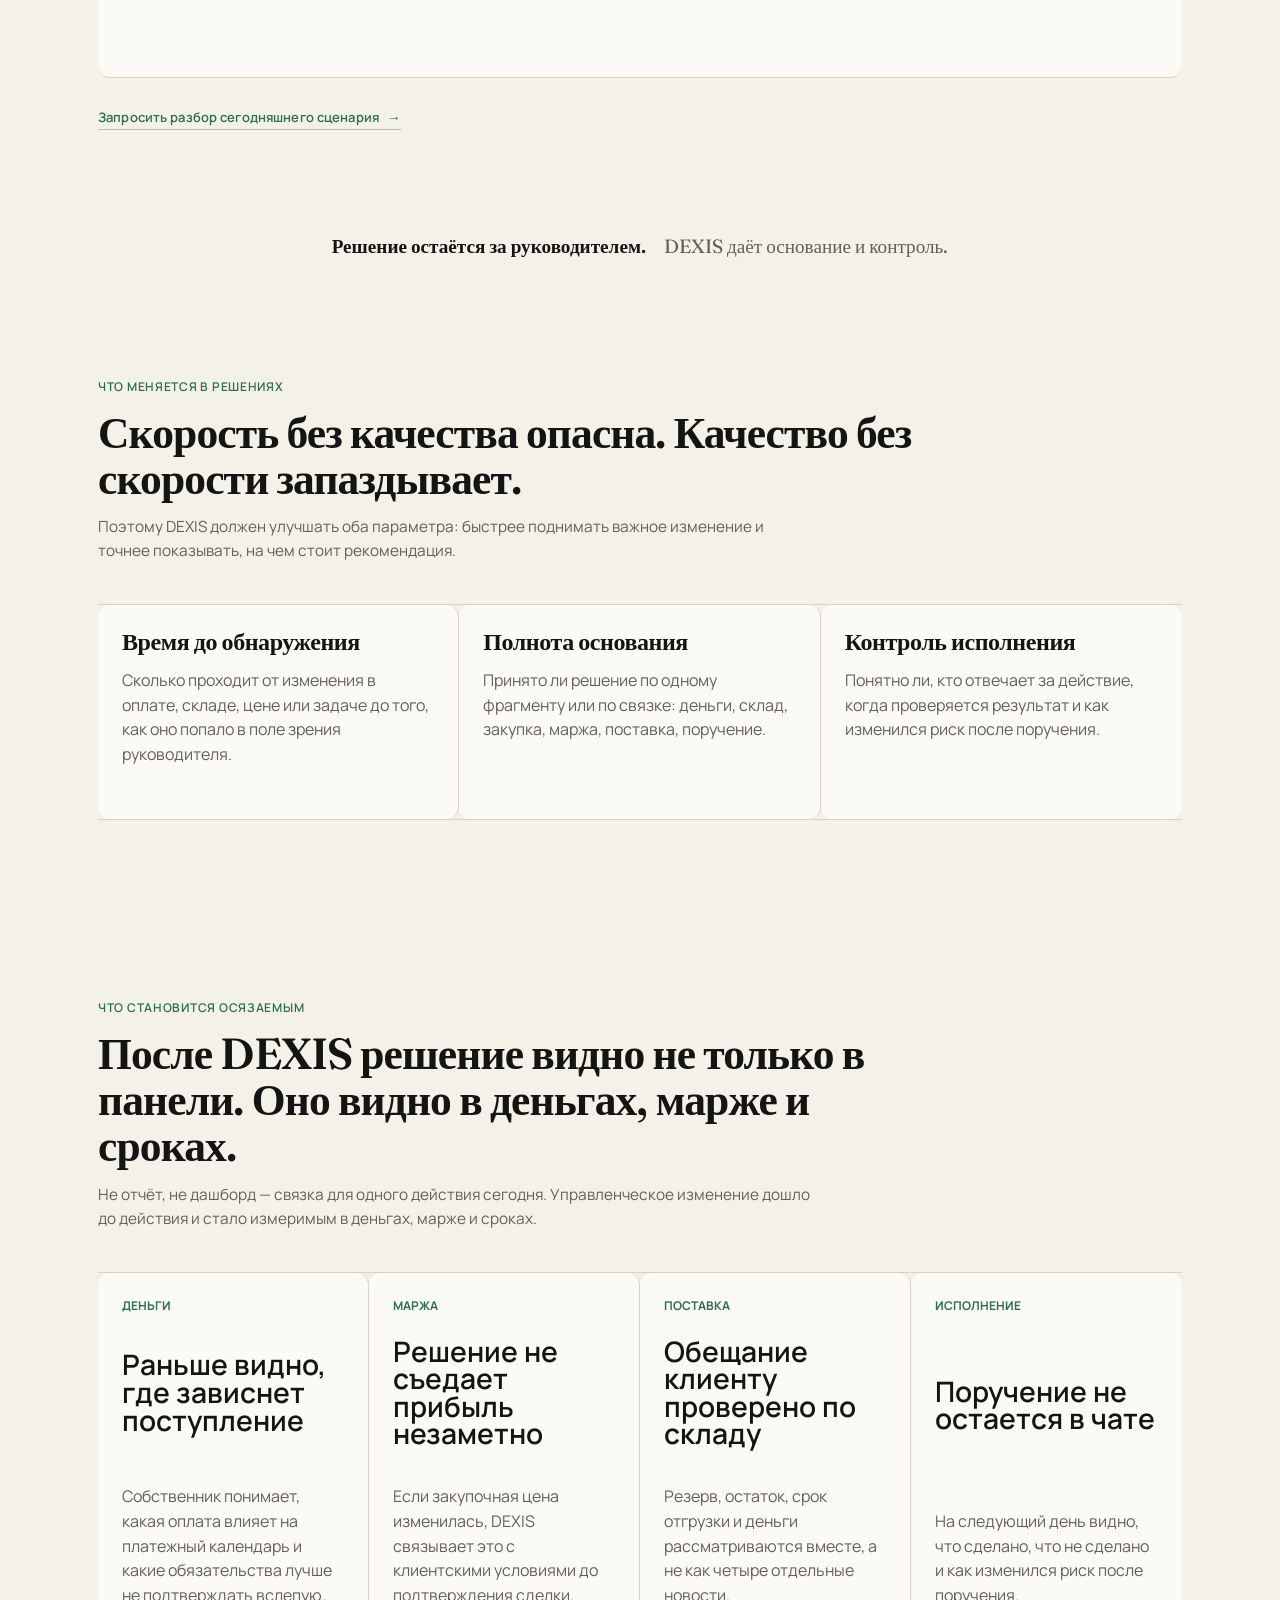
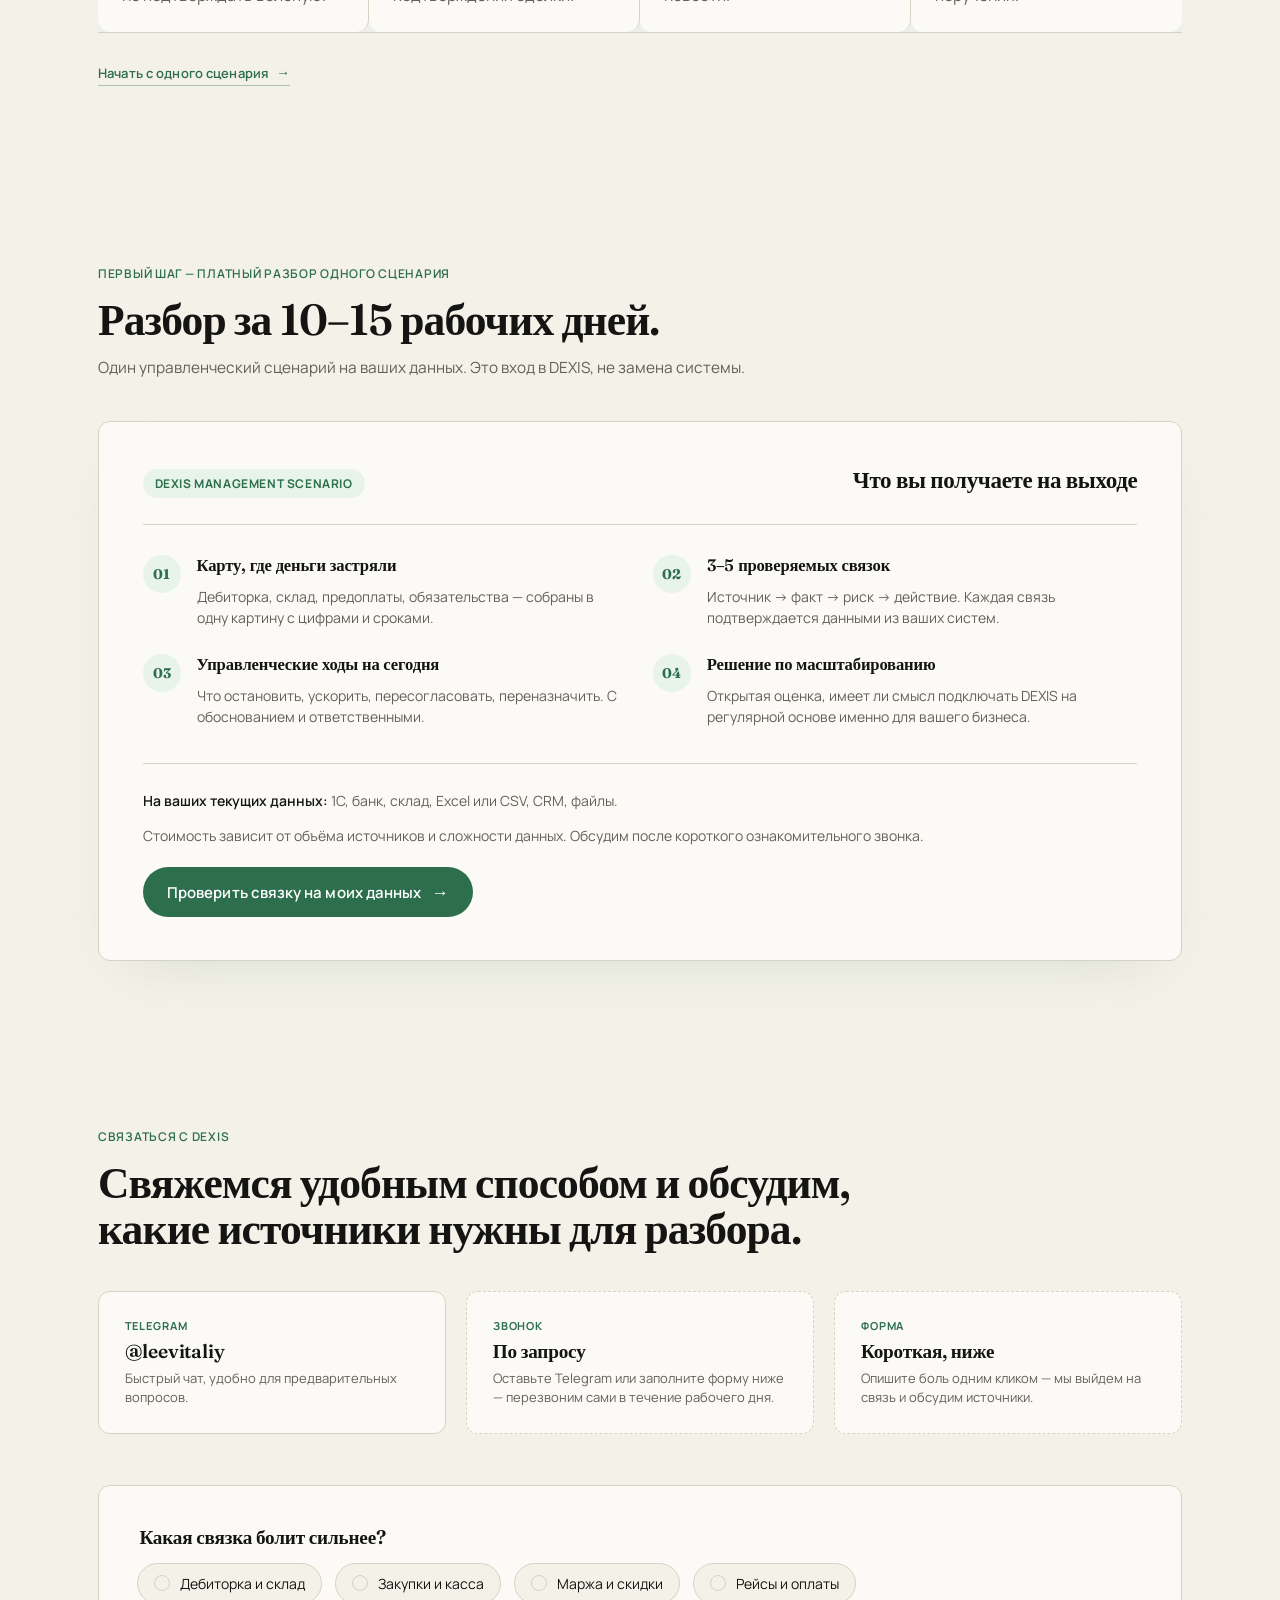
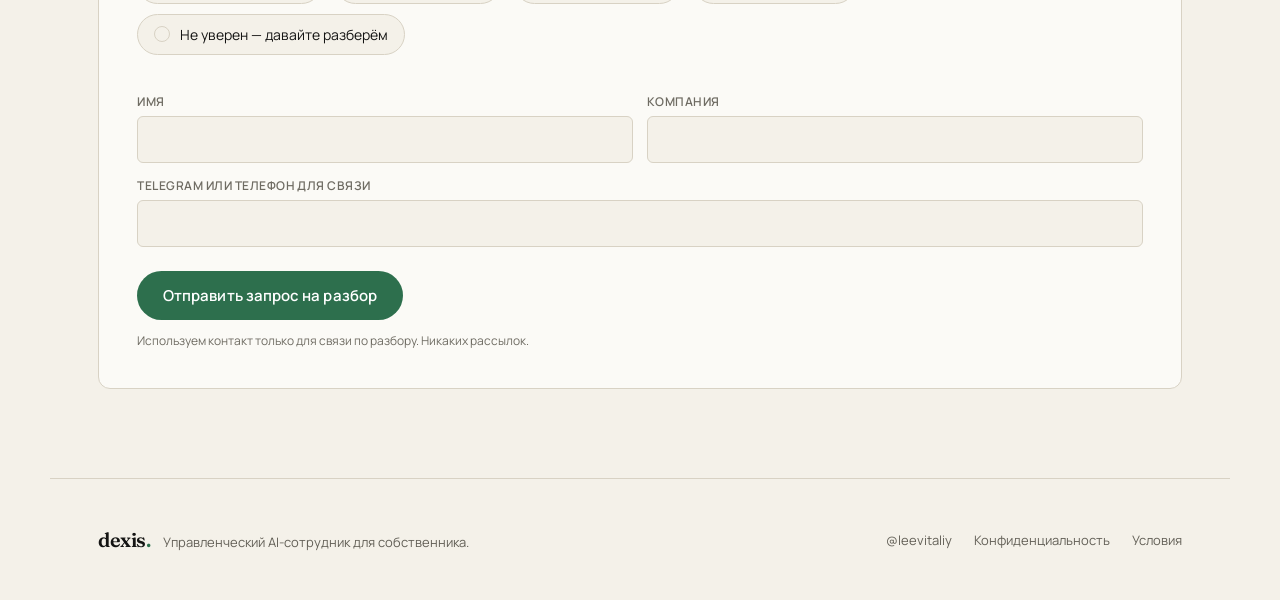
==== commit 5ba9f4ca: "feat(landing): visual-upgrade-23 — web-critic 7.5 → 9.05/10 за 19 правок Прогресс через 3 итерации w" ====
--- a/index.html
+++ b/index.html
@@ -31,9 +31,9 @@
   <link rel="icon" type="image/svg+xml" href="assets/favicon.svg">
 
   <link rel="preconnect" href="https://fonts.bunny.net" crossorigin>
-  <link href="https://fonts.bunny.net/css?family=manrope:400,500,600,700,800|fraunces:400,500,600,700,800" rel="stylesheet">
-  <link rel="stylesheet" href="styles.css?v=visual-upgrade-21">
-  <script src="script.js?v=visual-upgrade-21" defer charset="UTF-8"></script>
+  <link href="https://fonts.bunny.net/css?family=manrope:400,500,600,700|fraunces:600,700&display=swap" rel="stylesheet">
+  <link rel="stylesheet" href="styles.css?v=visual-upgrade-23-final">
+  <script src="script.js?v=visual-upgrade-23-final" defer charset="UTF-8"></script>
 </head>
 <body>
   <a class="skip-link" href="#main">Перейти к основному содержанию</a>
@@ -56,74 +56,151 @@
         <p class="eyebrow">Управленческий AI-сотрудник для собственника</p>
         <h1 id="hero-title">Деньги, маржа и сроки&nbsp;— без задержек между отделами.</h1>
         <p class="hero-sub">DEXIS связывает изменения в оплате, складе, цене и обязательствах в одно решение с основанием, поручениями и проверкой результата.</p>
-        <aside class="gartner-note" aria-label="Контекст Gartner">
-          <span>Gartner · апрель 2026</span>
-          <strong>80% CEO ожидают, что AI серьезно изменит операционные возможности бизнеса.</strong>
-          <p>Для управления это означает простой сдвиг: быстрее видеть изменение, точнее понимать последствия, понятнее поручать действия.</p>
-        </aside>
-      </div>
-
-      <div class="command-center hero-snapshot health-panel" aria-label="Что делает DEXIS">
-        <div class="dashboard-screen">
-          <div class="screen-topbar">
-            <div>
-              <span>С DEXIS</span>
-              <strong>Решение к 08:00</strong>
-            </div>
-            <div class="screen-sync">данные · связки · ход</div>
+        <ul class="hero-sources" aria-label="Подключаемые источники">
+          <li>1С</li>
+          <li>Банк</li>
+          <li>CRM</li>
+          <li>Склад</li>
+          <li>Закупки</li>
+        </ul>
+      </div>
+
+      <div class="connections-graph" aria-label="Граф связок DEXIS: 4 уровня — источники, события, риск, ход">
+        <div class="cg-frame">
+          <div class="cg-header">
+            <span class="cg-eyebrow">DEXIS · сегодня к 08:00</span>
+            <strong class="cg-title">Связка одного утра</strong>
           </div>
-          <div class="ai-page-cards ai-page-cards-single">
-            <article>
-              <div class="reason-list">
-                <div>
-                  <span>Онлайн</span>
-                  <strong>Изменения видны по мере появления</strong>
-                  <p>Оплата, резерв, цена и поручение не ждут общего отчета.</p>
-                </div>
-                <div>
-                  <span>Связь</span>
-                  <strong>Факты складываются в цепочку</strong>
-                  <p>Система показывает влияние одного изменения на другое.</p>
-                </div>
-                <div>
-                  <span>Решение</span>
-                  <strong>DEXIS предлагает варианты</strong>
-                  <p>Руководитель утверждает решение, видя основание и последствия.</p>
-                </div>
-              </div>
-            </article>
+          <svg class="cg-svg" viewBox="0 0 600 600" xmlns="http://www.w3.org/2000/svg" role="img" aria-hidden="true">
+            <defs>
+              <linearGradient id="cgRisk" x1="0" y1="0" x2="1" y2="1">
+                <stop offset="0%" stop-color="#2d6f4d"/>
+                <stop offset="100%" stop-color="#1f5a3c"/>
+              </linearGradient>
+            </defs>
+
+            <!-- Links: L1→L2 (curves) -->
+            <g class="cg-links cg-links-1">
+              <path d="M 80 70 Q 100 160 160 220" class="cg-link"/>
+              <path d="M 200 70 Q 200 160 180 220" class="cg-link"/>
+              <path d="M 320 70 Q 320 160 300 220" class="cg-link"/>
+              <path d="M 320 70 Q 350 160 420 220" class="cg-link"/>
+              <path d="M 440 70 Q 430 160 320 220" class="cg-link"/>
+              <path d="M 560 70 Q 530 160 440 220" class="cg-link"/>
+            </g>
+
+            <!-- Links: L2→L3 -->
+            <g class="cg-links cg-links-2">
+              <path d="M 160 260 Q 230 320 290 360" class="cg-link"/>
+              <path d="M 320 260 Q 320 310 320 360" class="cg-link"/>
+              <path d="M 440 260 Q 380 320 340 360" class="cg-link"/>
+            </g>
+
+            <!-- Links: L3→L4 -->
+            <g class="cg-links cg-links-3">
+              <path d="M 300 460 Q 240 490 160 540" class="cg-link"/>
+              <path d="M 320 460 Q 320 500 320 540" class="cg-link"/>
+              <path d="M 340 460 Q 400 490 460 540" class="cg-link"/>
+            </g>
+
+            <!-- Level 1: 5 источников -->
+            <g class="cg-level cg-level-1">
+              <g class="cg-node cg-node-src"><circle cx="80" cy="60" r="22"/><text x="80" y="64">1С</text></g>
+              <g class="cg-node cg-node-src"><circle cx="200" cy="60" r="22"/><text x="200" y="64">Банк</text></g>
+              <g class="cg-node cg-node-src"><circle cx="320" cy="60" r="22"/><text x="320" y="64">CRM</text></g>
+              <g class="cg-node cg-node-src"><circle cx="440" cy="60" r="22"/><text x="440" y="64">Склад</text></g>
+              <g class="cg-node cg-node-src"><circle cx="560" cy="60" r="22"/><text x="560" y="64">Закупки</text></g>
+            </g>
+
+            <!-- Level 2: 3 события -->
+            <g class="cg-level cg-level-2">
+              <g class="cg-node cg-node-event">
+                <rect x="100" y="220" width="160" height="48" rx="8"/>
+                <text x="180" y="244" class="cg-event-title">Оплата −17 дней</text>
+                <text x="180" y="260" class="cg-event-sub">сдвиг календаря</text>
+              </g>
+              <g class="cg-node cg-node-event">
+                <rect x="240" y="220" width="160" height="48" rx="8"/>
+                <text x="320" y="244" class="cg-event-title">Цена +4%</text>
+                <text x="320" y="260" class="cg-event-sub">закупка обновилась</text>
+              </g>
+              <g class="cg-node cg-node-event">
+                <rect x="380" y="220" width="160" height="48" rx="8"/>
+                <text x="460" y="244" class="cg-event-title">Резерв падает</text>
+                <text x="460" y="260" class="cg-event-sub">срок поставки</text>
+              </g>
+            </g>
+
+            <!-- Level 3: 1 риск (central, large) -->
+            <g class="cg-level cg-level-3">
+              <g class="cg-node cg-node-risk">
+                <rect x="180" y="350" width="240" height="100" rx="12"/>
+                <text x="300" y="378" class="cg-risk-eyebrow">Связка</text>
+                <text x="300" y="402" class="cg-risk-title">Кассовый разрыв</text>
+                <text x="300" y="422" class="cg-risk-title">+ маржа −4%</text>
+                <text x="300" y="440" class="cg-risk-sub">видно сегодня, действие нужно сегодня</text>
+              </g>
+            </g>
+
+            <!-- Level 4: 3 хода (поручения) -->
+            <g class="cg-level cg-level-4">
+              <g class="cg-node cg-node-action">
+                <rect x="80" y="540" width="160" height="44" rx="8"/>
+                <text x="160" y="562" class="cg-action-eyebrow">Финансы</text>
+                <text x="160" y="578" class="cg-action-text">Сдвинуть платёж</text>
+              </g>
+              <g class="cg-node cg-node-action">
+                <rect x="240" y="540" width="160" height="44" rx="8"/>
+                <text x="320" y="562" class="cg-action-eyebrow">Коммерция</text>
+                <text x="320" y="578" class="cg-action-text">Зафиксировать ₸42M</text>
+              </g>
+              <g class="cg-node cg-node-action">
+                <rect x="400" y="540" width="160" height="44" rx="8"/>
+                <text x="480" y="562" class="cg-action-eyebrow">Закупки</text>
+                <text x="480" y="578" class="cg-action-text">Поставщик −4%</text>
+              </g>
+            </g>
+          </svg>
+          <div class="cg-footer">
+            <span class="cg-dot" aria-hidden="true"></span>
+            <span>Источник → событие → связка → ход. За одно утро.</span>
           </div>
         </div>
       </div>
     </section>
 
+    <aside class="gartner-note gartner-note-standalone" aria-label="Контекст Gartner" data-reveal>
+      <span>Gartner · апрель 2026</span>
+      <strong>80% CEO ожидают, что AI серьезно изменит операционные возможности бизнеса.</strong>
+      <p>Для управления это означает простой сдвиг: быстрее видеть изменение, точнее понимать последствия, понятнее поручать действия.</p>
+    </aside>
+
     <section class="decision-shift-section" id="shift" aria-labelledby="shift-title">
-      <div class="section-head">
+      <div class="section-head" data-reveal>
         <p class="eyebrow">Сдвиг</p>
         <h2 id="shift-title">DEXIS меняет не отчетность, а скорость реакции на изменения.</h2>
         <p>В обычной модели данные доходят до руководителя через отчеты, сводки, встречи и сообщения. Это нормально. Ограничение появляется тогда, когда решение зависит не от одного отдела, а от связи между оплатой, складом, закупочной ценой, обязательством и поручением.</p>
       </div>
-      <div class="shift-board">
-        <article>
+      <div class="shift-board" data-reveal-group>
+        <article data-reveal>
           <span>Было</span>
           <strong>Фрагменты по отделам</strong>
           <p>Финансы видят деньги. Склад видит остатки. Закупки видят цену. Коммерция видит клиента. Собственник получает подготовленные фрагменты, но причинная связь между ними не всегда видна вовремя.</p>
         </article>
-        <article class="shift-ai-card" id="online">
+        <article class="shift-ai-card" id="online" data-reveal>
           <span>Становится</span>
           <strong>Онлайн-реакция DEXIS</strong>
           <p>AI-сотрудник замечает изменение в источнике и сразу проверяет, какие связанные решения оно затрагивает: маржу, срок поставки, лимит платежей, обязательство перед клиентом, поручение ответственному.</p>
         </article>
-        <article id="analytics">
+        <article id="analytics" data-reveal>
           <span>Основа</span>
           <strong>Сквозная аналитика</strong>
           <p>DEXIS полезен не потому, что красиво отвечает текстом. Он полезен, когда у него есть связанная аналитическая основа: данные из разных систем, правила бизнеса и контроль исполнения.</p>
         </article>
       </div>
-      <a class="section-thin-link" href="#contact">Показать сдвиг на моих данных <span aria-hidden="true">→</span></a>
-    </section>
-
-    <aside class="fact-bar" aria-label="Что собирает DEXIS">
+    </section>
+
+    <aside class="fact-bar" aria-label="Что собирает DEXIS" data-reveal>
       <span>6 источников</span>
       <span class="fact-dot" aria-hidden="true">·</span>
       <span>3 сценария</span>
@@ -134,7 +211,7 @@
     </aside>
 
     <section class="work-section" id="work" aria-labelledby="work-title">
-      <div class="section-head">
+      <div class="section-head" data-reveal>
         <p class="eyebrow">Как это работает</p>
         <h2 id="work-title">Один пример: изменение в оплате, цене и складе превращается в решение.</h2>
         <p>Motion показывает не интерфейс ради интерфейса, а новый управленческий процесс: источник → связь → последствия → варианты → поручения → проверка.</p>
@@ -291,7 +368,6 @@
               <p>Сравнить исполнение поручений с изменением риска.</p>
             </article>
           </div>
-          <p class="delivery-note">Руководитель получает не отчет, а предложенное решение с причиной, сценарием, ответственными и контролем исполнения.</p>
         </div>
       </div>
       <a class="section-thin-link" href="#contact">Запросить разбор сегодняшнего сценария <span aria-hidden="true">→</span></a>
@@ -303,59 +379,50 @@
     </aside>
 
     <section class="proof-section" id="decisions" aria-labelledby="decision-title">
-      <div class="section-head">
+      <div class="section-head" data-reveal>
         <p class="eyebrow">Что меняется в решениях</p>
         <h2 id="decision-title">Скорость без качества опасна. Качество без скорости запаздывает.</h2>
         <p>Поэтому DEXIS должен улучшать оба параметра: быстрее поднимать важное изменение и точнее показывать, на чем стоит рекомендация.</p>
       </div>
-      <div class="proof-grid">
-        <article>
+      <div class="proof-grid" data-reveal-group>
+        <article data-reveal>
           <h3>Время до обнаружения</h3>
           <p>Сколько проходит от изменения в оплате, складе, цене или задаче до того, как оно попало в поле зрения руководителя.</p>
         </article>
-        <article>
+        <article data-reveal>
           <h3>Полнота основания</h3>
           <p>Принято ли решение по одному фрагменту или по связке: деньги, склад, закупка, маржа, поставка, поручение.</p>
         </article>
-        <article>
+        <article data-reveal>
           <h3>Контроль исполнения</h3>
           <p>Понятно ли, кто отвечает за действие, когда проверяется результат и как изменился риск после поручения.</p>
         </article>
       </div>
-      <a class="section-thin-link" href="#contact">Применить принцип к моему бизнесу <span aria-hidden="true">→</span></a>
-    </section>
-
-    <aside class="fact-bar fact-bar-quiet" aria-label="Что не делает DEXIS">
-      <span>Не отчёт.</span>
-      <span class="fact-dot" aria-hidden="true">·</span>
-      <span>Не дашборд.</span>
-      <span class="fact-dot" aria-hidden="true">·</span>
-      <strong>Связка для одного действия сегодня.</strong>
-    </aside>
+    </section>
 
     <section class="impact-section" id="impact" aria-labelledby="impact-title">
-      <div class="section-head">
+      <div class="section-head" data-reveal>
         <p class="eyebrow">Что становится осязаемым</p>
         <h2 id="impact-title">После DEXIS решение видно не только в панели. Оно видно в деньгах, марже и сроках.</h2>
-        <p>Финальный смысл не в том, что AI что-то красиво объяснил. Смысл в том, что управленческое изменение дошло до действия и стало измеримым.</p>
-      </div>
-      <div class="impact-board" aria-label="Осязаемый эффект DEXIS">
-        <article>
+        <p>Не отчёт, не дашборд — связка для одного действия сегодня. Управленческое изменение дошло до действия и стало измеримым в деньгах, марже и сроках.</p>
+      </div>
+      <div class="impact-board" aria-label="Осязаемый эффект DEXIS" data-reveal-group>
+        <article data-reveal>
           <span>Деньги</span>
           <strong>Раньше видно, где зависнет поступление</strong>
           <p>Собственник понимает, какая оплата влияет на платежный календарь и какие обязательства лучше не подтверждать вслепую.</p>
         </article>
-        <article>
+        <article data-reveal>
           <span>Маржа</span>
           <strong>Решение не съедает прибыль незаметно</strong>
           <p>Если закупочная цена изменилась, DEXIS связывает это с клиентскими условиями до подтверждения сделки.</p>
         </article>
-        <article>
+        <article data-reveal>
           <span>Поставка</span>
           <strong>Обещание клиенту проверено по складу</strong>
           <p>Резерв, остаток, срок отгрузки и деньги рассматриваются вместе, а не как четыре отдельные новости.</p>
         </article>
-        <article>
+        <article data-reveal>
           <span>Исполнение</span>
           <strong>Поручение не остается в чате</strong>
           <p>На следующий день видно, что сделано, что не сделано и как изменился риск после поручения.</p>
@@ -365,12 +432,12 @@
     </section>
 
     <section class="offer-section" id="offer" aria-labelledby="offer-title">
-      <div class="section-head">
+      <div class="section-head" data-reveal>
         <p class="eyebrow">Первый шаг — платный разбор одного сценария</p>
         <h2 id="offer-title">Разбор за 10–15 рабочих дней.</h2>
         <p>Один управленческий сценарий на ваших данных. Это вход в DEXIS, не замена системы.</p>
       </div>
-      <div class="offer-card">
+      <div class="offer-card" data-reveal>
         <div class="offer-card-head">
           <span class="offer-badge">DEXIS Management Scenario</span>
           <strong>Что вы получаете на выходе</strong>
@@ -406,25 +473,25 @@
     </section>
 
     <section class="contact-section" id="contact" aria-labelledby="contact-title">
-      <div class="section-head">
+      <div class="section-head" data-reveal>
         <p class="eyebrow">Связаться с DEXIS</p>
         <h2 id="contact-title">Свяжемся удобным способом и обсудим, какие источники нужны для разбора.</h2>
       </div>
-      <div class="contact-channels">
-        <a class="contact-channel" href="https://t.me/leevitaliy" target="_blank" rel="noopener">
+      <div class="contact-channels" data-reveal-group>
+        <a class="contact-channel" href="https://t.me/leevitaliy" target="_blank" rel="noopener" data-reveal>
           <span>Telegram</span>
           <strong>@leevitaliy</strong>
           <p>Быстрый чат, удобно для предварительных вопросов.</p>
         </a>
-        <a class="contact-channel" href="tel:+7000000000">
-          <span>Телефон</span>
-          <strong>+7 (___) ___-__-__</strong>
-          <p>Звонок 15–20 минут, расскажем что в работе и какие данные нужны.</p>
-        </a>
-        <div class="contact-channel contact-channel-form-anchor">
+        <div class="contact-channel contact-channel-form-anchor" data-reveal>
+          <span>Звонок</span>
+          <strong>По запросу</strong>
+          <p>Оставьте Telegram или заполните форму ниже — перезвоним сами в течение рабочего дня.</p>
+        </div>
+        <div class="contact-channel contact-channel-form-anchor" data-reveal>
           <span>Форма</span>
           <strong>Короткая, ниже</strong>
-          <p>Опишите боль одним кликом, мы перезвоним сами в течение рабочего дня.</p>
+          <p>Опишите боль одним кликом — мы выйдем на связь и обсудим источники.</p>
         </div>
       </div>
       <form class="contact-form" action="#" method="post" aria-label="Запрос на разбор">
--- a/styles.css
+++ b/styles.css
@@ -5,13 +5,28 @@
   --surface-3: #ece8dd;
   --text: #141413;
   --muted: #636057;
-  --faint: #8a867b;
+  --faint: #6f6c63; /* AA pass — 4.7:1 on --bg */
   --line: #d8d2c4;
   --accent: #2d6f4d;
   --accent-soft: #e8f3ea;
   --warning: #9a6a18;
   --danger: #9d3d34;
   --max: 1180px;
+
+  /* Type scale — 6 размеров (Refactoring UI 5-6 max) */
+  --fs-eyebrow: 12px;
+  --fs-body-sm: 13px;
+  --fs-body: 16px;
+  --fs-body-lg: clamp(17px, 1.3vw, 19px);
+  --fs-h3: clamp(20px, 1.8vw, 24px);
+  --fs-h2: clamp(28px, 3.4vw, 46px);
+  --fs-h1: clamp(40px, 5.4vw, 68px); /* v23 fix #1: cap 76→68 — H1 5 строк вместо 6 на 1440 */
+
+  /* Easing tokens — premium feel */
+  --ease-out-expo: cubic-bezier(0.16, 1, 0.3, 1);
+  --ease-out-quart: cubic-bezier(0.25, 1, 0.5, 1);
+  --ease-in-out-quart: cubic-bezier(0.76, 0, 0.24, 1);
+
   --font-body: "Manrope", -apple-system, BlinkMacSystemFont, "SF Pro Text", "Segoe UI", sans-serif;
   --font-display: "Fraunces", "Times New Roman", Georgia, serif;
 }
@@ -80,7 +95,7 @@
 
 .brand {
   font-size: 18px;
-  font-weight: 650;
+  font-weight: 700;
 }
 
 .brand span,
@@ -93,7 +108,7 @@
   display: flex;
   gap: 28px;
   color: var(--muted);
-  font-size: 13px;
+  font-size: var(--fs-body-sm);
 }
 
 .nav-action {
@@ -104,7 +119,7 @@
   border: 1px solid var(--line);
   border-radius: 6px;
   padding: 0 14px;
-  font-size: 13px;
+  font-size: var(--fs-body-sm);
 }
 
 .hero,
@@ -127,11 +142,405 @@
 .hero {
   min-height: min(840px, calc(100svh - 96px));
   display: grid;
-  grid-template-columns: minmax(420px, 0.94fr) minmax(580px, 1.06fr);
+  /* v23 fix: left col шире (520-1.04fr) для H1 4-5 строк вместо 6+ на 1440 */
+  grid-template-columns: minmax(520px, 1.04fr) minmax(540px, 0.96fr);
   align-items: center;
-  gap: clamp(26px, 2.8vw, 36px);
+  gap: clamp(28px, 3vw, 40px);
   padding-top: clamp(34px, 4vw, 48px);
   padding-bottom: clamp(28px, 3vw, 42px);
+}
+
+/* v22 web-critic fix #2: hero-sources chip-row — выравнивает baseline left col с right */
+.hero-sources {
+  display: flex;
+  flex-wrap: wrap;
+  gap: 6px;
+  margin: 24px 0 0;
+  padding: 0;
+  list-style: none;
+}
+
+.hero-sources li {
+  min-height: 32px;
+  display: inline-flex;
+  align-items: center;
+  padding: 0 12px;
+  border: 1px solid var(--line);
+  border-radius: 999px;
+  background: rgba(251, 250, 246, 0.6);
+  color: var(--muted);
+  font-size: var(--fs-eyebrow);
+  font-weight: 600;
+  letter-spacing: 0.04em;
+  text-transform: uppercase;
+  transition: color 240ms var(--ease-out-expo), border-color 240ms var(--ease-out-expo);
+}
+
+.hero-sources li:hover {
+  color: var(--accent);
+  border-color: var(--accent);
+}
+
+/* ============================================================
+   v22 — Connections Graph (hero right column, unique artifact)
+   Sequential reveal по scroll-in: L1 → links1 → L2 → links2 → L3 → links3 → L4
+   ============================================================ */
+.connections-graph {
+  width: 100%;
+  align-self: stretch;
+  display: grid;
+  align-content: center;
+}
+
+.cg-frame {
+  position: relative;
+  display: grid;
+  gap: 20px;
+  padding: clamp(20px, 2vw, 28px);
+  border: 1px solid var(--line);
+  border-radius: 12px;
+  background: var(--surface-2);
+  box-shadow:
+    0 1px 0 rgba(255, 255, 255, 0.6) inset,
+    0 20px 50px -28px rgba(45, 111, 77, 0.18);
+}
+
+.cg-header {
+  display: grid;
+  gap: 4px;
+  padding-bottom: 14px;
+  border-bottom: 1px solid var(--line);
+}
+
+.cg-eyebrow {
+  color: var(--accent);
+  font-size: var(--fs-eyebrow);
+  font-weight: 700;
+  letter-spacing: 0.06em;
+  text-transform: uppercase;
+}
+
+.cg-title {
+  font-family: var(--font-display);
+  font-size: clamp(20px, 1.8vw, 26px);
+  font-weight: 600;
+  letter-spacing: -0.015em;
+}
+
+.cg-svg {
+  width: 100%;
+  height: auto;
+  display: block;
+  overflow: visible;
+}
+
+/* === Nodes shared === */
+.cg-node circle,
+.cg-node rect {
+  fill: var(--surface-2);
+  stroke: var(--line);
+  stroke-width: 1.4;
+  transition:
+    fill 600ms var(--ease-out-expo),
+    stroke 600ms var(--ease-out-expo),
+    transform 700ms var(--ease-out-expo);
+}
+
+.cg-node text {
+  font-family: var(--font-body);
+  font-size: var(--fs-body-sm);
+  font-weight: 600;
+  fill: var(--text);
+  text-anchor: middle;
+  dominant-baseline: middle;
+  letter-spacing: 0;
+}
+
+/* === Source nodes (L1) — small circles === */
+.cg-node-src circle {
+  fill: var(--surface);
+}
+
+.cg-node-src text {
+  font-size: var(--fs-eyebrow);
+  font-weight: 700;
+  letter-spacing: 0.02em;
+  fill: var(--muted);
+}
+
+/* === Event nodes (L2) — small rects === */
+.cg-node-event rect {
+  fill: var(--surface);
+}
+
+.cg-node-event .cg-event-title {
+  font-size: var(--fs-body-sm);
+  font-weight: 700;
+  fill: var(--text);
+}
+
+.cg-node-event .cg-event-sub {
+  font-size: 10.5px;
+  font-weight: 500;
+  fill: var(--muted);
+}
+
+/* === Risk node (L3) — large central, accent === */
+.cg-node-risk rect {
+  fill: var(--accent-soft);
+  stroke: var(--accent);
+  stroke-width: 1.6;
+}
+
+.cg-node-risk .cg-risk-eyebrow {
+  font-size: 10px;
+  font-weight: 700;
+  fill: var(--accent);
+  letter-spacing: 0.1em;
+  text-transform: uppercase;
+}
+
+.cg-node-risk .cg-risk-title {
+  font-family: var(--font-display);
+  font-size: 17px;
+  font-weight: 600;
+  fill: var(--text);
+  letter-spacing: -0.01em;
+}
+
+.cg-node-risk .cg-risk-sub {
+  font-size: 10.5px;
+  font-weight: 500;
+  fill: var(--muted);
+}
+
+/* === Action nodes (L4) — rects, dark === */
+.cg-node-action rect {
+  fill: var(--text);
+  stroke: var(--text);
+}
+
+.cg-node-action .cg-action-eyebrow {
+  font-size: 9.5px;
+  font-weight: 700;
+  fill: rgba(244, 241, 233, 0.7);
+  letter-spacing: 0.1em;
+  text-transform: uppercase;
+}
+
+.cg-node-action .cg-action-text {
+  font-size: var(--fs-eyebrow);
+  font-weight: 600;
+  fill: var(--bg);
+}
+
+/* === Links === */
+.cg-link {
+  fill: none;
+  stroke: var(--line);
+  stroke-width: 1.4;
+  stroke-linecap: round;
+  stroke-dasharray: 200;
+  stroke-dashoffset: 200;
+  transition: stroke-dashoffset 900ms var(--ease-out-expo), stroke 600ms var(--ease-out-expo);
+}
+
+/* === Entry states: hidden by default === */
+.cg-svg .cg-node {
+  opacity: 0;
+  transform: translateY(8px);
+  transform-box: fill-box;
+  transform-origin: center;
+}
+
+/* === Active state: container has .is-running (toggled by JS on scroll-in) === */
+.connections-graph.is-running .cg-svg .cg-node {
+  opacity: 1;
+  transform: translateY(0);
+}
+
+.connections-graph.is-running .cg-svg .cg-link {
+  stroke-dashoffset: 0;
+}
+
+/* === Sequential delays — Level 1 (5 sources, 90ms stagger) === */
+.connections-graph.is-running .cg-level-1 .cg-node:nth-child(1) { transition-delay: 0ms; }
+.connections-graph.is-running .cg-level-1 .cg-node:nth-child(2) { transition-delay: 90ms; }
+.connections-graph.is-running .cg-level-1 .cg-node:nth-child(3) { transition-delay: 180ms; }
+.connections-graph.is-running .cg-level-1 .cg-node:nth-child(4) { transition-delay: 270ms; }
+.connections-graph.is-running .cg-level-1 .cg-node:nth-child(5) { transition-delay: 360ms; }
+
+/* Links 1 — after L1 fully entered */
+.connections-graph.is-running .cg-links-1 .cg-link { transition-delay: 500ms; }
+
+/* Level 2 — after links 1 drawn */
+.connections-graph.is-running .cg-level-2 .cg-node:nth-child(1) { transition-delay: 700ms; }
+.connections-graph.is-running .cg-level-2 .cg-node:nth-child(2) { transition-delay: 790ms; }
+.connections-graph.is-running .cg-level-2 .cg-node:nth-child(3) { transition-delay: 880ms; }
+
+/* Links 2 — after L2 entered */
+.connections-graph.is-running .cg-links-2 .cg-link { transition-delay: 1000ms; }
+
+/* Level 3 — risk node, dramatic */
+.connections-graph.is-running .cg-level-3 .cg-node { transition-delay: 1200ms; }
+
+/* Links 3 */
+.connections-graph.is-running .cg-links-3 .cg-link { transition-delay: 1400ms; }
+
+/* Level 4 — actions */
+.connections-graph.is-running .cg-level-4 .cg-node:nth-child(1) { transition-delay: 1500ms; }
+.connections-graph.is-running .cg-level-4 .cg-node:nth-child(2) { transition-delay: 1590ms; }
+.connections-graph.is-running .cg-level-4 .cg-node:nth-child(3) { transition-delay: 1680ms; }
+
+/* Pulse on risk after entry — subtle attention */
+@keyframes cg-risk-pulse {
+  0%, 100% { stroke-width: 1.6; }
+  50% { stroke-width: 2.4; }
+}
+
+.connections-graph.is-running .cg-node-risk rect {
+  animation: cg-risk-pulse 3.4s var(--ease-in-out-quart) infinite;
+  animation-delay: 2200ms;
+}
+
+/* === Footer caption === */
+.cg-footer {
+  display: flex;
+  align-items: center;
+  gap: 10px;
+  padding-top: 12px;
+  border-top: 1px solid var(--line);
+  color: var(--muted);
+  font-size: var(--fs-body-sm);
+}
+
+.cg-dot {
+  width: 7px;
+  height: 7px;
+  border-radius: 50%;
+  background: var(--accent);
+  flex-shrink: 0;
+  animation: cg-dot-pulse 2s var(--ease-in-out-quart) infinite;
+}
+
+@keyframes cg-dot-pulse {
+  0%, 100% { opacity: 0.55; transform: scale(1); }
+  50% { opacity: 1; transform: scale(1.2); }
+}
+
+/* === Reduced motion === */
+@media (prefers-reduced-motion: reduce) {
+  .cg-svg .cg-node {
+    opacity: 1;
+    transform: none;
+  }
+  .cg-svg .cg-link {
+    stroke-dashoffset: 0;
+  }
+  .cg-node-risk rect,
+  .cg-dot {
+    animation: none;
+  }
+}
+
+/* ============================================================
+   v22 — H1 word-stagger entry + magnetic CTAs
+   ============================================================ */
+.hero h1 .h1-word {
+  display: inline-block;
+  opacity: 0;
+  transform: translateY(20px);
+  transition: opacity 900ms var(--ease-out-expo), transform 900ms var(--ease-out-expo);
+}
+
+.hero h1.is-revealed .h1-word {
+  opacity: 1;
+  transform: translateY(0);
+}
+
+.hero h1.is-revealed .h1-word:nth-child(1) { transition-delay: 0ms; }
+.hero h1.is-revealed .h1-word:nth-child(2) { transition-delay: 100ms; }
+.hero h1.is-revealed .h1-word:nth-child(3) { transition-delay: 200ms; }
+.hero h1.is-revealed .h1-word:nth-child(4) { transition-delay: 300ms; }
+.hero h1.is-revealed .h1-word:nth-child(5) { transition-delay: 400ms; }
+.hero h1.is-revealed .h1-word:nth-child(6) { transition-delay: 500ms; }
+.hero h1.is-revealed .h1-word:nth-child(7) { transition-delay: 600ms; }
+.hero h1.is-revealed .h1-word:nth-child(8) { transition-delay: 700ms; }
+.hero h1.is-revealed .h1-word:nth-child(9) { transition-delay: 800ms; }
+.hero h1.is-revealed .h1-word:nth-child(10) { transition-delay: 900ms; }
+.hero h1.is-revealed .h1-word:nth-child(n + 11) { transition-delay: 1000ms; }
+
+@media (prefers-reduced-motion: reduce) {
+  .hero h1 .h1-word {
+    opacity: 1;
+    transform: none;
+  }
+}
+
+/* Magnetic CTA — translate set by JS through CSS var */
+.nav-action,
+.offer-cta,
+.contact-submit {
+  transform: translate(var(--mx, 0px), var(--my, 0px));
+  will-change: transform;
+}
+
+/* ============================================================
+   v23 web-critic fix #2: card hover-lift (shift/proof/impact)
+   Все 10 cards «оживают» при hover — premium feel.
+   ============================================================ */
+.shift-board article,
+.proof-grid article,
+.impact-board article {
+  transition:
+    transform 360ms var(--ease-out-expo),
+    box-shadow 360ms var(--ease-out-expo),
+    border-color 360ms var(--ease-out-expo);
+}
+
+@media (hover: hover) {
+  .shift-board article:hover,
+  .proof-grid article:hover,
+  .impact-board article:hover {
+    transform: translateY(-3px);
+    box-shadow: 0 14px 36px -22px rgba(45, 111, 77, 0.22);
+    border-color: rgba(45, 111, 77, 0.35);
+    z-index: 1;
+    position: relative;
+  }
+}
+
+@media (prefers-reduced-motion: reduce) {
+  .shift-board article:hover,
+  .proof-grid article:hover,
+  .impact-board article:hover {
+    transform: none;
+  }
+}
+
+/* === Mobile responsive (<980px hero stacks) === */
+@media (max-width: 980px) {
+  .cg-frame {
+    padding: 18px;
+  }
+  .cg-title {
+    font-size: 18px;
+  }
+}
+
+@media (max-width: 560px) {
+  .cg-frame {
+    padding: 14px;
+  }
+  .cg-eyebrow {
+    font-size: 11px;
+  }
+  .cg-title {
+    font-size: var(--fs-body);
+  }
+  .cg-footer {
+    font-size: var(--fs-eyebrow);
+  }
 }
 
 .hero-copy {
@@ -141,7 +550,7 @@
 .eyebrow {
   margin: 0 0 14px;
   font-family: var(--font-body);
-  font-size: 12px;
+  font-size: var(--fs-eyebrow);
   font-weight: 600;
   letter-spacing: 0.06em;
   text-transform: uppercase;
@@ -164,10 +573,10 @@
 }
 
 h1 {
-  max-width: 640px;
+  max-width: 680px;
   margin-bottom: 18px;
-  font-size: clamp(40px, 6vw, 76px);
-  line-height: 1.02;
+  font-size: var(--fs-h1);
+  line-height: 1.03;
   font-weight: 600;
   letter-spacing: -0.024em;
 }
@@ -212,8 +621,9 @@
   display: block;
   margin-bottom: 8px;
   color: var(--accent);
-  font-size: 12px;
-  font-weight: 650;
+  font-size: var(--fs-eyebrow);
+  font-weight: 700;
+  letter-spacing: 0.06em;
   text-transform: uppercase;
 }
 
@@ -222,7 +632,7 @@
   max-width: 480px;
   font-size: clamp(19px, 1.75vw, 24px);
   line-height: 1.16;
-  font-weight: 640;
+  font-weight: 600;
 }
 
 .gartner-note p {
@@ -231,6 +641,39 @@
   color: var(--muted);
   font-size: 14px;
   line-height: 1.42;
+}
+
+/* v22: standalone gartner-note между hero и shift — bridge-quote */
+.gartner-note-standalone {
+  max-width: var(--max);
+  margin: clamp(40px, 5vw, 72px) auto 0;
+  padding: clamp(28px, 3.4vw, 44px) clamp(18px, 4vw, 48px);
+  border-top: 1px solid var(--line);
+  border-bottom: 1px solid var(--line);
+  background: transparent;
+  text-align: center;
+  display: grid;
+  gap: 10px;
+  justify-items: center;
+}
+
+.gartner-note-standalone span {
+  margin-bottom: 0;
+}
+
+.gartner-note-standalone strong {
+  max-width: 760px;
+  font-family: var(--font-display);
+  font-size: clamp(22px, 2.4vw, 32px);
+  line-height: 1.18;
+  font-weight: 600;
+  letter-spacing: -0.012em;
+  color: var(--text);
+}
+
+.gartner-note-standalone p {
+  max-width: 620px;
+  margin: 4px 0 0;
 }
 
 .hero-assurance {
@@ -249,7 +692,7 @@
   background: rgba(251, 250, 246, 0.68);
   color: var(--muted);
   padding: 0 11px;
-  font-size: 12px;
+  font-size: var(--fs-eyebrow);
 }
 
 .command-center {
@@ -293,13 +736,13 @@
 .screen-topbar span,
 .screen-sync {
   color: var(--muted);
-  font-size: 12px;
+  font-size: var(--fs-eyebrow);
 }
 
 .screen-topbar strong {
   color: var(--text);
   font-size: 14px;
-  font-weight: 620;
+  font-weight: 600;
 }
 
 .screen-sync {
@@ -317,8 +760,8 @@
 
 .screen-title span {
   color: var(--accent);
-  font-size: 13px;
-  font-weight: 650;
+  font-size: var(--fs-body-sm);
+  font-weight: 700;
   text-transform: uppercase;
 }
 
@@ -326,7 +769,7 @@
   max-width: 560px;
   color: var(--text);
   font-size: 15px;
-  font-weight: 620;
+  font-weight: 600;
   line-height: 1.25;
 }
 
@@ -345,7 +788,7 @@
   gap: 16px;
   margin-bottom: 12px;
   color: var(--muted);
-  font-size: 13px;
+  font-size: var(--fs-body-sm);
 }
 
 .dashboard-top div:first-child {
@@ -387,7 +830,7 @@
 .ai-page-cards > article > p:not(.kicker) {
   margin: 0;
   color: var(--muted);
-  font-size: 16px;
+  font-size: var(--fs-body);
   line-height: 1.48;
 }
 
@@ -432,7 +875,7 @@
 .health-score strong {
   font-size: clamp(60px, 5.5vw, 82px);
   line-height: 0.88;
-  font-weight: 650;
+  font-weight: 700;
 }
 
 .compact-score strong {
@@ -450,7 +893,7 @@
   max-width: 280px;
   margin: 4px 0 10px;
   color: var(--faint);
-  font-size: 12px;
+  font-size: var(--fs-eyebrow);
   line-height: 1.35;
 }
 
@@ -465,8 +908,8 @@
   background: #fff8e8;
   color: var(--warning);
   padding: 0 12px;
-  font-size: 13px;
-  font-weight: 620;
+  font-size: var(--fs-body-sm);
+  font-weight: 600;
 }
 
 .health-scale {
@@ -495,7 +938,7 @@
 .reason-list p {
   margin: 0;
   color: var(--muted);
-  font-size: 13px;
+  font-size: var(--fs-body-sm);
   line-height: 1.45;
 }
 
@@ -520,7 +963,7 @@
 
 .reason-list span {
   color: var(--muted);
-  font-size: 13px;
+  font-size: var(--fs-body-sm);
 }
 
 .reason-list strong {
@@ -544,7 +987,7 @@
   margin-top: 12px;
   font-size: clamp(21px, 1.75vw, 26px);
   line-height: 1.06;
-  font-weight: 630;
+  font-weight: 600;
 }
 
 .health-action-list {
@@ -572,8 +1015,8 @@
   display: block;
   margin-bottom: 6px;
   color: var(--accent);
-  font-size: 12px;
-  font-weight: 650;
+  font-size: var(--fs-eyebrow);
+  font-weight: 700;
   text-transform: uppercase;
 }
 
@@ -618,7 +1061,7 @@
   margin-bottom: 8px;
   font-size: clamp(21px, 1.7vw, 24px);
   line-height: 1.05;
-  font-weight: 620;
+  font-weight: 600;
 }
 
 .hero-snapshot .dashboard-main h2 {
@@ -641,7 +1084,7 @@
   display: block;
   margin-bottom: 10px;
   color: var(--muted);
-  font-size: 13px;
+  font-size: var(--fs-body-sm);
 }
 
 .metric-value {
@@ -677,20 +1120,16 @@
   margin-bottom: 40px;
 }
 
-.section-head h2 {
+.section-head h2,
+.proof-section .section-head h2,
+.owner-panel-section .section-head h2 {
   margin-bottom: 14px;
+  max-width: 820px;
   font-family: var(--font-display);
-  font-size: clamp(28px, 3.6vw, 50px);
-  line-height: 1.04;
+  font-size: var(--fs-h2);
+  line-height: 1.06;
   font-weight: 600;
   letter-spacing: -0.02em;
-}
-
-.proof-section .section-head h2,
-.owner-panel-section .section-head h2 {
-  max-width: 820px;
-  font-size: clamp(26px, 3.2vw, 44px);
-  line-height: 1.08;
 }
 
 .section-head p:not(.eyebrow) {
@@ -727,8 +1166,8 @@
   display: block;
   margin-bottom: 34px;
   color: var(--accent);
-  font-size: 12px;
-  font-weight: 650;
+  font-size: var(--fs-eyebrow);
+  font-weight: 700;
   text-transform: uppercase;
 }
 
@@ -737,13 +1176,13 @@
   margin-bottom: 14px;
   font-size: clamp(24px, 2.2vw, 32px);
   line-height: 1.06;
-  font-weight: 640;
+  font-weight: 600;
 }
 
 .shift-board p {
   margin: 0;
   color: var(--muted);
-  font-size: 16px;
+  font-size: var(--fs-body);
   line-height: 1.48;
 }
 
@@ -759,8 +1198,8 @@
   margin-top: 22px;
   border-bottom: 1px solid currentColor;
   color: var(--accent);
-  font-size: 16px;
-  font-weight: 620;
+  font-size: var(--fs-body);
+  font-weight: 600;
 }
 
 .work-section {
@@ -831,7 +1270,7 @@
   margin-bottom: 12px;
   font-size: 24px;
   line-height: 1.12;
-  font-weight: 620;
+  font-weight: 600;
 }
 
 .benefit-grid p,
@@ -841,7 +1280,7 @@
 .trust-grid p {
   margin-bottom: 0;
   color: var(--muted);
-  font-size: 16px;
+  font-size: var(--fs-body);
   line-height: 1.45;
 }
 
@@ -861,8 +1300,8 @@
 .impact-board span {
   display: block;
   color: var(--accent);
-  font-size: 12px;
-  font-weight: 750;
+  font-size: var(--fs-eyebrow);
+  font-weight: 700;
   text-transform: uppercase;
 }
 
@@ -878,8 +1317,8 @@
   min-height: 34px;
   margin-bottom: 30px;
   color: var(--accent);
-  font-size: 12px;
-  font-weight: 650;
+  font-size: var(--fs-eyebrow);
+  font-weight: 700;
   text-transform: uppercase;
 }
 
@@ -908,8 +1347,8 @@
 .implementation-path span {
   display: block;
   color: var(--accent);
-  font-size: 12px;
-  font-weight: 650;
+  font-size: var(--fs-eyebrow);
+  font-weight: 700;
   text-transform: uppercase;
 }
 
@@ -918,14 +1357,14 @@
   margin: 12px 0 0;
   font-size: clamp(25px, 2.35vw, 36px);
   line-height: 1.03;
-  font-weight: 640;
+  font-weight: 600;
 }
 
 .evidence-source p {
   max-width: 390px;
   margin: 18px 0 0;
   color: var(--muted);
-  font-size: 16px;
+  font-size: var(--fs-body);
   line-height: 1.45;
 }
 
@@ -978,7 +1417,7 @@
   max-width: 620px;
   margin: 0 0 0 22px;
   color: var(--muted);
-  font-size: 13px;
+  font-size: var(--fs-body-sm);
   line-height: 1.4;
 }
 
@@ -1008,8 +1447,8 @@
 .founder-profile span {
   display: block;
   color: var(--accent);
-  font-size: 12px;
-  font-weight: 650;
+  font-size: var(--fs-eyebrow);
+  font-weight: 700;
   text-transform: uppercase;
 }
 
@@ -1019,7 +1458,7 @@
   margin: 12px 0 14px;
   font-size: clamp(29px, 2.45vw, 38px);
   line-height: 1.03;
-  font-weight: 640;
+  font-weight: 600;
 }
 
 .owner-panel-main p,
@@ -1027,7 +1466,7 @@
 .founder-profile p {
   margin: 0;
   color: var(--muted);
-  font-size: 16px;
+  font-size: var(--fs-body);
   line-height: 1.45;
 }
 
@@ -1043,7 +1482,7 @@
   padding: 0 14px;
   color: var(--accent);
   font-size: 14px;
-  font-weight: 620;
+  font-weight: 600;
 }
 
 .owner-panel-list {
@@ -1082,7 +1521,7 @@
 
 .work-section .section-head h2 {
   max-width: 760px;
-  font-size: clamp(34px, 4vw, 54px);
+  font-size: var(--fs-h2);
 }
 
 .work-section .section-head p:not(.eyebrow) {
@@ -1110,7 +1549,7 @@
 .control-button[data-action="replay"] {
   border-color: #2f7d50;
   color: #1f6f45;
-  font-weight: 620;
+  font-weight: 600;
 }
 
 .control-button[data-action="replay"]:hover,
@@ -1141,7 +1580,7 @@
   gap: 14px;
   color: var(--muted);
   border-bottom: 1px solid var(--line);
-  font-size: 13px;
+  font-size: var(--fs-body-sm);
 }
 
 .motion-title span:last-child {
@@ -1159,7 +1598,7 @@
   color: var(--text);
   font-size: clamp(22px, 3vw, 34px);
   line-height: 1.08;
-  font-weight: 620;
+  font-weight: 600;
 }
 
 .data-plane {
@@ -1289,7 +1728,7 @@
   display: block;
   margin-bottom: 7px;
   color: var(--muted);
-  font-size: 12px;
+  font-size: var(--fs-eyebrow);
 }
 
 .data-plane strong {
@@ -1301,7 +1740,7 @@
 .data-plane p {
   margin: 6px 0 0;
   color: var(--faint);
-  font-size: 12px;
+  font-size: var(--fs-eyebrow);
   line-height: 1.35;
 }
 
@@ -1348,7 +1787,7 @@
   z-index: 2;
   margin-top: 20px;
   font-size: 28px;
-  font-weight: 650;
+  font-weight: 700;
 }
 
 .neural-brain {
@@ -1448,8 +1887,8 @@
 
 .thinking-panel span {
   color: var(--accent);
-  font-size: 13px;
-  font-weight: 650;
+  font-size: var(--fs-body-sm);
+  font-weight: 700;
   text-transform: uppercase;
 }
 
@@ -1559,8 +1998,8 @@
 .decision-summary span,
 .decision-card-grid span {
   color: var(--accent);
-  font-size: 13px;
-  font-weight: 650;
+  font-size: var(--fs-body-sm);
+  font-weight: 700;
   text-transform: uppercase;
 }
 
@@ -1569,9 +2008,9 @@
   width: fit-content;
   margin-left: 12px;
   color: var(--accent);
-  font-size: 13px;
+  font-size: var(--fs-body-sm);
   font-style: normal;
-  font-weight: 650;
+  font-weight: 700;
   text-transform: uppercase;
   animation: recommendation-blink 1.1s ease-in-out infinite;
 }
@@ -1612,7 +2051,7 @@
 .decision-card-grid p,
 .delivery-note {
   color: var(--muted);
-  font-size: 12px;
+  font-size: var(--fs-eyebrow);
   line-height: 1.4;
   overflow-wrap: anywhere;
 }
@@ -1771,7 +2210,7 @@
   background: #eef5ed;
   padding: 0 18px;
   color: var(--accent);
-  font-weight: 620;
+  font-weight: 600;
 }
 
 .demo-page {
@@ -1801,7 +2240,7 @@
   border-radius: 6px;
   padding: 0 12px;
   color: var(--muted);
-  font-size: 13px;
+  font-size: var(--fs-body-sm);
 }
 
 .demo-hero {
@@ -1852,8 +2291,8 @@
 .demo-tasks span {
   display: block;
   color: var(--accent);
-  font-size: 12px;
-  font-weight: 650;
+  font-size: var(--fs-eyebrow);
+  font-weight: 700;
   text-transform: uppercase;
 }
 
@@ -1889,7 +2328,7 @@
 
 .demo-panel-top strong {
   font-size: 15px;
-  font-weight: 620;
+  font-weight: 600;
 }
 
 .demo-pill {
@@ -1897,7 +2336,7 @@
   border-radius: 999px;
   padding: 6px 10px;
   color: var(--muted);
-  font-size: 12px;
+  font-size: var(--fs-eyebrow);
 }
 
 .demo-panel-grid {
@@ -2107,8 +2546,8 @@
 .trace-grid span,
 .tasks-head span {
   color: var(--accent);
-  font-size: 12px;
-  font-weight: 650;
+  font-size: var(--fs-eyebrow);
+  font-weight: 700;
   text-transform: uppercase;
 }
 
@@ -2131,7 +2570,7 @@
   background: var(--surface);
   padding: 0 10px;
   color: var(--muted);
-  font-size: 12px;
+  font-size: var(--fs-eyebrow);
   text-transform: none;
 }
 
@@ -2168,7 +2607,7 @@
 .console-score strong {
   font-size: clamp(76px, 6.8vw, 104px);
   line-height: 0.82;
-  font-weight: 650;
+  font-weight: 700;
 }
 
 .console-score small {
@@ -2187,8 +2626,8 @@
   background: #fff8e8;
   color: var(--warning);
   padding: 0 12px;
-  font-size: 13px;
-  font-weight: 620;
+  font-size: var(--fs-body-sm);
+  font-weight: 600;
 }
 
 .console-priorities {
@@ -2232,7 +2671,7 @@
   margin: 14px 0 24px;
   font-size: clamp(34px, 3.25vw, 46px);
   line-height: 1.02;
-  font-weight: 640;
+  font-weight: 600;
 }
 
 .decision-rationale {
@@ -2273,7 +2712,7 @@
 .trace-grid p {
   margin: 0;
   color: var(--muted);
-  font-size: 13px;
+  font-size: var(--fs-body-sm);
   line-height: 1.4;
 }
 
@@ -2321,7 +2760,7 @@
   color: var(--muted);
   padding: 0 9px;
   font-size: 11px;
-  font-weight: 650;
+  font-weight: 700;
   text-transform: uppercase;
 }
 
@@ -2848,7 +3287,7 @@
     width: max-content;
     transform: translateX(-50%);
     color: var(--faint);
-    font-size: 12px;
+    font-size: var(--fs-eyebrow);
   }
 
   .mobile-output-flow span {
@@ -2883,7 +3322,7 @@
     width: max-content;
     transform: translateX(-50%);
     color: var(--faint);
-    font-size: 12px;
+    font-size: var(--fs-eyebrow);
   }
 
   .mobile-data-flow span {
@@ -2936,6 +3375,59 @@
 
   .health-reasons {
     display: none;
+  }
+
+  /* v22: mobile density — сократить motion-demo и секции до читаемой длины */
+  .data-plane article:nth-child(n + 3) {
+    display: none;
+  }
+
+  .analysis-item:nth-child(n + 3) {
+    display: none;
+  }
+
+  .thinking-panel {
+    display: none;
+  }
+
+  .decision-card-grid article:nth-child(n + 3) {
+    display: none;
+  }
+
+  /* Снизить вертикальные отступы секций на mobile (с clamp 60-96 до clamp 32-48) */
+  .hero,
+  .decision-shift-section,
+  .benefits-section,
+  .fit-section,
+  .work-section,
+  .proof-section,
+  .impact-section,
+  .owner-panel-section,
+  .modules-section,
+  .trust-section,
+  .formats-section,
+  .founder-section,
+  .offer-section,
+  .contact-section {
+    padding-top: clamp(32px, 6vw, 48px);
+    padding-bottom: clamp(32px, 6vw, 48px);
+  }
+
+  .gartner-note-standalone {
+    margin-top: 24px;
+    padding-top: 22px;
+    padding-bottom: 22px;
+  }
+
+  .gartner-note-standalone strong {
+    font-size: 19px;
+    line-height: 1.22;
+  }
+
+  /* Fact-bar — менее громоздкий */
+  .fact-bar {
+    padding-top: 18px;
+    padding-bottom: 18px;
   }
 }
 
@@ -2975,7 +3467,7 @@
   }
 
   .demo-hero p {
-    font-size: 16px;
+    font-size: var(--fs-body);
   }
 
   .demo-hero-compact h1 {
@@ -3110,7 +3602,7 @@
   }
 
   .gartner-note p {
-    font-size: 13px;
+    font-size: var(--fs-body-sm);
   }
 
   .hero-assurance {
@@ -3124,7 +3616,7 @@
   .hero-snapshot .dashboard-top {
     gap: 6px;
     margin-bottom: 10px;
-    font-size: 12px;
+    font-size: var(--fs-eyebrow);
   }
 
   .hero-snapshot .dashboard-top strong {
@@ -3132,7 +3624,7 @@
   }
 
   .screen-topbar strong {
-    font-size: 13px;
+    font-size: var(--fs-body-sm);
   }
 
   .screen-title strong {
@@ -3156,7 +3648,7 @@
   .health-status {
     min-height: 28px;
     margin-bottom: 8px;
-    font-size: 12px;
+    font-size: var(--fs-eyebrow);
   }
 
   .health-score-card p,
@@ -3227,7 +3719,7 @@
 
   .worker-core p {
     bottom: 14px;
-    font-size: 12px;
+    font-size: var(--fs-eyebrow);
   }
 
   .worker-core::before {
@@ -3248,7 +3740,7 @@
   }
 
   .thinking-panel p {
-    font-size: 13px;
+    font-size: var(--fs-body-sm);
   }
 
   .data-plane article {
@@ -3256,7 +3748,7 @@
   }
 
   .data-plane strong {
-    font-size: 13px;
+    font-size: var(--fs-body-sm);
   }
 
   .analysis-plane {
@@ -3389,7 +3881,7 @@
   }
 
   .founder-facts {
-    font-size: 16px;
+    font-size: var(--fs-body);
   }
 }
 
@@ -3473,7 +3965,7 @@
   gap: 8px;
   margin-top: clamp(20px, 2.4vw, 32px);
   font-family: var(--font-body);
-  font-size: 13px;
+  font-size: var(--fs-body-sm);
   font-weight: 600;
   letter-spacing: 0.01em;
   color: var(--accent);
@@ -3523,7 +4015,7 @@
   display: inline-flex;
   align-items: center;
   font-family: var(--font-body);
-  font-size: 12px;
+  font-size: var(--fs-eyebrow);
   font-weight: 700;
   letter-spacing: 0.05em;
   text-transform: uppercase;
@@ -3613,8 +4105,8 @@
   align-items: center;
   gap: 10px;
   padding: 14px 24px;
-  background: var(--text);
-  color: var(--bg);
+  background: var(--accent);
+  color: #fff;
   border-radius: 999px;
   font-family: var(--font-body);
   font-size: 15px;
@@ -3624,8 +4116,7 @@
 }
 
 .offer-cta:hover {
-  background: var(--accent);
-  transform: translateY(-1px);
+  background: var(--text);
 }
 
 .offer-cta span {
@@ -3682,7 +4173,7 @@
 
 .contact-channel p {
   margin: 0;
-  font-size: 13px;
+  font-size: var(--fs-body-sm);
   line-height: 1.5;
   color: var(--muted);
 }
@@ -3774,7 +4265,7 @@
 
 .contact-field span {
   font-family: var(--font-body);
-  font-size: 12px;
+  font-size: var(--fs-eyebrow);
   font-weight: 600;
   letter-spacing: 0.04em;
   text-transform: uppercase;
@@ -3816,12 +4307,11 @@
 
 .contact-submit:hover {
   background: var(--text);
-  transform: translateY(-1px);
 }
 
 .contact-privacy {
   margin: 12px 0 0;
-  font-size: 12px;
+  font-size: var(--fs-eyebrow);
   line-height: 1.45;
   color: var(--faint);
 }
@@ -3838,7 +4328,7 @@
   justify-content: space-between;
   align-items: center;
   font-family: var(--font-body);
-  font-size: 13px;
+  font-size: var(--fs-body-sm);
   color: var(--muted);
 }
 
@@ -3996,3 +4486,48 @@
   /* circular elements remain — outside 3-value system, but functionally circles */
   border-radius: 999px;
 }
+
+/* ============================================================
+   v22 web-critic fix #1: scroll-reveal stagger across sections
+   IntersectionObserver toggles .is-visible on [data-reveal]
+   ============================================================ */
+[data-reveal] {
+  opacity: 0;
+  transform: translateY(16px);
+  transition:
+    opacity 700ms var(--ease-out-expo),
+    transform 700ms var(--ease-out-expo);
+  transition-delay: var(--reveal-delay, 0ms);
+}
+
+[data-reveal].is-visible {
+  opacity: 1;
+  transform: translateY(0);
+}
+
+@media (prefers-reduced-motion: reduce) {
+  [data-reveal] {
+    opacity: 1;
+    transform: none;
+    transition: none;
+  }
+}
+
+/* Premium hover transitions — заменяют простой ease */
+.section-thin-link,
+.offer-cta,
+.contact-submit,
+.contact-channel,
+.contact-pain label,
+.contact-pain input[type="radio"],
+.contact-field input,
+.panel-demo-link,
+.nav-action,
+.control-button {
+  transition:
+    color 280ms var(--ease-out-expo),
+    background 280ms var(--ease-out-expo),
+    border-color 280ms var(--ease-out-expo),
+    transform 280ms var(--ease-out-expo),
+    box-shadow 280ms var(--ease-out-expo);
+}
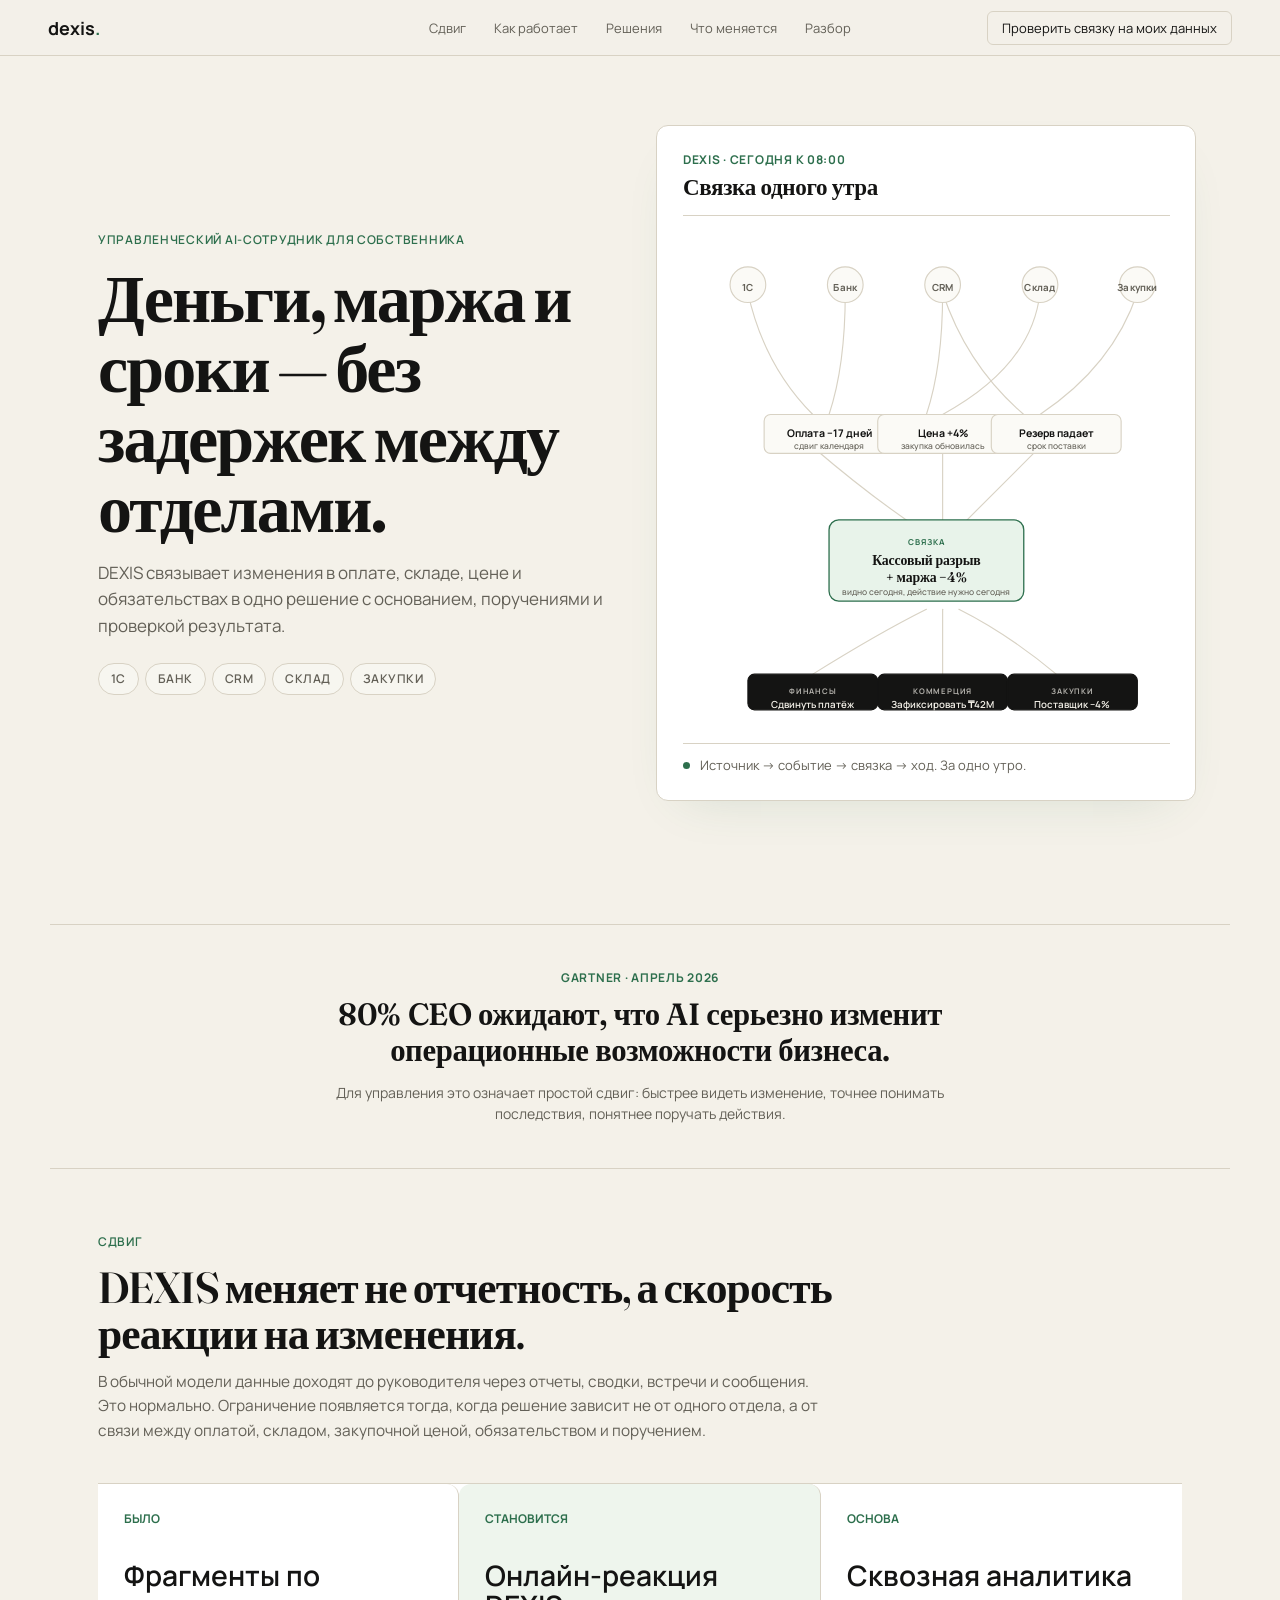
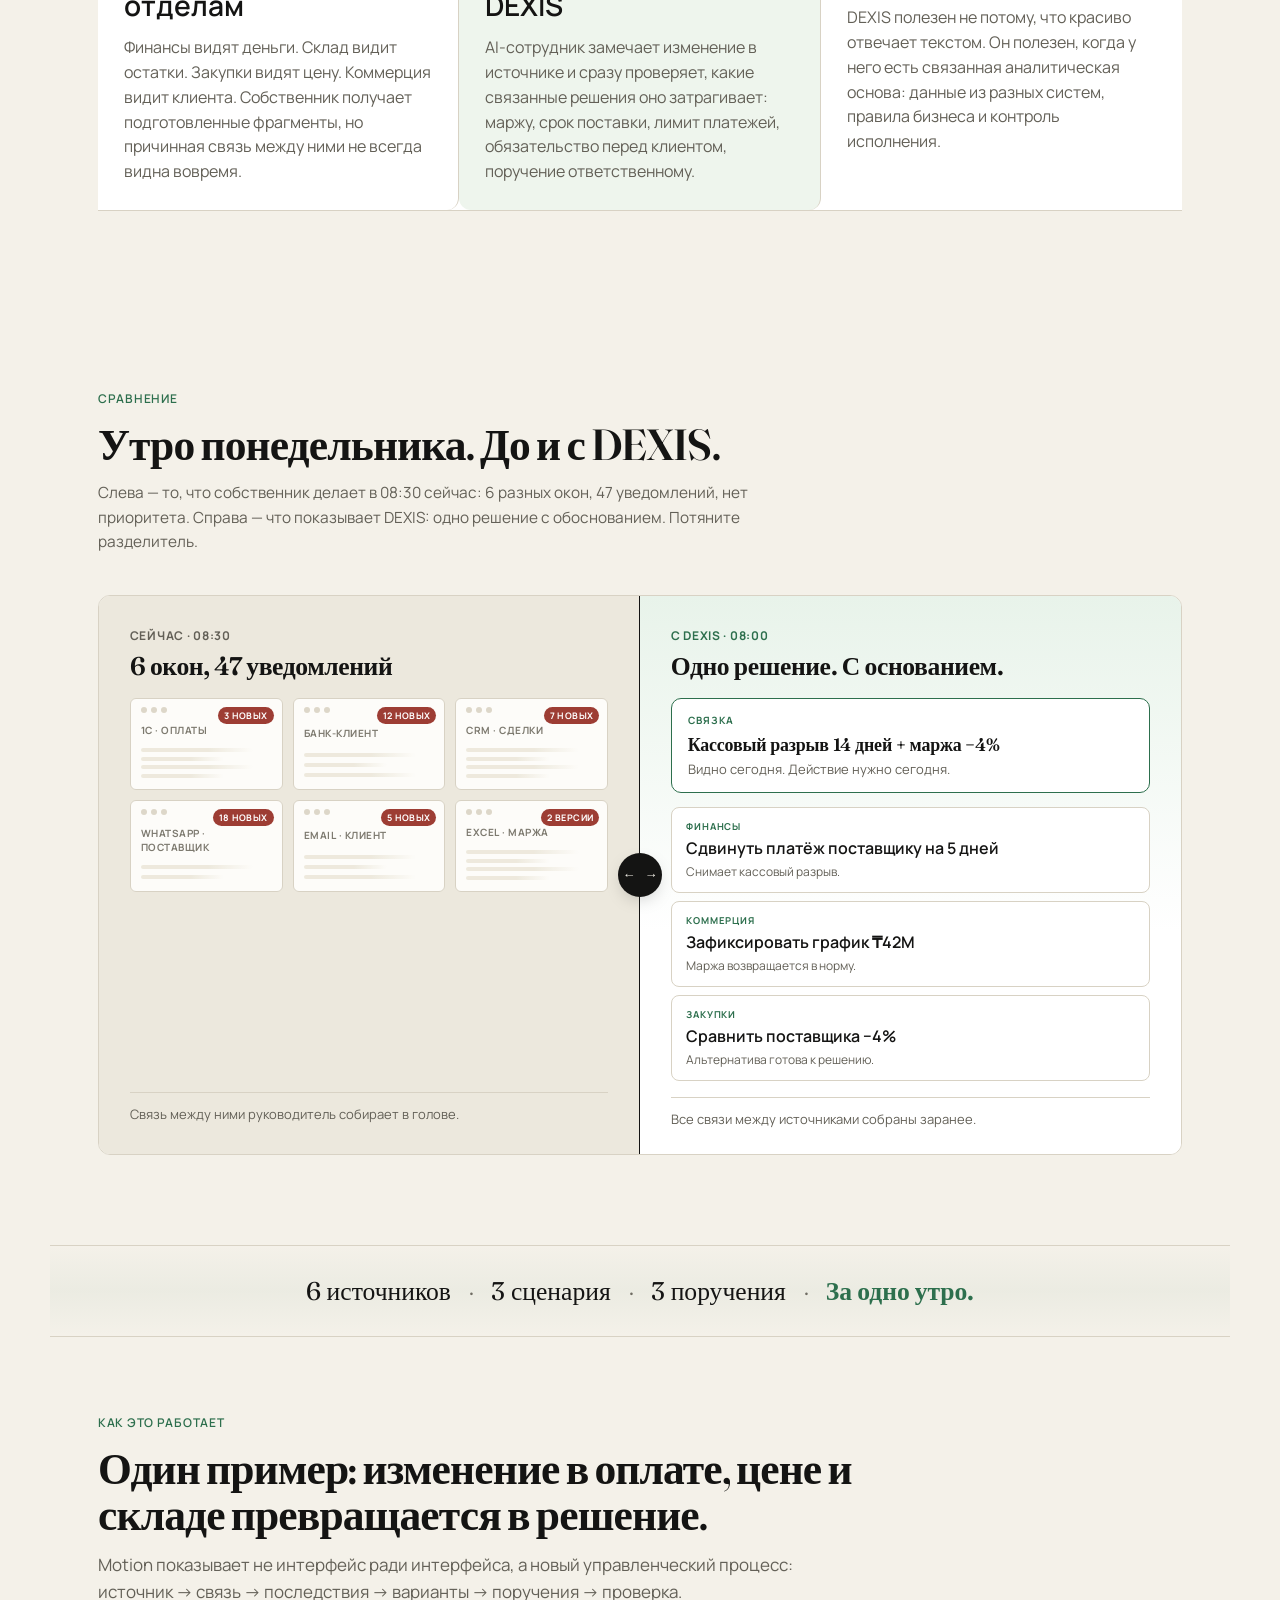
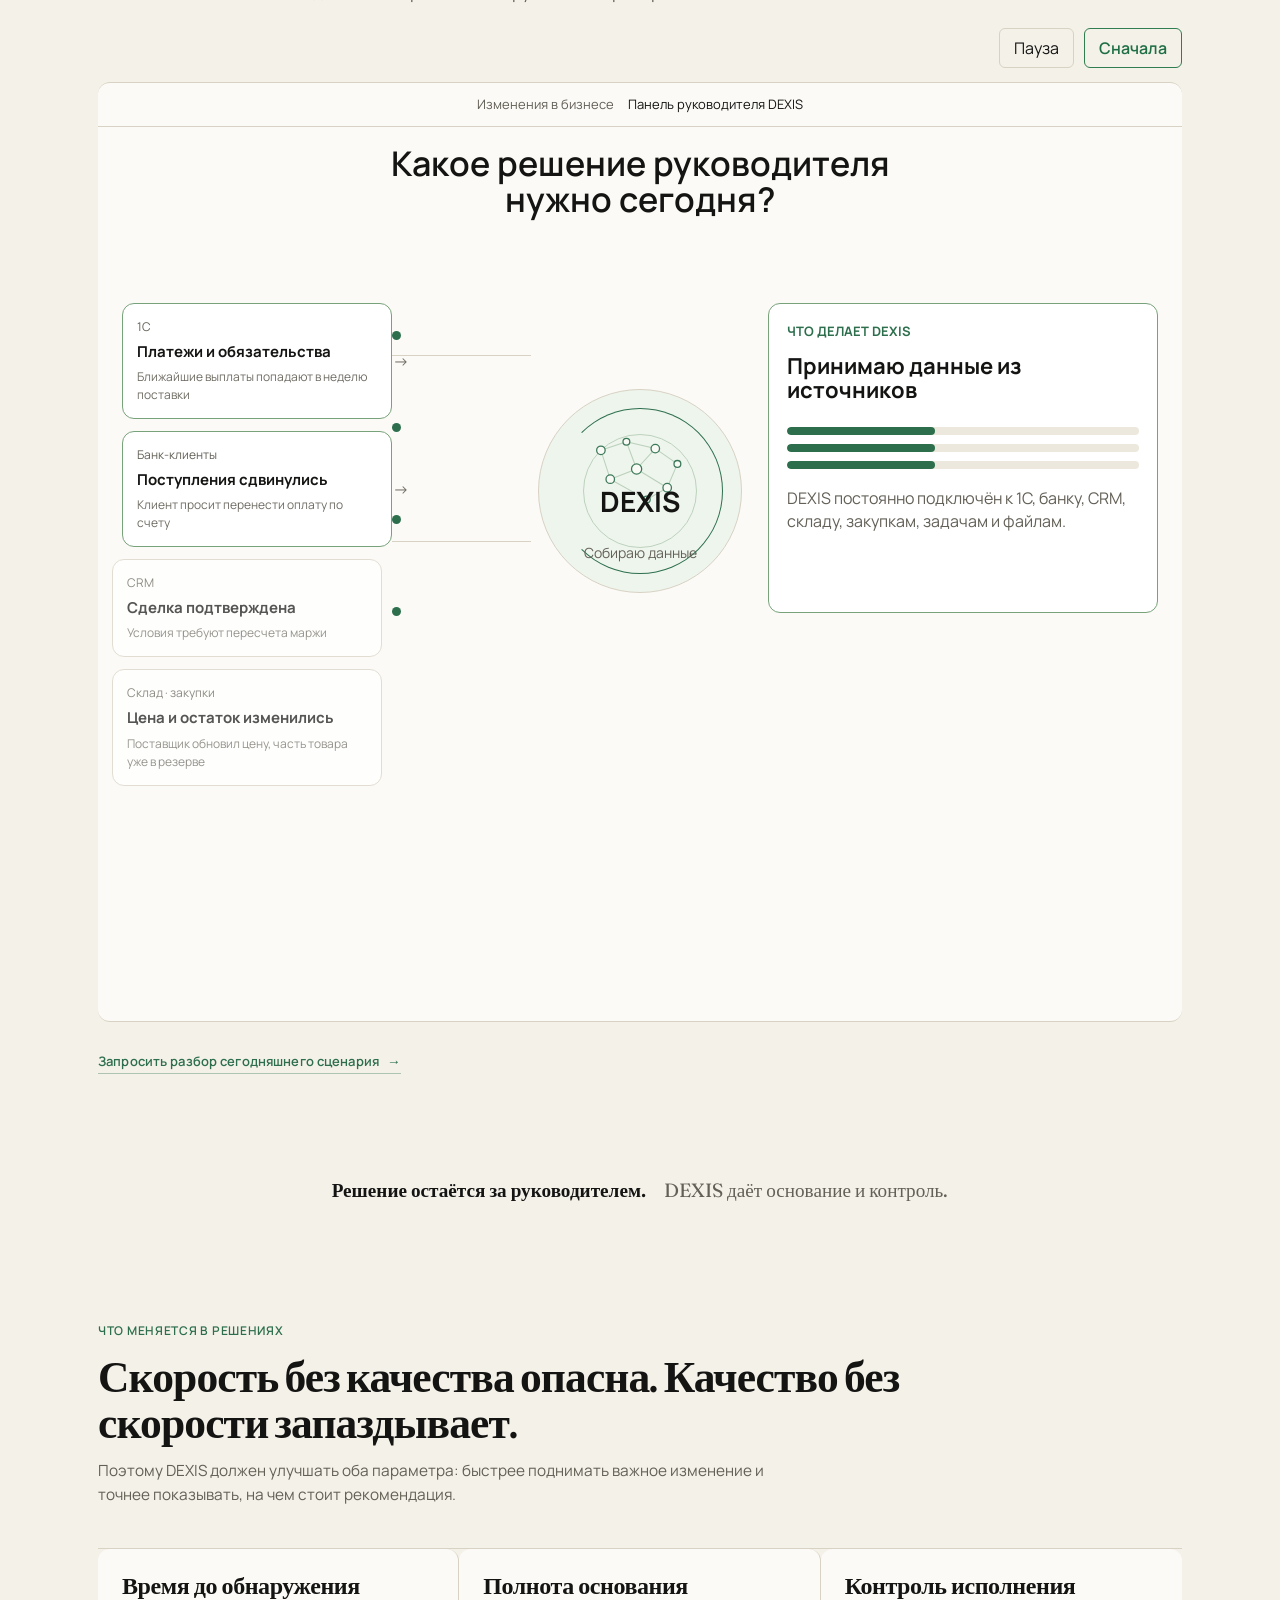
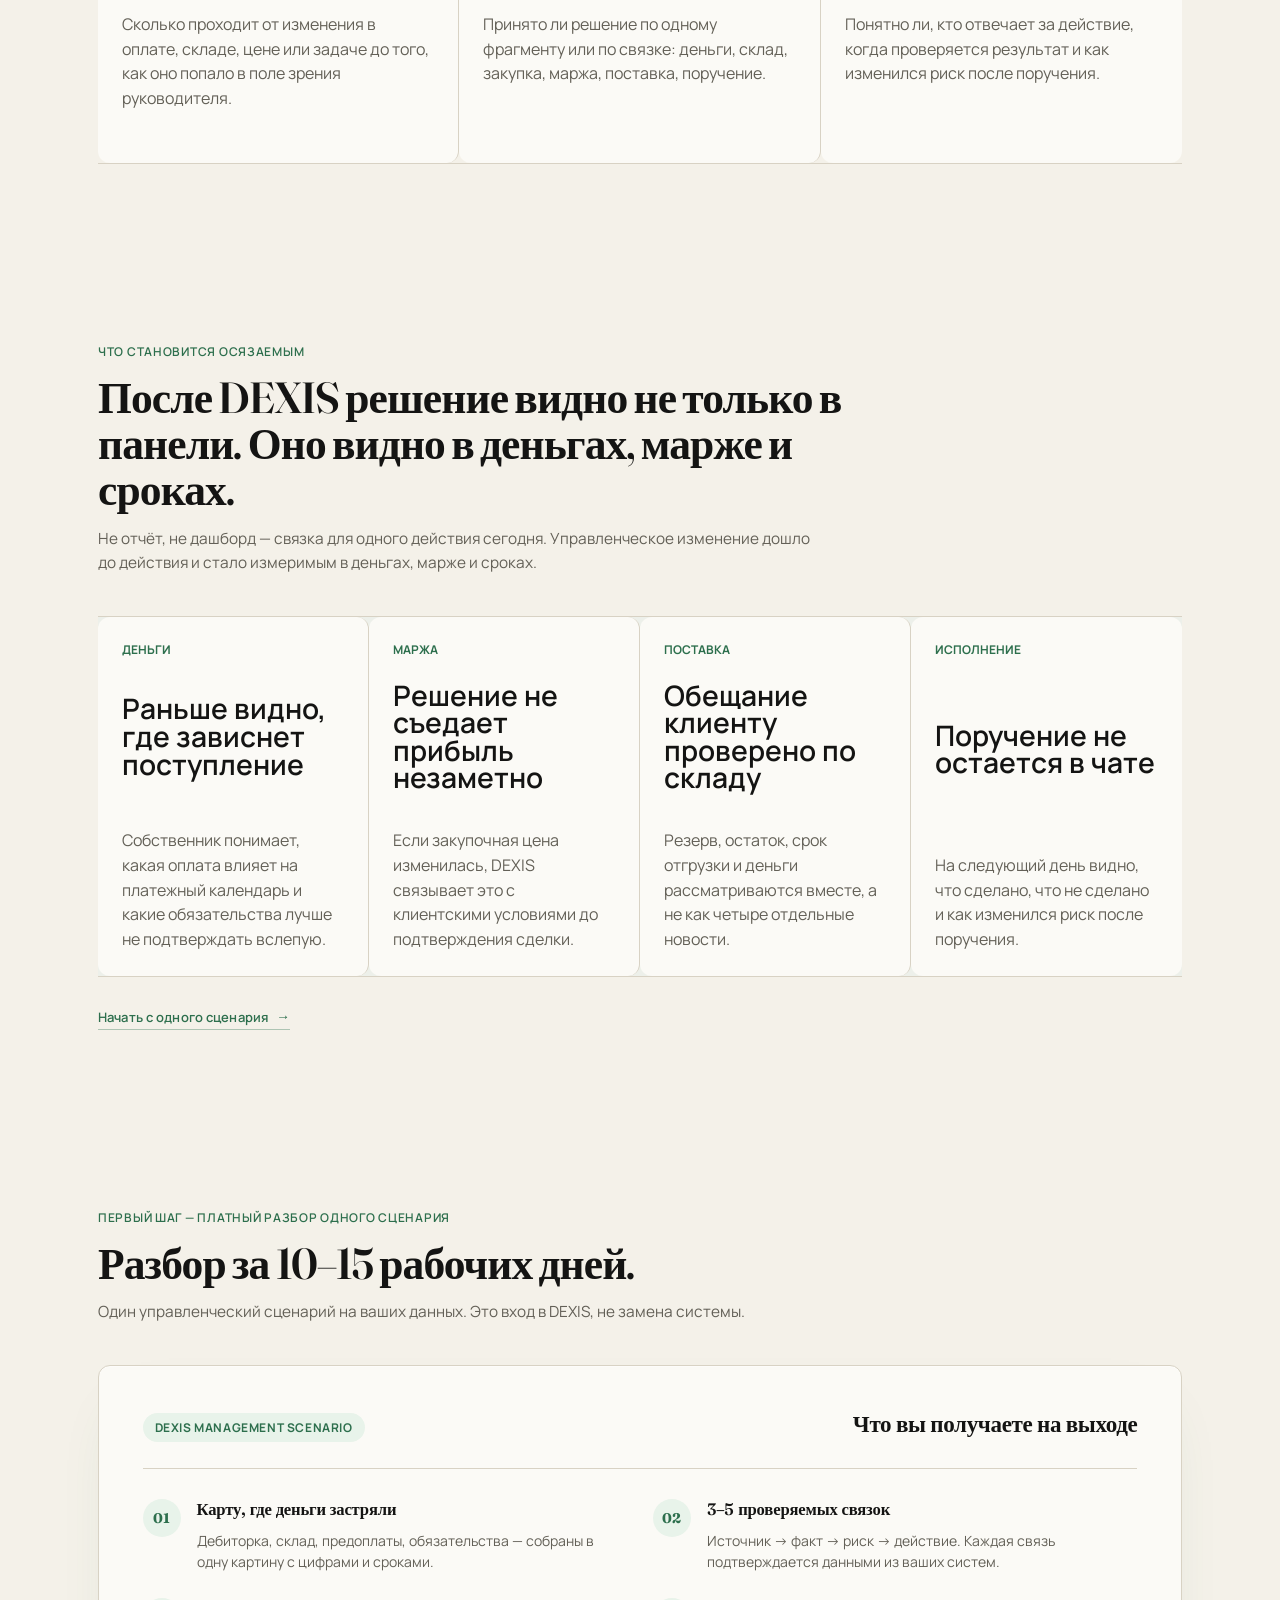
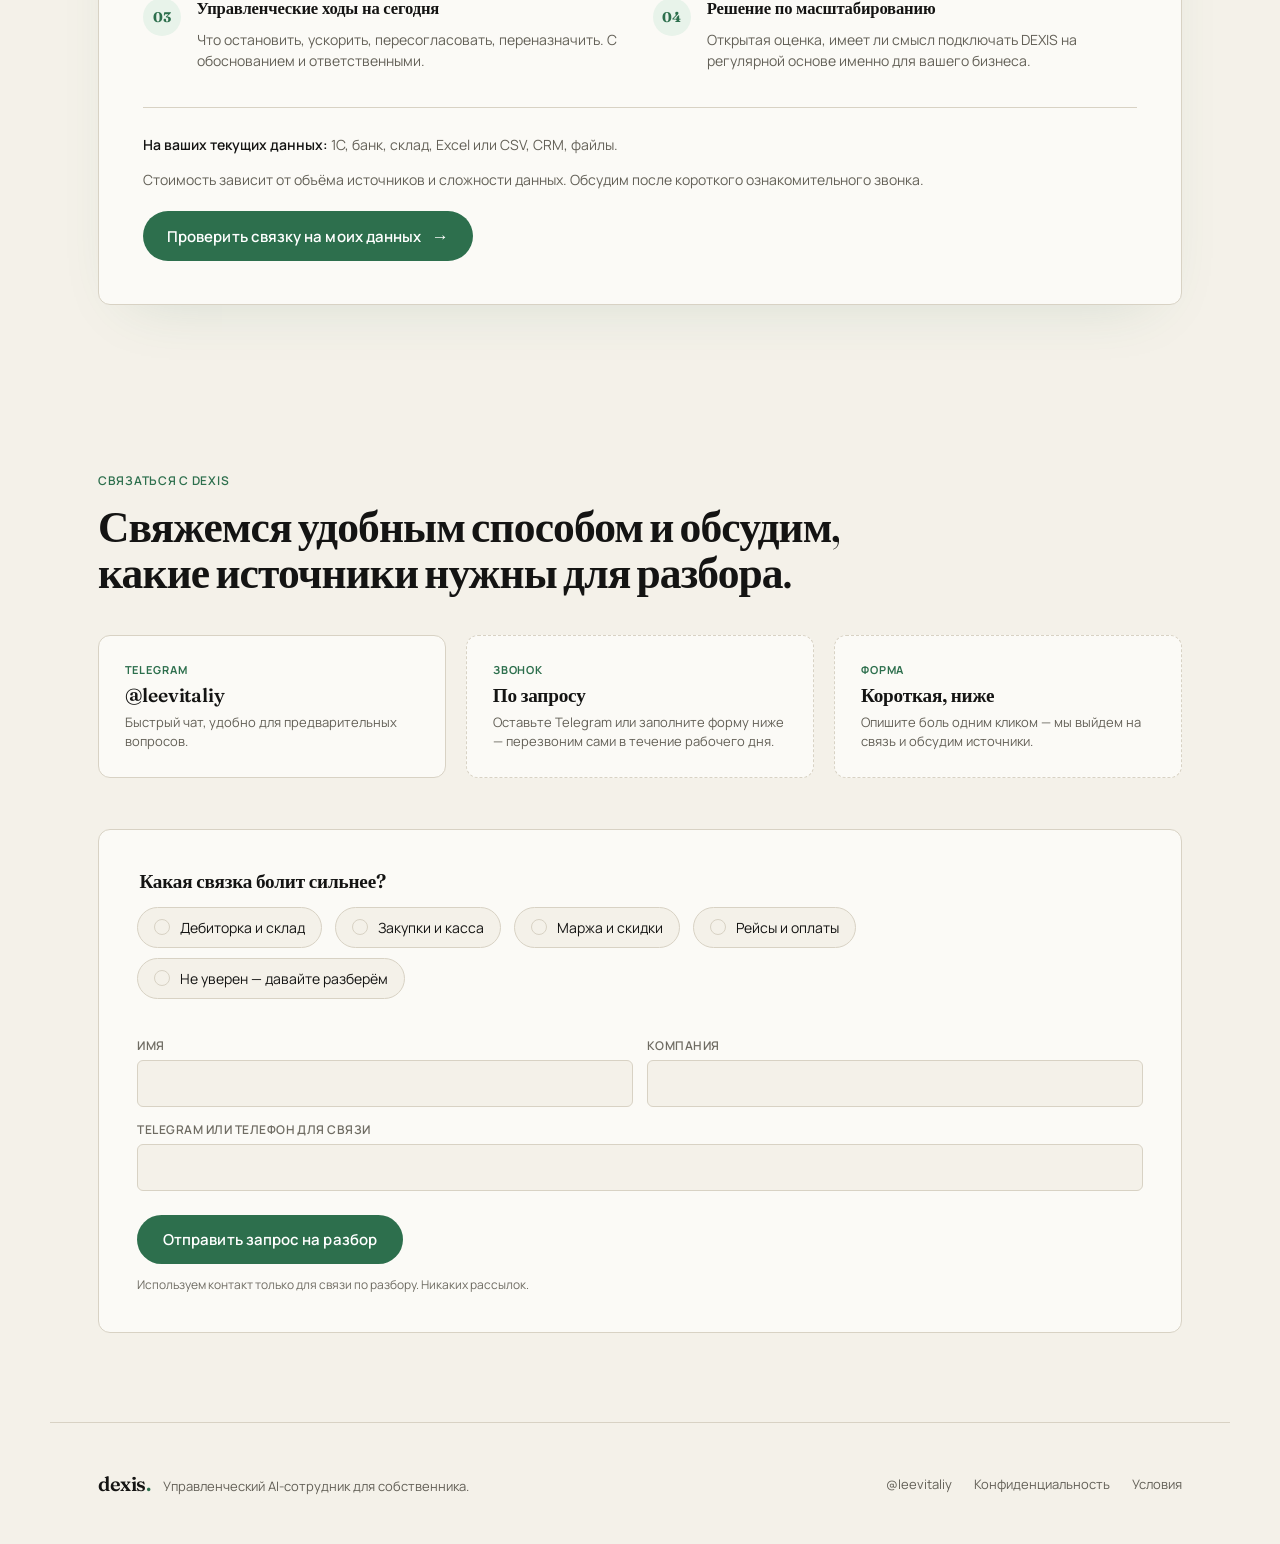
==== commit 9a1f6a7f: "feat(landing): visual-upgrade-24 — overlap fix + drag-slider + Fraunces opsz Фикс косяков v23 + добо" ====
--- a/index.html
+++ b/index.html
@@ -31,9 +31,9 @@
   <link rel="icon" type="image/svg+xml" href="assets/favicon.svg">
 
   <link rel="preconnect" href="https://fonts.bunny.net" crossorigin>
-  <link href="https://fonts.bunny.net/css?family=manrope:400,500,600,700|fraunces:600,700&display=swap" rel="stylesheet">
-  <link rel="stylesheet" href="styles.css?v=visual-upgrade-23-final">
-  <script src="script.js?v=visual-upgrade-23-final" defer charset="UTF-8"></script>
+  <link href="https://fonts.googleapis.com/css2?family=Manrope:wght@400;500;600;700&family=Fraunces:opsz,wght@9..144,600;9..144,700;9..144,800&display=swap" rel="stylesheet">
+  <link rel="stylesheet" href="styles.css?v=visual-upgrade-24-drag-slider">
+  <script src="script.js?v=visual-upgrade-24-drag-slider" defer charset="UTF-8"></script>
 </head>
 <body>
   <a class="skip-link" href="#main">Перейти к основному содержанию</a>
@@ -197,6 +197,104 @@
           <strong>Сквозная аналитика</strong>
           <p>DEXIS полезен не потому, что красиво отвечает текстом. Он полезен, когда у него есть связанная аналитическая основа: данные из разных систем, правила бизнеса и контроль исполнения.</p>
         </article>
+      </div>
+    </section>
+
+    <section class="comparison-section" id="comparison" aria-labelledby="comparison-title">
+      <div class="section-head" data-reveal>
+        <p class="eyebrow">Сравнение</p>
+        <h2 id="comparison-title">Утро понедельника. До и с DEXIS.</h2>
+        <p>Слева — то, что собственник делает в 08:30 сейчас: 6 разных окон, 47 уведомлений, нет приоритета. Справа — что показывает DEXIS: одно решение с обоснованием. Потяните разделитель.</p>
+      </div>
+
+      <div class="cmp-stage" data-reveal>
+        <!-- Левая часть: «Сейчас» — фрагменты систем -->
+        <div class="cmp-pane cmp-pane-before" data-cmp-pane="before" aria-label="Утро без DEXIS — фрагменты">
+          <div class="cmp-pane-header">
+            <span class="cmp-pane-eyebrow">Сейчас · 08:30</span>
+            <strong class="cmp-pane-title">6 окон, 47 уведомлений</strong>
+          </div>
+          <div class="cmp-windows" aria-hidden="true">
+            <div class="cmp-window cmp-w-1c">
+              <div class="cmp-w-bar"><span></span><span></span><span></span></div>
+              <div class="cmp-w-label">1С · оплаты</div>
+              <div class="cmp-w-rows"><i></i><i></i><i></i><i></i></div>
+              <div class="cmp-w-badge">3 новых</div>
+            </div>
+            <div class="cmp-window cmp-w-bank">
+              <div class="cmp-w-bar"><span></span><span></span><span></span></div>
+              <div class="cmp-w-label">Банк-клиент</div>
+              <div class="cmp-w-rows"><i></i><i></i><i></i></div>
+              <div class="cmp-w-badge">12 новых</div>
+            </div>
+            <div class="cmp-window cmp-w-crm">
+              <div class="cmp-w-bar"><span></span><span></span><span></span></div>
+              <div class="cmp-w-label">CRM · сделки</div>
+              <div class="cmp-w-rows"><i></i><i></i><i></i><i></i></div>
+              <div class="cmp-w-badge">7 новых</div>
+            </div>
+            <div class="cmp-window cmp-w-wa">
+              <div class="cmp-w-bar"><span></span><span></span><span></span></div>
+              <div class="cmp-w-label">WhatsApp · поставщик</div>
+              <div class="cmp-w-rows"><i></i><i></i></div>
+              <div class="cmp-w-badge">18 новых</div>
+            </div>
+            <div class="cmp-window cmp-w-email">
+              <div class="cmp-w-bar"><span></span><span></span><span></span></div>
+              <div class="cmp-w-label">Email · клиент</div>
+              <div class="cmp-w-rows"><i></i><i></i><i></i></div>
+              <div class="cmp-w-badge">5 новых</div>
+            </div>
+            <div class="cmp-window cmp-w-xlsx">
+              <div class="cmp-w-bar"><span></span><span></span><span></span></div>
+              <div class="cmp-w-label">Excel · маржа</div>
+              <div class="cmp-w-rows"><i></i><i></i><i></i><i></i></div>
+              <div class="cmp-w-badge">2 версии</div>
+            </div>
+          </div>
+          <div class="cmp-pane-footer">Связь между ними руководитель собирает в голове.</div>
+        </div>
+
+        <!-- Правая часть: «С DEXIS» — одно решение -->
+        <div class="cmp-pane cmp-pane-after" data-cmp-pane="after" aria-label="Утро с DEXIS — одно решение">
+          <div class="cmp-pane-header">
+            <span class="cmp-pane-eyebrow cmp-pane-eyebrow-accent">С DEXIS · 08:00</span>
+            <strong class="cmp-pane-title">Одно решение. С основанием.</strong>
+          </div>
+          <div class="cmp-decision">
+            <div class="cmp-decision-risk">
+              <span>Связка</span>
+              <strong>Кассовый разрыв 14 дней + маржа −4%</strong>
+              <p>Видно сегодня. Действие нужно сегодня.</p>
+            </div>
+            <ul class="cmp-decision-actions">
+              <li>
+                <span class="cmp-action-tag">Финансы</span>
+                <strong>Сдвинуть платёж поставщику на 5 дней</strong>
+                <p>Снимает кассовый разрыв.</p>
+              </li>
+              <li>
+                <span class="cmp-action-tag">Коммерция</span>
+                <strong>Зафиксировать график ₸42M</strong>
+                <p>Маржа возвращается в норму.</p>
+              </li>
+              <li>
+                <span class="cmp-action-tag">Закупки</span>
+                <strong>Сравнить поставщика −4%</strong>
+                <p>Альтернатива готова к решению.</p>
+              </li>
+            </ul>
+          </div>
+          <div class="cmp-pane-footer">Все связи между источниками собраны заранее.</div>
+        </div>
+
+        <!-- Divider with handle -->
+        <button class="cmp-divider" type="button" aria-label="Перетащить разделитель сравнения" aria-valuenow="50" aria-valuemin="0" aria-valuemax="100" role="slider">
+          <span class="cmp-handle" aria-hidden="true">
+            <span class="cmp-handle-arrow cmp-handle-arrow-left">←</span>
+            <span class="cmp-handle-arrow cmp-handle-arrow-right">→</span>
+          </span>
+        </button>
       </div>
     </section>
 
--- a/styles.css
+++ b/styles.css
@@ -486,6 +486,324 @@
 }
 
 /* ============================================================
+   v24 — Drag-slider «Сейчас / С DEXIS» (BRIEF #2)
+   Two-pane comparison with draggable vertical divider.
+   --cmp-split: 0-100% — позиция разделителя (JS управляет)
+   ============================================================ */
+.comparison-section {
+  max-width: var(--max);
+  margin: 0 auto;
+  padding: clamp(60px, 7vw, 96px) clamp(18px, 4vw, 48px);
+  --cmp-split: 50;
+}
+
+.cmp-stage {
+  position: relative;
+  width: 100%;
+  height: clamp(440px, 48vw, 560px);
+  border: 1px solid var(--line);
+  border-radius: 12px;
+  overflow: hidden;
+  background: var(--surface-2);
+  user-select: none;
+  isolation: isolate;
+  display: flex;
+}
+
+.cmp-pane {
+  display: grid;
+  grid-template-rows: auto 1fr auto;
+  padding: clamp(20px, 2.4vw, 32px);
+  gap: 16px;
+  overflow: hidden;
+  min-width: 0;
+  transition: flex-basis 80ms linear;
+}
+
+/* Flex-resize: левая занимает split%, правая — остальное */
+.cmp-pane-before {
+  flex: 0 0 calc(var(--cmp-split) * 1%);
+  background: var(--surface-3);
+  border-right: 1px solid var(--text);
+}
+
+.cmp-pane-after {
+  flex: 1 1 auto;
+  background: linear-gradient(180deg, var(--accent-soft) 0%, var(--surface-2) 60%);
+}
+
+.cmp-pane-header {
+  display: grid;
+  gap: 6px;
+}
+
+.cmp-pane-eyebrow {
+  font-family: var(--font-body);
+  font-size: var(--fs-eyebrow);
+  font-weight: 700;
+  letter-spacing: 0.06em;
+  text-transform: uppercase;
+  color: var(--muted);
+}
+
+.cmp-pane-eyebrow-accent {
+  color: var(--accent);
+}
+
+.cmp-pane-title {
+  font-family: var(--font-display);
+  font-size: clamp(20px, 2vw, 28px);
+  font-weight: 600;
+  letter-spacing: -0.015em;
+  color: var(--text);
+}
+
+.cmp-pane-footer {
+  font-size: var(--fs-body-sm);
+  color: var(--muted);
+  padding-top: 12px;
+  border-top: 1px solid var(--line);
+}
+
+/* === Левая панель: 6 mock-окон === */
+.cmp-windows {
+  display: grid;
+  grid-template-columns: repeat(3, 1fr);
+  gap: 10px;
+  align-content: start;
+}
+
+.cmp-window {
+  position: relative;
+  background: var(--surface-2);
+  border: 1px solid var(--line);
+  border-radius: 6px;
+  padding: 8px 10px 10px;
+  display: grid;
+  gap: 8px;
+  min-height: 92px;
+  overflow: hidden;
+}
+
+.cmp-window::before {
+  content: "";
+  position: absolute;
+  inset: 0;
+  background: rgba(240, 235, 220, 0.18);
+  pointer-events: none;
+}
+
+.cmp-w-bar {
+  display: flex;
+  gap: 4px;
+}
+
+.cmp-w-bar span {
+  width: 6px;
+  height: 6px;
+  border-radius: 50%;
+  background: var(--line);
+}
+
+.cmp-w-label {
+  font-size: 10px;
+  font-weight: 700;
+  letter-spacing: 0.05em;
+  text-transform: uppercase;
+  color: var(--muted);
+}
+
+.cmp-w-rows {
+  display: grid;
+  gap: 4px;
+}
+
+.cmp-w-rows i {
+  display: block;
+  height: 4px;
+  border-radius: 2px;
+  background: linear-gradient(90deg, var(--surface-3) 60%, transparent);
+}
+
+.cmp-w-rows i:nth-child(odd) {
+  width: 86%;
+}
+
+.cmp-w-rows i:nth-child(even) {
+  width: 64%;
+}
+
+.cmp-w-badge {
+  position: absolute;
+  top: 8px;
+  right: 8px;
+  font-family: var(--font-body);
+  font-size: 9px;
+  font-weight: 700;
+  letter-spacing: 0.04em;
+  text-transform: uppercase;
+  background: var(--danger);
+  color: #fff;
+  padding: 2px 6px;
+  border-radius: 999px;
+  z-index: 2;
+}
+
+/* === Правая панель: одно решение DEXIS === */
+.cmp-decision {
+  display: grid;
+  gap: 14px;
+  align-content: start;
+}
+
+.cmp-decision-risk {
+  padding: 14px 16px;
+  background: var(--surface-2);
+  border: 1px solid var(--accent);
+  border-radius: 10px;
+}
+
+.cmp-decision-risk span {
+  display: block;
+  font-size: 10px;
+  font-weight: 700;
+  letter-spacing: 0.1em;
+  text-transform: uppercase;
+  color: var(--accent);
+  margin-bottom: 6px;
+}
+
+.cmp-decision-risk strong {
+  display: block;
+  font-family: var(--font-display);
+  font-size: clamp(16px, 1.4vw, 19px);
+  font-weight: 600;
+  letter-spacing: -0.01em;
+  color: var(--text);
+  margin-bottom: 4px;
+}
+
+.cmp-decision-risk p {
+  margin: 0;
+  font-size: var(--fs-body-sm);
+  color: var(--muted);
+}
+
+.cmp-decision-actions {
+  list-style: none;
+  margin: 0;
+  padding: 0;
+  display: grid;
+  gap: 8px;
+}
+
+.cmp-decision-actions li {
+  padding: 12px 14px;
+  background: var(--surface-2);
+  border: 1px solid var(--line);
+  border-radius: 8px;
+  display: grid;
+  gap: 4px;
+}
+
+.cmp-action-tag {
+  font-family: var(--font-body);
+  font-size: 9.5px;
+  font-weight: 700;
+  letter-spacing: 0.1em;
+  text-transform: uppercase;
+  color: var(--accent);
+}
+
+.cmp-decision-actions strong {
+  font-size: var(--fs-body);
+  font-weight: 600;
+  color: var(--text);
+}
+
+.cmp-decision-actions p {
+  margin: 0;
+  font-size: 12px;
+  color: var(--muted);
+}
+
+/* === Divider — позиционируется по split% поверх flex layout === */
+.cmp-divider {
+  position: absolute;
+  top: 0;
+  bottom: 0;
+  left: calc(var(--cmp-split) * 1%);
+  width: 36px;
+  margin-left: -18px;
+  background: transparent;
+  border: none;
+  cursor: ew-resize;
+  z-index: 3;
+  padding: 0;
+  touch-action: none;
+}
+
+.cmp-divider:focus-visible {
+  outline: 2px solid var(--accent);
+  outline-offset: 2px;
+}
+
+.cmp-handle {
+  position: absolute;
+  top: 50%;
+  left: 50%;
+  transform: translate(-50%, -50%);
+  width: 44px;
+  height: 44px;
+  border-radius: 50%;
+  background: var(--text);
+  color: var(--bg);
+  display: grid;
+  grid-template-columns: 1fr 1fr;
+  align-items: center;
+  justify-items: center;
+  font-family: var(--font-display);
+  font-size: 13px;
+  font-weight: 700;
+  box-shadow: 0 6px 18px -6px rgba(0, 0, 0, 0.25);
+  transition: transform 240ms var(--ease-out-expo), box-shadow 240ms var(--ease-out-expo);
+}
+
+.cmp-divider:hover .cmp-handle,
+.cmp-divider:focus-visible .cmp-handle {
+  transform: translate(-50%, -50%) scale(1.08);
+  box-shadow: 0 10px 24px -8px rgba(0, 0, 0, 0.32);
+}
+
+.cmp-handle-arrow {
+  line-height: 1;
+}
+
+/* === Mobile: stack vertically, divider становится горизонтальным === */
+@media (max-width: 760px) {
+  .cmp-stage {
+    height: auto;
+    display: grid;
+    grid-template-rows: auto auto;
+    overflow: visible;
+  }
+  .cmp-pane {
+    position: static;
+    clip-path: none !important;
+    border-bottom: 1px solid var(--line);
+  }
+  .cmp-pane-after {
+    border-bottom: none;
+  }
+  .cmp-windows {
+    grid-template-columns: repeat(2, 1fr);
+  }
+  .cmp-divider {
+    display: none;
+  }
+}
+
+/* ============================================================
    v23 web-critic fix #2: card hover-lift (shift/proof/impact)
    Все 10 cards «оживают» при hover — premium feel.
    ============================================================ */
@@ -577,8 +895,11 @@
   margin-bottom: 18px;
   font-size: var(--fs-h1);
   line-height: 1.03;
-  font-weight: 600;
-  letter-spacing: -0.024em;
+  font-weight: 700;
+  letter-spacing: -0.028em;
+  /* v24: Fraunces variable optical-sizing — display variant для H1.
+     opsz 144 = display, wght 700 = bolder для premium feel */
+  font-variation-settings: "opsz" 144, "SOFT" 25, "WONK" 0;
 }
 
 .hero-logo-mark {
@@ -1130,6 +1451,8 @@
   line-height: 1.06;
   font-weight: 600;
   letter-spacing: -0.02em;
+  /* v24: Fraunces opsz 96 — sub-display variant для H2 */
+  font-variation-settings: "opsz" 96;
 }
 
 .section-head p:not(.eyebrow) {
@@ -1620,7 +1943,7 @@
   color: var(--faint);
   transform: translateY(-50%);
   opacity: 0;
-  transition: opacity 500ms ease;
+  transition: opacity 500ms var(--ease-out-expo);
 }
 
 .data-plane article.active::after {
@@ -1641,7 +1964,7 @@
   padding: 14px;
   opacity: 0.72;
   transform: translateX(-10px);
-  transition: opacity 500ms ease, transform 500ms ease, border-color 500ms ease;
+  transition: opacity 500ms var(--ease-out-expo), transform 500ms var(--ease-out-expo), border-color 500ms var(--ease-out-expo);
 }
 
 .data-streams {
@@ -1662,7 +1985,7 @@
   height: 390px;
   pointer-events: none;
   opacity: 0;
-  transition: opacity 300ms ease;
+  transition: opacity 300ms var(--ease-out-expo);
   z-index: 1;
 }
 
@@ -1875,7 +2198,7 @@
   border-radius: 8px;
   background: var(--surface-2);
   opacity: 1;
-  transition: opacity 500ms ease, transform 500ms ease;
+  transition: opacity 500ms var(--ease-out-expo), transform 500ms var(--ease-out-expo);
   z-index: 3;
 }
 
@@ -1941,7 +2264,7 @@
   visibility: hidden;
   opacity: 0;
   transform: translateX(12px);
-  transition: opacity 500ms ease, border-color 500ms ease, transform 500ms ease, visibility 0ms linear 500ms;
+  transition: opacity 500ms var(--ease-out-expo), border-color 500ms var(--ease-out-expo), transform 500ms var(--ease-out-expo), visibility 0ms linear 500ms;
 }
 
 .analysis-item.is-revealed {
@@ -1984,7 +2307,7 @@
   opacity: 0;
   transform: translateY(10px);
   pointer-events: none;
-  transition: opacity 500ms ease, border-color 500ms ease, transform 500ms ease;
+  transition: opacity 500ms var(--ease-out-expo), border-color 500ms var(--ease-out-expo), transform 500ms var(--ease-out-expo);
   z-index: 4;
 }
 
@@ -4488,27 +4811,23 @@
 }
 
 /* ============================================================
-   v22 web-critic fix #1: scroll-reveal stagger across sections
-   IntersectionObserver toggles .is-visible on [data-reveal]
+   v22 web-critic fix #1: scroll-reveal — opacity-only fade
+   v23-fix: убрал translateY(16px) — causes layout overlap (16px naezd на следующую секцию,
+   visible когда секция в pre-animation state). Vercel / Linear используют opacity-only.
    ============================================================ */
 [data-reveal] {
   opacity: 0;
-  transform: translateY(16px);
-  transition:
-    opacity 700ms var(--ease-out-expo),
-    transform 700ms var(--ease-out-expo);
+  transition: opacity 700ms var(--ease-out-expo);
   transition-delay: var(--reveal-delay, 0ms);
 }
 
 [data-reveal].is-visible {
   opacity: 1;
-  transform: translateY(0);
 }
 
 @media (prefers-reduced-motion: reduce) {
   [data-reveal] {
     opacity: 1;
-    transform: none;
     transition: none;
   }
 }
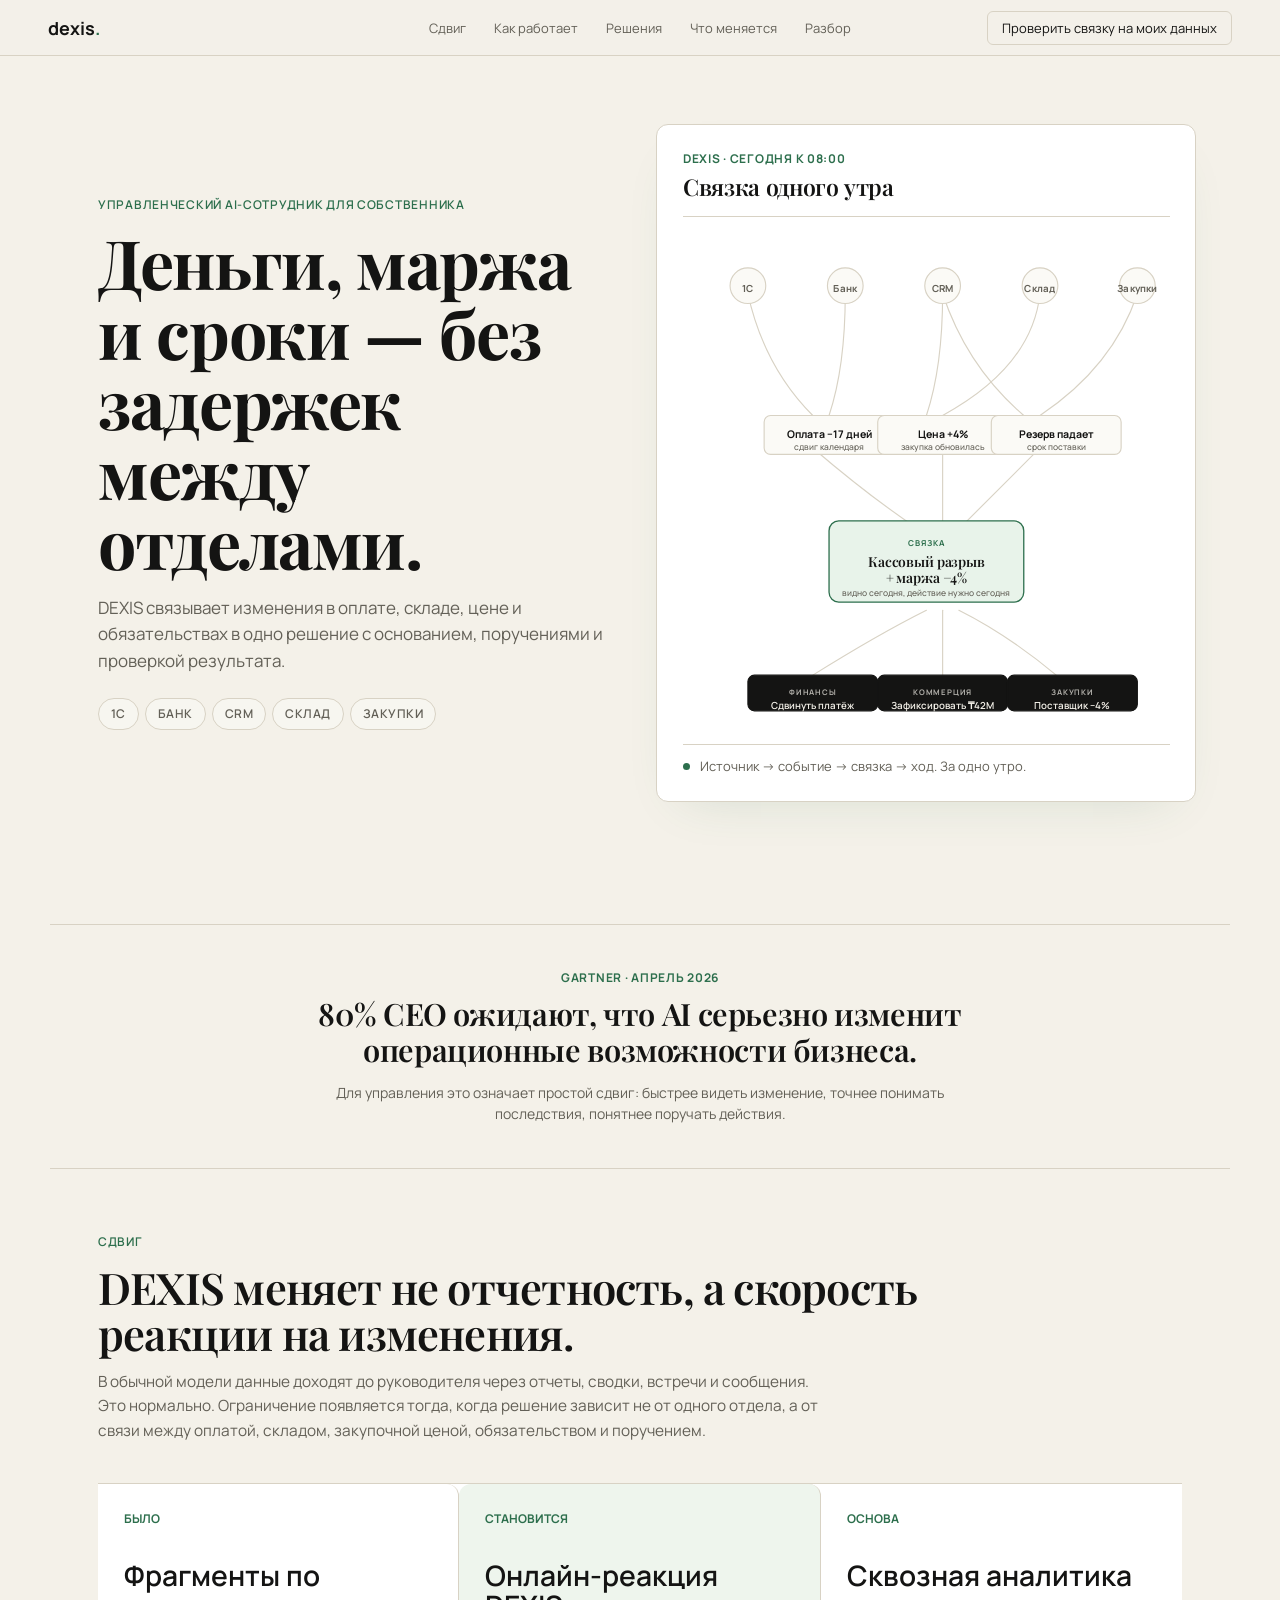
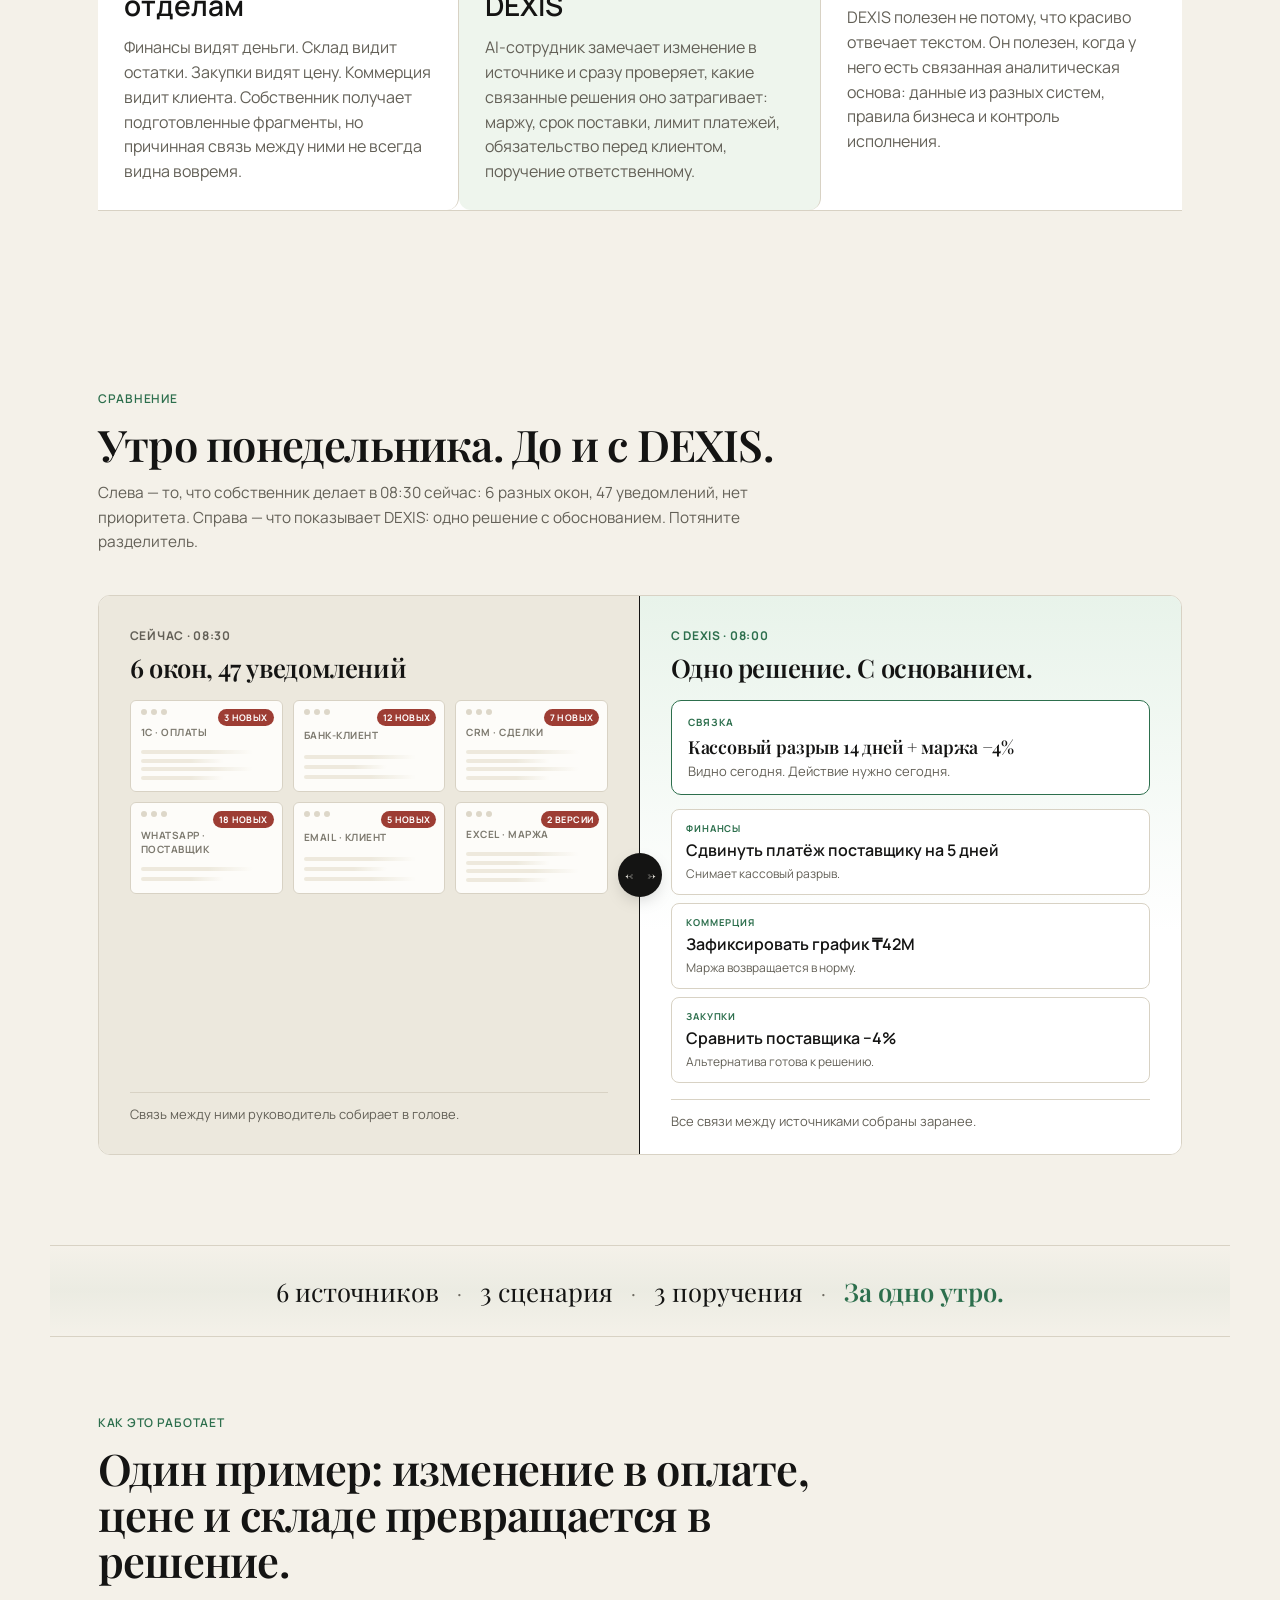
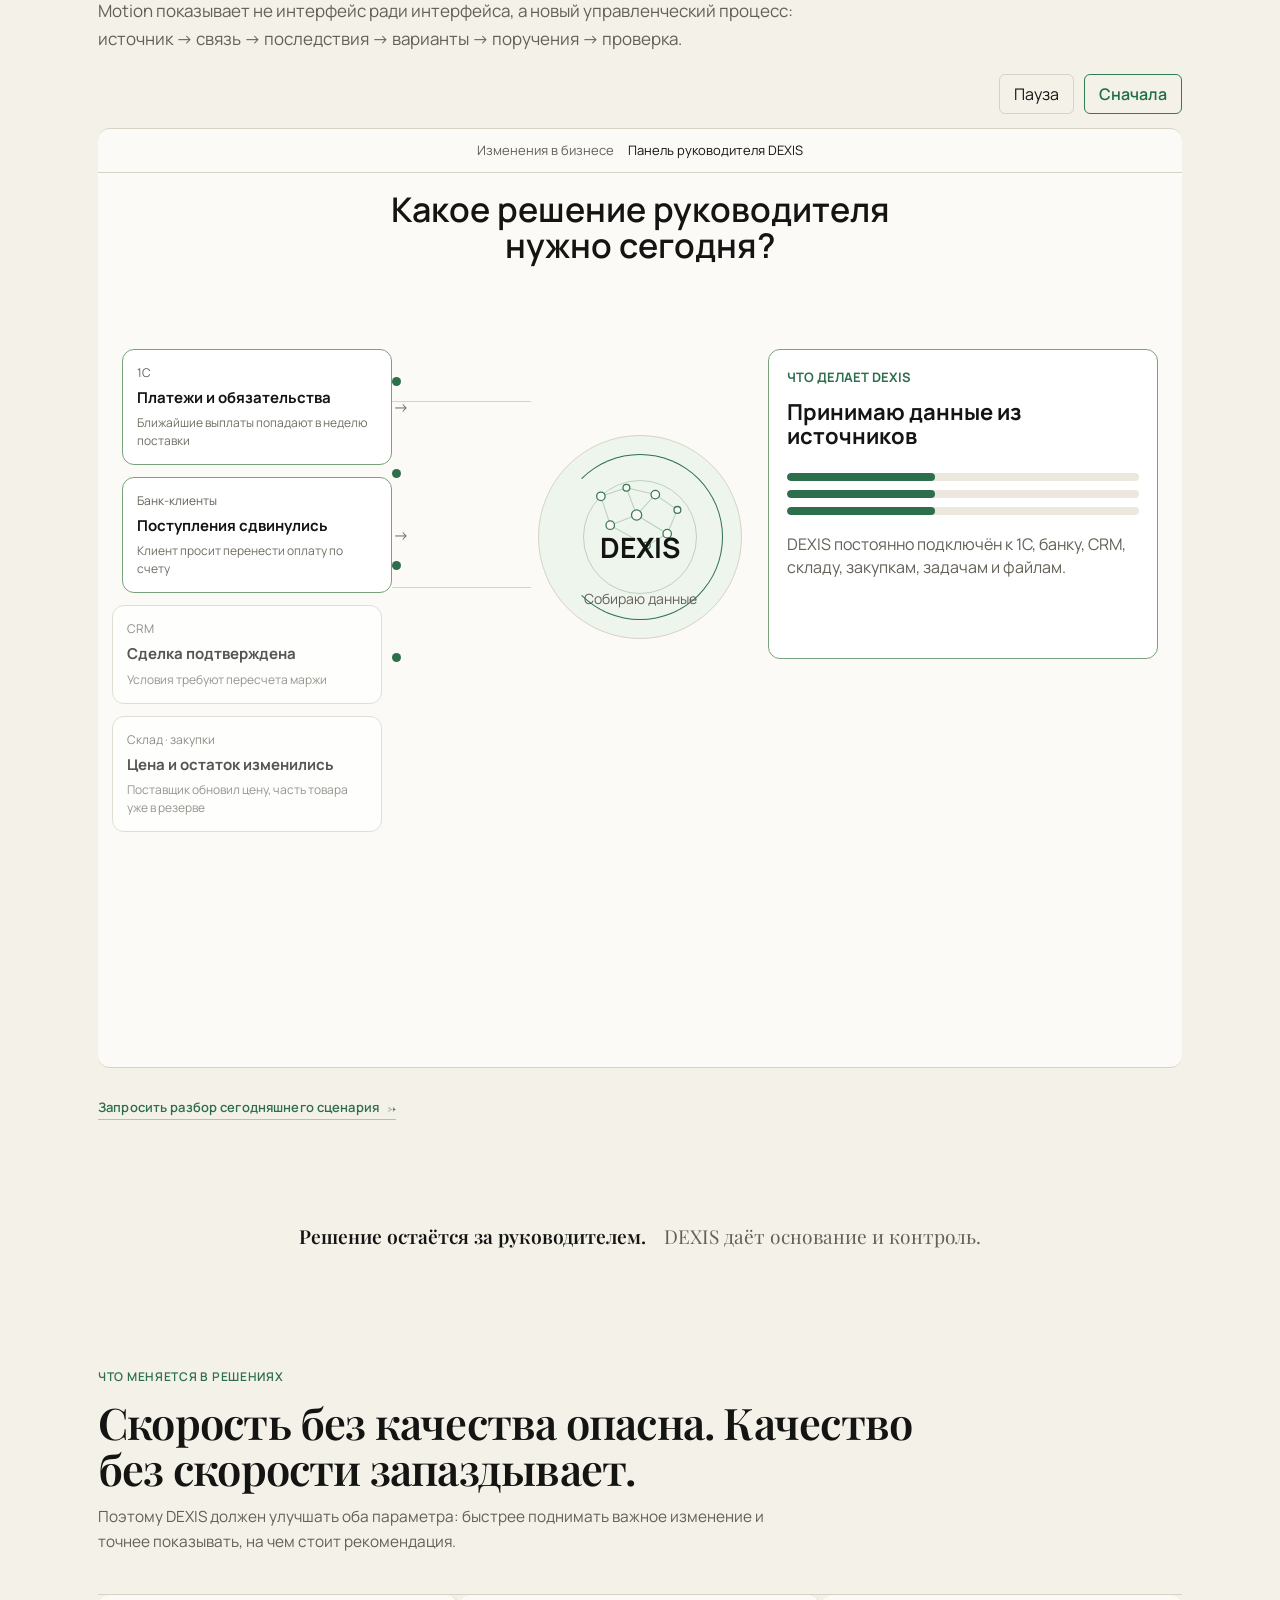
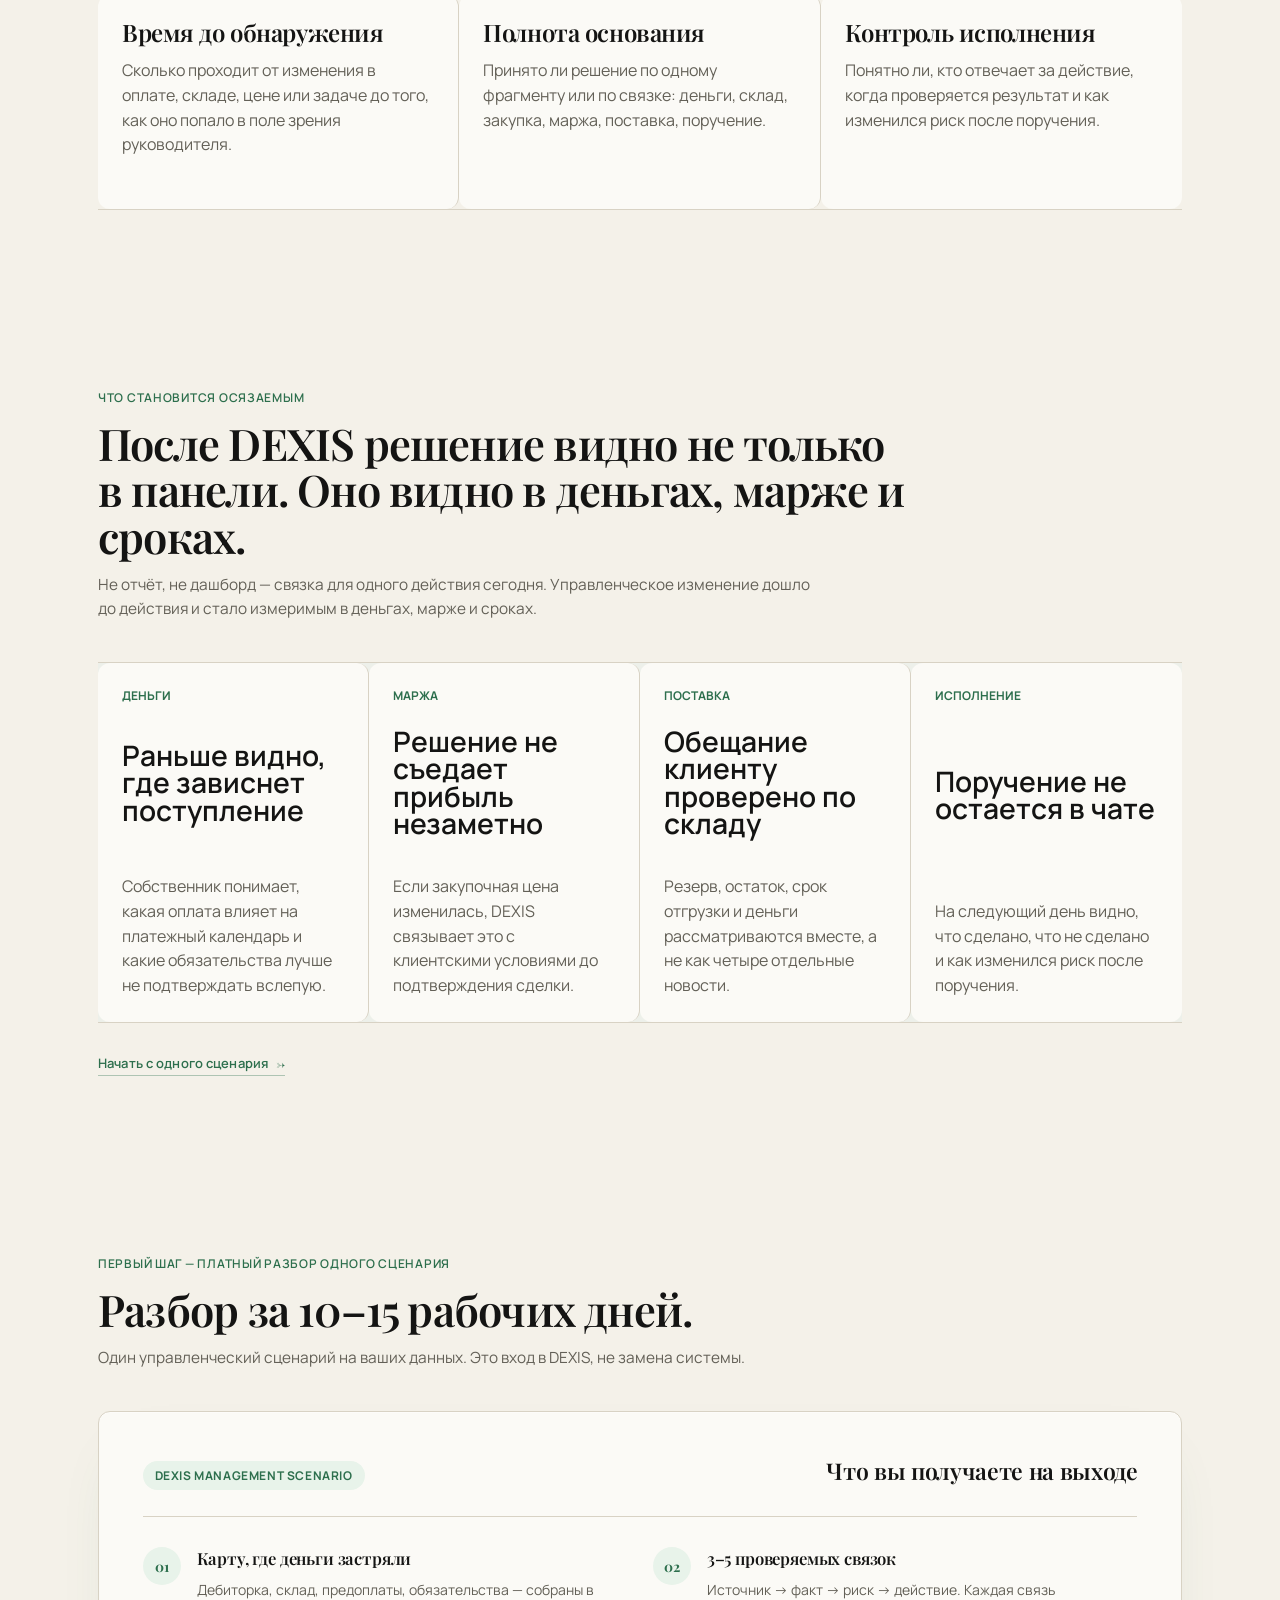
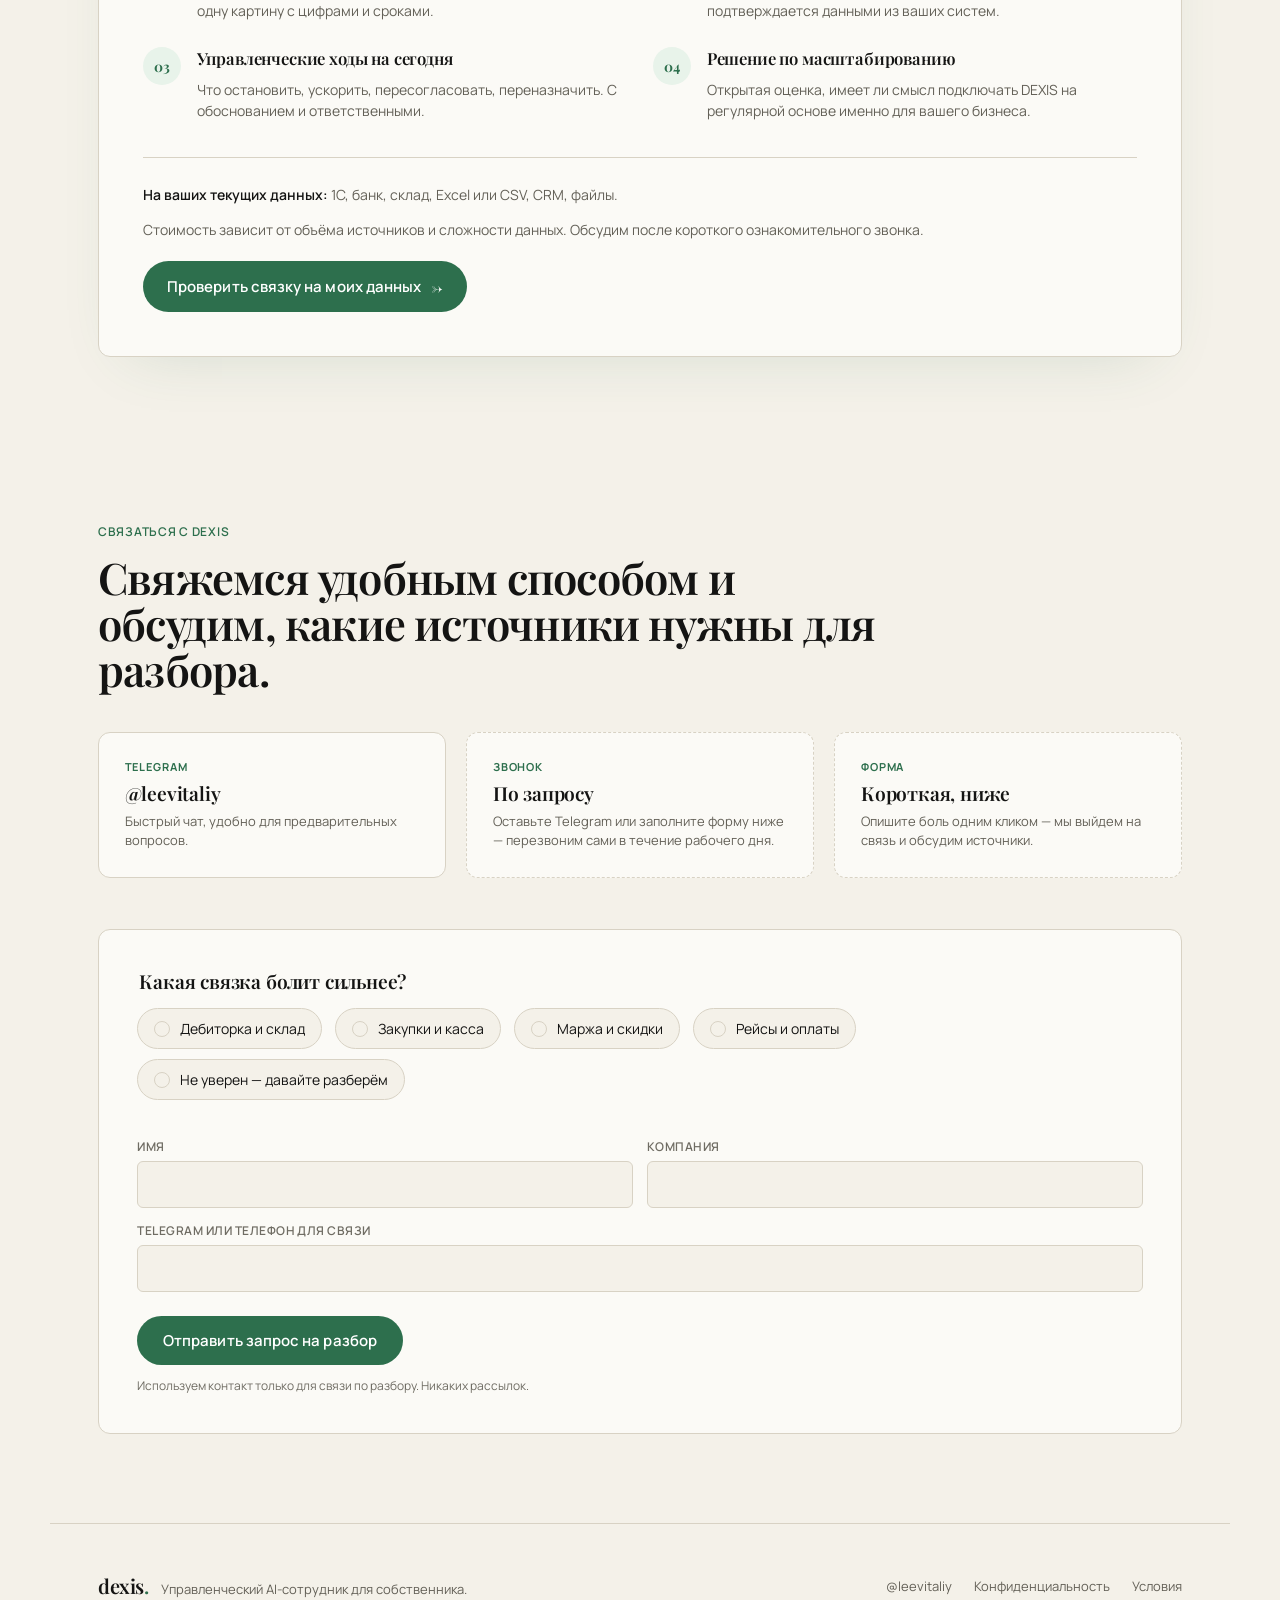
==== commit db23af1e: "fix(landing): visual-upgrade-25 — display font Fraunces → Playfair Display (cyrillic) 🔴 Council pass" ====
--- a/index.html
+++ b/index.html
@@ -31,9 +31,9 @@
   <link rel="icon" type="image/svg+xml" href="assets/favicon.svg">
 
   <link rel="preconnect" href="https://fonts.bunny.net" crossorigin>
-  <link href="https://fonts.googleapis.com/css2?family=Manrope:wght@400;500;600;700&family=Fraunces:opsz,wght@9..144,600;9..144,700;9..144,800&display=swap" rel="stylesheet">
-  <link rel="stylesheet" href="styles.css?v=visual-upgrade-24-drag-slider">
-  <script src="script.js?v=visual-upgrade-24-drag-slider" defer charset="UTF-8"></script>
+  <link href="https://fonts.googleapis.com/css2?family=Manrope:wght@400;500;600;700&family=Playfair+Display:wght@500;600;700;800&display=swap" rel="stylesheet">
+  <link rel="stylesheet" href="styles.css?v=visual-upgrade-25-playfair">
+  <script src="script.js?v=visual-upgrade-25-playfair" defer charset="UTF-8"></script>
 </head>
 <body>
   <a class="skip-link" href="#main">Перейти к основному содержанию</a>
--- a/styles.css
+++ b/styles.css
@@ -28,7 +28,7 @@
   --ease-in-out-quart: cubic-bezier(0.76, 0, 0.24, 1);
 
   --font-body: "Manrope", -apple-system, BlinkMacSystemFont, "SF Pro Text", "Segoe UI", sans-serif;
-  --font-display: "Fraunces", "Times New Roman", Georgia, serif;
+  --font-display: "Playfair Display", "Times New Roman", Georgia, serif;
 }
 
 * {
@@ -896,10 +896,9 @@
   font-size: var(--fs-h1);
   line-height: 1.03;
   font-weight: 700;
-  letter-spacing: -0.028em;
-  /* v24: Fraunces variable optical-sizing — display variant для H1.
-     opsz 144 = display, wght 700 = bolder для premium feel */
-  font-variation-settings: "opsz" 144, "SOFT" 25, "WONK" 0;
+  /* v25: Playfair Display (cyrillic-capable high-contrast serif).
+     Чуть мягче letter-spacing — у Playfair широкие глифы */
+  letter-spacing: -0.02em;
 }
 
 .hero-logo-mark {
@@ -1450,9 +1449,7 @@
   font-size: var(--fs-h2);
   line-height: 1.06;
   font-weight: 600;
-  letter-spacing: -0.02em;
-  /* v24: Fraunces opsz 96 — sub-display variant для H2 */
-  font-variation-settings: "opsz" 96;
+  letter-spacing: -0.018em;
 }
 
 .section-head p:not(.eyebrow) {
